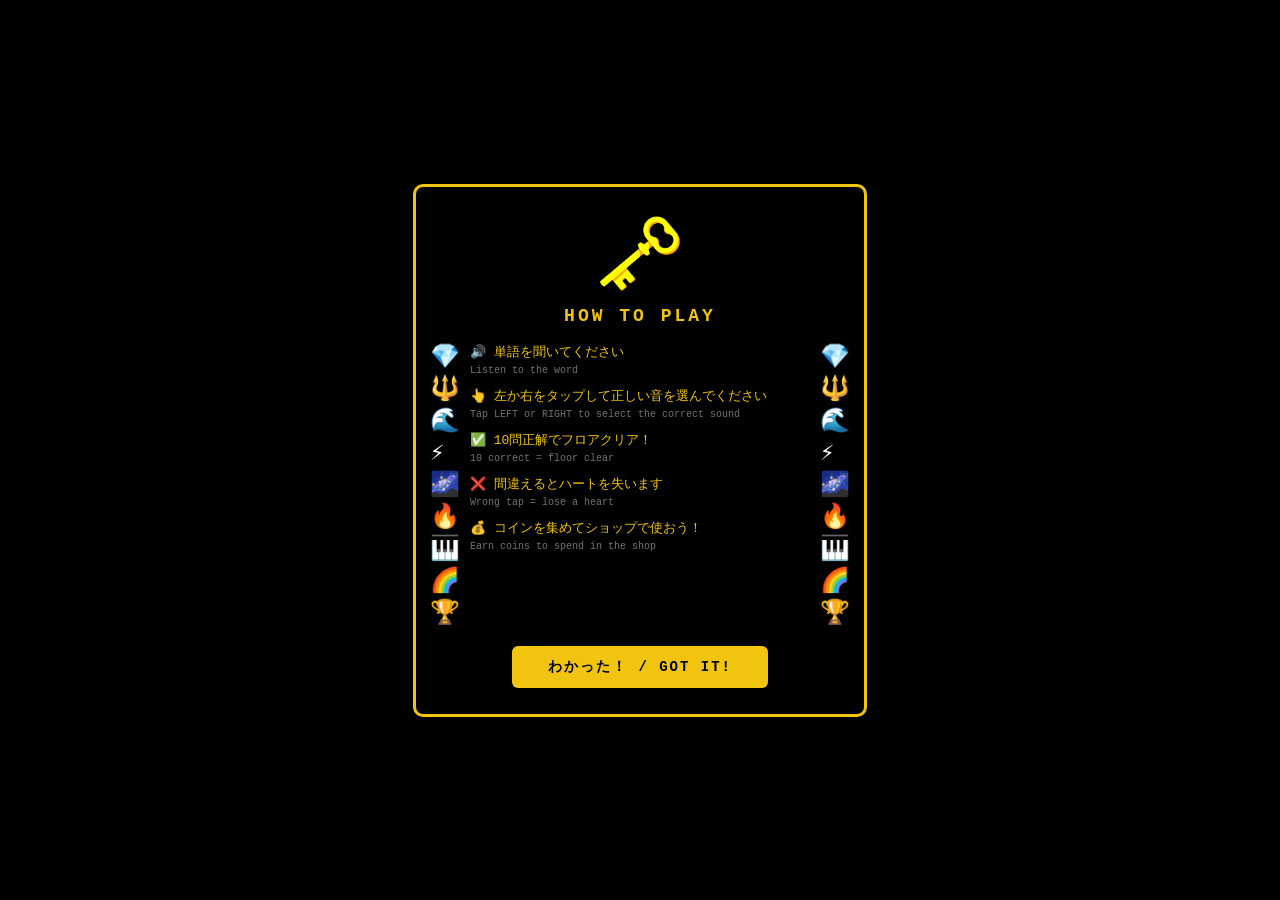
==== index.html @ 179504ed "BIG UPDATE lightning round etc" ====
<!DOCTYPE html>
<html lang="en">
<head>
    <meta charset="UTF-8">
    <meta name="viewport" content="width=device-width, initial-scale=1.0, maximum-scale=1.0, user-scalable=no, viewport-fit=cover">
    <link rel="manifest" href="manifest.json">
    <title>Phonetic Flow v3.5.0</title>
    <style>
        :root {
            --bg-color: #0f0f0f;
            --l-color: #2ecc71;
            --r-color: #e67e22;
            --accent: #f1c40f;
            --text-color: #ffffff;
            --font-main: 'Segoe UI', Roboto, Helvetica, Arial, sans-serif;
            --font-retro: 'Courier New', Courier, monospace;
        }
        body, html {
            margin: 0; padding: 0; height: 100%; overflow: hidden;
            background-color: var(--bg-color); font-family: var(--font-main);
            color: var(--text-color); user-select: none; touch-action: none;
        }
        #currency-display {
            position: fixed; top: 20px; right: 20px; font-size: 24px;
            color: var(--accent); z-index: 500; font-weight: 900;
            background: rgba(0,0,0,0.7); padding: 8px 15px;
            border-radius: 20px; border: 2px solid var(--accent);
        }
        #lives-display {
            position: fixed; top: 20px; left: 50%;
            transform: translateX(-50%); font-size: 26px; z-index: 500;
        }
        #help-btn {
            position: fixed; top: 20px; left: 20px; font-size: 20px;
            font-weight: 900; z-index: 500; background: rgba(0,0,0,0.7);
            color: var(--accent); border: 2px solid var(--accent);
            border-radius: 50%; width: 44px; height: 44px;
            display: flex; align-items: center; justify-content: center;
            cursor: pointer; padding: 0; margin: 0; font-family: var(--font-retro);
        }
        #help-btn:active { transform: scale(0.92); }
        #game-container {
            position: relative; width: 100vw; height: 100vh;
            display: flex; overflow: hidden;
        }
        .bg-half { flex: 1; height: 100%; opacity: 0.12; pointer-events: none; }
        #l-bg { background-color: var(--l-color); border-right: 1px solid #333; }
        #r-bg { background-color: var(--r-color); }
        .lane-label {
            position: absolute; top: 80px; font-size: 80px; font-weight: 900;
            color: var(--accent); opacity: 0.7; z-index: 2; pointer-events: none;
        }
        #l-label { left: 10%; }
        #r-label { right: 10%; }
        .side-stack {
            position: absolute; bottom: 80px; width: 160px; height: auto;
            display: flex; flex-direction: column-reverse; z-index: 10;
            padding: 10px; box-sizing: border-box; pointer-events: none;
        }
        #left-stack { left: 0; align-items: flex-start; }
        #right-stack { right: 0; align-items: flex-end; }
        .brick {
            width: 130px; height: 35px; margin-bottom: 4px; border-radius: 6px;
            display: flex; align-items: center; justify-content: center;
            font-size: 13px; font-weight: bold; color: white;
            box-shadow: 0 4px 6px rgba(0,0,0,0.4);
            animation: slideIn 0.2s ease-out; flex-shrink: 0;
        }
        @keyframes slideIn {
            from { opacity: 0; transform: translateY(10px); }
            to   { opacity: 1; transform: translateY(0); }
        }
        .block {
            position: absolute; width: 120px; height: 120px;
            background-color: #34495e; border: 4px solid var(--accent);
            border-radius: 24px; display: flex; align-items: center;
            justify-content: center; font-weight: bold; font-size: 48px;
            z-index: 20; box-shadow: 0 12px 35px rgba(0,0,0,0.8); cursor: pointer;
        }
        .overlay {
            position: fixed; top: 0; left: 0; width: 100%; height: 100%;
            background: rgba(0,0,0,0.95); display: flex; flex-direction: column;
            align-items: center; justify-content: center; z-index: 300;
            text-align: center; padding: 20px; box-sizing: border-box;
        }
        #shopkeeper-area {
            background: #000; border: 3px solid #fff; border-radius: 10px;
            width: 100%; min-height: 120px; margin-bottom: 15px;
            display: flex; flex-direction: column; align-items: center;
            justify-content: center; padding: 10px; box-sizing: border-box;
            font-family: var(--font-retro);
        }
        #shopkeeper-text { font-weight: bold; text-transform: uppercase; color: #fff; }
        #shopkeeper-text.trade-offer { color: var(--accent); }
        .item-card {
            background: transparent; display: flex; flex-direction: column;
            align-items: center; padding: 10px;
        }
        .item-card div { font-size: 55px; margin-bottom: 5px; }
        .book-sticker { font-size: 70px; transition: transform 0.3s; }
        button {
            padding: 12px 20px; font-size: 16px; border-radius: 40px;
            border: none; background: #3498db; color: white; cursor: pointer;
            font-weight: bold; font-family: var(--font-main); margin: 6px;
            transition: transform 0.1s;
        }
        button:active { transform: scale(0.95); }
        button:disabled { background: #444; color: #888; transform: none; }
        .active-yellow { background: var(--accent) !important; color: #000 !important; }
        #gender-panel {
            width: 100%; max-width: 320px;
            background: rgba(255,255,255,0.07);
            border: 1px solid rgba(255,255,255,0.15);
            border-radius: 16px; padding: 14px 16px;
            box-sizing: border-box; margin: 10px 0 4px;
        }
        #gender-panel label {
            display: block; font-size: 11px; letter-spacing: 0.08em;
            text-transform: uppercase; color: rgba(255,255,255,0.5); margin-bottom: 8px;
        }
        #gender-panel .gender-row { display: flex; gap: 8px; justify-content: center; }
        #gender-panel button { width: 120px; background: #444; margin: 0; }

        /* ── VOICE BUTTON ICONS ─────────────────────────────────────────── */
        /* Mike = blue mic, Jenny = pink mic — a bit more visual than plain text */
        #btn-mike  { background: #2980b9; color: #fff; }
        #btn-jenny { background: #c0392b; color: #fff; }
        #btn-mike.active-yellow, #btn-jenny.active-yellow {
            background: var(--accent) !important; color: #000 !important;
        }

        .tower-item {
            background: #222; width: 85%; margin: 6px; padding: 15px;
            border-radius: 12px; border: 2px solid #444; transition: 0.3s;
        }
        .hidden { display: none !important; }
        @keyframes goldSparkle {
            0%   { transform: scale(1); filter: brightness(1); }
            50%  { transform: scale(1.3); filter: brightness(1.5) drop-shadow(0 0 20px #f1c40f); }
            100% { transform: scale(1); filter: brightness(1); }
        }
        .purchased-anim { animation: goldSparkle 0.6s ease; }

        /* HELP SCREEN */
        #help-screen {
            position: fixed; top: 0; left: 0; width: 100%; height: 100%;
            background: #000; display: flex; flex-direction: column;
            align-items: center; justify-content: center;
            z-index: 800; font-family: var(--font-retro);
            padding: 16px; box-sizing: border-box; overflow-y: auto;
        }
        .help-inner {
            border: 3px solid var(--accent); border-radius: 10px;
            padding: 24px 14px 20px; width: 100%; max-width: 420px;
            display: flex; flex-direction: column; align-items: center;
        }
        .help-key {
            font-size: 72px;
            filter: sepia(1) saturate(5) hue-rotate(5deg) brightness(1.4);
            margin-bottom: 6px;
            animation: helpKeyFloat 2.5s ease-in-out infinite;
        }
        @keyframes helpKeyFloat {
            0%,100% { transform: translateY(0); }
            50%      { transform: translateY(-8px); }
        }
        .help-inner h2 {
            color: var(--accent); font-size: 18px; letter-spacing: 3px;
            text-transform: uppercase; margin: 0 0 18px 0;
        }
        .help-body {
            display: flex; width: 100%; gap: 10px;
            align-items: flex-start; justify-content: center;
        }
        .help-stickers {
            display: flex; flex-direction: column; gap: 8px;
            font-size: 24px; flex-shrink: 0; padding-top: 2px; line-height: 1;
        }
        .help-instructions { flex: 1; display: flex; flex-direction: column; gap: 10px; }
        .help-row { text-align: left; line-height: 1.4; }
        .help-row .jp { font-size: 13px; color: var(--accent); display: block; margin-bottom: 2px; }
        .help-row .en { font-size: 10px; color: rgba(255,255,255,0.45); display: block; }
        .got-it-btn {
            margin-top: 20px; background: var(--accent) !important; color: #000 !important;
            font-family: var(--font-retro) !important; font-weight: 900;
            letter-spacing: 2px; border-radius: 6px !important;
            padding: 12px 36px; font-size: 14px;
        }

        /* KEY CEREMONY */
        #key-ceremony {
            position: fixed; top: 0; left: 0; width: 100%; height: 100%;
            background: #000; display: flex; flex-direction: column;
            align-items: center; justify-content: center;
            z-index: 900; font-family: var(--font-retro); color: var(--accent);
        }
        #key-ceremony .ceremony-sprite { font-size: 80px; animation: holdUp 0.6s ease-out forwards; }
        #key-ceremony .ceremony-key {
            font-size: 60px; position: relative; top: -30px; left: 20px;
            filter: sepia(1) saturate(5) hue-rotate(5deg) brightness(1.4);
            animation: keyAppear 0.4s 0.5s ease-out both;
        }
        #key-ceremony .ceremony-text {
            font-size: 18px; margin-top: 30px; text-align: center; line-height: 2;
            animation: fadeIn 0.5s 1s ease-out both;
            text-transform: uppercase; letter-spacing: 2px;
        }
        #key-ceremony .ceremony-border {
            border: 4px solid var(--accent); padding: 40px 30px; border-radius: 8px;
            display: flex; flex-direction: column; align-items: center;
        }
        @keyframes holdUp {
            from { transform: translateY(40px); opacity: 0; }
            to   { transform: translateY(0); opacity: 1; }
        }
        @keyframes keyAppear {
            from { transform: scale(0) rotate(-30deg); opacity: 0; }
            to   { transform: scale(1) rotate(0deg); opacity: 1; }
        }
        @keyframes fadeIn { from { opacity: 0; } to { opacity: 1; } }

        /* CONGRATULATIONS SCREEN */
        #congrats-screen {
            position: fixed; top: 0; left: 0; width: 100%; height: 100%;
            background: #000; display: flex; flex-direction: column;
            align-items: center; justify-content: center;
            z-index: 950; font-family: var(--font-retro); color: var(--accent);
            overflow: hidden;
        }
        #congrats-screen .confetti-canvas {
            position: absolute; top: 0; left: 0; width: 100%; height: 100%;
            pointer-events: none;
        }
        #congrats-screen .congrats-inner {
            border: 4px solid var(--accent); padding: 40px 30px; border-radius: 12px;
            display: flex; flex-direction: column; align-items: center;
            position: relative; z-index: 2; max-width: 360px; width: 90%;
            background: rgba(0,0,0,0.85);
        }
        #congrats-screen .trophy-row {
            font-size: 72px; margin-bottom: 10px;
            animation: trophyBounce 0.7s ease-out forwards;
        }
        @keyframes trophyBounce {
            0%   { transform: scale(0) rotate(-15deg); opacity: 0; }
            60%  { transform: scale(1.2) rotate(5deg); opacity: 1; }
            80%  { transform: scale(0.95) rotate(-2deg); }
            100% { transform: scale(1) rotate(0deg); }
        }
        #congrats-screen h1 {
            color: var(--accent); font-size: 26px; letter-spacing: 4px;
            text-transform: uppercase; margin: 0 0 8px 0;
            animation: fadeIn 0.5s 0.5s ease-out both;
        }
        #congrats-screen .congrats-sub {
            font-size: 13px; color: rgba(255,255,255,0.6); margin-bottom: 24px; line-height: 1.7;
            animation: fadeIn 0.5s 0.8s ease-out both;
            text-transform: uppercase; letter-spacing: 1px;
        }
        #congrats-screen .star-row {
            font-size: 32px; margin-bottom: 24px; letter-spacing: 6px;
            animation: fadeIn 0.5s 1.1s ease-out both;
        }
        #congrats-screen button {
            animation: fadeIn 0.5s 1.4s ease-out both;
            background: var(--accent) !important; color: #000 !important;
            font-family: var(--font-retro) !important; font-weight: 900;
            letter-spacing: 2px; border-radius: 6px !important;
            padding: 14px 40px; font-size: 15px; width: 100%;
        }
        /* HEART PULSE */
        @keyframes heartAppear {
            0%   { transform: scale(0.5); filter: drop-shadow(0 0 0px #f1c40f); opacity:0; }
            50%  { transform: scale(1.4); filter: drop-shadow(0 0 16px #f1c40f); opacity:1; }
            75%  { transform: scale(0.9); filter: drop-shadow(0 0 8px #f1c40f); }
            100% { transform: scale(1);   filter: drop-shadow(0 0 4px #f1c40f); opacity:1; }
        }
        .heart-new { animation: heartAppear 0.6s ease-out forwards; }

        /* SPLIT START BUTTON — seamless, no divider */
        #start-btn-group {
            display: flex; gap: 0; width: 220px; margin-top: 14px;
            border-radius: 40px; overflow: hidden;
            /* The wrapper has no gap and overflow:hidden clips both buttons
               to the same rounded rect — no seam or divider possible */
        }
       #btn-practice {
            flex: 1; padding: 12px 10px; font-size: 16px; border: none;
            background: var(--l-color); color: #000; cursor: pointer;
            font-weight: 900; font-family: var(--font-main);
            border-radius: 40px 0 0 40px; transition: filter 0.1s;
            margin: 0;
        }
        #btn-challenge {
            flex: 1; padding: 12px 10px; font-size: 15px; border: none;
            background: var(--accent); color: #000; cursor: pointer;
            font-weight: 900; font-family: var(--font-main);
            border-radius: 0 40px 40px 0; transition: filter 0.1s;
            margin: 0;
        }
        #btn-practice:active, #btn-challenge:active { filter: brightness(0.85); }
        #btn-start-single {
            background: var(--l-color); width: 220px; font-size: 20px; margin-top: 14px;
        }

        /* LIGHTNING COUNTDOWN */
        #lightning-countdown {
            position: fixed; top:0; left:0; width:100%; height:100%;
            background: #000; display:flex; flex-direction:column;
            align-items:center; justify-content:center;
            z-index: 920; font-family: var(--font-retro); color: var(--accent);
        }
        #lightning-countdown .lcd-number {
            font-size: 140px; font-weight: 900; letter-spacing: -4px;
            animation: countPop 0.4s ease-out;
            text-shadow: 0 0 40px var(--accent);
        }
        #lightning-countdown .lcd-label {
            font-size: 14px; letter-spacing: 4px; text-transform: uppercase;
            opacity: 0.6; margin-top: 10px;
        }
        #lightning-countdown .lcd-bolt {
            font-size: 100px;
            animation: boltFlash 0.3s ease-out;
        }
        @keyframes countPop {
            0%   { transform: scale(1.6); opacity:0; }
            100% { transform: scale(1);   opacity:1; }
        }
        @keyframes boltFlash {
            0%   { transform: scale(0.5) rotate(-20deg); opacity:0; }
            60%  { transform: scale(1.3) rotate(5deg);  opacity:1; }
            100% { transform: scale(1)   rotate(0deg);  opacity:1; }
        }

        /* LIGHTNING CLEAR */
        #lightning-clear {
            position: fixed; top:0; left:0; width:100%; height:100%;
            background: rgba(0,0,0,0.92); display:flex; flex-direction:column;
            align-items:center; justify-content:center;
            z-index: 925; font-family: var(--font-retro); cursor:pointer;
        }
        #lightning-clear .lc-inner {
            border: 4px solid var(--accent); padding: 40px 30px; border-radius: 12px;
            display:flex; flex-direction:column; align-items:center;
            animation: fadeIn 0.3s ease-out;
        }
        #lightning-clear .lc-bolt { font-size: 80px; animation: boltFlash 0.5s ease-out; }
        #lightning-clear h1 {
            color: var(--accent); font-size: 22px; letter-spacing: 3px;
            text-transform: uppercase; margin: 16px 0 8px;
            text-shadow: 0 0 20px var(--accent);
        }
        #lightning-clear .lc-sub {
            font-size: 12px; color: rgba(255,255,255,0.4); letter-spacing: 2px;
            text-transform: uppercase; margin-top: 24px;
        }

        /* LIGHTNING HUD */
        #lightning-hud {
            position: fixed; bottom: 20px; left: 50%; transform: translateX(-50%);
            z-index: 50; font-family: var(--font-retro); font-size: 13px;
            color: var(--accent); background: rgba(0,0,0,0.7);
            padding: 6px 16px; border-radius: 20px;
            border: 1px solid var(--accent); letter-spacing: 2px;
            pointer-events: none;
        }

        /* ROUND WIN — coin tally */
        #round-win-coins {
            font-size: 22px; color: var(--accent); font-weight: 900;
            font-family: var(--font-retro); margin: 4px 0 16px;
            letter-spacing: 1px;
        }

        /* DEV MODE */
        #dev-panel {
            position: fixed; bottom: 0; left: 0; right: 0; z-index: 1000;
            background: rgba(0,0,0,0.92); border-top: 2px solid #e74c3c;
            padding: 8px 12px; display: flex; align-items: center; gap: 8px;
            flex-wrap: wrap; font-family: var(--font-retro); font-size: 11px;
        }
        #dev-panel span { color: #e74c3c; font-weight: 900; letter-spacing: 1px; flex-shrink:0; }
        #dev-panel button {
            padding: 4px 10px; font-size: 11px; border-radius: 4px; margin: 2px;
            background: #222; border: 1px solid #e74c3c; color: #e74c3c;
            font-family: var(--font-retro);
        }
        #dev-panel button.dev-active { background: #e74c3c; color: #000; }
        #dev-panel .dev-actions { display: flex; gap: 4px; flex-wrap: wrap; }
    </style>
</head>
<body>

<button id="help-btn" onpointerdown="event.stopPropagation()" onclick="showHelp()" title="How to play">🧑</button>
<div id="currency-display">⭐ 0</div>
<div id="lives-display">❤️❤️❤️</div>

<!-- DEV PANEL — triple-tap the version label to reveal -->
<div id="dev-panel" class="hidden">
    <span>⚠️ DEV</span>
    <div class="dev-actions" id="dev-level-btns"></div>
    <button onclick="devUnlockAll()" style="border-color:#f1c40f;color:#f1c40f;">UNLOCK ALL</button>
    <button onclick="devAddCoins()" style="border-color:#2ecc71;color:#2ecc71;">+500 ⭐</button>
    <button onclick="devResetSave()" style="border-color:#e74c3c;color:#e74c3c;">RESET SAVE</button>
    <button onclick="document.getElementById('dev-panel').classList.add('hidden')" style="margin-left:auto;">✕</button>
</div>

<div id="game-container">
    <div id="l-bg" class="bg-half"></div>
    <div id="r-bg" class="bg-half"></div>
    <div id="l-label" class="lane-label"></div>
    <div id="r-label" class="lane-label"></div>
    <div id="left-stack" class="side-stack"></div>
    <div id="right-stack" class="side-stack"></div>
</div>

<!-- MAIN MENU -->
<div id="main-menu" class="overlay">
    <h1 onclick="devTitleTap()" style="color: var(--accent); font-size: 42px; margin-bottom: 4px; cursor:default;">PHONETIC FLOW</h1>
    <p id="level-display-name" style="color: #aaa; margin-bottom: 16px; font-weight: bold;"></p>
    <div id="gender-panel">
        <label>🎙️ Voice</label>
        <div class="gender-row">
            <button id="btn-mike" onclick="setGender('male')" class="active-yellow">🎤 Mike</button>
            <button id="btn-jenny" onclick="setGender('female')">🎀 Jenny</button>
        </div>
    </div>

    <!-- Single start button — shown when challenge not yet unlocked -->
    <button id="btn-start-single" class="btn-start-single" onclick="startGame()">▶ START</button>

    <!-- Split button — shown once challenge is unlocked for this floor -->
    <div id="start-btn-group" class="hidden">
        <button id="btn-practice" onclick="startGame()">▶ PRACTICE</button>
        <button id="btn-challenge" onclick="startChallenge()">⚡ ROUND</button>
    </div>

    <button id="btn-world-map" onclick="showMenu('level-select')" style="width:220px; background:#8e44ad;" class="hidden">🗺 WORLD MAP</button>
    <button onclick="showMenu('shop-menu')" style="width:220px; background:#e67e22;">🛍 STICKER SHOP</button>
    <button onclick="showMenu('sticker-book')" style="width:220px; background:#2980b9;">📖 MY BOOK</button>
</div>

<!-- LEVEL SELECT -->
<div id="level-select" class="overlay hidden">
    <h2 style="color: var(--accent)">ASCENDING TOWER</h2>
    <div id="tower-list" style="display:flex; flex-direction:column-reverse; width:100%; align-items:center; overflow-y:auto; max-height:60vh;"></div>
    <button onclick="showMenu('main-menu')" style="background:#444; width:200px; margin-top:20px; flex-shrink:0;">BACK</button>
</div>

<!-- SHOP -->
<div id="shop-menu" class="overlay hidden">
    <div id="shopkeeper-area">
        <div style="font-size:50px;">🧙‍♂️</div>
        <div id="shopkeeper-text"></div>
    </div>
    <div id="shop-items-grid" style="display:grid; grid-template-columns:repeat(3,1fr); gap:10px; width:100%; overflow-y:auto;"></div>
    <button onclick="showMenu('main-menu')" style="background:#2980b9; width:100%; margin-top:15px;">BACK</button>
</div>

<!-- STICKER BOOK -->
<div id="sticker-book" class="overlay hidden" style="display:flex; flex-direction:column;">
    <h2 style="margin-top:40px; color:var(--accent); flex-shrink:0;">COLLECTION</h2>
    <div id="book-display" style="flex-grow:1; overflow-y:auto; width:100%; padding:20px; box-sizing:border-box; display:grid; grid-template-columns:repeat(3,1fr); gap:20px; justify-items:center; align-content:start;"></div>
    <button onclick="showMenu('main-menu')" style="background:#444; width:200px; margin:20px 0; flex-shrink:0;">BACK</button>
</div>

<!-- PAUSE MENU -->
<div id="pause-menu" class="overlay hidden">
    <div style="background:rgba(30,39,46,0.95); padding:30px; border-radius:24px; border:2px solid var(--accent); width:85%;">
        <h2 style="color:var(--accent);">PAUSED</h2>
        <div style="background:rgba(255,255,255,0.1); padding:15px; border-radius:15px; margin-bottom:20px;">
            <p style="margin:0 0 10px 0; font-weight:bold;">NEED A LIFE?</p>
            <button onclick="buyHeart()" style="background:#e74c3c; width:150px;">❤️ BUY (⭐75)</button>
        </div>
        <div style="display:flex; justify-content:space-around; margin-bottom:25px;">
            <button id="speed-0.5" onclick="setSpeed(0.5)" style="font-size:25px; background:#444;">🐢</button>
            <button id="speed-1.0" onclick="setSpeed(1.0)" style="font-size:25px; background:#444;">🧑</button>
            <button id="speed-1.6" onclick="setSpeed(1.6)" style="font-size:25px; background:#444;">⚡</button>
        </div>
        <button onclick="closeMenus()" style="background:var(--l-color); width:100%; margin-bottom:10px;">RESUME</button>
        <button onclick="showMenu('main-menu')" style="background:#444; width:100%;">EXIT TO MENU</button>
    </div>
</div>

<!-- ROUND WIN -->
<div id="round-win" class="overlay hidden">
    <h1 style="color:var(--l-color);">CLEAR!</h1>
    <div id="round-win-coins"></div>
    <button onclick="showMenu('main-menu')">CONTINUE</button>
</div>

<!-- GAME OVER -->
<div id="game-over" class="overlay hidden">
    <h1 style="color:var(--r-color);">GAME OVER</h1>
    <button onclick="startGame()">RETRY</button>
    <button onclick="showMenu('main-menu')" style="background:#444;">EXIT</button>
</div>

<!-- LIGHTNING HUD — shown during challenge round -->
<div id="lightning-hud" class="hidden">⚡ BLOCK <span id="lhud-block">1</span>/15 &nbsp;|&nbsp; SPEED <span id="lhud-speed">1.0</span>x</div>

<!-- LIGHTNING COUNTDOWN -->
<div id="lightning-countdown" class="hidden">
    <div id="lcd-content"></div>
    <div class="lcd-label">GET READY</div>
</div>

<!-- LIGHTNING CLEAR -->
<div id="lightning-clear" class="hidden" onclick="dismissLightningClear()">
    <div class="lc-inner">
        <div class="lc-bolt">⚡</div>
        <h1>LIGHTNING CLEARED!</h1>
        <div style="font-size:40px; margin: 10px 0;">🗝️</div>
        <div style="font-size:13px; color:rgba(255,255,255,0.7); letter-spacing:1px;">KEY UNLOCKED!</div>
        <div class="lc-sub">TAP TO CONTINUE</div>
    </div>
</div>

<!-- KEY CEREMONY — click anywhere inside box to dismiss -->
<div id="key-ceremony" class="hidden" onclick="dismissKeyCeremony()">
    <div class="ceremony-border" style="cursor:pointer;">
        <div style="display:flex; align-items:flex-start;">
            <div class="ceremony-sprite">🧍</div>
            <div class="ceremony-key">🗝️</div>
        </div>
        <div class="ceremony-text" id="ceremony-text"></div>
        <div style="font-size:11px; opacity:0.4; margin-top:16px; font-family:var(--font-retro); letter-spacing:1px;">TAP TO CONTINUE</div>
    </div>
</div>

<!-- CONGRATULATIONS SCREEN -->
<div id="congrats-screen" class="hidden">
    <canvas class="confetti-canvas" id="confetti-canvas"></canvas>
    <div class="congrats-inner">
        <div class="trophy-row">🏆</div>
        <h1>CONGRATULATIONS!</h1>
        <div class="congrats-sub">
            おめでとうございます！<br>
            You have mastered all 9 floors.<br>
            Your phonetic skills are complete!
        </div>
        <div class="star-row">⭐⭐⭐</div>
        <button onclick="dismissCongrats()">わかった！ / RETURN</button>
    </div>
</div>

<!-- HELP SCREEN -->
<div id="help-screen" class="hidden">
    <div class="help-inner">
        <div class="help-key">🗝️</div>
        <h2>How to Play</h2>
        <div class="help-body">
            <div class="help-stickers">
                <span>💎</span><span>🔱</span><span>🌊</span>
                <span>⚡</span><span>🌌</span><span>🔥</span>
                <span>🎹</span><span>🌈</span><span>🏆</span>
            </div>
            <div class="help-instructions">
                <div class="help-row">
                    <span class="jp">🔊 単語を聞いてください</span>
                    <span class="en">Listen to the word</span>
                </div>
                <div class="help-row">
                    <span class="jp">👆 左か右をタップして正しい音を選んでください</span>
                    <span class="en">Tap LEFT or RIGHT to select the correct sound</span>
                </div>
                <div class="help-row">
                    <span class="jp">✅ 10問正解でフロアクリア！</span>
                    <span class="en">10 correct = floor clear</span>
                </div>
                <div class="help-row">
                    <span class="jp">❌ 間違えるとハートを失います</span>
                    <span class="en">Wrong tap = lose a heart</span>
                </div>
                <div class="help-row">
                    <span class="jp">💰 コインを集めてショップで使おう！</span>
                    <span class="en">Earn coins to spend in the shop</span>
                </div>
            </div>
            <div class="help-stickers">
                <span>💎</span><span>🔱</span><span>🌊</span>
                <span>⚡</span><span>🌌</span><span>🔥</span>
                <span>🎹</span><span>🌈</span><span>🏆</span>
            </div>
        </div>
        <button class="got-it-btn" onclick="dismissHelp()">わかった！ / GOT IT!</button>
    </div>
</div>

<script>
    // ─── LEVEL DATA ───────────────────────────────────────────────────────────
    const levels = {
        1: { name:"L vs R", folder:"L_vs_R", sounds:["L","R"],
             words:[
                {sound:"L",position:"initial",word:"lake"},{sound:"L",position:"initial",word:"leaf"},{sound:"L",position:"initial",word:"low"},
                {sound:"R",position:"initial",word:"rain"},{sound:"R",position:"initial",word:"road"},{sound:"R",position:"initial",word:"rice"},
                {sound:"L",position:"medial",word:"alive"},{sound:"L",position:"medial",word:"balloon"},{sound:"L",position:"medial",word:"below"},
                {sound:"R",position:"medial",word:"arena"},{sound:"R",position:"medial",word:"carrot"},{sound:"R",position:"medial",word:"story"},
                {sound:"L",position:"final",word:"bell"},{sound:"L",position:"final",word:"feel"},{sound:"L",position:"final",word:"tall"},
                {sound:"R",position:"final",word:"star"},{sound:"R",position:"final",word:"door"},{sound:"R",position:"final",word:"far"}],
             stickers:[{emoji:"☁️",price:50},{emoji:"🌱",price:100},{emoji:"🌲",price:200},{emoji:"🦅",price:300},{emoji:"💎",price:500}]},

        2: { name:"S vs TH", folder:"S_vs_TH_voiceless", sounds:["S","TH"],
             words:[
                {sound:"S",position:"initial",word:"sea"},{sound:"S",position:"initial",word:"sin"},{sound:"S",position:"initial",word:"soap"},
                {sound:"TH",position:"initial",word:"thin"},{sound:"TH",position:"initial",word:"think"},{sound:"TH",position:"initial",word:"three"},
                {sound:"S",position:"medial",word:"basin"},{sound:"S",position:"medial",word:"frosty"},{sound:"S",position:"medial",word:"lesson"},
                {sound:"TH",position:"medial",word:"author"},{sound:"TH",position:"medial",word:"nothing"},{sound:"TH",position:"medial",word:"method"},
                {sound:"S",position:"final",word:"base"},{sound:"S",position:"final",word:"peace"},{sound:"S",position:"final",word:"bus"},
                {sound:"TH",position:"final",word:"bath"},{sound:"TH",position:"final",word:"math"},{sound:"TH",position:"final",word:"teeth"}],
             stickers:[{emoji:"🌬️",price:50},{emoji:"🍃",price:100},{emoji:"🌀",price:200},{emoji:"⚡",price:300},{emoji:"🌊",price:500}]},

        3: { name:"F vs P", folder:"F_vs_P", sounds:["F","P"],
             words:[
                {sound:"F",position:"initial",word:"fan"},{sound:"F",position:"initial",word:"feel"},{sound:"F",position:"initial",word:"photo"},
                {sound:"P",position:"initial",word:"pan"},{sound:"P",position:"initial",word:"peel"},{sound:"P",position:"initial",word:"pot"},
                {sound:"F",position:"medial",word:"after"},{sound:"F",position:"medial",word:"offer"},{sound:"F",position:"medial",word:"sofa"},
                {sound:"P",position:"medial",word:"paper"},{sound:"P",position:"medial",word:"open"},{sound:"P",position:"medial",word:"topic"},
                {sound:"F",position:"final",word:"leaf"},{sound:"F",position:"final",word:"roof"},{sound:"F",position:"final",word:"safe"},
                {sound:"P",position:"final",word:"leap"},{sound:"P",position:"final",word:"rope"},{sound:"P",position:"final",word:"tape"}],
             stickers:[{emoji:"🍂",price:50},{emoji:"🦊",price:100},{emoji:"🍁",price:200},{emoji:"🦋",price:300},{emoji:"🌸",price:500}]},

        4: { name:"S vs SH", folder:"S_vs_SH", sounds:["S","SH"],
             words:[
                {sound:"S",position:"initial",word:"sea"},{sound:"S",position:"initial",word:"sail"},{sound:"S",position:"initial",word:"song"},
                {sound:"SH",position:"initial",word:"she"},{sound:"SH",position:"initial",word:"shake"},{sound:"SH",position:"initial",word:"show"},
                {sound:"S",position:"medial",word:"basin"},{sound:"S",position:"medial",word:"lesson"},{sound:"S",position:"medial",word:"basic"},
                {sound:"SH",position:"medial",word:"nation"},{sound:"SH",position:"medial",word:"fashion"},{sound:"SH",position:"medial",word:"fishing"},
                {sound:"S",position:"final",word:"bus"},{sound:"S",position:"final",word:"face"},{sound:"S",position:"final",word:"nice"},
                {sound:"SH",position:"final",word:"bush"},{sound:"SH",position:"final",word:"fish"},{sound:"SH",position:"final",word:"rush"}],
             stickers:[{emoji:"🌙",price:50},{emoji:"⭐",price:100},{emoji:"🌟",price:200},{emoji:"🌠",price:300},{emoji:"🌌",price:500}]},

        5: { name:"Z vs TH (voiced)", folder:"Z_vs_TH_voiced", sounds:["Z","TH"],
             words:[
                {sound:"Z",position:"initial",word:"zoo"},{sound:"Z",position:"initial",word:"zone"},{sound:"Z",position:"initial",word:"zero"},
                {sound:"TH",position:"initial",word:"the"},{sound:"TH",position:"initial",word:"this"},{sound:"TH",position:"initial",word:"those"},
                {sound:"Z",position:"medial",word:"frozen"},{sound:"Z",position:"medial",word:"razor"},{sound:"Z",position:"medial",word:"season"},
                {sound:"TH",position:"medial",word:"father"},{sound:"TH",position:"medial",word:"mother"},{sound:"TH",position:"medial",word:"other"},
                {sound:"Z",position:"final",word:"bees"},{sound:"Z",position:"final",word:"nose"},{sound:"Z",position:"final",word:"phase"},
                {sound:"TH",position:"final",word:"bathe"},{sound:"TH",position:"final",word:"breathe"},{sound:"TH",position:"final",word:"soothe"}],
             stickers:[{emoji:"🐝",price:50},{emoji:"🦎",price:100},{emoji:"🐍",price:200},{emoji:"🦁",price:300},{emoji:"🔥",price:500}]},

        6: { name:"CH vs TS", folder:"CH_vs_TS", sounds:["CH","TS"],
             words:[
                {sound:"CH",position:"initial",word:"chain"},{sound:"CH",position:"initial",word:"chip"},{sound:"CH",position:"initial",word:"choose"},
                {sound:"CH",position:"medial",word:"teacher"},{sound:"CH",position:"medial",word:"kitchen"},{sound:"CH",position:"medial",word:"nature"},
                {sound:"CH",position:"final",word:"beach"},{sound:"CH",position:"final",word:"catch"},{sound:"CH",position:"final",word:"coach"},
                {sound:"TS",position:"final",word:"boats"},{sound:"TS",position:"final",word:"cats"},{sound:"TS",position:"final",word:"roots"}],
             stickers:[{emoji:"🎵",price:50},{emoji:"🎸",price:100},{emoji:"🎺",price:200},{emoji:"🎻",price:300},{emoji:"🎹",price:500}]},

        7: { name:"N vs NG", folder:"N_vs_NG", sounds:["N","NG"],
             words:[
                {sound:"N",position:"initial",word:"nail"},{sound:"N",position:"initial",word:"night"},{sound:"N",position:"initial",word:"nose"},
                {sound:"N",position:"medial",word:"animal"},{sound:"N",position:"medial",word:"dinner"},{sound:"N",position:"medial",word:"money"},
                {sound:"NG",position:"medial",word:"anger"},{sound:"NG",position:"medial",word:"finger"},{sound:"NG",position:"medial",word:"longer"},
                {sound:"N",position:"final",word:"bone"},{sound:"N",position:"final",word:"moon"},{sound:"N",position:"final",word:"train"},
                {sound:"NG",position:"final",word:"king"},{sound:"NG",position:"final",word:"long"},{sound:"NG",position:"final",word:"song"}],
             stickers:[{emoji:"🌿",price:50},{emoji:"🍀",price:100},{emoji:"🌺",price:200},{emoji:"🦚",price:300},{emoji:"🌈",price:500}]},

        8: { name:"V vs B", folder:"V_vs_B", sounds:["V","B"],
             words:[
                {sound:"V",position:"initial",word:"van"},{sound:"V",position:"initial",word:"vine"},{sound:"V",position:"initial",word:"vote"},
                {sound:"B",position:"initial",word:"ban"},{sound:"B",position:"initial",word:"bone"},{sound:"B",position:"initial",word:"boat"},
                {sound:"V",position:"medial",word:"clever"},{sound:"V",position:"medial",word:"oven"},{sound:"V",position:"medial",word:"river"},
                {sound:"B",position:"medial",word:"table"},{sound:"B",position:"medial",word:"robot"},{sound:"B",position:"medial",word:"cabin"},
                {sound:"V",position:"final",word:"cave"},{sound:"V",position:"final",word:"live"},{sound:"V",position:"final",word:"stove"},
                {sound:"B",position:"final",word:"cab"},{sound:"B",position:"final",word:"robe"},{sound:"B",position:"final",word:"tube"}],
             stickers:[{emoji:"💧",price:50},{emoji:"🐚",price:100},{emoji:"🦀",price:200},{emoji:"🦈",price:300},{emoji:"🔱",price:500}]},

        9: { name:"L vs R Blends", folder:"L_blends_vs_R_blends", sounds:["L_blend","R_blend"],
             labels:["L","R"],
             words:[
                {sound:"L_blend_bl",position:"initial",word:"blade"},{sound:"L_blend_bl",position:"initial",word:"blow"},{sound:"L_blend_bl",position:"initial",word:"blue"},
                {sound:"L_blend_cl",position:"initial",word:"clay"},{sound:"L_blend_cl",position:"initial",word:"clean"},{sound:"L_blend_cl",position:"initial",word:"climb"},
                {sound:"L_blend_fl",position:"initial",word:"flag"},{sound:"L_blend_fl",position:"initial",word:"flat"},{sound:"L_blend_fl",position:"initial",word:"flow"},
                {sound:"L_blend_gl",position:"initial",word:"glad"},{sound:"L_blend_gl",position:"initial",word:"glow"},{sound:"L_blend_gl",position:"initial",word:"glue"},
                {sound:"L_blend_pl",position:"initial",word:"plan"},{sound:"L_blend_pl",position:"initial",word:"play"},{sound:"L_blend_pl",position:"initial",word:"plus"},
                {sound:"R_blend_br",position:"initial",word:"brain"},{sound:"R_blend_br",position:"initial",word:"bread"},{sound:"R_blend_br",position:"initial",word:"broke"},
                {sound:"R_blend_cr",position:"initial",word:"crab"},{sound:"R_blend_cr",position:"initial",word:"crime"},{sound:"R_blend_cr",position:"initial",word:"cross"},
                {sound:"R_blend_fr",position:"initial",word:"frame"},{sound:"R_blend_fr",position:"initial",word:"free"},{sound:"R_blend_fr",position:"initial",word:"frog"},
                {sound:"R_blend_gr",position:"initial",word:"grab"},{sound:"R_blend_gr",position:"initial",word:"green"},{sound:"R_blend_gr",position:"initial",word:"grow"},
                {sound:"R_blend_pr",position:"initial",word:"price"},{sound:"R_blend_pr",position:"initial",word:"proud"},{sound:"R_blend_pr",position:"initial",word:"prove"}],
             stickers:[{emoji:"🌊",price:50},{emoji:"🏄",price:100},{emoji:"🐬",price:200},{emoji:"🦅",price:300},{emoji:"🏆",price:500}]},
    };

    const FINAL_LEVEL = 9;

    // ─── STATE ────────────────────────────────────────────────────────────────
    let state = {
        curLevel:1, maxLevel:1, audioRate:1.0, lives:3,
        bonusHearts:0,
        coins:{1:0,2:0,3:0,4:0,5:0,6:0,7:0,8:0,9:0},
        invest:{1:0,2:0,3:0,4:0,5:0,6:0,7:0,8:0,9:0},
        inventory:[], roundHits:0, isPaused:true,
        gender:"male", seenHelp:false
    };

    let currentBlock=null, animationId=null, currentAudio=null, typeInterval=null;
    let confettiParticles=[], confettiRaf=null;

    // Challenge round state (runtime only — not saved)
    let inChallenge=false, challengeBlock=0, challengeRate=1.0;

    // Track coins earned this round for the round-win display
    let roundCoinsEarned = 0;

    // ─── HELPERS ──────────────────────────────────────────────────────────────
    function coins() { return state.coins[state.curLevel] ?? 0; }
    function addCoins(n) { state.coins[state.curLevel] = (state.coins[state.curLevel] ?? 0) + n; roundCoinsEarned += n; }
    function spendCoins(n) { state.coins[state.curLevel] = (state.coins[state.curLevel] ?? 0) - n; }

    function buildAudioPath(w) {
        const g = state.gender==='male'?'male':'female';
        return `audio/${levels[state.curLevel].folder}/${w.sound}_${w.position}_${w.word}_${g}.mp3`;
    }

    function preloadAudio() {
        const g = state.gender==='male'?'male':'female';
        levels[state.curLevel].words.forEach(w => {
            const a = new Audio();
            a.preload = 'auto';
            a.src = `audio/${levels[state.curLevel].folder}/${w.sound}_${w.position}_${w.word}_${g}.mp3`;
        });
    }

    // ─── SOUND ATTRIBUTION ────────────────────────────────────────────────────
    function isLeftSound(w) {
        const lvl = levels[state.curLevel];
        if(lvl.sounds[0].includes('_blend')) {
            return w.sound.startsWith(lvl.sounds[0].split('_')[0] + '_blend');
        }
        return w.sound === lvl.sounds[0];
    }

    // ─── SAVE / LOAD ──────────────────────────────────────────────────────────
    function saveGame(){ localStorage.setItem('phoneticFlowSave', JSON.stringify(state)); }

    function loadGame(){
        const s = localStorage.getItem('phoneticFlowSave');
        if(s) {
            const saved = JSON.parse(s);
            state = {...state, ...saved};
        }
        state.curLevel  = Number(state.curLevel)  || 1;
        state.maxLevel  = Number(state.maxLevel)   || 1;
        if(!state.audioRate && state.speed) state.audioRate = 1.0;
        state.audioRate = state.audioRate || 1.0;
        state.bonusHearts = state.bonusHearts || 0;

        const freshCoins  = {1:0,2:0,3:0,4:0,5:0,6:0,7:0,8:0,9:0};
        const freshInvest = {1:0,2:0,3:0,4:0,5:0,6:0,7:0,8:0,9:0};
        for(let k=1; k<=9; k++){
            freshCoins[k]  = Number(state.coins[k]  ?? state.coins[String(k)]  ?? 0);
            freshInvest[k] = Number(state.invest[k] ?? state.invest[String(k)] ?? 0);
        }
        state.coins  = freshCoins;
        state.invest = freshInvest;

        setGender(state.gender);
        updateUI();
        if(!state.seenHelp) showHelp();
    }

    // ─── UI ───────────────────────────────────────────────────────────────────
    function typeWriter(text, gold) {
        clearInterval(typeInterval);
        const el=document.getElementById('shopkeeper-text');
        el.innerHTML=""; el.className=gold?'trade-offer':'';
        let i=0;
        typeInterval=setInterval(()=>{ el.innerHTML+=text.charAt(i); i++; if(i>=text.length) clearInterval(typeInterval); },40);
    }

    function showMenu(id) {
        state.isPaused=true; cancelAnimationFrame(animationId);
        if(currentAudio) currentAudio.pause();
        document.querySelectorAll('.overlay').forEach(el=>el.classList.add('hidden'));
        document.getElementById(id).classList.remove('hidden');
        if(id==='shop-menu') renderShop();
        if(id==='level-select') renderTower();
        if(id==='sticker-book') renderBook();
        updateUI();
    }

    function updateUI() {
        document.getElementById('currency-display').innerText=`⭐ ${coins()}`;

        const livesEl = document.getElementById('lives-display');
        livesEl.innerHTML = '❤️'.repeat(Math.max(0, state.lives));

        document.getElementById('level-display-name').innerText=levels[state.curLevel].name;
        if(state.maxLevel>=2) document.getElementById('btn-world-map').classList.remove('hidden');

        document.querySelectorAll('#pause-menu button[id^="speed-"]').forEach(b=>b.classList.remove('active-yellow'));
        const rateKey = state.audioRate === 0.5 ? 'speed-0.5' : state.audioRate === 1.6 ? 'speed-1.6' : 'speed-1.0';
        const btn = document.getElementById(rateKey);
        if(btn) btn.classList.add('active-yellow');

        const challengeUnlocked = (state.invest[state.curLevel] ?? 0) >= 400;
        document.getElementById('btn-start-single').classList.toggle('hidden', challengeUnlocked);
        document.getElementById('start-btn-group').classList.toggle('hidden', !challengeUnlocked);

        document.querySelectorAll('#dev-level-btns button').forEach(b=>{
            b.classList.toggle('dev-active', Number(b.dataset.lvl)===state.curLevel);
        });
        saveGame();
    }

    function setGender(g) {
        state.gender=g;
        document.getElementById('btn-mike').classList.toggle('active-yellow',g==='male');
        document.getElementById('btn-jenny').classList.toggle('active-yellow',g==='female');
        if(window.speechSynthesis){
            window.speechSynthesis.cancel();
            const u = new SpeechSynthesisUtterance('Hello!');
            u.lang = 'en-US';
            const voices = window.speechSynthesis.getVoices();
            const match = voices.find(v => g==='female'
                ? /female|woman|girl|zira|samantha|karen|victoria/i.test(v.name)
                : /male|man|david|alex|daniel/i.test(v.name));
            if(match) u.voice = match;
            u.pitch = g==='female' ? 1.2 : 0.9;
            window.speechSynthesis.speak(u);
        }
        saveGame();
    }

    // ─── HELP ─────────────────────────────────────────────────────────────────
    function showHelp() {
        state.isPaused=true; cancelAnimationFrame(animationId);
        if(currentAudio) currentAudio.pause();
        document.getElementById('help-screen').classList.remove('hidden');
    }

    function dismissHelp() {
        document.getElementById('help-screen').classList.add('hidden');
        state.seenHelp=true; saveGame();
        const anyOverlayVisible = [...document.querySelectorAll('.overlay')]
            .some(el => !el.classList.contains('hidden'));
        if(!anyOverlayVisible) {
            // Re-use closeMenus which handles audio replay + animation resume correctly
            closeMenus();
        }
    }

    // ─── SHOP ─────────────────────────────────────────────────────────────────
    function buyHeart() {
        if(coins()>=75){
            spendCoins(75);
            state.lives++;
            state.bonusHearts++;
            updateUI();
            const livesEl = document.getElementById('lives-display');
            const count = Math.max(0, state.lives);
            let html = '❤️'.repeat(Math.max(0, count-1));
            html += `<span class="heart-new">❤️</span>`;
            livesEl.innerHTML = html;
            typeWriter("THIS WILL HELP YOU STAY STRONG.",false);
        } else { typeWriter("NOT ENOUGH COINS.",false); }
    }

    function buyItem(emoji,price,idx) {
        if(coins()>=price){
            const card=document.getElementById(`shop-item-${idx}`);
            if(card) card.classList.add('purchased-anim');
            spendCoins(price);
            state.invest[state.curLevel] = (state.invest[state.curLevel] ?? 0) + price;
            state.inventory.push({emoji,level:state.curLevel});
            const lines = ["NICE ONE!","GREAT CHOICE!","GOOD TASTE!","EXCELLENT!","WISE PICK!"];
            typeWriter(lines[Math.floor(Math.random()*lines.length)],false);
            setTimeout(()=>{ renderShop(); updateUI(); },600);
        } else { typeWriter("NOT ENOUGH COINS.",false); }
    }

    function renderShop() {
        const inv = state.invest[state.curLevel] ?? 0;
        const grid = document.getElementById('shop-items-grid');
        grid.innerHTML="";
        // Show the lightning unlock message whenever the floor is eligible
        // (invest >= 400 OR key already earned) but key not yet in inventory.
        // This fixes floors 2+ where devUnlockAll grants the key directly
        // without going through the invest path.
        const lightningEligible = (inv >= 400) || hasKey(state.curLevel);
        if(lightningEligible && !hasKey(state.curLevel)){
            typeWriter("⚡ YOU'VE UNLOCKED THE LIGHTNING ROUND!",true);
        } else if(lightningEligible && hasKey(state.curLevel)){
            typeWriter("⚡ LIGHTNING ROUND AVAILABLE!",true);
        } else {
            typeWriter("FLOOR "+state.curLevel+" SHOP!",false);
        }
        const hc=document.createElement('div'); hc.className="item-card";
        hc.innerHTML=`<div>❤️</div><button onclick="buyHeart()">⭐75</button>`; grid.appendChild(hc);
        levels[state.curLevel].stickers.forEach((item,idx)=>{
            const count=state.inventory.filter(i=>i.emoji===item.emoji).length;
            const stock=count===0?"2X":(count===1?"1X":"SOLD");
            const card=document.createElement('div'); card.className="item-card"; card.id=`shop-item-${idx}`;
            card.innerHTML=`<div>${item.emoji}</div><button onclick="buyItem('${item.emoji}',${item.price},${idx})" ${count>=2?'disabled':''}>${stock}: ⭐${item.price}</button>`;
            grid.appendChild(card);
        });
    }

    function hasKey(lvl){ return state.inventory.some(i=>i.level===lvl&&i.isKey); }

    let keyCeremonyTimer = null;
    function showKeyCeremony(lvl) {
        const c=document.getElementById('key-ceremony');
        document.getElementById('ceremony-text').innerHTML=`YOU GOT THE KEY!<br>Floor ${lvl+1} is now open.`;
        c.classList.remove('hidden');
        if(keyCeremonyTimer) clearTimeout(keyCeremonyTimer);
        keyCeremonyTimer = setTimeout(dismissKeyCeremony, 8000);
    }
    function dismissKeyCeremony() {
        if(keyCeremonyTimer){ clearTimeout(keyCeremonyTimer); keyCeremonyTimer=null; }
        document.getElementById('key-ceremony').classList.add('hidden');
    }

    // ─── GAME FLOW ────────────────────────────────────────────────────────────
    const ROUND_LENGTH = 10;
    const CHALLENGE_LENGTH = 15;

    // Base fall speed (pixels per frame) for practice mode
    const BASE_FALL_SPEED = 2.2;

    function livesForRoundStart() {
        state.lives = Math.max(state.lives, 3);
    }

    function startGame() {
        inChallenge = false;
        challengeBlock = 0; challengeRate = 1.0;
        roundCoinsEarned = 0;
        document.getElementById('lightning-hud').classList.add('hidden');
        cleanup(); livesForRoundStart(); state.roundHits=0;
        document.getElementById('left-stack').innerHTML="";
        document.getElementById('right-stack').innerHTML="";
        const lvl=levels[state.curLevel];
        const labels = lvl.labels || lvl.sounds;
        document.getElementById('l-label').innerText=labels[0];
        document.getElementById('r-label').innerText=labels[1];
        preloadAudio();
        closeMenus();
    }

    function startChallenge() {
        inChallenge = true;
        challengeBlock = 0; challengeRate = 1.0;
        roundCoinsEarned = 0;
        cleanup(); livesForRoundStart(); state.roundHits=0;
        document.getElementById('left-stack').innerHTML="";
        document.getElementById('right-stack').innerHTML="";
        const lvl=levels[state.curLevel];
        const labels = lvl.labels || lvl.sounds;
        document.getElementById('l-label').innerText=labels[0];
        document.getElementById('r-label').innerText=labels[1];
        preloadAudio();
        updateUI();
        document.querySelectorAll('.overlay').forEach(el=>el.classList.add('hidden'));
        runCountdown(3, ()=>{
            state.isPaused=false;
            document.getElementById('lightning-hud').classList.remove('hidden');
            spawnBlock();
        });
    }

    // ─── LIGHTNING COUNTDOWN ──────────────────────────────────────────────────
    function runCountdown(n, onDone) {
        const screen = document.getElementById('lightning-countdown');
        const content = document.getElementById('lcd-content');
        screen.classList.remove('hidden');

        function showStep(val) {
            if(val === 0) {
                content.innerHTML = `<div class="lcd-bolt">⚡</div>`;
                setTimeout(()=>{
                    screen.classList.add('hidden');
                    onDone();
                }, 600);
                return;
            }
            content.innerHTML = `<div class="lcd-number">${val}</div>`;
            setTimeout(()=> showStep(val-1), 800);
        }
        showStep(n);
    }

    // ─── CHALLENGE SPEED CURVES ───────────────────────────────────────────────
    // Audio rate curve: blocks 1–3 ramp, 4–6 plateau, 7–15 exponential
    function getChallengeAudioRate(blockNum) {
        if(blockNum <= 3) return 1.0 + (blockNum * 0.15);
        if(blockNum <= 6) return 1.45;
        const t = (blockNum - 7) / 8;
        return 1.45 * Math.pow(2.65 / 1.45, t);
    }

    // Fall speed curve: same shape as audio curve, scaled from BASE_FALL_SPEED to ~5.5px/frame
    // Practice mode always uses BASE_FALL_SPEED — this only applies during ⚡ ROUND
    const MAX_FALL_SPEED = 5.5;
    function getChallengeFallSpeed(blockNum) {
        if(blockNum <= 3) return BASE_FALL_SPEED + (blockNum * 0.4);
        if(blockNum <= 6) return BASE_FALL_SPEED + 1.2; // ~3.4
        const t = (blockNum - 7) / 8;
        return (BASE_FALL_SPEED + 1.2) + ((MAX_FALL_SPEED - (BASE_FALL_SPEED + 1.2)) * Math.pow(t, 0.7));
    }

    function updateLightningHud() {
        document.getElementById('lhud-block').innerText = challengeBlock;
        document.getElementById('lhud-speed').innerText = challengeRate.toFixed(2);
    }

    // ─── BLOCK SPAWN & ANIMATION ──────────────────────────────────────────────
    function spawnBlock() {
        const limit = inChallenge ? CHALLENGE_LENGTH : ROUND_LENGTH;
        if(state.isPaused || state.lives<=0 || state.roundHits>=limit) return;
        if(currentBlock) return;

        const pool = levels[state.curLevel].words;
        const w = pool[Math.floor(Math.random()*pool.length)];

        // Update challenge counters before spawning
        if(inChallenge) {
            challengeBlock++;
            challengeRate = getChallengeAudioRate(challengeBlock);
            updateLightningHud();
        }

        const el = document.createElement('div');
        el.className = 'block';
        el.innerText = "🔊";
        el.style.left = "calc(50% - 60px)";
        el.style.top = "0px";
        el.addEventListener('pointerdown', e=>{ e.stopPropagation(); showMenu('pause-menu'); });
        document.getElementById('game-container').appendChild(el);
        currentBlock = { element:el, data:w, top:0 };

        // ── AUDIO + ANIMATION SYNC (the core fix) ────────────────────────────
        // We create the Audio element and call play(). The .then() callback fires
        // the instant the browser starts actual audio playback — so animate() is
        // called at the exact same moment the sound begins. This replaces the old
        // oncanplaythrough / readyState approach which was unreliable on mobile
        // and caused both the hang and the timing delay.
        const rate = inChallenge ? challengeRate : (state.audioRate ?? 1.0);
        if(currentAudio){ currentAudio.pause(); currentAudio.onended=null; currentAudio=null; }
        const a = new Audio(buildAudioPath(w));
        a.playbackRate = rate;
        currentAudio = a;
        a.onerror = ()=>{ console.warn('Missing audio:', buildAudioPath(w)); animate(); };
        a.play()
            .then(()=>{ animate(); })
            .catch(e=>{ console.warn('Audio play error:', e); animate(); });
    }

    function animate() {
        if(state.isPaused || !currentBlock) return;

        // Use challenge fall speed curve during ⚡ ROUND, constant speed in practice
        const speed = inChallenge ? getChallengeFallSpeed(challengeBlock) : BASE_FALL_SPEED;

        currentBlock.top += speed;
        currentBlock.element.style.top = currentBlock.top + "px";
        if(currentBlock.top > window.innerHeight - 120) resolve(null);
        else animationId = requestAnimationFrame(animate);
    }

    window.addEventListener('pointerdown', e=>{
        // Ignore taps on any overlay, fixed UI button, or the block itself
        if(state.isPaused || !currentBlock) return;
        if(e.target.closest('.block')) return;
        if(e.target.closest('.overlay')) return;
        if(e.target.closest('#help-btn')) return;
        if(e.target.closest('#currency-display')) return;
        if(e.target.closest('#lives-display')) return;
        if(e.target.closest('#lightning-hud')) return;
        if(e.target.closest('#dev-panel')) return;
        resolve(e.clientX < window.innerWidth/2 ? "L" : "R");
    });

    function resolve(choice) {
        if(!currentBlock) return;
        const w = currentBlock.data;
        const leftSide = isLeftSound(w);
        const correct = leftSide ? "L" : "R";
        const missed = choice===null;
        const ok = !missed && choice===correct;

        const brick = document.createElement('div');
        brick.className = 'brick';
        brick.innerText = w.word;
        brick.style.background = ok ? 'var(--l-color)' : 'var(--r-color)';
        const side = missed ? correct : choice;
        document.getElementById(side==='L' ? 'left-stack' : 'right-stack').appendChild(brick);

        if(ok){ state.roundHits++; addCoins(10); }
        else {
            state.lives--;
            if(state.lives<=0){
                cleanup();
                document.getElementById('lightning-hud').classList.add('hidden');
                inChallenge=false;
                updateUI();
                return showMenu('game-over');
            }
        }
        cleanup(); updateUI();

        const limit = inChallenge ? CHALLENGE_LENGTH : ROUND_LENGTH;
        if(state.roundHits >= limit){
            addCoins(50); // floor bonus
            if(inChallenge){
                document.getElementById('lightning-hud').classList.add('hidden');
                inChallenge=false;
                setTimeout(()=> showLightningClear(), 400);
            } else if(state.curLevel === FINAL_LEVEL){
                setTimeout(()=>showCongrats(), 500);
            } else {
                setTimeout(()=> showRoundWin(), 500);
            }
        } else {
            setTimeout(spawnBlock, 400);
        }
    }

    function cleanup(){
        if(currentBlock) currentBlock.element.remove();
        currentBlock=null;
        cancelAnimationFrame(animationId);
    }

    function closeMenus() {
        document.querySelectorAll('.overlay').forEach(el=>el.classList.add('hidden'));
        state.isPaused=false;
        const limit = inChallenge ? CHALLENGE_LENGTH : ROUND_LENGTH;
        if(!currentBlock && state.roundHits<limit) {
            spawnBlock();
        } else if(currentBlock) {
            // Replay the word so the player can hear it again before tapping,
            // then resume falling animation the moment audio starts
            const rate = inChallenge ? challengeRate : (state.audioRate ?? 1.0);
            if(currentAudio){ currentAudio.pause(); currentAudio.onended=null; currentAudio=null; }
            const a = new Audio(buildAudioPath(currentBlock.data));
            a.playbackRate = rate;
            currentAudio = a;
            a.onerror = ()=>{ console.warn('Missing audio:', buildAudioPath(currentBlock.data)); animate(); };
            a.play()
                .then(()=>{ animate(); })
                .catch(e=>{ console.warn('Audio play error:', e); animate(); });
        }
    }

    function setSpeed(s){ state.audioRate=s; updateUI(); }

    // ─── ROUND WIN ────────────────────────────────────────────────────────────
    function showRoundWin() {
        // roundCoinsEarned includes per-answer coins + the 50 floor bonus already added
        document.getElementById('round-win-coins').innerText = `💰 +${roundCoinsEarned} coins earned!`;
        showMenu('round-win');
    }

    // ─── LIGHTNING CLEAR ──────────────────────────────────────────────────────
    function showLightningClear() {
        if(!hasKey(state.curLevel)){
            state.inventory.push({emoji:"🗝️", level:state.curLevel, isKey:true});
            state.maxLevel = Math.max(state.maxLevel, state.curLevel+1);
            saveGame();
        }
        document.getElementById('lightning-clear').classList.remove('hidden');
    }

    function dismissLightningClear() {
        document.getElementById('lightning-clear').classList.add('hidden');
        const lvl = state.curLevel;
        showMenu('main-menu');
        setTimeout(()=> showKeyCeremony(lvl), 200);
    }

    // ─── TOWER & BOOK ─────────────────────────────────────────────────────────
    function renderTower() {
        const list=document.getElementById('tower-list'); list.innerHTML="";
        for(let i=1;i<=9;i++){
            if(!levels[i]) continue;
            const div=document.createElement('div');
            const locked=i>state.maxLevel;
            div.className="tower-item";
            if(i===state.curLevel){ div.style.borderColor="var(--accent)"; div.style.boxShadow="0 0 15px var(--accent)"; }
            div.style.opacity=locked?"0.4":"1";
            const kb=hasKey(i)?`<span style="float:right;filter:sepia(1) saturate(5) hue-rotate(5deg) brightness(1.2);">🗝️</span>`:'';
            div.innerHTML=`Floor ${i}: ${levels[i].name} ${locked?'🔒':''}${kb}`;
            if(!locked) div.onclick=()=>{ state.curLevel=Number(i); preloadAudio(); updateUI(); renderTower(); };
            list.appendChild(div);
        }
    }

    function renderBook() {
        const b=document.getElementById('book-display'); b.innerHTML="";
        if(!state.inventory.length){ b.innerHTML="<p>BOOK IS EMPTY</p>"; return; }
        state.inventory.forEach(item=>{
            const d=document.createElement('div'); d.className="book-sticker"; d.innerText=item.emoji;
            if(item.isKey) d.style.filter="sepia(1) saturate(5) hue-rotate(5deg) brightness(1.4) drop-shadow(0 0 12px #f1c40f)";
            b.appendChild(d);
        });
    }

    // ─── CONGRATULATIONS ──────────────────────────────────────────────────────
    function showCongrats() {
        document.querySelectorAll('.overlay').forEach(el=>el.classList.add('hidden'));
        document.getElementById('congrats-screen').classList.remove('hidden');
        startConfetti();
    }

    function dismissCongrats() {
        stopConfetti();
        document.getElementById('congrats-screen').classList.add('hidden');
        showMenu('main-menu');
    }

    function startConfetti() {
        const canvas = document.getElementById('confetti-canvas');
        const ctx = canvas.getContext('2d');
        canvas.width = window.innerWidth;
        canvas.height = window.innerHeight;
        const colors = ['#f1c40f','#2ecc71','#e67e22','#3498db','#e74c3c','#9b59b6','#fff'];
        confettiParticles = Array.from({length:120}, ()=>({
            x: Math.random()*canvas.width,
            y: Math.random()*canvas.height - canvas.height,
            r: 6+Math.random()*8, d: Math.random()*120,
            color: colors[Math.floor(Math.random()*colors.length)],
            tilt: Math.random()*10-10, tiltSpeed: 0.1+Math.random()*0.3,
            speed: 1.5+Math.random()*2.5, angle: 0,
        }));
        function drawConfetti() {
            ctx.clearRect(0,0,canvas.width,canvas.height);
            confettiParticles.forEach(p=>{
                ctx.beginPath(); ctx.lineWidth=p.r/2; ctx.strokeStyle=p.color;
                ctx.moveTo(p.x+p.tilt+p.r/4, p.y); ctx.lineTo(p.x+p.tilt, p.y+p.tilt+p.r/4); ctx.stroke();
                p.angle+=0.02; p.tilt=Math.sin(p.angle+p.d)*12;
                p.y+=p.speed; p.x+=Math.sin(p.angle)*1.5;
                if(p.y>canvas.height){ p.y=-10; p.x=Math.random()*canvas.width; }
            });
            confettiRaf=requestAnimationFrame(drawConfetti);
        }
        drawConfetti();
    }

    function stopConfetti() {
        cancelAnimationFrame(confettiRaf); confettiRaf=null;
        const canvas=document.getElementById('confetti-canvas');
        canvas.getContext('2d').clearRect(0,0,canvas.width,canvas.height);
        confettiParticles=[];
    }

    // ─── DEV BACKDOOR ─────────────────────────────────────────────────────────
    let devTapCount=0, devTapTimer=null;
    function devTitleTap() {
        devTapCount++;
        if(devTapTimer) clearTimeout(devTapTimer);
        devTapTimer = setTimeout(()=>{ devTapCount=0; },600);
        if(devTapCount>=3){
            devTapCount=0;
            buildDevPanel();
            document.getElementById('dev-panel').classList.remove('hidden');
        }
    }
    function buildDevPanel() {
        const container = document.getElementById('dev-level-btns');
        container.innerHTML='';
        for(let i=1;i<=9;i++){
            if(!levels[i]) continue;
            const b=document.createElement('button');
            b.textContent=`F${i}`; b.dataset.lvl=i;
            b.classList.toggle('dev-active', i===state.curLevel);
            b.onclick=()=>{ state.curLevel=i; preloadAudio(); updateUI(); showMenu('main-menu'); };
            container.appendChild(b);
        }
    }
    function devUnlockAll() {
        state.maxLevel=9;
        for(let i=1;i<=9;i++){
            if(!state.inventory.some(x=>x.level===i&&x.isKey)){
                state.inventory.push({emoji:"🗝️",level:i,isKey:true});
            }
            // Set invest to 400 so the split Practice/⚡ROUND button shows on all floors
            state.invest[i] = Math.max(state.invest[i] ?? 0, 400);
        }
        updateUI();
        document.getElementById('btn-world-map').classList.remove('hidden');
    }
    function devAddCoins() { addCoins(500); updateUI(); }
    function devResetSave() {
        if(confirm('Reset ALL save data? This cannot be undone.')) {
            localStorage.removeItem('phoneticFlowSave');
            location.reload();
        }
    }

    // ─── BOOT ─────────────────────────────────────────────────────────────────
    loadGame();
</script>
</body>
</html>
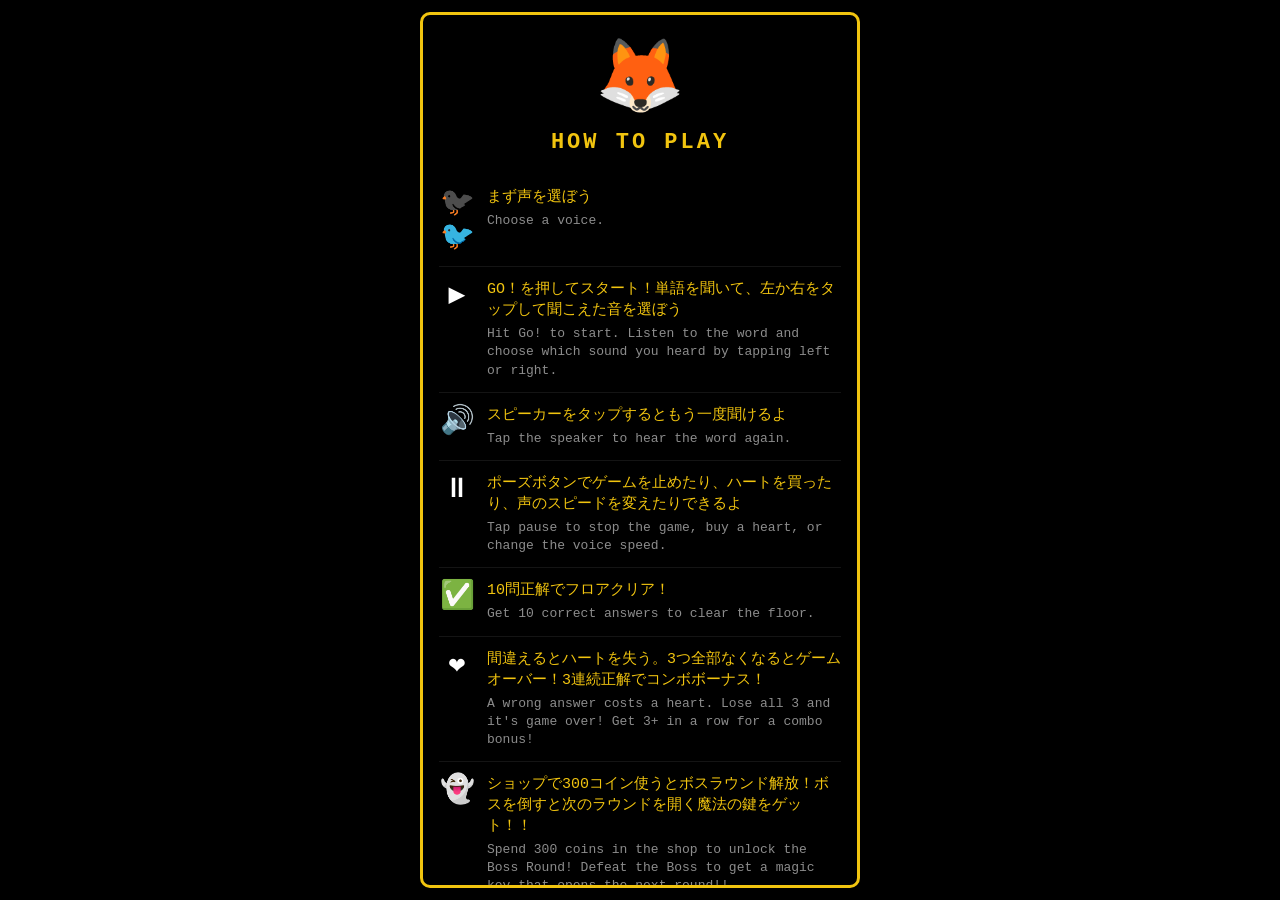
==== commit 43c29988: "THIS IS V5.4 STABLE UPGRADE!!" ====
--- a/index.html
+++ b/index.html
@@ -4,10 +4,10 @@
     <meta charset="UTF-8">
     <meta name="viewport" content="width=device-width, initial-scale=1.0, maximum-scale=1.0, user-scalable=no, viewport-fit=cover">
     <link rel="manifest" href="manifest.json">
-    <title>Phonetic Flow v3.5.0</title>
+    <title>Phonetic Flow v5.4.0</title>
     <style>
         :root {
-            --bg-color: #0f0f0f;
+            --bg-color: #0a0a1a;
             --l-color: #2ecc71;
             --r-color: #e67e22;
             --accent: #f1c40f;
@@ -20,383 +20,435 @@
             background-color: var(--bg-color); font-family: var(--font-main);
             color: var(--text-color); user-select: none; touch-action: none;
         }
-        #currency-display {
-            position: fixed; top: 20px; right: 20px; font-size: 24px;
-            color: var(--accent); z-index: 500; font-weight: 900;
-            background: rgba(0,0,0,0.7); padding: 8px 15px;
-            border-radius: 20px; border: 2px solid var(--accent);
-        }
-        #lives-display {
-            position: fixed; top: 20px; left: 50%;
-            transform: translateX(-50%); font-size: 26px; z-index: 500;
-        }
-        #help-btn {
-            position: fixed; top: 20px; left: 20px; font-size: 20px;
-            font-weight: 900; z-index: 500; background: rgba(0,0,0,0.7);
-            color: var(--accent); border: 2px solid var(--accent);
-            border-radius: 50%; width: 44px; height: 44px;
-            display: flex; align-items: center; justify-content: center;
-            cursor: pointer; padding: 0; margin: 0; font-family: var(--font-retro);
-        }
-        #help-btn:active { transform: scale(0.92); }
-        #game-container {
-            position: relative; width: 100vw; height: 100vh;
-            display: flex; overflow: hidden;
-        }
-        .bg-half { flex: 1; height: 100%; opacity: 0.12; pointer-events: none; }
-        #l-bg { background-color: var(--l-color); border-right: 1px solid #333; }
-        #r-bg { background-color: var(--r-color); }
-        .lane-label {
-            position: absolute; top: 80px; font-size: 80px; font-weight: 900;
-            color: var(--accent); opacity: 0.7; z-index: 2; pointer-events: none;
-        }
-        #l-label { left: 10%; }
-        #r-label { right: 10%; }
-        .side-stack {
-            position: absolute; bottom: 80px; width: 160px; height: auto;
-            display: flex; flex-direction: column-reverse; z-index: 10;
-            padding: 10px; box-sizing: border-box; pointer-events: none;
-        }
-        #left-stack { left: 0; align-items: flex-start; }
-        #right-stack { right: 0; align-items: flex-end; }
-        .brick {
-            width: 130px; height: 35px; margin-bottom: 4px; border-radius: 6px;
-            display: flex; align-items: center; justify-content: center;
-            font-size: 13px; font-weight: bold; color: white;
-            box-shadow: 0 4px 6px rgba(0,0,0,0.4);
-            animation: slideIn 0.2s ease-out; flex-shrink: 0;
-        }
-        @keyframes slideIn {
-            from { opacity: 0; transform: translateY(10px); }
-            to   { opacity: 1; transform: translateY(0); }
-        }
-        .block {
-            position: absolute; width: 120px; height: 120px;
-            background-color: #34495e; border: 4px solid var(--accent);
-            border-radius: 24px; display: flex; align-items: center;
-            justify-content: center; font-weight: bold; font-size: 48px;
-            z-index: 20; box-shadow: 0 12px 35px rgba(0,0,0,0.8); cursor: pointer;
-        }
         .overlay {
             position: fixed; top: 0; left: 0; width: 100%; height: 100%;
             background: rgba(0,0,0,0.95); display: flex; flex-direction: column;
             align-items: center; justify-content: center; z-index: 300;
             text-align: center; padding: 20px; box-sizing: border-box;
         }
+        .hidden { display: none !important; }
+
+        /* ── FIXED HUD ──────────────────────────────────────────────────── */
+        #currency-display {
+            position: fixed; top: 12px; right: 12px; font-size: 20px;
+            color: var(--accent); z-index: 500; font-weight: 900;
+            background: rgba(0,0,0,0.8); padding: 6px 12px;
+            border-radius: 20px; border: 2px solid var(--accent);
+        }
+        #lives-display {
+            position: fixed; top: 12px; left: 50%;
+            transform: translateX(-50%); font-size: 22px; z-index: 500;
+            background: rgba(0,0,0,0.6); padding: 4px 10px; border-radius: 16px;
+        }
+        #help-btn {
+            position: fixed; top: 12px; left: 12px; font-size: 18px;
+            font-weight: 900; z-index: 500; background: rgba(0,0,0,0.8);
+            color: var(--accent); border: 2px solid var(--accent);
+            border-radius: 50%; width: 40px; height: 40px;
+            display: flex; align-items: center; justify-content: center;
+            cursor: pointer; padding: 0; margin: 0; font-family: var(--font-retro);
+        }
+        #help-btn:active { transform: scale(0.92); }
+
+        /* ── GAME ARENA ─────────────────────────────────────────────────── */
+        #game-container {
+            position: relative; width: 100vw; height: 100vh;
+            display: flex; flex-direction: column; overflow: hidden;
+            background: #0a0a1a; transition: background 1.2s ease;
+        }
+        #stall-header {
+            background: #6b0f0f; border-bottom: 3px solid var(--accent);
+            display: flex; justify-content: center; gap: 6px;
+            padding: 8px 0 6px; flex-shrink: 0; z-index: 10; flex-wrap: wrap;
+            overflow: visible;
+        }
+        .lantern { font-size: 22px; animation: sway 2.5s ease-in-out infinite; display: inline-block; transform-origin: top center; }
+        .lantern:nth-child(even) { animation-delay: 0.7s; }
+        .lantern:nth-child(3n) { animation-delay: 0.35s; }
+        @keyframes sway { 0%,100%{transform:rotate(-12deg)} 50%{transform:rotate(12deg)} }
+
+        #speaker-row {
+            background: rgba(0,0,0,0.7); border-bottom: 2px solid rgba(241,196,15,0.3);
+            display: flex; align-items: center; gap: 10px;
+            padding: 6px 14px; flex-shrink: 0; z-index: 12; position: relative;
+        }
+        #speaker-btn {
+            font-size: 26px; cursor: pointer; transition: transform 0.1s;
+            flex-shrink: 0; background: none; border: none; padding: 0; margin: 0; line-height: 1;
+        }
+        #speaker-btn:active { transform: scale(0.82); }
+        #timer-wrap { display: none; }
+        #timer-bar { display: none; }
+        #pause-btn {
+            position: fixed; bottom: 20px; left: 20px;
+            font-size: 26px; cursor: pointer; transition: transform 0.1s;
+            background: rgba(0,0,0,0.7); border: 2px solid rgba(255,255,255,0.3);
+            border-radius: 50%; width: 52px; height: 52px;
+            display: none; align-items: center; justify-content: center;
+            color: rgba(255,255,255,0.85); z-index: 500; padding: 0; margin: 0;
+        }
+        #pause-btn.visible { display: flex; }
+        #pause-btn:active { transform: scale(0.88); }
+
+        #play-field { flex: 1; position: relative; display: flex; overflow: hidden; }
+        .lane-half { flex: 1; height: 100%; position: relative; overflow: hidden; }
+        #lane-l { border-right: 1px solid rgba(255,255,255,0.06); }
+        #lane-l::before { content:''; position:absolute; inset:0; background:var(--l-color); opacity:0.06; pointer-events:none; }
+        #lane-r::before { content:''; position:absolute; inset:0; background:var(--r-color); opacity:0.06; pointer-events:none; }
+
+        .lane-letter {
+            position: absolute; top: 20px; font-size: 72px; font-weight: 900;
+            color: var(--accent); opacity: 0.18; pointer-events: none; font-family: var(--font-retro);
+        }
+        #l-label { left: 14%; }
+        #r-label { right: 14%; }
+
+        #flash-l, #flash-r {
+            position: absolute; top: 0; width: 50%; height: 100%;
+            opacity: 0; pointer-events: none; z-index: 6;
+        }
+        #flash-l { left: 0; }
+        #flash-r { right: 0; }
+        @keyframes flashGreen { 0%{opacity:0.55} 100%{opacity:0} }
+        @keyframes flashRed   { 0%{opacity:0.45} 100%{opacity:0} }
+        .do-flash-green { animation: flashGreen 0.45s ease-out forwards; background: #2ecc71; }
+        .do-flash-red   { animation: flashRed   0.45s ease-out forwards; background: #e74c3c; }
+
+        #falling-target {
+            position: absolute; left: 50%; transform: translateX(-50%);
+            font-size: 58px; line-height: 1; z-index: 20;
+            pointer-events: none; top: -200px;
+        }
+
+        /* Stacks live inside each lane-half, anchored to bottom, grow upward */
+        .side-stack {
+            position: absolute; bottom: 8px; width: 100%;
+            display: flex; flex-direction: column; justify-content: flex-end; z-index: 10;
+            padding: 4px; box-sizing: border-box; pointer-events: none;
+            height: 50%; overflow: hidden;
+        }
+        /* Fix: Stacks now sit at a fixed 'floor' above the lane buttons */
+        #left-stack, #right-stack {
+            position: absolute; 
+            bottom: 120px; /* This keeps them from sliding below the screen */
+            width: 50%;
+            max-height: 65vh;
+            display: flex; 
+            flex-direction: column-reverse; 
+            pointer-events: none;
+            overflow: hidden;
+            z-index: 10;
+        }
+       /* Fix: Stacks now sit at a fixed 'floor' and don't cut off the pill shape */
+        #left-stack, #right-stack {
+            position: absolute; 
+            bottom: 120px; 
+            width: 100%; 
+            max-height: 65vh;
+            display: flex; 
+            flex-direction: column-reverse; 
+            pointer-events: none;
+            /* Removed overflow:hidden so the rounded ends show */
+            z-index: 10;
+        }
+
+        #left-stack  { left: 0; align-items: flex-start; padding-left: 10px; }
+        #right-stack { right: 0; align-items: flex-end; padding-right: 10px; }
+
+        .brick {
+            /* Width: uses percentage to fit screens, with a max limit */
+            width: 80%; 
+            max-width: 180px;
+            height: 45px; 
+            margin-top: 5px; 
+            border-radius: 25px; /* Perfect Pill Shape */
+            display: flex; 
+            align-items: center; 
+            justify-content: center;
+            /* Font size: significantly larger to fill the pill */
+            font-size: 20px; 
+            font-weight: bold; 
+            color: white;
+            animation: slideIn 0.18s ease-out; 
+            flex-shrink: 1; 
+            min-height: 30px;
+            box-shadow: 0 4px 8px rgba(0,0,0,0.3);
+            border: 2px solid rgba(255,255,255,0.3);
+            white-space: nowrap; 
+        }
+
+
+        @keyframes slideIn { from{opacity:0;transform:translateY(8px)} to{opacity:1;transform:none} }
+
+        /* ── FOX MASCOT INTRO ───────────────────────────────────────────── */
+        #fox-intro {
+            position: absolute; inset: 0; z-index: 40;
+            display: flex; flex-direction: column;
+            align-items: center; justify-content: center;
+            pointer-events: none; background: rgba(0,0,0,0.45);
+        }
+        #fox-intro .fox-emoji {
+            font-size: 100px; line-height: 1;
+            animation: foxDrop 0.5s cubic-bezier(0.34,1.56,0.64,1) forwards;
+        }
+        #fox-intro .fox-msg {
+            font-size: 17px; color: #fff; margin-top: 14px;
+            font-family: var(--font-retro); text-align: center;
+            padding: 0 20px; line-height: 1.6;
+            text-shadow: 0 0 12px rgba(0,0,0,0.9);
+            animation: foxDrop 0.5s 0.1s cubic-bezier(0.34,1.56,0.64,1) both;
+        }
+        #fox-intro.fox-out {
+            animation: foxFade 0.4s ease-out forwards;
+        }
+        @keyframes foxDrop {
+            0%  { opacity:0; transform: translateY(-40px) scale(0.6); }
+            100%{ opacity:1; transform: translateY(0)     scale(1);   }
+        }
+        @keyframes foxFade {
+            0%  { opacity:1; }
+            100%{ opacity:0; }
+        }
+        @keyframes foxResultPop {
+            0%  { opacity:0; transform: scale(0.5) translateY(30px); }
+            100%{ opacity:1; transform: scale(1)   translateY(0); }
+        }
+
+        /* ── COMBO & COIN ───────────────────────────────────────────────── */
+        .coin-pop {
+            position: absolute; font-size: 22px; z-index: 35;
+            pointer-events: none; animation: coinFly 0.8s ease-out forwards;
+        }
+        @keyframes coinFly { 0%{opacity:1;transform:translateY(0) scale(1.2)} 100%{opacity:0;transform:translateY(-90px) scale(0.4)} }
+
+        #combo-banner {
+            position: fixed;
+            top: 30%;
+            left: 50%;
+            transform: translateX(-50%);
+            font-family: var(--font-retro); font-weight: 900;
+            color: var(--accent); text-align: center;
+            pointer-events: none; z-index: 600; white-space: nowrap;
+            animation: comboBannerAnim 1.4s ease-out forwards;
+        }
+        @keyframes comboBannerAnim {
+            0%   { opacity:0;    transform: translateX(-50%) scale(0.5); }
+            20%  { opacity:0.78; transform: translateX(-50%) scale(1.15); }
+            55%  { opacity:0.78; transform: translateX(-50%) scale(1.0); }
+            100% { opacity:0;    transform: translateX(-50%) scale(0.85) translateY(-30px); }
+        }
+        .combo-label {
+            display: block; font-size: 13px; letter-spacing: 3px;
+            opacity: 0.75; margin-top: 3px;
+        }
+
+        #lightning-hud {
+            position: absolute; bottom: 8px; left: 50%; transform: translateX(-50%);
+            z-index: 50; font-family: var(--font-retro); font-size: 11px;
+            color: var(--accent); background: rgba(0,0,0,0.75);
+            padding: 4px 14px; border-radius: 16px;
+            border: 1px solid var(--accent); letter-spacing: 2px; pointer-events: none;
+        }
+
+        /* ── BOSS GHOST COUNTDOWN ───────────────────────────────────────── */
+        #boss-ghost-float {
+            position: absolute; top: 50%; left: 50%;
+            transform: translate(-50%, -50%);
+            font-size: 110px; line-height: 1;
+            z-index: 50; pointer-events: none;
+            animation: ghostFloat 1.5s ease-in-out infinite;
+        }
+        @keyframes ghostFloat {
+            0%,100% { transform: translate(-50%,-50%) translateY(0); }
+            50%      { transform: translate(-50%,-50%) translateY(-14px); }
+        }
+        @keyframes ghostExpand {
+            0%   { transform: translate(-50%,-50%) scale(1); opacity: 1; }
+            100% { transform: translate(-50%,-50%) scale(12); opacity: 0; }
+        }
+        #boss-ghost-float.expanding {
+            animation: ghostExpand 0.65s ease-in forwards;
+        }
+
+        /* ── BOSS CLEAR — fox bouncing ghost ────────────────────────────── */
+        @keyframes foxBounceLeft {
+            0%   { transform: translateX(0) scaleX(1); }
+            30%  { transform: translateX(-12px) scaleX(-1.1); }
+            60%  { transform: translateX(0) scaleX(1); }
+            100% { transform: translateX(0) scaleX(1); }
+        }
+        @keyframes ghostBounceOff {
+            0%   { transform: translateX(0) rotate(0deg); opacity: 1; }
+            20%  { transform: translateX(0) rotate(-15deg); opacity: 1; }
+            100% { transform: translateX(200px) rotate(60deg) scale(0.2); opacity: 0; }
+        }
+        .lc-boss-row { display: flex; align-items: center; justify-content: center; gap: 8px; font-size: 60px; margin: 6px 0; }
+        .lc-fox-bounce { display: inline-block; animation: foxBounceLeft 0.7s 0.3s ease-in-out; }
+        .lc-ghost-flyoff { display: inline-block; animation: ghostBounceOff 0.7s 0.5s ease-in both; }
+
+        /* ── MENUS ──────────────────────────────────────────────────────── */
         #shopkeeper-area {
             background: #000; border: 3px solid #fff; border-radius: 10px;
-            width: 100%; min-height: 120px; margin-bottom: 15px;
+            width: 100%; min-height: 110px; margin-bottom: 14px;
             display: flex; flex-direction: column; align-items: center;
             justify-content: center; padding: 10px; box-sizing: border-box;
             font-family: var(--font-retro);
         }
         #shopkeeper-text { font-weight: bold; text-transform: uppercase; color: #fff; }
         #shopkeeper-text.trade-offer { color: var(--accent); }
-        .item-card {
-            background: transparent; display: flex; flex-direction: column;
-            align-items: center; padding: 10px;
-        }
-        .item-card div { font-size: 55px; margin-bottom: 5px; }
+        .item-card { background: transparent; display: flex; flex-direction: column; align-items: center; padding: 10px; }
+        .item-card div { font-size: 50px; margin-bottom: 5px; }
         .book-sticker { font-size: 70px; transition: transform 0.3s; }
         button {
             padding: 12px 20px; font-size: 16px; border-radius: 40px;
             border: none; background: #3498db; color: white; cursor: pointer;
-            font-weight: bold; font-family: var(--font-main); margin: 6px;
-            transition: transform 0.1s;
+            font-weight: bold; font-family: var(--font-main); margin: 6px; transition: transform 0.1s;
         }
         button:active { transform: scale(0.95); }
         button:disabled { background: #444; color: #888; transform: none; }
         .active-yellow { background: var(--accent) !important; color: #000 !important; }
         #gender-panel {
-            width: 100%; max-width: 320px;
-            background: rgba(255,255,255,0.07);
-            border: 1px solid rgba(255,255,255,0.15);
-            border-radius: 16px; padding: 14px 16px;
-            box-sizing: border-box; margin: 10px 0 4px;
-        }
-        #gender-panel label {
-            display: block; font-size: 11px; letter-spacing: 0.08em;
-            text-transform: uppercase; color: rgba(255,255,255,0.5); margin-bottom: 8px;
-        }
+            width: 100%; max-width: 320px; background: rgba(255,255,255,0.07);
+            border: 1px solid rgba(255,255,255,0.15); border-radius: 16px;
+            padding: 14px 16px; box-sizing: border-box; margin: 10px 0 4px;
+        }
+        #gender-panel label { display: block; font-size: 11px; letter-spacing: 0.08em; text-transform: uppercase; color: rgba(255,255,255,0.5); margin-bottom: 8px; }
         #gender-panel .gender-row { display: flex; gap: 8px; justify-content: center; }
         #gender-panel button { width: 120px; background: #444; margin: 0; }
-
-        /* ── VOICE BUTTON ICONS ─────────────────────────────────────────── */
-        /* Mike = blue mic, Jenny = pink mic — a bit more visual than plain text */
-        #btn-mike  { background: #2980b9; color: #fff; }
-        #btn-jenny { background: #c0392b; color: #fff; }
-        #btn-mike.active-yellow, #btn-jenny.active-yellow {
-            background: var(--accent) !important; color: #000 !important;
-        }
-
-        .tower-item {
-            background: #222; width: 85%; margin: 6px; padding: 15px;
-            border-radius: 12px; border: 2px solid #444; transition: 0.3s;
-        }
-        .hidden { display: none !important; }
+        #btn-mike  { background: #c8d8f0; color: #1a2a3a; }
+        #btn-jenny { background: #f5ccd4; color: #3a1a22; }
+        #btn-mike.active-yellow  { background: #c8d8f0 !important; color: #1a2a3a !important; border: 3px solid var(--accent) !important; box-shadow: 0 0 10px var(--accent); }
+        #btn-jenny.active-yellow { background: #f5ccd4 !important; color: #3a1a22 !important; border: 3px solid var(--accent) !important; box-shadow: 0 0 10px var(--accent); }
+        .tower-item { background: #222; width: 85%; margin: 6px; padding: 15px; border-radius: 12px; border: 2px solid #444; transition: 0.3s; }
         @keyframes goldSparkle {
-            0%   { transform: scale(1); filter: brightness(1); }
-            50%  { transform: scale(1.3); filter: brightness(1.5) drop-shadow(0 0 20px #f1c40f); }
-            100% { transform: scale(1); filter: brightness(1); }
+            0%{transform:scale(1);filter:brightness(1)} 50%{transform:scale(1.3);filter:brightness(1.5) drop-shadow(0 0 20px #f1c40f)} 100%{transform:scale(1);filter:brightness(1)}
         }
         .purchased-anim { animation: goldSparkle 0.6s ease; }
 
-        /* HELP SCREEN */
+        #start-btn-group { display: flex; gap: 0; width: 260px; margin-top: 14px; border-radius: 40px; overflow: hidden; }
+        #btn-practice { flex:1; padding:12px 8px; font-size:13px; border:none; background:var(--l-color); color:#000; cursor:pointer; font-weight:900; font-family:var(--font-main); border-radius:40px 0 0 40px; transition:filter 0.1s; margin:0; }
+        #btn-challenge { flex:1; padding:12px 10px; font-size:15px; border:none; background:#d4510a; color:#fff; cursor:pointer; font-weight:900; font-family:var(--font-main); border-radius:0 40px 40px 0; transition:filter 0.1s; margin:0; }
+        #btn-practice:active, #btn-challenge:active { filter: brightness(0.85); }
+        #btn-start-single { background: var(--l-color); min-width: 220px; font-size: 18px; margin-top: 14px; }
+        #round-win-coins { font-size: 20px; color: var(--accent); font-weight: 900; font-family: var(--font-retro); margin: 4px 0 16px; letter-spacing: 1px; }
+
+        /* ── HELP ───────────────────────────────────────────────────────── */
         #help-screen {
             position: fixed; top: 0; left: 0; width: 100%; height: 100%;
             background: #000; display: flex; flex-direction: column;
-            align-items: center; justify-content: center;
+            align-items: center; justify-content: flex-start;
             z-index: 800; font-family: var(--font-retro);
-            padding: 16px; box-sizing: border-box; overflow-y: auto;
+            padding: 12px; box-sizing: border-box; overflow: hidden;
         }
         .help-inner {
             border: 3px solid var(--accent); border-radius: 10px;
-            padding: 24px 14px 20px; width: 100%; max-width: 420px;
+            padding: 18px 16px 16px; width: 100%; max-width: 440px;
             display: flex; flex-direction: column; align-items: center;
-        }
-        .help-key {
-            font-size: 72px;
-            filter: sepia(1) saturate(5) hue-rotate(5deg) brightness(1.4);
-            margin-bottom: 6px;
-            animation: helpKeyFloat 2.5s ease-in-out infinite;
-        }
-        @keyframes helpKeyFloat {
-            0%,100% { transform: translateY(0); }
-            50%      { transform: translateY(-8px); }
-        }
-        .help-inner h2 {
-            color: var(--accent); font-size: 18px; letter-spacing: 3px;
-            text-transform: uppercase; margin: 0 0 18px 0;
-        }
-        .help-body {
-            display: flex; width: 100%; gap: 10px;
-            align-items: flex-start; justify-content: center;
-        }
-        .help-stickers {
-            display: flex; flex-direction: column; gap: 8px;
-            font-size: 24px; flex-shrink: 0; padding-top: 2px; line-height: 1;
-        }
-        .help-instructions { flex: 1; display: flex; flex-direction: column; gap: 10px; }
-        .help-row { text-align: left; line-height: 1.4; }
-        .help-row .jp { font-size: 13px; color: var(--accent); display: block; margin-bottom: 2px; }
-        .help-row .en { font-size: 10px; color: rgba(255,255,255,0.45); display: block; }
-        .got-it-btn {
-            margin-top: 20px; background: var(--accent) !important; color: #000 !important;
-            font-family: var(--font-retro) !important; font-weight: 900;
-            letter-spacing: 2px; border-radius: 6px !important;
-            padding: 12px 36px; font-size: 14px;
-        }
-
-        /* KEY CEREMONY */
-        #key-ceremony {
-            position: fixed; top: 0; left: 0; width: 100%; height: 100%;
-            background: #000; display: flex; flex-direction: column;
-            align-items: center; justify-content: center;
-            z-index: 900; font-family: var(--font-retro); color: var(--accent);
-        }
+            max-height: calc(100vh - 24px); overflow-y: auto; box-sizing: border-box;
+        }
+        .help-key { font-size: 72px; margin-bottom: 8px; animation: helpKeyFloat 2.5s ease-in-out infinite; }
+        @keyframes helpKeyFloat { 0%,100%{transform:translateY(0)} 50%{transform:translateY(-8px)} }
+        .help-inner h2 { color: var(--accent); font-size: 22px; letter-spacing: 3px; text-transform: uppercase; margin: 0 0 20px 0; }
+        .help-body { display: flex; flex-direction: column; width: 100%; gap: 0; }
+        .help-row { display: flex; align-items: flex-start; gap: 12px; padding: 12px 0; border-bottom: 1px solid rgba(255,255,255,0.08); }
+        .help-row:last-child { border-bottom: none; }
+        .help-row .icon { font-size: 28px; flex-shrink: 0; width: 36px; text-align: center; line-height: 1.2; }
+        .help-row .text { flex: 1; }
+        .help-row .jp { font-size: 15px; color: var(--accent); display: block; margin-bottom: 4px; line-height: 1.4; }
+        .help-row .en { font-size: 13px; color: rgba(255,255,255,0.55); display: block; line-height: 1.4; }
+        .got-it-btn { margin-top: 24px; background: var(--accent) !important; color: #000 !important; font-family: var(--font-retro) !important; font-weight: 900; letter-spacing: 2px; border-radius: 6px !important; padding: 14px 40px; font-size: 16px; }
+
+        /* ── KEY CEREMONY ───────────────────────────────────────────────── */
+        #key-ceremony { position: fixed; top:0; left:0; width:100%; height:100%; background:#000; display:flex; flex-direction:column; align-items:center; justify-content:center; z-index:900; font-family:var(--font-retro); color:var(--accent); }
         #key-ceremony .ceremony-sprite { font-size: 80px; animation: holdUp 0.6s ease-out forwards; }
-        #key-ceremony .ceremony-key {
-            font-size: 60px; position: relative; top: -30px; left: 20px;
-            filter: sepia(1) saturate(5) hue-rotate(5deg) brightness(1.4);
-            animation: keyAppear 0.4s 0.5s ease-out both;
-        }
-        #key-ceremony .ceremony-text {
-            font-size: 18px; margin-top: 30px; text-align: center; line-height: 2;
-            animation: fadeIn 0.5s 1s ease-out both;
-            text-transform: uppercase; letter-spacing: 2px;
-        }
-        #key-ceremony .ceremony-border {
-            border: 4px solid var(--accent); padding: 40px 30px; border-radius: 8px;
-            display: flex; flex-direction: column; align-items: center;
-        }
-        @keyframes holdUp {
-            from { transform: translateY(40px); opacity: 0; }
-            to   { transform: translateY(0); opacity: 1; }
-        }
-        @keyframes keyAppear {
-            from { transform: scale(0) rotate(-30deg); opacity: 0; }
-            to   { transform: scale(1) rotate(0deg); opacity: 1; }
-        }
-        @keyframes fadeIn { from { opacity: 0; } to { opacity: 1; } }
-
-        /* CONGRATULATIONS SCREEN */
-        #congrats-screen {
-            position: fixed; top: 0; left: 0; width: 100%; height: 100%;
-            background: #000; display: flex; flex-direction: column;
-            align-items: center; justify-content: center;
-            z-index: 950; font-family: var(--font-retro); color: var(--accent);
-            overflow: hidden;
-        }
-        #congrats-screen .confetti-canvas {
-            position: absolute; top: 0; left: 0; width: 100%; height: 100%;
-            pointer-events: none;
-        }
-        #congrats-screen .congrats-inner {
-            border: 4px solid var(--accent); padding: 40px 30px; border-radius: 12px;
-            display: flex; flex-direction: column; align-items: center;
-            position: relative; z-index: 2; max-width: 360px; width: 90%;
-            background: rgba(0,0,0,0.85);
-        }
-        #congrats-screen .trophy-row {
-            font-size: 72px; margin-bottom: 10px;
-            animation: trophyBounce 0.7s ease-out forwards;
-        }
-        @keyframes trophyBounce {
-            0%   { transform: scale(0) rotate(-15deg); opacity: 0; }
-            60%  { transform: scale(1.2) rotate(5deg); opacity: 1; }
-            80%  { transform: scale(0.95) rotate(-2deg); }
-            100% { transform: scale(1) rotate(0deg); }
-        }
-        #congrats-screen h1 {
-            color: var(--accent); font-size: 26px; letter-spacing: 4px;
-            text-transform: uppercase; margin: 0 0 8px 0;
-            animation: fadeIn 0.5s 0.5s ease-out both;
-        }
-        #congrats-screen .congrats-sub {
-            font-size: 13px; color: rgba(255,255,255,0.6); margin-bottom: 24px; line-height: 1.7;
-            animation: fadeIn 0.5s 0.8s ease-out both;
-            text-transform: uppercase; letter-spacing: 1px;
-        }
-        #congrats-screen .star-row {
-            font-size: 32px; margin-bottom: 24px; letter-spacing: 6px;
-            animation: fadeIn 0.5s 1.1s ease-out both;
-        }
-        #congrats-screen button {
-            animation: fadeIn 0.5s 1.4s ease-out both;
-            background: var(--accent) !important; color: #000 !important;
-            font-family: var(--font-retro) !important; font-weight: 900;
-            letter-spacing: 2px; border-radius: 6px !important;
-            padding: 14px 40px; font-size: 15px; width: 100%;
-        }
-        /* HEART PULSE */
-        @keyframes heartAppear {
-            0%   { transform: scale(0.5); filter: drop-shadow(0 0 0px #f1c40f); opacity:0; }
-            50%  { transform: scale(1.4); filter: drop-shadow(0 0 16px #f1c40f); opacity:1; }
-            75%  { transform: scale(0.9); filter: drop-shadow(0 0 8px #f1c40f); }
-            100% { transform: scale(1);   filter: drop-shadow(0 0 4px #f1c40f); opacity:1; }
-        }
+        #key-ceremony .ceremony-key { font-size: 60px; position: relative; top: -30px; left: 20px; filter: sepia(1) saturate(5) hue-rotate(5deg) brightness(1.4); animation: keyAppear 0.4s 0.5s ease-out both; }
+        #key-ceremony .ceremony-text { font-size: 18px; margin-top: 30px; text-align: center; line-height: 2; animation: fadeIn 0.5s 1s ease-out both; text-transform: uppercase; letter-spacing: 2px; }
+        #key-ceremony .ceremony-border { border: 4px solid var(--accent); padding: 40px 30px; border-radius: 8px; display: flex; flex-direction: column; align-items: center; }
+        @keyframes holdUp { from{transform:translateY(40px);opacity:0} to{transform:translateY(0);opacity:1} }
+        @keyframes keyAppear { from{transform:scale(0) rotate(-30deg);opacity:0} to{transform:scale(1) rotate(0deg);opacity:1} }
+        @keyframes fadeIn { from{opacity:0} to{opacity:1} }
+
+        /* ── CONGRATS ───────────────────────────────────────────────────── */
+        #congrats-screen { position:fixed; top:0; left:0; width:100%; height:100%; background:#000; display:flex; flex-direction:column; align-items:center; justify-content:center; z-index:950; font-family:var(--font-retro); color:var(--accent); overflow:hidden; }
+        #congrats-screen .confetti-canvas { position:absolute; top:0; left:0; width:100%; height:100%; pointer-events:none; }
+        #congrats-screen .congrats-inner { border:4px solid var(--accent); padding:40px 30px; border-radius:12px; display:flex; flex-direction:column; align-items:center; position:relative; z-index:2; max-width:360px; width:90%; background:rgba(0,0,0,0.85); }
+        #congrats-screen .trophy-row { font-size:72px; margin-bottom:10px; animation:trophyBounce 0.7s ease-out forwards; }
+        @keyframes trophyBounce { 0%{transform:scale(0) rotate(-15deg);opacity:0} 60%{transform:scale(1.2) rotate(5deg);opacity:1} 80%{transform:scale(0.95) rotate(-2deg)} 100%{transform:scale(1) rotate(0deg)} }
+        #congrats-screen h1 { color:var(--accent); font-size:26px; letter-spacing:4px; text-transform:uppercase; margin:0 0 8px 0; animation:fadeIn 0.5s 0.5s ease-out both; }
+        #congrats-screen .congrats-sub { font-size:13px; color:rgba(255,255,255,0.6); margin-bottom:24px; line-height:1.7; animation:fadeIn 0.5s 0.8s ease-out both; text-transform:uppercase; letter-spacing:1px; }
+        #congrats-screen .star-row { font-size:32px; margin-bottom:24px; letter-spacing:6px; animation:fadeIn 0.5s 1.1s ease-out both; }
+        #congrats-screen button { animation:fadeIn 0.5s 1.4s ease-out both; background:var(--accent) !important; color:#000 !important; font-family:var(--font-retro) !important; font-weight:900; letter-spacing:2px; border-radius:6px !important; padding:14px 40px; font-size:15px; width:100%; }
+
+        @keyframes heartAppear { 0%{transform:scale(0.5);filter:drop-shadow(0 0 0px #f1c40f);opacity:0} 50%{transform:scale(1.4);filter:drop-shadow(0 0 16px #f1c40f);opacity:1} 75%{transform:scale(0.9);filter:drop-shadow(0 0 8px #f1c40f)} 100%{transform:scale(1);filter:drop-shadow(0 0 4px #f1c40f);opacity:1} }
         .heart-new { animation: heartAppear 0.6s ease-out forwards; }
-
-        /* SPLIT START BUTTON — seamless, no divider */
-        #start-btn-group {
-            display: flex; gap: 0; width: 220px; margin-top: 14px;
-            border-radius: 40px; overflow: hidden;
-            /* The wrapper has no gap and overflow:hidden clips both buttons
-               to the same rounded rect — no seam or divider possible */
-        }
-       #btn-practice {
-            flex: 1; padding: 12px 10px; font-size: 16px; border: none;
-            background: var(--l-color); color: #000; cursor: pointer;
-            font-weight: 900; font-family: var(--font-main);
-            border-radius: 40px 0 0 40px; transition: filter 0.1s;
-            margin: 0;
-        }
-        #btn-challenge {
-            flex: 1; padding: 12px 10px; font-size: 15px; border: none;
-            background: var(--accent); color: #000; cursor: pointer;
-            font-weight: 900; font-family: var(--font-main);
-            border-radius: 0 40px 40px 0; transition: filter 0.1s;
-            margin: 0;
-        }
-        #btn-practice:active, #btn-challenge:active { filter: brightness(0.85); }
-        #btn-start-single {
-            background: var(--l-color); width: 220px; font-size: 20px; margin-top: 14px;
-        }
-
-        /* LIGHTNING COUNTDOWN */
-        #lightning-countdown {
-            position: fixed; top:0; left:0; width:100%; height:100%;
-            background: #000; display:flex; flex-direction:column;
-            align-items:center; justify-content:center;
-            z-index: 920; font-family: var(--font-retro); color: var(--accent);
-        }
-        #lightning-countdown .lcd-number {
-            font-size: 140px; font-weight: 900; letter-spacing: -4px;
-            animation: countPop 0.4s ease-out;
-            text-shadow: 0 0 40px var(--accent);
-        }
-        #lightning-countdown .lcd-label {
-            font-size: 14px; letter-spacing: 4px; text-transform: uppercase;
-            opacity: 0.6; margin-top: 10px;
-        }
-        #lightning-countdown .lcd-bolt {
-            font-size: 100px;
-            animation: boltFlash 0.3s ease-out;
-        }
-        @keyframes countPop {
-            0%   { transform: scale(1.6); opacity:0; }
-            100% { transform: scale(1);   opacity:1; }
-        }
-        @keyframes boltFlash {
-            0%   { transform: scale(0.5) rotate(-20deg); opacity:0; }
-            60%  { transform: scale(1.3) rotate(5deg);  opacity:1; }
-            100% { transform: scale(1)   rotate(0deg);  opacity:1; }
-        }
-
-        /* LIGHTNING CLEAR */
-        #lightning-clear {
-            position: fixed; top:0; left:0; width:100%; height:100%;
-            background: rgba(0,0,0,0.92); display:flex; flex-direction:column;
-            align-items:center; justify-content:center;
-            z-index: 925; font-family: var(--font-retro); cursor:pointer;
-        }
-        #lightning-clear .lc-inner {
-            border: 4px solid var(--accent); padding: 40px 30px; border-radius: 12px;
-            display:flex; flex-direction:column; align-items:center;
-            animation: fadeIn 0.3s ease-out;
-        }
-        #lightning-clear .lc-bolt { font-size: 80px; animation: boltFlash 0.5s ease-out; }
-        #lightning-clear h1 {
-            color: var(--accent); font-size: 22px; letter-spacing: 3px;
-            text-transform: uppercase; margin: 16px 0 8px;
-            text-shadow: 0 0 20px var(--accent);
-        }
-        #lightning-clear .lc-sub {
-            font-size: 12px; color: rgba(255,255,255,0.4); letter-spacing: 2px;
-            text-transform: uppercase; margin-top: 24px;
-        }
-
-        /* LIGHTNING HUD */
-        #lightning-hud {
-            position: fixed; bottom: 20px; left: 50%; transform: translateX(-50%);
-            z-index: 50; font-family: var(--font-retro); font-size: 13px;
-            color: var(--accent); background: rgba(0,0,0,0.7);
-            padding: 6px 16px; border-radius: 20px;
-            border: 1px solid var(--accent); letter-spacing: 2px;
-            pointer-events: none;
-        }
-
-        /* ROUND WIN — coin tally */
-        #round-win-coins {
-            font-size: 22px; color: var(--accent); font-weight: 900;
-            font-family: var(--font-retro); margin: 4px 0 16px;
-            letter-spacing: 1px;
-        }
-
-        /* DEV MODE */
-        #dev-panel {
-            position: fixed; bottom: 0; left: 0; right: 0; z-index: 1000;
-            background: rgba(0,0,0,0.92); border-top: 2px solid #e74c3c;
-            padding: 8px 12px; display: flex; align-items: center; gap: 8px;
-            flex-wrap: wrap; font-family: var(--font-retro); font-size: 11px;
-        }
-        #dev-panel span { color: #e74c3c; font-weight: 900; letter-spacing: 1px; flex-shrink:0; }
-        #dev-panel button {
-            padding: 4px 10px; font-size: 11px; border-radius: 4px; margin: 2px;
-            background: #222; border: 1px solid #e74c3c; color: #e74c3c;
-            font-family: var(--font-retro);
-        }
-        #dev-panel button.dev-active { background: #e74c3c; color: #000; }
-        #dev-panel .dev-actions { display: flex; gap: 4px; flex-wrap: wrap; }
+        @keyframes heartBreakAnim { 0%{transform:scale(1.4);opacity:1} 100%{transform:scale(0.6);opacity:0} }
+     .heart-break {
+    position: fixed;
+    font-size: 55px; 
+    pointer-events: none;
+    z-index: 2000;
+    opacity: 0.9;
+    filter: hue-rotate(310deg) brightness(1.2);
+    text-shadow: 0 0 20px rgba(255, 105, 180, 0.6);
+    animation: heartBreakFloat 1.0s ease-out forwards;
+}
+@keyframes heartBreakFloat {
+    0%   { transform: translateY(0) scale(1.1); opacity: 0.9; }
+    100% { transform: translateY(-120px) scale(0.6); opacity: 0; }
+}
+
+        /* ── LIGHTNING COUNTDOWN ────────────────────────────────────────── */
+        #lightning-countdown { position:fixed; top:0; left:0; width:100%; height:100%; background:#000; display:flex; flex-direction:column; align-items:center; justify-content:center; z-index:920; font-family:var(--font-retro); color:var(--accent); }
+        #lightning-countdown .lcd-number { font-size:140px; font-weight:900; letter-spacing:-4px; animation:countPop 0.4s ease-out; text-shadow:0 0 40px var(--accent); }
+        #lightning-countdown .lcd-label  { font-size:14px; letter-spacing:4px; text-transform:uppercase; opacity:0.6; margin-top:10px; }
+        #lightning-countdown .lcd-ghost  { font-size:100px; animation:ghostAppear 0.4s ease-out; }
+        @keyframes countPop   { 0%{transform:scale(1.6);opacity:0} 100%{transform:scale(1);opacity:1} }
+        @keyframes ghostAppear{ 0%{transform:scale(0.5) rotate(-20deg);opacity:0} 60%{transform:scale(1.3) rotate(5deg);opacity:1} 100%{transform:scale(1) rotate(0deg);opacity:1} }
+
+        /* ── BOSS CLEAR ─────────────────────────────────────────────────── */
+        #lightning-clear { position:fixed; top:0; left:0; width:100%; height:100%; background:rgba(0,0,0,0.92); display:flex; flex-direction:column; align-items:center; justify-content:center; z-index:925; font-family:var(--font-retro); cursor:pointer; }
+        #lightning-clear .lc-inner { border:4px solid var(--accent); padding:40px 30px; border-radius:12px; display:flex; flex-direction:column; align-items:center; animation:fadeIn 0.3s ease-out; }
+        #lightning-clear h1 { color:var(--accent); font-size:22px; letter-spacing:3px; text-transform:uppercase; margin:16px 0 8px; text-shadow:0 0 20px var(--accent); }
+        #lightning-clear .lc-sub { font-size:12px; color:rgba(255,255,255,0.4); letter-spacing:2px; text-transform:uppercase; margin-top:24px; }
+
+        /* ── DEV PANEL ──────────────────────────────────────────────────── */
+        #dev-panel { position:fixed; bottom:0; left:0; right:0; z-index:1000; background:rgba(0,0,0,0.92); border-top:2px solid #e74c3c; padding:8px 12px; display:flex; align-items:center; gap:8px; flex-wrap:wrap; font-family:var(--font-retro); font-size:11px; }
+        #dev-panel span { color:#e74c3c; font-weight:900; letter-spacing:1px; flex-shrink:0; }
+        #dev-panel button { padding:4px 10px; font-size:11px; border-radius:4px; margin:2px; background:#222; border:1px solid #e74c3c; color:#e74c3c; font-family:var(--font-retro); }
+        #dev-panel button.dev-active { background:#e74c3c; color:#000; }
+        /* ── PAUSE BOUNCE ───────────────────────────────────────────────── */
+        @keyframes pauseBounceIn {
+            0%   { opacity:0; transform: scale(0.3) translateY(60px); }
+            55%  { opacity:1; transform: scale(1.07) translateY(-5px); }
+            75%  { transform: scale(0.97) translateY(2px); }
+            90%  { transform: scale(1.02) translateY(-1px); }
+            100% { transform: scale(1)    translateY(0); }
+        }
+        @keyframes pauseBounceOut {
+            0%   { opacity:1; transform: scale(1) translateY(0); }
+            25%  { transform: scale(1.05) translateY(-4px); }
+            100% { opacity:0; transform: scale(0.3) translateY(60px); }
+        }
+        #pause-menu .pmenu-inner {
+            background: rgba(20,28,36,0.97);
+            border: 2px solid var(--accent);
+            border-radius: 24px;
+            padding: 26px 22px 20px;
+            width: 88%; max-width: 310px;
+            animation: pauseBounceIn 0.45s cubic-bezier(0.34,1.56,0.64,1) forwards;
+        }
+        #pause-menu.bouncing-out .pmenu-inner {
+            animation: pauseBounceOut 0.25s ease-in forwards;
+        }
     </style>
 </head>
 <body>
 
-<button id="help-btn" onpointerdown="event.stopPropagation()" onclick="showHelp()" title="How to play">🧑</button>
+<button id="help-btn" onpointerdown="event.stopPropagation()" onclick="showHelp()" title="How to play">？</button>
+<button id="pause-btn" onpointerdown="event.stopPropagation()" onclick="togglePause()">⏸</button>
 <div id="currency-display">⭐ 0</div>
 <div id="lives-display">❤️❤️❤️</div>
 
-<!-- DEV PANEL — triple-tap the version label to reveal -->
 <div id="dev-panel" class="hidden">
     <span>⚠️ DEV</span>
     <div class="dev-actions" id="dev-level-btns"></div>
@@ -407,85 +459,113 @@
 </div>
 
 <div id="game-container">
-    <div id="l-bg" class="bg-half"></div>
-    <div id="r-bg" class="bg-half"></div>
-    <div id="l-label" class="lane-label"></div>
-    <div id="r-label" class="lane-label"></div>
-    <div id="left-stack" class="side-stack"></div>
-    <div id="right-stack" class="side-stack"></div>
+    <div id="stall-header">
+        <span class="lantern">🏮</span><span class="lantern">🏮</span><span class="lantern">🏮</span>
+        <span class="lantern">🏮</span><span class="lantern">🏮</span><span class="lantern">🏮</span>
+        <span class="lantern">🏮</span><span class="lantern">🏮</span><span class="lantern">🏮</span>
+    </div>
+    <div id="speaker-row">
+        <button id="speaker-btn" onpointerdown="event.stopPropagation()" onclick="replayCurrent()">🔊</button>
+        <div id="block-counter">— / —</div>
+    </div>
+    <div id="play-field">
+        <div class="lane-half" id="lane-l">
+            <div class="lane-letter" id="l-label"></div>
+            <div id="left-stack" class="side-stack"></div>
+        </div>
+        <div id="flash-l"></div>
+        <div id="flash-r"></div>
+        <div id="falling-target"></div>
+        <div class="lane-half" id="lane-r">
+            <div class="lane-letter" id="r-label"></div>
+            <div id="right-stack" class="side-stack"></div>
+        </div>
+        <div id="lightning-hud" class="hidden">👻 <span id="lhud-block">1</span>/15 &nbsp;|&nbsp; <span id="lhud-speed">1.0</span>x</div>
+        <div id="fox-intro" class="hidden">
+            <div class="fox-emoji">🦊</div>
+            <div class="fox-msg" id="fox-msg"></div>
+        </div>
+    </div>
 </div>
 
 <!-- MAIN MENU -->
 <div id="main-menu" class="overlay">
-    <h1 onclick="devTitleTap()" style="color: var(--accent); font-size: 42px; margin-bottom: 4px; cursor:default;">PHONETIC FLOW</h1>
-    <p id="level-display-name" style="color: #aaa; margin-bottom: 16px; font-weight: bold;"></p>
-    <div id="gender-panel">
-        <label>🎙️ Voice</label>
-        <div class="gender-row">
-            <button id="btn-mike" onclick="setGender('male')" class="active-yellow">🎤 Mike</button>
-            <button id="btn-jenny" onclick="setGender('female')">🎀 Jenny</button>
-        </div>
+    <div style="font-size:72px;line-height:1;margin-bottom:6px;animation:foxDrop 0.5s cubic-bezier(0.34,1.56,0.64,1) forwards;">🦊</div>
+    <div id="streak-banner" class="hidden" style="font-size:18px;font-family:var(--font-retro);color:var(--accent);margin-bottom:10px;letter-spacing:2px;font-weight:900;text-shadow:0 0 16px var(--accent),0 0 32px var(--accent);"></div>
+    <h1 onclick="devTitleTap()" style="color:var(--accent);font-size:42px;margin:0 0 4px 0;cursor:default;">PHONETIC FLOW</h1>
+    <div style="display:flex;align-items:center;gap:6px;margin-bottom:14px;">
+        <span style="font-size:22px;font-weight:900;color:rgba(255,255,255,0.7);font-family:'Hiragino Sans','Yu Gothic',sans-serif;line-height:1;">声</span>
+        <button id="btn-mike" onclick="setGender('male')" class="active-yellow" style="margin:0;padding:10px 18px;font-size:14px;">🐦‍⬛ Boy</button>
+        <button id="btn-jenny" onclick="setGender('female')" style="margin:0;padding:10px 18px;font-size:14px;">🐦 Girl</button>
     </div>
-
-    <!-- Single start button — shown when challenge not yet unlocked -->
-    <button id="btn-start-single" class="btn-start-single" onclick="startGame()">▶ START</button>
-
-    <!-- Split button — shown once challenge is unlocked for this floor -->
+    <button id="btn-start-single" onclick="startGame()">"CH vs TS" <span style="font-size:1.25em;font-weight:900;">GO!</span></button>
     <div id="start-btn-group" class="hidden">
-        <button id="btn-practice" onclick="startGame()">▶ PRACTICE</button>
-        <button id="btn-challenge" onclick="startChallenge()">⚡ ROUND</button>
+        <button id="btn-practice" onclick="startGame()">"CH vs TS" <span style="font-size:1.25em;font-weight:900;">GO!</span></button>
+        <button id="btn-challenge" onclick="startChallenge()">👻 BOSS</button>
     </div>
-
-    <button id="btn-world-map" onclick="showMenu('level-select')" style="width:220px; background:#8e44ad;" class="hidden">🗺 WORLD MAP</button>
-    <button onclick="showMenu('shop-menu')" style="width:220px; background:#e67e22;">🛍 STICKER SHOP</button>
-    <button onclick="showMenu('sticker-book')" style="width:220px; background:#2980b9;">📖 MY BOOK</button>
+    <button id="btn-world-map" onclick="showMenu('level-select')" style="width:220px;background:#8e44ad;" class="hidden">🗺 WORLD MAP</button>
+    <button onclick="showMenu('shop-menu')" style="width:220px;background:#e67e22;">🛍 STICKER SHOP</button>
+    <button onclick="showMenu('sticker-book')" style="width:220px;background:#2980b9;">📖 MY BOOK</button>
 </div>
 
 <!-- LEVEL SELECT -->
 <div id="level-select" class="overlay hidden">
-    <h2 style="color: var(--accent)">ASCENDING TOWER</h2>
-    <div id="tower-list" style="display:flex; flex-direction:column-reverse; width:100%; align-items:center; overflow-y:auto; max-height:60vh;"></div>
-    <button onclick="showMenu('main-menu')" style="background:#444; width:200px; margin-top:20px; flex-shrink:0;">BACK</button>
+    <h2 style="color:var(--accent)">ASCENDING TOWER</h2>
+    <div id="tower-list" style="display:flex;flex-direction:column-reverse;width:100%;align-items:center;overflow-y:auto;max-height:60vh;"></div>
+    <button onclick="showMenu('main-menu')" style="background:#444;width:200px;margin-top:20px;flex-shrink:0;">BACK</button>
 </div>
 
 <!-- SHOP -->
 <div id="shop-menu" class="overlay hidden">
     <div id="shopkeeper-area">
-        <div style="font-size:50px;">🧙‍♂️</div>
+        <div style="font-size:50px;">🦊</div>
         <div id="shopkeeper-text"></div>
     </div>
-    <div id="shop-items-grid" style="display:grid; grid-template-columns:repeat(3,1fr); gap:10px; width:100%; overflow-y:auto;"></div>
-    <button onclick="showMenu('main-menu')" style="background:#2980b9; width:100%; margin-top:15px;">BACK</button>
+    <div id="shop-items-grid" style="display:grid;grid-template-columns:repeat(3,1fr);gap:10px;width:100%;overflow-y:auto;"></div>
+    <button onclick="showMenu('main-menu')" style="background:#2980b9;width:100%;margin-top:15px;">BACK</button>
 </div>
 
 <!-- STICKER BOOK -->
-<div id="sticker-book" class="overlay hidden" style="display:flex; flex-direction:column;">
-    <h2 style="margin-top:40px; color:var(--accent); flex-shrink:0;">COLLECTION</h2>
-    <div id="book-display" style="flex-grow:1; overflow-y:auto; width:100%; padding:20px; box-sizing:border-box; display:grid; grid-template-columns:repeat(3,1fr); gap:20px; justify-items:center; align-content:start;"></div>
-    <button onclick="showMenu('main-menu')" style="background:#444; width:200px; margin:20px 0; flex-shrink:0;">BACK</button>
+<div id="sticker-book" class="overlay hidden" style="display:flex;flex-direction:column;">
+    <h2 style="margin-top:40px;color:var(--accent);flex-shrink:0;">COLLECTION</h2>
+    <div id="book-display" style="flex-grow:1;overflow-y:auto;width:100%;padding:20px;box-sizing:border-box;display:grid;grid-template-columns:repeat(3,1fr);gap:20px;justify-items:center;align-content:start;"></div>
+    <button onclick="showMenu('main-menu')" style="background:#444;width:200px;margin:20px 0;flex-shrink:0;">BACK</button>
 </div>
 
 <!-- PAUSE MENU -->
-<div id="pause-menu" class="overlay hidden">
-    <div style="background:rgba(30,39,46,0.95); padding:30px; border-radius:24px; border:2px solid var(--accent); width:85%;">
-        <h2 style="color:var(--accent);">PAUSED</h2>
-        <div style="background:rgba(255,255,255,0.1); padding:15px; border-radius:15px; margin-bottom:20px;">
-            <p style="margin:0 0 10px 0; font-weight:bold;">NEED A LIFE?</p>
-            <button onclick="buyHeart()" style="background:#e74c3c; width:150px;">❤️ BUY (⭐75)</button>
+<div id="pause-menu" class="overlay hidden" onclick="if(event.target===this)togglePause()">
+    <div class="pmenu-inner">
+        <h2 style="color:var(--accent);margin:0 0 20px 0;letter-spacing:3px;">PAUSED</h2>
+
+        <!-- Fox + heart -->
+        <div style="display:flex;align-items:center;gap:14px;margin-bottom:20px;">
+            <div style="font-size:48px;line-height:1;flex-shrink:0;">🦊</div>
+            <div style="flex:1;">
+                <div style="font-size:12px;color:rgba(255,255,255,0.6);font-family:var(--font-retro);margin-bottom:7px;">Need a Heart?</div>
+                <button onclick="buyHeart()" style="background:#e74c3c;width:100%;margin:0;padding:10px 12px;font-size:14px;">❤️ Buy ⭐75</button>
+            </div>
         </div>
-        <div style="display:flex; justify-content:space-around; margin-bottom:25px;">
-            <button id="speed-0.5" onclick="setSpeed(0.5)" style="font-size:25px; background:#444;">🐢</button>
-            <button id="speed-1.0" onclick="setSpeed(1.0)" style="font-size:25px; background:#444;">🧑</button>
-            <button id="speed-1.6" onclick="setSpeed(1.6)" style="font-size:25px; background:#444;">⚡</button>
+
+        <!-- Voice Speed -->
+        <div style="margin-bottom:20px;">
+            <div style="font-size:13px;font-weight:900;letter-spacing:2px;color:rgba(255,255,255,0.8);margin-bottom:9px;text-align:center;font-family:var(--font-retro);">VOICE SPEED</div>
+            <div style="display:flex;justify-content:space-around;">
+                <button id="speed-0.5" onclick="setSpeed(0.5)" style="font-size:24px;background:#444;margin:0;">🐢</button>
+                <button id="speed-1.0" onclick="setSpeed(1.0)" style="font-size:24px;background:#444;margin:0;">🧑</button>
+                <button id="speed-1.6" onclick="setSpeed(1.6)" style="font-size:24px;background:#444;margin:0;">⚡</button>
+            </div>
         </div>
-        <button onclick="closeMenus()" style="background:var(--l-color); width:100%; margin-bottom:10px;">RESUME</button>
-        <button onclick="showMenu('main-menu')" style="background:#444; width:100%;">EXIT TO MENU</button>
+
+        <!-- Exit -->
+        <button onclick="pauseExitToMenu()" style="background:#555;width:100%;margin:0;letter-spacing:1px;">EXIT TO MENU</button>
     </div>
 </div>
 
 <!-- ROUND WIN -->
 <div id="round-win" class="overlay hidden">
-    <h1 style="color:var(--l-color);">CLEAR!</h1>
+    <div style="font-size:80px;line-height:1;margin-bottom:8px;animation:foxResultPop 0.5s cubic-bezier(0.34,1.56,0.64,1) forwards;">🦊</div>
+    <div id="fox-round-msg" style="font-size:16px;color:#fff;font-family:var(--font-retro);text-align:center;margin:0 0 16px 0;line-height:1.7;padding:0 20px;"></div>
+    <h1 style="color:var(--l-color);margin:0 0 4px 0;">CLEAR!</h1>
     <div id="round-win-coins"></div>
     <button onclick="showMenu('main-menu')">CONTINUE</button>
 </div>
@@ -497,49 +577,47 @@
     <button onclick="showMenu('main-menu')" style="background:#444;">EXIT</button>
 </div>
 
-<!-- LIGHTNING HUD — shown during challenge round -->
-<div id="lightning-hud" class="hidden">⚡ BLOCK <span id="lhud-block">1</span>/15 &nbsp;|&nbsp; SPEED <span id="lhud-speed">1.0</span>x</div>
-
 <!-- LIGHTNING COUNTDOWN -->
 <div id="lightning-countdown" class="hidden">
     <div id="lcd-content"></div>
     <div class="lcd-label">GET READY</div>
 </div>
 
-<!-- LIGHTNING CLEAR -->
+<!-- BOSS CLEAR -->
 <div id="lightning-clear" class="hidden" onclick="dismissLightningClear()">
     <div class="lc-inner">
-        <div class="lc-bolt">⚡</div>
-        <h1>LIGHTNING CLEARED!</h1>
-        <div style="font-size:40px; margin: 10px 0;">🗝️</div>
-        <div style="font-size:13px; color:rgba(255,255,255,0.7); letter-spacing:1px;">KEY UNLOCKED!</div>
+        <h1>BOSS CHALLENGE CLEARED!</h1>
+        <div class="lc-boss-row">
+            <span class="lc-fox-bounce">🦊</span>
+            <span class="lc-ghost-flyoff">👻</span>
+        </div>
+        <div id="lc-fox-msg" style="font-size:14px;color:#fff;font-family:var(--font-retro);text-align:center;line-height:1.7;margin-bottom:8px;padding:0 10px;"></div>
+        <div style="font-size:32px;margin:6px 0;">🗝️</div>
+        <div style="font-size:13px;color:rgba(255,255,255,0.7);letter-spacing:1px;">KEY UNLOCKED!</div>
+        <div id="lc-accuracy" class="hidden" style="font-size:14px;color:var(--accent);margin-top:8px;letter-spacing:1px;"></div>
         <div class="lc-sub">TAP TO CONTINUE</div>
     </div>
 </div>
 
-<!-- KEY CEREMONY — click anywhere inside box to dismiss -->
+<!-- KEY CEREMONY -->
 <div id="key-ceremony" class="hidden" onclick="dismissKeyCeremony()">
     <div class="ceremony-border" style="cursor:pointer;">
-        <div style="display:flex; align-items:flex-start;">
+        <div style="display:flex;align-items:flex-start;">
             <div class="ceremony-sprite">🧍</div>
             <div class="ceremony-key">🗝️</div>
         </div>
         <div class="ceremony-text" id="ceremony-text"></div>
-        <div style="font-size:11px; opacity:0.4; margin-top:16px; font-family:var(--font-retro); letter-spacing:1px;">TAP TO CONTINUE</div>
+        <div style="font-size:11px;opacity:0.4;margin-top:16px;font-family:var(--font-retro);letter-spacing:1px;">TAP TO CONTINUE</div>
     </div>
 </div>
 
-<!-- CONGRATULATIONS SCREEN -->
+<!-- CONGRATULATIONS -->
 <div id="congrats-screen" class="hidden">
     <canvas class="confetti-canvas" id="confetti-canvas"></canvas>
     <div class="congrats-inner">
         <div class="trophy-row">🏆</div>
         <h1>CONGRATULATIONS!</h1>
-        <div class="congrats-sub">
-            おめでとうございます！<br>
-            You have mastered all 9 floors.<br>
-            Your phonetic skills are complete!
-        </div>
+        <div class="congrats-sub">おめでとうございます！<br>You have mastered all 9 floors.<br>Your phonetic skills are complete!</div>
         <div class="star-row">⭐⭐⭐</div>
         <button onclick="dismissCongrats()">わかった！ / RETURN</button>
     </div>
@@ -548,40 +626,64 @@
 <!-- HELP SCREEN -->
 <div id="help-screen" class="hidden">
     <div class="help-inner">
-        <div class="help-key">🗝️</div>
+        <div class="help-key">🦊</div>
         <h2>How to Play</h2>
         <div class="help-body">
-            <div class="help-stickers">
-                <span>💎</span><span>🔱</span><span>🌊</span>
-                <span>⚡</span><span>🌌</span><span>🔥</span>
-                <span>🎹</span><span>🌈</span><span>🏆</span>
-            </div>
-            <div class="help-instructions">
-                <div class="help-row">
-                    <span class="jp">🔊 単語を聞いてください</span>
-                    <span class="en">Listen to the word</span>
-                </div>
-                <div class="help-row">
-                    <span class="jp">👆 左か右をタップして正しい音を選んでください</span>
-                    <span class="en">Tap LEFT or RIGHT to select the correct sound</span>
-                </div>
-                <div class="help-row">
-                    <span class="jp">✅ 10問正解でフロアクリア！</span>
-                    <span class="en">10 correct = floor clear</span>
-                </div>
-                <div class="help-row">
-                    <span class="jp">❌ 間違えるとハートを失います</span>
-                    <span class="en">Wrong tap = lose a heart</span>
-                </div>
-                <div class="help-row">
-                    <span class="jp">💰 コインを集めてショップで使おう！</span>
-                    <span class="en">Earn coins to spend in the shop</span>
+            <div class="help-row">
+                <div class="icon">🐦‍⬛🐦</div>
+                <div class="text">
+                    <span class="jp">まず声を選ぼう</span>
+                    <span class="en">Choose a voice.</span>
                 </div>
             </div>
-            <div class="help-stickers">
-                <span>💎</span><span>🔱</span><span>🌊</span>
-                <span>⚡</span><span>🌌</span><span>🔥</span>
-                <span>🎹</span><span>🌈</span><span>🏆</span>
+            <div class="help-row">
+                <div class="icon">▶️</div>
+                <div class="text">
+                    <span class="jp">GO！を押してスタート！単語を聞いて、左か右をタップして聞こえた音を選ぼう</span>
+                    <span class="en">Hit Go! to start. Listen to the word and choose which sound you heard by tapping left or right.</span>
+                </div>
+            </div>
+            <div class="help-row">
+                <div class="icon">🔊</div>
+                <div class="text">
+                    <span class="jp">スピーカーをタップするともう一度聞けるよ</span>
+                    <span class="en">Tap the speaker to hear the word again.</span>
+                </div>
+            </div>
+            <div class="help-row">
+                <div class="icon">⏸</div>
+                <div class="text">
+                    <span class="jp">ポーズボタンでゲームを止めたり、ハートを買ったり、声のスピードを変えたりできるよ</span>
+                    <span class="en">Tap pause to stop the game, buy a heart, or change the voice speed.</span>
+                </div>
+            </div>
+            <div class="help-row">
+                <div class="icon">✅</div>
+                <div class="text">
+                    <span class="jp">10問正解でフロアクリア！</span>
+                    <span class="en">Get 10 correct answers to clear the floor.</span>
+                </div>
+            </div>
+            <div class="help-row">
+                <div class="icon">❤️</div>
+                <div class="text">
+                    <span class="jp">間違えるとハートを失う。3つ全部なくなるとゲームオーバー！3連続正解でコンボボーナス！</span>
+                    <span class="en">A wrong answer costs a heart. Lose all 3 and it's game over! Get 3+ in a row for a combo bonus!</span>
+                </div>
+            </div>
+            <div class="help-row">
+                <div class="icon">👻</div>
+                <div class="text">
+                    <span class="jp">ショップで300コイン使うとボスラウンド解放！ボスを倒すと次のラウンドを開く魔法の鍵をゲット！！</span>
+                    <span class="en">Spend 300 coins in the shop to unlock the Boss Round! Defeat the Boss to get a magic key that opens the next round!!</span>
+                </div>
+            </div>
+            <div class="help-row">
+                <div class="icon">🗝️</div>
+                <div class="text">
+                    <span class="jp">続けて聴く力を鍛えてゲームをクリアしよう！！</span>
+                    <span class="en">Keep going to build strong listening skills and win the game!!</span>
+                </div>
             </div>
         </div>
         <button class="got-it-btn" onclick="dismissHelp()">わかった！ / GOT IT!</button>
@@ -591,7 +693,34 @@
 <script>
     // ─── LEVEL DATA ───────────────────────────────────────────────────────────
     const levels = {
-        1: { name:"L vs R", folder:"L_vs_R", sounds:["L","R"],
+        1: { name:"S vs SH", folder:"S_vs_SH", sounds:["S","SH"], targets:["🌸","🦆","👾"],
+             words:[
+                {sound:"S",position:"initial",word:"sea"},{sound:"S",position:"initial",word:"sail"},{sound:"S",position:"initial",word:"song"},
+                {sound:"SH",position:"initial",word:"she"},{sound:"SH",position:"initial",word:"shake"},{sound:"SH",position:"initial",word:"show"},
+                {sound:"S",position:"medial",word:"basin"},{sound:"S",position:"medial",word:"lesson"},{sound:"S",position:"medial",word:"basic"},
+                {sound:"SH",position:"medial",word:"nation"},{sound:"SH",position:"medial",word:"fashion"},{sound:"SH",position:"medial",word:"fishing"},
+                {sound:"S",position:"final",word:"bus"},{sound:"S",position:"final",word:"face"},{sound:"S",position:"final",word:"nice"},
+                {sound:"SH",position:"final",word:"bush"},{sound:"SH",position:"final",word:"fish"},{sound:"SH",position:"final",word:"rush"}],
+             stickers:[{emoji:"🌙",price:50},{emoji:"⭐",price:100},{emoji:"🌟",price:200},{emoji:"🌠",price:300},{emoji:"🌌",price:500}]},
+        2: { name:"S vs TH", folder:"S_vs_TH_voiceless", sounds:["S","TH"], targets:["🦆","🪆","👾"],
+             words:[
+                {sound:"S",position:"initial",word:"sea"},{sound:"S",position:"initial",word:"sin"},{sound:"S",position:"initial",word:"soap"},
+                {sound:"TH",position:"initial",word:"thin"},{sound:"TH",position:"initial",word:"think"},{sound:"TH",position:"initial",word:"three"},
+                {sound:"S",position:"medial",word:"basin"},{sound:"S",position:"medial",word:"frosty"},{sound:"S",position:"medial",word:"lesson"},
+                {sound:"TH",position:"medial",word:"author"},{sound:"TH",position:"medial",word:"nothing"},{sound:"TH",position:"medial",word:"method"},
+                {sound:"S",position:"final",word:"base"},{sound:"S",position:"final",word:"peace"},{sound:"S",position:"final",word:"bus"},
+                {sound:"TH",position:"final",word:"bath"},{sound:"TH",position:"final",word:"math"},{sound:"TH",position:"final",word:"teeth"}],
+             stickers:[{emoji:"🌬️",price:50},{emoji:"🍃",price:100},{emoji:"🌀",price:200},{emoji:"⚡",price:300},{emoji:"🌊",price:500}]},
+        3: { name:"F vs P", folder:"F_vs_P", sounds:["F","P"], targets:["🗼","🦆","🪆"],
+             words:[
+                {sound:"F",position:"initial",word:"fan"},{sound:"F",position:"initial",word:"feel"},{sound:"F",position:"initial",word:"photo"},
+                {sound:"P",position:"initial",word:"pan"},{sound:"P",position:"initial",word:"peel"},{sound:"P",position:"initial",word:"pot"},
+                {sound:"F",position:"medial",word:"after"},{sound:"F",position:"medial",word:"offer"},{sound:"F",position:"medial",word:"sofa"},
+                {sound:"P",position:"medial",word:"paper"},{sound:"P",position:"medial",word:"open"},{sound:"P",position:"medial",word:"topic"},
+                {sound:"F",position:"final",word:"leaf"},{sound:"F",position:"final",word:"roof"},{sound:"F",position:"final",word:"safe"},
+                {sound:"P",position:"final",word:"leap"},{sound:"P",position:"final",word:"rope"},{sound:"P",position:"final",word:"tape"}],
+             stickers:[{emoji:"🍂",price:50},{emoji:"🦊",price:100},{emoji:"🍁",price:200},{emoji:"🦋",price:300},{emoji:"🌸",price:500}]},
+        4:  { name:"L vs R", folder:"L_vs_R", sounds:["L","R"], targets:["🍥","🦆","🪆"],
              words:[
                 {sound:"L",position:"initial",word:"lake"},{sound:"L",position:"initial",word:"leaf"},{sound:"L",position:"initial",word:"low"},
                 {sound:"R",position:"initial",word:"rain"},{sound:"R",position:"initial",word:"road"},{sound:"R",position:"initial",word:"rice"},
@@ -600,38 +729,7 @@
                 {sound:"L",position:"final",word:"bell"},{sound:"L",position:"final",word:"feel"},{sound:"L",position:"final",word:"tall"},
                 {sound:"R",position:"final",word:"star"},{sound:"R",position:"final",word:"door"},{sound:"R",position:"final",word:"far"}],
              stickers:[{emoji:"☁️",price:50},{emoji:"🌱",price:100},{emoji:"🌲",price:200},{emoji:"🦅",price:300},{emoji:"💎",price:500}]},
-
-        2: { name:"S vs TH", folder:"S_vs_TH_voiceless", sounds:["S","TH"],
-             words:[
-                {sound:"S",position:"initial",word:"sea"},{sound:"S",position:"initial",word:"sin"},{sound:"S",position:"initial",word:"soap"},
-                {sound:"TH",position:"initial",word:"thin"},{sound:"TH",position:"initial",word:"think"},{sound:"TH",position:"initial",word:"three"},
-                {sound:"S",position:"medial",word:"basin"},{sound:"S",position:"medial",word:"frosty"},{sound:"S",position:"medial",word:"lesson"},
-                {sound:"TH",position:"medial",word:"author"},{sound:"TH",position:"medial",word:"nothing"},{sound:"TH",position:"medial",word:"method"},
-                {sound:"S",position:"final",word:"base"},{sound:"S",position:"final",word:"peace"},{sound:"S",position:"final",word:"bus"},
-                {sound:"TH",position:"final",word:"bath"},{sound:"TH",position:"final",word:"math"},{sound:"TH",position:"final",word:"teeth"}],
-             stickers:[{emoji:"🌬️",price:50},{emoji:"🍃",price:100},{emoji:"🌀",price:200},{emoji:"⚡",price:300},{emoji:"🌊",price:500}]},
-
-        3: { name:"F vs P", folder:"F_vs_P", sounds:["F","P"],
-             words:[
-                {sound:"F",position:"initial",word:"fan"},{sound:"F",position:"initial",word:"feel"},{sound:"F",position:"initial",word:"photo"},
-                {sound:"P",position:"initial",word:"pan"},{sound:"P",position:"initial",word:"peel"},{sound:"P",position:"initial",word:"pot"},
-                {sound:"F",position:"medial",word:"after"},{sound:"F",position:"medial",word:"offer"},{sound:"F",position:"medial",word:"sofa"},
-                {sound:"P",position:"medial",word:"paper"},{sound:"P",position:"medial",word:"open"},{sound:"P",position:"medial",word:"topic"},
-                {sound:"F",position:"final",word:"leaf"},{sound:"F",position:"final",word:"roof"},{sound:"F",position:"final",word:"safe"},
-                {sound:"P",position:"final",word:"leap"},{sound:"P",position:"final",word:"rope"},{sound:"P",position:"final",word:"tape"}],
-             stickers:[{emoji:"🍂",price:50},{emoji:"🦊",price:100},{emoji:"🍁",price:200},{emoji:"🦋",price:300},{emoji:"🌸",price:500}]},
-
-        4: { name:"S vs SH", folder:"S_vs_SH", sounds:["S","SH"],
-             words:[
-                {sound:"S",position:"initial",word:"sea"},{sound:"S",position:"initial",word:"sail"},{sound:"S",position:"initial",word:"song"},
-                {sound:"SH",position:"initial",word:"she"},{sound:"SH",position:"initial",word:"shake"},{sound:"SH",position:"initial",word:"show"},
-                {sound:"S",position:"medial",word:"basin"},{sound:"S",position:"medial",word:"lesson"},{sound:"S",position:"medial",word:"basic"},
-                {sound:"SH",position:"medial",word:"nation"},{sound:"SH",position:"medial",word:"fashion"},{sound:"SH",position:"medial",word:"fishing"},
-                {sound:"S",position:"final",word:"bus"},{sound:"S",position:"final",word:"face"},{sound:"S",position:"final",word:"nice"},
-                {sound:"SH",position:"final",word:"bush"},{sound:"SH",position:"final",word:"fish"},{sound:"SH",position:"final",word:"rush"}],
-             stickers:[{emoji:"🌙",price:50},{emoji:"⭐",price:100},{emoji:"🌟",price:200},{emoji:"🌠",price:300},{emoji:"🌌",price:500}]},
-
-        5: { name:"Z vs TH (voiced)", folder:"Z_vs_TH_voiced", sounds:["Z","TH"],
+        5: { name:"Z vs TH (voiced)", folder:"Z_vs_TH_voiced", sounds:["Z","TH"], targets:["🐍","🦎","👾"],
              words:[
                 {sound:"Z",position:"initial",word:"zoo"},{sound:"Z",position:"initial",word:"zone"},{sound:"Z",position:"initial",word:"zero"},
                 {sound:"TH",position:"initial",word:"the"},{sound:"TH",position:"initial",word:"this"},{sound:"TH",position:"initial",word:"those"},
@@ -640,16 +738,14 @@
                 {sound:"Z",position:"final",word:"bees"},{sound:"Z",position:"final",word:"nose"},{sound:"Z",position:"final",word:"phase"},
                 {sound:"TH",position:"final",word:"bathe"},{sound:"TH",position:"final",word:"breathe"},{sound:"TH",position:"final",word:"soothe"}],
              stickers:[{emoji:"🐝",price:50},{emoji:"🦎",price:100},{emoji:"🐍",price:200},{emoji:"🦁",price:300},{emoji:"🔥",price:500}]},
-
-        6: { name:"CH vs TS", folder:"CH_vs_TS", sounds:["CH","TS"],
+        6: { name:"CH vs TS", folder:"CH_vs_TS", sounds:["CH","TS"], targets:["⛩️","🏮","🎋"],
              words:[
                 {sound:"CH",position:"initial",word:"chain"},{sound:"CH",position:"initial",word:"chip"},{sound:"CH",position:"initial",word:"choose"},
                 {sound:"CH",position:"medial",word:"teacher"},{sound:"CH",position:"medial",word:"kitchen"},{sound:"CH",position:"medial",word:"nature"},
                 {sound:"CH",position:"final",word:"beach"},{sound:"CH",position:"final",word:"catch"},{sound:"CH",position:"final",word:"coach"},
                 {sound:"TS",position:"final",word:"boats"},{sound:"TS",position:"final",word:"cats"},{sound:"TS",position:"final",word:"roots"}],
              stickers:[{emoji:"🎵",price:50},{emoji:"🎸",price:100},{emoji:"🎺",price:200},{emoji:"🎻",price:300},{emoji:"🎹",price:500}]},
-
-        7: { name:"N vs NG", folder:"N_vs_NG", sounds:["N","NG"],
+        7: { name:"N vs NG", folder:"N_vs_NG", sounds:["N","NG"], targets:["🎋","🌿","🦆"],
              words:[
                 {sound:"N",position:"initial",word:"nail"},{sound:"N",position:"initial",word:"night"},{sound:"N",position:"initial",word:"nose"},
                 {sound:"N",position:"medial",word:"animal"},{sound:"N",position:"medial",word:"dinner"},{sound:"N",position:"medial",word:"money"},
@@ -657,8 +753,7 @@
                 {sound:"N",position:"final",word:"bone"},{sound:"N",position:"final",word:"moon"},{sound:"N",position:"final",word:"train"},
                 {sound:"NG",position:"final",word:"king"},{sound:"NG",position:"final",word:"long"},{sound:"NG",position:"final",word:"song"}],
              stickers:[{emoji:"🌿",price:50},{emoji:"🍀",price:100},{emoji:"🌺",price:200},{emoji:"🦚",price:300},{emoji:"🌈",price:500}]},
-
-        8: { name:"V vs B", folder:"V_vs_B", sounds:["V","B"],
+        8: { name:"V vs B", folder:"V_vs_B", sounds:["V","B"], targets:["🙈","🙉","🙊"],
              words:[
                 {sound:"V",position:"initial",word:"van"},{sound:"V",position:"initial",word:"vine"},{sound:"V",position:"initial",word:"vote"},
                 {sound:"B",position:"initial",word:"ban"},{sound:"B",position:"initial",word:"bone"},{sound:"B",position:"initial",word:"boat"},
@@ -667,9 +762,7 @@
                 {sound:"V",position:"final",word:"cave"},{sound:"V",position:"final",word:"live"},{sound:"V",position:"final",word:"stove"},
                 {sound:"B",position:"final",word:"cab"},{sound:"B",position:"final",word:"robe"},{sound:"B",position:"final",word:"tube"}],
              stickers:[{emoji:"💧",price:50},{emoji:"🐚",price:100},{emoji:"🦀",price:200},{emoji:"🦈",price:300},{emoji:"🔱",price:500}]},
-
-        9: { name:"L vs R Blends", folder:"L_blends_vs_R_blends", sounds:["L_blend","R_blend"],
-             labels:["L","R"],
+        9: { name:"L vs R Blends", folder:"L_blends_vs_R_blends", sounds:["L_blend","R_blend"], labels:["L","R"], targets:["🍢","🏮","👾"],
              words:[
                 {sound:"L_blend_bl",position:"initial",word:"blade"},{sound:"L_blend_bl",position:"initial",word:"blow"},{sound:"L_blend_bl",position:"initial",word:"blue"},
                 {sound:"L_blend_cl",position:"initial",word:"clay"},{sound:"L_blend_cl",position:"initial",word:"clean"},{sound:"L_blend_cl",position:"initial",word:"climb"},
@@ -685,209 +778,306 @@
     };
 
     const FINAL_LEVEL = 9;
+    const ROUND_LENGTH = 10;
+    const CHALLENGE_LENGTH = 15;
+    const BASE_FALL_SPEED = 2.2;
+    const MAX_FALL_SPEED = 5.5;
+    const CHALLENGE_TARGETS = ["👻","👻","👾","👻","👻"];
 
     // ─── STATE ────────────────────────────────────────────────────────────────
     let state = {
-        curLevel:1, maxLevel:1, audioRate:1.0, lives:3,
-        bonusHearts:0,
+        curLevel:1, maxLevel:1, audioRate:1.0, lives:3, bonusHearts:0,
         coins:{1:0,2:0,3:0,4:0,5:0,6:0,7:0,8:0,9:0},
         invest:{1:0,2:0,3:0,4:0,5:0,6:0,7:0,8:0,9:0},
-        inventory:[], roundHits:0, isPaused:true,
-        gender:"male", seenHelp:false
+        inventory:[], roundHits:0, isPaused:true, gender:"male", seenHelp:false,
+        soundFx:true, streakDays:0, lastPlayedDate:"", bestAccuracy:{}
     };
 
     let currentBlock=null, animationId=null, currentAudio=null, typeInterval=null;
     let confettiParticles=[], confettiRaf=null;
-
-    // Challenge round state (runtime only — not saved)
+    let timerRaf=null, timerStart=0;
     let inChallenge=false, challengeBlock=0, challengeRate=1.0;
-
-    // Track coins earned this round for the round-win display
-    let roundCoinsEarned = 0;
+    let comboCount=0, comboBannerTimer=null;
+    let roundCoinsEarned=0;
+    let driftAngle=0;
+    let roundCorrect=0, roundTotal=0; // for accuracy tracking
+    let perfectLightning=false;       // for perfect round badge
 
     // ─── HELPERS ──────────────────────────────────────────────────────────────
-    function coins() { return state.coins[state.curLevel] ?? 0; }
-    function addCoins(n) { state.coins[state.curLevel] = (state.coins[state.curLevel] ?? 0) + n; roundCoinsEarned += n; }
-    function spendCoins(n) { state.coins[state.curLevel] = (state.coins[state.curLevel] ?? 0) - n; }
-
-    function buildAudioPath(w) {
-        const g = state.gender==='male'?'male':'female';
+    function coins(){ return state.coins[state.curLevel]??0; }
+    function addCoins(n){ state.coins[state.curLevel]=(state.coins[state.curLevel]??0)+n; roundCoinsEarned+=n; }
+    function spendCoins(n){ state.coins[state.curLevel]=(state.coins[state.curLevel]??0)-n; }
+
+    function buildAudioPath(w){
+        const g=state.gender==='male'?'male':'female';
         return `audio/${levels[state.curLevel].folder}/${w.sound}_${w.position}_${w.word}_${g}.mp3`;
     }
-
-    function preloadAudio() {
-        const g = state.gender==='male'?'male':'female';
-        levels[state.curLevel].words.forEach(w => {
-            const a = new Audio();
-            a.preload = 'auto';
-            a.src = `audio/${levels[state.curLevel].folder}/${w.sound}_${w.position}_${w.word}_${g}.mp3`;
+    function preloadAudio(){
+        const g=state.gender==='male'?'male':'female';
+        levels[state.curLevel].words.forEach(w=>{
+            const a=new Audio(); a.preload='auto';
+            a.src=`audio/${levels[state.curLevel].folder}/${w.sound}_${w.position}_${w.word}_${g}.mp3`;
         });
     }
+    function pickTarget(){
+        const pool=inChallenge?CHALLENGE_TARGETS:levels[state.curLevel].targets;
+        return pool[Math.floor(Math.random()*pool.length)];
+    }
 
     // ─── SOUND ATTRIBUTION ────────────────────────────────────────────────────
-    function isLeftSound(w) {
-        const lvl = levels[state.curLevel];
-        if(lvl.sounds[0].includes('_blend')) {
-            return w.sound.startsWith(lvl.sounds[0].split('_')[0] + '_blend');
-        }
-        return w.sound === lvl.sounds[0];
+    function isLeftSound(w){
+        const lvl=levels[state.curLevel];
+        if(lvl.sounds[0].includes('_blend')) return w.sound.startsWith(lvl.sounds[0].split('_')[0]+'_blend');
+        return w.sound===lvl.sounds[0];
+    }
+
+    // ─── WEB AUDIO FX ────────────────────────────────────────────────────────
+    // Sound FX removed — visual feedback (flash, heart break, combo) handles it.
+    function startFxKeepAlive(){}
+    function stopFxKeepAlive(){}
+
+    // ─── STREAK ──────────────────────────────────────────────────────────────
+    function todayStr(){ return new Date().toISOString().slice(0,10); }
+    function updateStreak(){
+        const today=todayStr();
+        if(state.lastPlayedDate===today) return; // already counted today
+        const yesterday=new Date(); yesterday.setDate(yesterday.getDate()-1);
+        const yStr=yesterday.toISOString().slice(0,10);
+        if(state.lastPlayedDate===yStr){ state.streakDays++; }
+        else if(state.lastPlayedDate!==today){ state.streakDays=1; }
+        state.lastPlayedDate=today;
+        saveGame();
+    }
+    function showStreakBanner(){
+        if(state.streakDays<2) return;
+        const el=document.getElementById('streak-banner');
+        if(!el) return;
+        el.innerText=`🔥 ${state.streakDays} DAY STREAK!`;
+        el.classList.remove('hidden');
+    }
+
+    // ─── ACCURACY ────────────────────────────────────────────────────────────
+    function getAccuracyKey(){ return `${state.curLevel}_${inChallenge?'lightning':'practice'}`; }
+    function recordAccuracy(correct,total){
+        const key=getAccuracyKey();
+        const pct=Math.round((correct/total)*100);
+        if(!state.bestAccuracy[key]||pct>state.bestAccuracy[key]) state.bestAccuracy[key]=pct;
+        saveGame();
+        return pct;
     }
 
     // ─── SAVE / LOAD ──────────────────────────────────────────────────────────
-    function saveGame(){ localStorage.setItem('phoneticFlowSave', JSON.stringify(state)); }
-
+    function saveGame(){ localStorage.setItem('phoneticFlowSave',JSON.stringify(state)); }
     function loadGame(){
-        const s = localStorage.getItem('phoneticFlowSave');
-        if(s) {
-            const saved = JSON.parse(s);
-            state = {...state, ...saved};
-        }
-        state.curLevel  = Number(state.curLevel)  || 1;
-        state.maxLevel  = Number(state.maxLevel)   || 1;
-        if(!state.audioRate && state.speed) state.audioRate = 1.0;
-        state.audioRate = state.audioRate || 1.0;
-        state.bonusHearts = state.bonusHearts || 0;
-
-        const freshCoins  = {1:0,2:0,3:0,4:0,5:0,6:0,7:0,8:0,9:0};
-        const freshInvest = {1:0,2:0,3:0,4:0,5:0,6:0,7:0,8:0,9:0};
-        for(let k=1; k<=9; k++){
-            freshCoins[k]  = Number(state.coins[k]  ?? state.coins[String(k)]  ?? 0);
-            freshInvest[k] = Number(state.invest[k] ?? state.invest[String(k)] ?? 0);
-        }
-        state.coins  = freshCoins;
-        state.invest = freshInvest;
-
+        const s=localStorage.getItem('phoneticFlowSave');
+        if(s){ const saved=JSON.parse(s); state={...state,...saved}; }
+        state.curLevel=Number(state.curLevel)||1;
+        state.maxLevel=Number(state.maxLevel)||1;
+        state.audioRate=state.audioRate||1.0;
+        state.bonusHearts=state.bonusHearts||0;
+        if(state.soundFx===undefined) state.soundFx=true;
+        if(!state.streakDays) state.streakDays=0;
+        if(!state.lastPlayedDate) state.lastPlayedDate="";
+        if(!state.bestAccuracy) state.bestAccuracy={};
+        const fc={1:0,2:0,3:0,4:0,5:0,6:0,7:0,8:0,9:0};
+        const fi={1:0,2:0,3:0,4:0,5:0,6:0,7:0,8:0,9:0};
+        for(let k=1;k<=9;k++){
+            fc[k]=Number(state.coins[k]??state.coins[String(k)]??0);
+            fi[k]=Number(state.invest[k]??state.invest[String(k)]??0);
+        }
+        state.coins=fc; state.invest=fi;
         setGender(state.gender);
+        // Fox comeback nudge — if played before but not today or yesterday
+        const today=todayStr();
+        const yesterday=new Date(); yesterday.setDate(yesterday.getDate()-1);
+        const yStr=yesterday.toISOString().slice(0,10);
+        if(state.lastPlayedDate && state.lastPlayedDate!==today && state.lastPlayedDate!==yStr){
+            FOX_MESSAGES.unshift("Your ears need exercise! 👂 Let's go!");
+        }
         updateUI();
+        showStreakBanner();
         if(!state.seenHelp) showHelp();
     }
 
     // ─── UI ───────────────────────────────────────────────────────────────────
-    function typeWriter(text, gold) {
+    function typeWriter(text,gold){
         clearInterval(typeInterval);
         const el=document.getElementById('shopkeeper-text');
         el.innerHTML=""; el.className=gold?'trade-offer':'';
         let i=0;
         typeInterval=setInterval(()=>{ el.innerHTML+=text.charAt(i); i++; if(i>=text.length) clearInterval(typeInterval); },40);
     }
-
-    function showMenu(id) {
-        state.isPaused=true; cancelAnimationFrame(animationId);
+    function showMenu(id){
+        state.isPaused=true; cancelAnimationFrame(animationId); stopTimer();
+        stopFxKeepAlive();
         if(currentAudio) currentAudio.pause();
         document.querySelectorAll('.overlay').forEach(el=>el.classList.add('hidden'));
         document.getElementById(id).classList.remove('hidden');
+        document.getElementById('pause-btn').classList.remove('visible');
         if(id==='shop-menu') renderShop();
         if(id==='level-select') renderTower();
         if(id==='sticker-book') renderBook();
         updateUI();
     }
-
-    function updateUI() {
+    function updateUI(){
         document.getElementById('currency-display').innerText=`⭐ ${coins()}`;
-
-        const livesEl = document.getElementById('lives-display');
-        livesEl.innerHTML = '❤️'.repeat(Math.max(0, state.lives));
-
-        document.getElementById('level-display-name').innerText=levels[state.curLevel].name;
+        document.getElementById('lives-display').innerHTML='❤️'.repeat(Math.max(0,state.lives));
+        // Update start button labels with sound pair
+        const lvl=levels[state.curLevel];
+        const isFinal=(state.curLevel===FINAL_LEVEL);
+        const pairLabel=isFinal?'L vs R 👑':''+((lvl.labels||lvl.sounds).join(' vs '));
+        const goLabel=`"${pairLabel}" <span style="font-size:1.25em;font-weight:900;">GO!</span>`;
+        const singleBtn=document.getElementById('btn-start-single');
+        const practiceBtn=document.getElementById('btn-practice');
+        if(singleBtn) singleBtn.innerHTML=goLabel;
+        if(practiceBtn) practiceBtn.innerHTML=goLabel;
         if(state.maxLevel>=2) document.getElementById('btn-world-map').classList.remove('hidden');
-
         document.querySelectorAll('#pause-menu button[id^="speed-"]').forEach(b=>b.classList.remove('active-yellow'));
-        const rateKey = state.audioRate === 0.5 ? 'speed-0.5' : state.audioRate === 1.6 ? 'speed-1.6' : 'speed-1.0';
-        const btn = document.getElementById(rateKey);
-        if(btn) btn.classList.add('active-yellow');
-
-        const challengeUnlocked = (state.invest[state.curLevel] ?? 0) >= 400;
-        document.getElementById('btn-start-single').classList.toggle('hidden', challengeUnlocked);
-        document.getElementById('start-btn-group').classList.toggle('hidden', !challengeUnlocked);
-
+        const rk=state.audioRate===0.5?'speed-0.5':state.audioRate===1.6?'speed-1.6':'speed-1.0';
+        const sb=document.getElementById(rk); if(sb) sb.classList.add('active-yellow');
+        const cu=(state.invest[state.curLevel]??0)>=400;
+        document.getElementById('btn-start-single').classList.toggle('hidden',cu);
+        document.getElementById('start-btn-group').classList.toggle('hidden',!cu);
         document.querySelectorAll('#dev-level-btns button').forEach(b=>{
-            b.classList.toggle('dev-active', Number(b.dataset.lvl)===state.curLevel);
+            b.classList.toggle('dev-active',Number(b.dataset.lvl)===state.curLevel);
         });
         saveGame();
     }
-
-    function setGender(g) {
+    function setGender(g){
         state.gender=g;
         document.getElementById('btn-mike').classList.toggle('active-yellow',g==='male');
         document.getElementById('btn-jenny').classList.toggle('active-yellow',g==='female');
         if(window.speechSynthesis){
             window.speechSynthesis.cancel();
-            const u = new SpeechSynthesisUtterance('Hello!');
-            u.lang = 'en-US';
-            const voices = window.speechSynthesis.getVoices();
-            const match = voices.find(v => g==='female'
-                ? /female|woman|girl|zira|samantha|karen|victoria/i.test(v.name)
-                : /male|man|david|alex|daniel/i.test(v.name));
-            if(match) u.voice = match;
-            u.pitch = g==='female' ? 1.2 : 0.9;
+            const u=new SpeechSynthesisUtterance('Hello!'); u.lang='en-US';
+            const voices=window.speechSynthesis.getVoices();
+            const match=voices.find(v=>g==='female'?/female|woman|girl|zira|samantha|karen|victoria/i.test(v.name):/male|man|david|alex|daniel/i.test(v.name));
+            if(match) u.voice=match; u.pitch=g==='female'?1.2:0.9;
             window.speechSynthesis.speak(u);
         }
         saveGame();
     }
 
+    // ─── TIMER BAR ────────────────────────────────────────────────────────────
+    function startTimer(duration){ /* timer bar removed */ }
+    function stopTimer(){ if(timerRaf){ cancelAnimationFrame(timerRaf); timerRaf=null; } }
+
+    // ─── ARENA BG SHIFT (⚡ ROUND intensity) ─────────────────────────────────
+    function setArenaBg(blockNum){
+        if(!inChallenge){ document.getElementById('game-container').style.background='#0a0a1a'; return; }
+        const t=Math.min(1,(blockNum-1)/14);
+        const r=Math.round(10+t*60), g=Math.round(10-t*8), b=Math.round(26-t*22);
+        document.getElementById('game-container').style.background=`rgb(${r},${g},${b})`;
+    }
+
+    // ─── COMBO ────────────────────────────────────────────────────────────────
+    function showCombo(n){
+        const old=document.getElementById('combo-banner'); if(old) old.remove();
+        if(comboBannerTimer){ clearTimeout(comboBannerTimer); comboBannerTimer=null; }
+        if(n<3) return;
+        const sz=Math.min(26+n*4, 68);
+        const glow=Math.min(n*8, 48);
+        const label=n>=10?'🔥 UNSTOPPABLE!':n>=7?'🔥 ON FIRE!':n>=5?'⚡ SCORCHING!':'✨ NICE STREAK!';
+        const el=document.createElement('div');
+        el.id='combo-banner';
+        el.innerHTML=
+            `<span style="font-size:${sz}px;display:block;text-shadow:0 0 ${glow}px var(--accent),0 2px 8px rgba(0,0,0,0.9);">${n} IN A ROW!</span>`+
+            `<span class="combo-label">${label}</span>`;
+        document.body.appendChild(el);
+        comboBannerTimer=setTimeout(()=>{
+            const b=document.getElementById('combo-banner'); if(b) b.remove();
+        }, 1450);
+    }
+
+    // ─── COIN POP ─────────────────────────────────────────────────────────────
+    function spawnCoinPop(side){
+        const pf=document.getElementById('play-field');
+        const pw=pf.offsetWidth, ph=pf.offsetHeight;
+        const el=document.createElement('div'); el.className='coin-pop'; el.innerText='⭐';
+        el.style.left=(side==='L'?pw*0.25:pw*0.75)-12+'px';
+        el.style.top=ph*0.5+'px';
+        pf.appendChild(el);
+        setTimeout(()=>el.remove(),750);
+    }
+
+    // ─── HEART BREAK ─────────────────────────────────────────────────────────
+    function showHeartBreak(correctSide){
+        // Update the lives display
+        const remaining=Math.max(0,state.lives);
+        document.getElementById('lives-display').innerHTML='❤️'.repeat(remaining);
+
+        // Spawn a floating broken heart on the correct-answer side
+        const pf=document.getElementById('play-field');
+        const pw=pf.offsetWidth, ph=pf.offsetHeight;
+        const hb=document.createElement('div');
+        hb.className='heart-break';
+        hb.textContent='💔';
+        // Position at mid-height of play field, in the correct lane
+        const xPos = correctSide==='L' ? pw*0.25 : pw*0.75;
+        const rect = pf.getBoundingClientRect();
+        hb.style.left = (rect.left + xPos - 27) + 'px';
+        hb.style.top  = (rect.top + ph*0.5) + 'px';
+        document.body.appendChild(hb);
+        setTimeout(()=>{ if(hb.parentNode) hb.parentNode.removeChild(hb); }, 1100);
+    }
+
     // ─── HELP ─────────────────────────────────────────────────────────────────
-    function showHelp() {
-        state.isPaused=true; cancelAnimationFrame(animationId);
+    function showHelp(){
+        state.isPaused=true; cancelAnimationFrame(animationId); stopTimer();
         if(currentAudio) currentAudio.pause();
+        // Ensure main-menu is showing underneath so dismissHelp finds an overlay
+        // and doesn't try to resume a game that hasn't started yet
+        const anyOverlay=[...document.querySelectorAll('.overlay')].some(el=>!el.classList.contains('hidden'));
+        if(!anyOverlay) document.getElementById('main-menu').classList.remove('hidden');
         document.getElementById('help-screen').classList.remove('hidden');
-    }
-
-    function dismissHelp() {
+        document.getElementById('pause-btn').classList.remove('visible');
+    }
+    function dismissHelp(){
         document.getElementById('help-screen').classList.add('hidden');
         state.seenHelp=true; saveGame();
-        const anyOverlayVisible = [...document.querySelectorAll('.overlay')]
-            .some(el => !el.classList.contains('hidden'));
-        if(!anyOverlayVisible) {
-            // Re-use closeMenus which handles audio replay + animation resume correctly
-            closeMenus();
-        }
+        // If another overlay (e.g. main-menu) is visible, leave it showing — don't resume game
+        const anyVisible=[...document.querySelectorAll('.overlay')].some(el=>!el.classList.contains('hidden'));
+        if(!anyVisible) closeMenus();
+    }
+
+    // ─── REPLAY CURRENT ───────────────────────────────────────────────────────
+    function replayCurrent(){
+        if(!currentBlock||state.isPaused) return;
+        const rate=inChallenge?challengeRate:(state.audioRate??1.0);
+        if(currentAudio){ currentAudio.pause(); currentAudio.onended=null; currentAudio=null; }
+        const a=new Audio(buildAudioPath(currentBlock.data));
+        a.playbackRate=rate; currentAudio=a;
+        a.onerror=()=>console.warn('Missing:',buildAudioPath(currentBlock.data));
+        a.play().catch(e=>console.warn(e));
     }
 
     // ─── SHOP ─────────────────────────────────────────────────────────────────
-    function buyHeart() {
+    function buyHeart(){
         if(coins()>=75){
-            spendCoins(75);
-            state.lives++;
-            state.bonusHearts++;
-            updateUI();
-            const livesEl = document.getElementById('lives-display');
-            const count = Math.max(0, state.lives);
-            let html = '❤️'.repeat(Math.max(0, count-1));
-            html += `<span class="heart-new">❤️</span>`;
-            livesEl.innerHTML = html;
+            spendCoins(75); state.lives++; state.bonusHearts++; updateUI();
+            const livesEl=document.getElementById('lives-display');
+            livesEl.innerHTML='❤️'.repeat(Math.max(0,state.lives-1))+`<span class="heart-new">❤️</span>`;
             typeWriter("THIS WILL HELP YOU STAY STRONG.",false);
         } else { typeWriter("NOT ENOUGH COINS.",false); }
     }
-
-    function buyItem(emoji,price,idx) {
+    function buyItem(emoji,price,idx){
         if(coins()>=price){
-            const card=document.getElementById(`shop-item-${idx}`);
-            if(card) card.classList.add('purchased-anim');
+            const card=document.getElementById(`shop-item-${idx}`); if(card) card.classList.add('purchased-anim');
             spendCoins(price);
-            state.invest[state.curLevel] = (state.invest[state.curLevel] ?? 0) + price;
+            state.invest[state.curLevel]=(state.invest[state.curLevel]??0)+price;
             state.inventory.push({emoji,level:state.curLevel});
-            const lines = ["NICE ONE!","GREAT CHOICE!","GOOD TASTE!","EXCELLENT!","WISE PICK!"];
+            const lines=["NICE ONE!","GREAT CHOICE!","GOOD TASTE!","EXCELLENT!","WISE PICK!"];
             typeWriter(lines[Math.floor(Math.random()*lines.length)],false);
             setTimeout(()=>{ renderShop(); updateUI(); },600);
         } else { typeWriter("NOT ENOUGH COINS.",false); }
     }
-
-    function renderShop() {
-        const inv = state.invest[state.curLevel] ?? 0;
-        const grid = document.getElementById('shop-items-grid');
-        grid.innerHTML="";
-        // Show the lightning unlock message whenever the floor is eligible
-        // (invest >= 400 OR key already earned) but key not yet in inventory.
-        // This fixes floors 2+ where devUnlockAll grants the key directly
-        // without going through the invest path.
-        const lightningEligible = (inv >= 400) || hasKey(state.curLevel);
-        if(lightningEligible && !hasKey(state.curLevel)){
-            typeWriter("⚡ YOU'VE UNLOCKED THE LIGHTNING ROUND!",true);
-        } else if(lightningEligible && hasKey(state.curLevel)){
-            typeWriter("⚡ LIGHTNING ROUND AVAILABLE!",true);
-        } else {
-            typeWriter("FLOOR "+state.curLevel+" SHOP!",false);
-        }
+    function renderShop(){
+        const inv=state.invest[state.curLevel]??0;
+        const grid=document.getElementById('shop-items-grid'); grid.innerHTML="";
+        const eligible=(inv>=400)||hasKey(state.curLevel);
+        if(eligible&&!hasKey(state.curLevel)) typeWriter("👻 YOU'VE UNLOCKED THE BOSS ROUND!",true);
+        else if(eligible) typeWriter("👻 BOSS ROUND AVAILABLE!",true);
+        else typeWriter("FLOOR "+state.curLevel+" SHOP!",false);
         const hc=document.createElement('div'); hc.className="item-card";
         hc.innerHTML=`<div>❤️</div><button onclick="buyHeart()">⭐75</button>`; grid.appendChild(hc);
         levels[state.curLevel].stickers.forEach((item,idx)=>{
@@ -898,298 +1088,471 @@
             grid.appendChild(card);
         });
     }
-
     function hasKey(lvl){ return state.inventory.some(i=>i.level===lvl&&i.isKey); }
 
-    let keyCeremonyTimer = null;
-    function showKeyCeremony(lvl) {
-        const c=document.getElementById('key-ceremony');
+    let keyCeremonyTimer=null;
+    function showKeyCeremony(lvl){
         document.getElementById('ceremony-text').innerHTML=`YOU GOT THE KEY!<br>Floor ${lvl+1} is now open.`;
-        c.classList.remove('hidden');
+        document.getElementById('key-ceremony').classList.remove('hidden');
         if(keyCeremonyTimer) clearTimeout(keyCeremonyTimer);
-        keyCeremonyTimer = setTimeout(dismissKeyCeremony, 8000);
-    }
-    function dismissKeyCeremony() {
+        keyCeremonyTimer=setTimeout(dismissKeyCeremony,8000);
+    }
+    function dismissKeyCeremony(){
         if(keyCeremonyTimer){ clearTimeout(keyCeremonyTimer); keyCeremonyTimer=null; }
         document.getElementById('key-ceremony').classList.add('hidden');
     }
 
     // ─── GAME FLOW ────────────────────────────────────────────────────────────
-    const ROUND_LENGTH = 10;
-    const CHALLENGE_LENGTH = 15;
-
-    // Base fall speed (pixels per frame) for practice mode
-    const BASE_FALL_SPEED = 2.2;
-
-    function livesForRoundStart() {
-        state.lives = Math.max(state.lives, 3);
-    }
-
-    function startGame() {
-        inChallenge = false;
-        challengeBlock = 0; challengeRate = 1.0;
-        roundCoinsEarned = 0;
+    function livesForRoundStart(){ state.lives=Math.max(state.lives,3); }
+
+    function startGame(){
+        inChallenge=false; challengeBlock=0; challengeRate=1.0;
+        comboCount=0; roundCoinsEarned=0; roundCorrect=0; roundTotal=0; perfectLightning=false;
+        recentWords=[];
         document.getElementById('lightning-hud').classList.add('hidden');
+        setArenaBg(0); cleanup(); livesForRoundStart(); state.roundHits=0;
+        document.getElementById('left-stack').innerHTML="";
+        document.getElementById('right-stack').innerHTML="";
+        const lvl=levels[state.curLevel], labels=lvl.labels||lvl.sounds;
+        document.getElementById('l-label').innerText=labels[0];
+        document.getElementById('r-label').innerText=labels[1];
+        preloadAudio();
+        document.querySelectorAll('.overlay').forEach(el=>el.classList.add('hidden'));
+        state.isPaused=false;
+        document.getElementById('pause-btn').classList.add('visible');
+        startFxKeepAlive();
+        showFoxIntro(()=>{ spawnBlock(); });
+    }
+    function startChallenge(){
+        inChallenge=true; challengeBlock=0; challengeRate=1.0;
+        comboCount=0; roundCoinsEarned=0; driftAngle=0; roundCorrect=0; roundTotal=0; perfectLightning=true;
+        recentWords=[];
         cleanup(); livesForRoundStart(); state.roundHits=0;
         document.getElementById('left-stack').innerHTML="";
         document.getElementById('right-stack').innerHTML="";
-        const lvl=levels[state.curLevel];
-        const labels = lvl.labels || lvl.sounds;
+        const lvl=levels[state.curLevel], labels=lvl.labels||lvl.sounds;
         document.getElementById('l-label').innerText=labels[0];
         document.getElementById('r-label').innerText=labels[1];
-        preloadAudio();
-        closeMenus();
-    }
-
-    function startChallenge() {
-        inChallenge = true;
-        challengeBlock = 0; challengeRate = 1.0;
-        roundCoinsEarned = 0;
-        cleanup(); livesForRoundStart(); state.roundHits=0;
-        document.getElementById('left-stack').innerHTML="";
-        document.getElementById('right-stack').innerHTML="";
-        const lvl=levels[state.curLevel];
-        const labels = lvl.labels || lvl.sounds;
-        document.getElementById('l-label').innerText=labels[0];
-        document.getElementById('r-label').innerText=labels[1];
-        preloadAudio();
-        updateUI();
+        preloadAudio(); updateUI();
         document.querySelectorAll('.overlay').forEach(el=>el.classList.add('hidden'));
-        runCountdown(3, ()=>{
+        document.getElementById('pause-btn').classList.add('visible');
+        startFxKeepAlive();
+        runCountdown(3,()=>{
             state.isPaused=false;
             document.getElementById('lightning-hud').classList.remove('hidden');
             spawnBlock();
         });
     }
 
-    // ─── LIGHTNING COUNTDOWN ──────────────────────────────────────────────────
-    function runCountdown(n, onDone) {
-        const screen = document.getElementById('lightning-countdown');
-        const content = document.getElementById('lcd-content');
+    // ─── COUNTDOWN ────────────────────────────────────────────────────────────
+    function runCountdown(n,onDone){
+        const screen=document.getElementById('lightning-countdown');
+        const content=document.getElementById('lcd-content');
         screen.classList.remove('hidden');
-
-        function showStep(val) {
-            if(val === 0) {
-                content.innerHTML = `<div class="lcd-bolt">⚡</div>`;
+        // Add floating ghost to the play field for boss round atmosphere
+        const playField=document.getElementById('play-field');
+        const floatGhost=document.createElement('div');
+        floatGhost.id='boss-ghost-float';
+        floatGhost.innerText='👻';
+        playField.appendChild(floatGhost);
+        function showStep(val){
+            if(val===0){
+                content.innerHTML=`<div class="lcd-ghost">👻</div>`;
                 setTimeout(()=>{
                     screen.classList.add('hidden');
-                    onDone();
-                }, 600);
+                    // Expand the ghost out before starting gameplay
+                    floatGhost.classList.add('expanding');
+                    setTimeout(()=>{ floatGhost.remove(); onDone(); },680);
+                },600);
                 return;
             }
-            content.innerHTML = `<div class="lcd-number">${val}</div>`;
-            setTimeout(()=> showStep(val-1), 800);
+            content.innerHTML=`<div class="lcd-number">${val}</div>`;
+            setTimeout(()=>showStep(val-1),800);
         }
         showStep(n);
     }
 
-    // ─── CHALLENGE SPEED CURVES ───────────────────────────────────────────────
-    // Audio rate curve: blocks 1–3 ramp, 4–6 plateau, 7–15 exponential
-    function getChallengeAudioRate(blockNum) {
-        if(blockNum <= 3) return 1.0 + (blockNum * 0.15);
-        if(blockNum <= 6) return 1.45;
-        const t = (blockNum - 7) / 8;
-        return 1.45 * Math.pow(2.65 / 1.45, t);
-    }
-
-    // Fall speed curve: same shape as audio curve, scaled from BASE_FALL_SPEED to ~5.5px/frame
-    // Practice mode always uses BASE_FALL_SPEED — this only applies during ⚡ ROUND
-    const MAX_FALL_SPEED = 5.5;
-    function getChallengeFallSpeed(blockNum) {
-        if(blockNum <= 3) return BASE_FALL_SPEED + (blockNum * 0.4);
-        if(blockNum <= 6) return BASE_FALL_SPEED + 1.2; // ~3.4
-        const t = (blockNum - 7) / 8;
-        return (BASE_FALL_SPEED + 1.2) + ((MAX_FALL_SPEED - (BASE_FALL_SPEED + 1.2)) * Math.pow(t, 0.7));
-    }
-
-    function updateLightningHud() {
-        document.getElementById('lhud-block').innerText = challengeBlock;
-        document.getElementById('lhud-speed').innerText = challengeRate.toFixed(2);
-    }
-
-    // ─── BLOCK SPAWN & ANIMATION ──────────────────────────────────────────────
-    function spawnBlock() {
-        const limit = inChallenge ? CHALLENGE_LENGTH : ROUND_LENGTH;
-        if(state.isPaused || state.lives<=0 || state.roundHits>=limit) return;
+    // ─── SPEED CURVES ─────────────────────────────────────────────────────────
+    function getChallengeAudioRate(b){ if(b<=3) return 1.0+(b*0.15); if(b<=6) return 1.45; return 1.45*Math.pow(2.65/1.45,(b-7)/8); }
+    function getChallengeFallSpeed(b){ if(b<=3) return BASE_FALL_SPEED+(b*0.4); if(b<=6) return BASE_FALL_SPEED+1.2; return (BASE_FALL_SPEED+1.2)+((MAX_FALL_SPEED-(BASE_FALL_SPEED+1.2))*Math.pow((b-7)/8,0.7)); }
+    function updateLightningHud(){ document.getElementById('lhud-block').innerText=challengeBlock; document.getElementById('lhud-speed').innerText=challengeRate.toFixed(2); }
+
+    // ─── FOX MASCOT ───────────────────────────────────────────────────────────
+    const FOX_MESSAGES = [
+        "Are you ready?٩(◕‿◕｡)۶",
+        "You can do it!!(°◡°♡)",
+        "Hey, Let's go!! 。.:☆*:･'(*⌒―⌒*)))",
+        "Don't think, Feel!! (๑˃ᴗ˂)ﻭ"
+    ];
+    let foxMsgIndex = 0;
+
+    const FOX_RESULT = {
+        high: [
+            "Amazing!! You're on fire! ٩(◕‿◕｡)۶",
+            "Perfect ears!! Keep it up!(°◡°♡)",
+            "Incredible!! You're a natural! 。.:☆*:･'(*⌒―⌒*)))",
+            "Outstanding!! You make it look easy! (๑˃ᴗ˂)ﻭ"
+        ],
+        mid: [
+            "Good Job!! Don't stop, you're getting better! (づ ◕‿◕ )づ",
+            "Nice work!! A little more practice and you'll nail it! (づ ◕‿◕ )づ",
+            "Keep going!! You're improving every round! (づ ◕‿◕ )づ",
+            "Well done!! The more you play, the sharper you get! (づ ◕‿◕ )づ"
+        ],
+        low: [
+            "Don't give up!! It's tough at first, but soon it'll be too easy!! (◕‿◕)♡",
+            "Stay with it!! Every listen makes your ears stronger! (◕‿◕)♡",
+            "No worries!! Even the best started where you are! (◕‿◕)♡",
+            "Keep trying!! Your brain is learning even when it's hard! (◕‿◕)♡"
+        ],
+        lightning: [
+            "BOSS CLEARED!! You're unstoppable! 👻٩(◕‿◕｡)۶",
+            "INCREDIBLE!! You beat the Boss! 👻(°◡°♡)",
+            "AMAZING!! You conquered the ghost! 👻。.:☆*:･'(*⌒―⌒*)))",
+            "LEGENDARY!! The fox is impressed! 👻(๑˃ᴗ˂)ﻭ"
+        ]
+    };
+    let foxResultIdx = {high:0, mid:0, low:0, lightning:0};
+
+    function getFoxResultMsg(pct, isLightning){
+        if(isLightning){
+            const msgs=FOX_RESULT.lightning;
+            return msgs[(foxResultIdx.lightning++)%msgs.length];
+        }
+        if(pct==null||pct>=80){
+            const msgs=FOX_RESULT.high;
+            return msgs[(foxResultIdx.high++)%msgs.length];
+        } else if(pct>=50){
+            const msgs=FOX_RESULT.mid;
+            return msgs[(foxResultIdx.mid++)%msgs.length];
+        } else {
+            const msgs=FOX_RESULT.low;
+            return msgs[(foxResultIdx.low++)%msgs.length];
+        }
+    }
+
+    function showFoxIntro(onDone) {
+        const el = document.getElementById('fox-intro');
+        const msg = document.getElementById('fox-msg');
+        msg.innerText = FOX_MESSAGES[foxMsgIndex % FOX_MESSAGES.length];
+        foxMsgIndex++;
+        el.classList.remove('hidden', 'fox-out');
+        setTimeout(()=>{
+            el.classList.add('fox-out');
+            setTimeout(()=>{
+                el.classList.add('hidden');
+                el.classList.remove('fox-out');
+                onDone();
+            }, 400);
+        }, 1500);
+    }
+
+    // ─── SPAWN ────────────────────────────────────────────────────────────────
+    let recentWords=[]; // tracks last 4 word keys to avoid repeats
+
+    function pickWord(){
+        const pool=levels[state.curLevel].words;
+        // Build a filtered pool excluding recently played words
+        const key=w=>`${w.sound}_${w.word}`;
+        let candidates=pool.filter(w=>!recentWords.includes(key(w)));
+        // If pool is small enough that we can't avoid all recent, just use full pool
+        if(candidates.length===0) candidates=pool;
+        const w=candidates[Math.floor(Math.random()*candidates.length)];
+        recentWords.push(key(w));
+        if(recentWords.length>4) recentWords.shift();
+        return w;
+    }
+
+    function spawnBlock(){
+        const limit=inChallenge?CHALLENGE_LENGTH:ROUND_LENGTH;
+        if(state.isPaused||state.lives<=0||state.roundHits>=limit) return;
         if(currentBlock) return;
 
-        const pool = levels[state.curLevel].words;
-        const w = pool[Math.floor(Math.random()*pool.length)];
-
-        // Update challenge counters before spawning
-        if(inChallenge) {
-            challengeBlock++;
-            challengeRate = getChallengeAudioRate(challengeBlock);
-            updateLightningHud();
-        }
-
-        const el = document.createElement('div');
-        el.className = 'block';
-        el.innerText = "🔊";
-        el.style.left = "calc(50% - 60px)";
-        el.style.top = "0px";
-        el.addEventListener('pointerdown', e=>{ e.stopPropagation(); showMenu('pause-menu'); });
-        document.getElementById('game-container').appendChild(el);
-        currentBlock = { element:el, data:w, top:0 };
-
-        // ── AUDIO + ANIMATION SYNC (the core fix) ────────────────────────────
-        // We create the Audio element and call play(). The .then() callback fires
-        // the instant the browser starts actual audio playback — so animate() is
-        // called at the exact same moment the sound begins. This replaces the old
-        // oncanplaythrough / readyState approach which was unreliable on mobile
-        // and caused both the hang and the timing delay.
-        const rate = inChallenge ? challengeRate : (state.audioRate ?? 1.0);
+        const w=pickWord();
+
+        if(inChallenge){ challengeBlock++; challengeRate=getChallengeAudioRate(challengeBlock); updateLightningHud(); setArenaBg(challengeBlock); }
+
+        document.getElementById('block-counter').innerText=`${state.roundHits+1}/${inChallenge?CHALLENGE_LENGTH:ROUND_LENGTH}`;
+
+        // Reset and place target
+        const targetEl=document.getElementById('falling-target');
+        targetEl.style.transition='none';
+        targetEl.style.transform='translateX(-50%)';
+        targetEl.style.opacity='1';
+        targetEl.style.filter='none';
+        targetEl.style.top='-70px';
+        targetEl.style.left='50%';
+        targetEl.innerText=pickTarget();
+
+        currentBlock={data:w, top:-70};
+
+        // Pre-create audio so it starts buffering immediately
+        const rate=inChallenge?challengeRate:(state.audioRate??1.0);
         if(currentAudio){ currentAudio.pause(); currentAudio.onended=null; currentAudio=null; }
-        const a = new Audio(buildAudioPath(w));
-        a.playbackRate = rate;
-        currentAudio = a;
-        a.onerror = ()=>{ console.warn('Missing audio:', buildAudioPath(w)); animate(); };
+        const a=new Audio(buildAudioPath(w));
+        a.playbackRate=rate; currentAudio=a;
+
+        // Calculate timer duration based on fall speed
+        const speed=inChallenge?getChallengeFallSpeed(challengeBlock):BASE_FALL_SPEED;
+        const arenaH=document.getElementById('play-field').offsetHeight||500;
+        const duration=((arenaH+70)/speed)*(1000/60);
+
+        // ── SYNC: timer and animation both start the instant audio plays ──
+        // load() before play() fixes Chrome not auto-playing the very first word
+        a.load();
+        a.onerror=()=>{ console.warn('Missing:',buildAudioPath(w)); startTimer(duration); animate(); };
         a.play()
-            .then(()=>{ animate(); })
-            .catch(e=>{ console.warn('Audio play error:', e); animate(); });
-    }
-
-    function animate() {
-        if(state.isPaused || !currentBlock) return;
-
-        // Use challenge fall speed curve during ⚡ ROUND, constant speed in practice
-        const speed = inChallenge ? getChallengeFallSpeed(challengeBlock) : BASE_FALL_SPEED;
-
-        currentBlock.top += speed;
-        currentBlock.element.style.top = currentBlock.top + "px";
-        if(currentBlock.top > window.innerHeight - 120) resolve(null);
-        else animationId = requestAnimationFrame(animate);
-    }
-
-    window.addEventListener('pointerdown', e=>{
-        // Ignore taps on any overlay, fixed UI button, or the block itself
-        if(state.isPaused || !currentBlock) return;
-        if(e.target.closest('.block')) return;
+            .then(()=>{ startTimer(duration); animate(); })
+            .catch(e=>{ console.warn(e); startTimer(duration); animate(); });
+    }
+
+    // ─── ANIMATE ─────────────────────────────────────────────────────────────
+    function animate(){
+        if(state.isPaused||!currentBlock) return;
+        const speed=inChallenge?getChallengeFallSpeed(challengeBlock):BASE_FALL_SPEED;
+        currentBlock.top+=speed;
+        let xOffset=0;
+        if(inChallenge){ driftAngle+=0.04; xOffset=Math.sin(driftAngle)*22; }
+        const targetEl=document.getElementById('falling-target');
+        targetEl.style.top=currentBlock.top+'px';
+        targetEl.style.left=`calc(50% + ${xOffset}px)`;
+        const arenaH=document.getElementById('play-field').offsetHeight||500;
+        if(currentBlock.top>arenaH) resolve(null);
+        else animationId=requestAnimationFrame(animate);
+    }
+
+    // ─── INPUT ────────────────────────────────────────────────────────────────
+    window.addEventListener('pointerdown',e=>{
+        if(state.isPaused||!currentBlock) return;
         if(e.target.closest('.overlay')) return;
         if(e.target.closest('#help-btn')) return;
+        if(e.target.closest('#pause-btn')) return;
+        if(e.target.closest('#speaker-btn')) return;
         if(e.target.closest('#currency-display')) return;
         if(e.target.closest('#lives-display')) return;
         if(e.target.closest('#lightning-hud')) return;
         if(e.target.closest('#dev-panel')) return;
-        resolve(e.clientX < window.innerWidth/2 ? "L" : "R");
+        if(e.target.closest('#stall-header')) return;
+        if(e.target.closest('#speaker-row')) return;
+        if(e.target.closest('#fox-intro')) return;
+        resolve(e.clientX<window.innerWidth/2?"L":"R");
     });
 
-    function resolve(choice) {
+    // ─── RESOLVE ──────────────────────────────────────────────────────────────
+    function resolve(choice){
         if(!currentBlock) return;
-        const w = currentBlock.data;
-        const leftSide = isLeftSound(w);
-        const correct = leftSide ? "L" : "R";
-        const missed = choice===null;
-        const ok = !missed && choice===correct;
-
-        const brick = document.createElement('div');
-        brick.className = 'brick';
-        brick.innerText = w.word;
-        brick.style.background = ok ? 'var(--l-color)' : 'var(--r-color)';
-        const side = missed ? correct : choice;
-        document.getElementById(side==='L' ? 'left-stack' : 'right-stack').appendChild(brick);
-
-        if(ok){ state.roundHits++; addCoins(10); }
-        else {
+        const w=currentBlock.data;
+        const leftSide=isLeftSound(w);
+        const correct=leftSide?"L":"R";
+        const missed=choice===null;
+        const ok=!missed&&choice===correct;
+        const side=missed?correct:choice;
+
+        // Target fly-off — clone the target so it animates while the original resets
+        const targetEl=document.getElementById('falling-target');
+        const ghost=document.createElement('div');
+        ghost.style.cssText=`position:absolute;font-size:58px;line-height:1;z-index:21;pointer-events:none;top:${targetEl.style.top};left:${targetEl.style.left};transform:translateX(-50%);transition:transform 0.38s ease-in,opacity 0.38s ease-in,filter 0.2s;`;
+        ghost.innerText=targetEl.innerText;
+        document.getElementById('play-field').appendChild(ghost);
+        // Trigger fly animation on next frame
+        requestAnimationFrame(()=>{
+            const flyX=side==='L'?-180:180;
+            const flyColor=ok?'#2ecc71':'#e74c3c';
+            ghost.style.transform=`translateX(calc(-50% + ${flyX}px)) rotate(${side==='L'?-45:45}deg) scale(0.3)`;
+            ghost.style.opacity='0';
+            ghost.style.filter=`drop-shadow(0 0 16px ${flyColor})`;
+        });
+        setTimeout(()=>ghost.remove(), 420);
+
+        // Flash
+        const flashEl=document.getElementById(side==='L'?'flash-l':'flash-r');
+        flashEl.className=''; void flashEl.offsetWidth;
+        flashEl.className=ok?'do-flash-green':'do-flash-red';
+
+        // Brick — placed in the lane-half div for correct positioning
+        const brick=document.createElement('div'); brick.className='brick'; brick.innerText=w.word;
+        brick.style.background=ok?'var(--l-color)':'var(--r-color)';
+        document.getElementById(side==='L'?'left-stack':'right-stack').appendChild(brick);
+
+        stopTimer();
+
+        if(!missed) roundTotal++;
+        if(ok){
+            state.roundHits++; addCoins(10); comboCount++; roundCorrect++;
+            spawnCoinPop(side); showCombo(comboCount);
+        } else {
+            comboCount = 0;
+            const old=document.getElementById('combo-banner'); if(old) old.remove();
+            if(comboBannerTimer){ clearTimeout(comboBannerTimer); comboBannerTimer=null; }
             state.lives--;
-            if(state.lives<=0){
+            if(inChallenge) perfectLightning=false;
+            showHeartBreak(correct);
+
+            if(state.lives <= 0){
                 cleanup();
                 document.getElementById('lightning-hud').classList.add('hidden');
-                inChallenge=false;
+                document.getElementById('pause-btn').classList.remove('visible');
+                inChallenge = false; 
+                setArenaBg(0); 
                 updateUI();
                 return showMenu('game-over');
             }
         }
         cleanup(); updateUI();
 
-        const limit = inChallenge ? CHALLENGE_LENGTH : ROUND_LENGTH;
-        if(state.roundHits >= limit){
-            addCoins(50); // floor bonus
+        const limit=inChallenge?CHALLENGE_LENGTH:ROUND_LENGTH;
+        if(state.roundHits>=limit){
+            const old=document.getElementById('combo-banner'); if(old) old.remove();
+            if(comboBannerTimer){ clearTimeout(comboBannerTimer); comboBannerTimer=null; }
+            addCoins(50);
+            updateStreak();
+            const pct=roundTotal>0?recordAccuracy(roundCorrect,roundTotal):null;
             if(inChallenge){
                 document.getElementById('lightning-hud').classList.add('hidden');
-                inChallenge=false;
-                setTimeout(()=> showLightningClear(), 400);
-            } else if(state.curLevel === FINAL_LEVEL){
-                setTimeout(()=>showCongrats(), 500);
+                inChallenge=false; setArenaBg(0);
+                // Award perfect badge if no hearts lost
+                if(perfectLightning){
+                    const badge={emoji:"⚡🏅",level:state.curLevel,isPerfect:true};
+                    if(!state.inventory.some(i=>i.isPerfect&&i.level===state.curLevel)){
+                        state.inventory.push(badge); saveGame();
+                    }
+                }
+                setTimeout(()=>showLightningClear(pct),400);
+            } else if(state.curLevel===FINAL_LEVEL){
+                // On final level, practice round shows CLEAR not congrats
+                setTimeout(()=>showRoundWin(pct),500);
             } else {
-                setTimeout(()=> showRoundWin(), 500);
+                setTimeout(()=>showRoundWin(pct),500);
             }
+        } else { setTimeout(spawnBlock,500); }
+    }
+
+    function cleanup(){
+        const t=document.getElementById('falling-target');
+        if(t){ t.style.transition='none'; t.style.top='-200px'; t.style.opacity='1'; t.style.transform='translateX(-50%)'; t.style.filter='none'; }
+        currentBlock=null; cancelAnimationFrame(animationId); stopTimer();
+    }
+    function togglePause(){
+        const pauseMenu=document.getElementById('pause-menu');
+        const pauseBtn=document.getElementById('pause-btn');
+        if(!pauseMenu.classList.contains('hidden')){
+            // Menu is open — bounce it out, then resume
+            pauseMenu.classList.add('bouncing-out');
+            setTimeout(()=>{
+                pauseMenu.classList.add('hidden');
+                pauseMenu.classList.remove('bouncing-out');
+                state.isPaused=false;
+                pauseBtn.classList.add('visible');
+                const limit=inChallenge?CHALLENGE_LENGTH:ROUND_LENGTH;
+                if(!currentBlock && state.roundHits<limit){
+                    spawnBlock();
+                } else if(currentBlock){
+                    const rate=inChallenge?challengeRate:(state.audioRate??1.0);
+                    if(currentAudio){ currentAudio.pause(); currentAudio.onended=null; currentAudio=null; }
+                    const a=new Audio(buildAudioPath(currentBlock.data));
+                    a.playbackRate=rate; currentAudio=a;
+                    a.onerror=()=>{ animate(); };
+                    a.play().then(()=>{ animate(); }).catch(()=>{ animate(); });
+                }
+            }, 260);
         } else {
-            setTimeout(spawnBlock, 400);
-        }
-    }
-
-    function cleanup(){
-        if(currentBlock) currentBlock.element.remove();
-        currentBlock=null;
-        cancelAnimationFrame(animationId);
-    }
-
-    function closeMenus() {
+            // Open the pause menu
+            state.isPaused=true; cancelAnimationFrame(animationId); stopTimer();
+            if(currentAudio) currentAudio.pause();
+            document.querySelectorAll('.overlay').forEach(el=>el.classList.add('hidden'));
+            pauseMenu.classList.remove('hidden');
+            pauseBtn.classList.add('visible'); // stays visible as the toggle target
+            updateUI();
+        }
+    }
+    function pauseExitToMenu(){
+        const pauseMenu=document.getElementById('pause-menu');
+        pauseMenu.classList.add('bouncing-out');
+        setTimeout(()=>{
+            pauseMenu.classList.add('hidden');
+            pauseMenu.classList.remove('bouncing-out');
+            document.getElementById('pause-btn').classList.remove('visible');
+            showMenu('main-menu');
+        }, 260);
+    }
+    function closeMenus(){
         document.querySelectorAll('.overlay').forEach(el=>el.classList.add('hidden'));
         state.isPaused=false;
-        const limit = inChallenge ? CHALLENGE_LENGTH : ROUND_LENGTH;
-        if(!currentBlock && state.roundHits<limit) {
+        const limit=inChallenge?CHALLENGE_LENGTH:ROUND_LENGTH;
+        if(!currentBlock&&state.roundHits<limit){
             spawnBlock();
-        } else if(currentBlock) {
-            // Replay the word so the player can hear it again before tapping,
-            // then resume falling animation the moment audio starts
-            const rate = inChallenge ? challengeRate : (state.audioRate ?? 1.0);
+        } else if(currentBlock){
+            const rate=inChallenge?challengeRate:(state.audioRate??1.0);
             if(currentAudio){ currentAudio.pause(); currentAudio.onended=null; currentAudio=null; }
-            const a = new Audio(buildAudioPath(currentBlock.data));
-            a.playbackRate = rate;
-            currentAudio = a;
-            a.onerror = ()=>{ console.warn('Missing audio:', buildAudioPath(currentBlock.data)); animate(); };
-            a.play()
-                .then(()=>{ animate(); })
-                .catch(e=>{ console.warn('Audio play error:', e); animate(); });
-        }
-    }
-
+            const a=new Audio(buildAudioPath(currentBlock.data));
+            a.playbackRate=rate; currentAudio=a;
+            a.onerror=()=>{ animate(); };
+            a.play().then(()=>{ animate(); }).catch(()=>{ animate(); });
+        }
+    }
     function setSpeed(s){ state.audioRate=s; updateUI(); }
 
     // ─── ROUND WIN ────────────────────────────────────────────────────────────
-    function showRoundWin() {
-        // roundCoinsEarned includes per-answer coins + the 50 floor bonus already added
-        document.getElementById('round-win-coins').innerText = `💰 +${roundCoinsEarned} coins earned!`;
+    function showRoundWin(pct){
+        const best=state.bestAccuracy[getAccuracyKey()]||0;
+        let coins=`💰 +${roundCoinsEarned} coins!`;
+        if(pct!=null){
+            coins+=`<br><span style="font-size:15px;color:#aaa;">Accuracy: ${pct}%`;
+            if(pct>=best&&pct>0) coins+=` ⭐ BEST!`;
+            coins+=`</span>`;
+        }
+        document.getElementById('round-win-coins').innerHTML=coins;
+        document.getElementById('fox-round-msg').innerText=getFoxResultMsg(pct, false);
         showMenu('round-win');
     }
 
-    // ─── LIGHTNING CLEAR ──────────────────────────────────────────────────────
-    function showLightningClear() {
+    // ─── BOSS CLEAR ───────────────────────────────────────────────────────────
+    function showLightningClear(pct){
+        const isFinalLevel = state.curLevel===FINAL_LEVEL;
         if(!hasKey(state.curLevel)){
-            state.inventory.push({emoji:"🗝️", level:state.curLevel, isKey:true});
-            state.maxLevel = Math.max(state.maxLevel, state.curLevel+1);
+            state.inventory.push({emoji:"🗝️",level:state.curLevel,isKey:true});
+            if(!isFinalLevel) state.maxLevel=Math.max(state.maxLevel,state.curLevel+1);
             saveGame();
         }
+        const subEl=document.getElementById('lc-accuracy');
+        if(subEl&&pct!=null){
+            const best=state.bestAccuracy[getAccuracyKey()]||0;
+            subEl.innerHTML=`Accuracy: ${pct}%${pct>=best&&pct>0?' ⭐ BEST!':''}`;
+            subEl.classList.remove('hidden');
+        }
+        const foxEl=document.getElementById('lc-fox-msg');
+        if(foxEl) foxEl.innerText=getFoxResultMsg(pct, true);
+        document.getElementById('lightning-clear').dataset.finalLevel = isFinalLevel ? '1' : '';
         document.getElementById('lightning-clear').classList.remove('hidden');
     }
-
-    function dismissLightningClear() {
+    function dismissLightningClear(){
+        const isFinal = document.getElementById('lightning-clear').dataset.finalLevel==='1';
         document.getElementById('lightning-clear').classList.add('hidden');
-        const lvl = state.curLevel;
-        showMenu('main-menu');
-        setTimeout(()=> showKeyCeremony(lvl), 200);
+        if(isFinal){
+            setTimeout(()=>showCongrats(),300);
+        } else {
+            const lvl=state.curLevel; showMenu('main-menu');
+            setTimeout(()=>showKeyCeremony(lvl),200);
+        }
     }
 
     // ─── TOWER & BOOK ─────────────────────────────────────────────────────────
-    function renderTower() {
+    function renderTower(){
         const list=document.getElementById('tower-list'); list.innerHTML="";
         for(let i=1;i<=9;i++){
             if(!levels[i]) continue;
-            const div=document.createElement('div');
-            const locked=i>state.maxLevel;
+            const div=document.createElement('div'), locked=i>state.maxLevel;
             div.className="tower-item";
             if(i===state.curLevel){ div.style.borderColor="var(--accent)"; div.style.boxShadow="0 0 15px var(--accent)"; }
             div.style.opacity=locked?"0.4":"1";
             const kb=hasKey(i)?`<span style="float:right;filter:sepia(1) saturate(5) hue-rotate(5deg) brightness(1.2);">🗝️</span>`:'';
-            div.innerHTML=`Floor ${i}: ${levels[i].name} ${locked?'🔒':''}${kb}`;
+            const displayName=i===FINAL_LEVEL?'L vs R 👑':levels[i].name;
+            div.innerHTML=`Floor ${i}: ${displayName} ${locked?'🔒':''}${kb}`;
             if(!locked) div.onclick=()=>{ state.curLevel=Number(i); preloadAudio(); updateUI(); renderTower(); };
             list.appendChild(div);
         }
     }
-
-    function renderBook() {
+    function renderBook(){
         const b=document.getElementById('book-display'); b.innerHTML="";
         if(!state.inventory.length){ b.innerHTML="<p>BOOK IS EMPTY</p>"; return; }
         state.inventory.forEach(item=>{
@@ -1200,96 +1563,54 @@
     }
 
     // ─── CONGRATULATIONS ──────────────────────────────────────────────────────
-    function showCongrats() {
+    function showCongrats(){
         document.querySelectorAll('.overlay').forEach(el=>el.classList.add('hidden'));
         document.getElementById('congrats-screen').classList.remove('hidden');
         startConfetti();
     }
-
-    function dismissCongrats() {
-        stopConfetti();
-        document.getElementById('congrats-screen').classList.add('hidden');
-        showMenu('main-menu');
-    }
-
-    function startConfetti() {
-        const canvas = document.getElementById('confetti-canvas');
-        const ctx = canvas.getContext('2d');
-        canvas.width = window.innerWidth;
-        canvas.height = window.innerHeight;
-        const colors = ['#f1c40f','#2ecc71','#e67e22','#3498db','#e74c3c','#9b59b6','#fff'];
-        confettiParticles = Array.from({length:120}, ()=>({
-            x: Math.random()*canvas.width,
-            y: Math.random()*canvas.height - canvas.height,
-            r: 6+Math.random()*8, d: Math.random()*120,
-            color: colors[Math.floor(Math.random()*colors.length)],
-            tilt: Math.random()*10-10, tiltSpeed: 0.1+Math.random()*0.3,
-            speed: 1.5+Math.random()*2.5, angle: 0,
-        }));
-        function drawConfetti() {
+    function dismissCongrats(){ stopConfetti(); document.getElementById('congrats-screen').classList.add('hidden'); showMenu('main-menu'); }
+    function startConfetti(){
+        const canvas=document.getElementById('confetti-canvas'), ctx=canvas.getContext('2d');
+        canvas.width=window.innerWidth; canvas.height=window.innerHeight;
+        const colors=['#f1c40f','#2ecc71','#e67e22','#3498db','#e74c3c','#9b59b6','#fff'];
+        confettiParticles=Array.from({length:120},()=>({ x:Math.random()*canvas.width, y:Math.random()*canvas.height-canvas.height, r:6+Math.random()*8, d:Math.random()*120, color:colors[Math.floor(Math.random()*colors.length)], tilt:Math.random()*10-10, tiltSpeed:0.1+Math.random()*0.3, speed:1.5+Math.random()*2.5, angle:0 }));
+        function draw(){
             ctx.clearRect(0,0,canvas.width,canvas.height);
-            confettiParticles.forEach(p=>{
-                ctx.beginPath(); ctx.lineWidth=p.r/2; ctx.strokeStyle=p.color;
-                ctx.moveTo(p.x+p.tilt+p.r/4, p.y); ctx.lineTo(p.x+p.tilt, p.y+p.tilt+p.r/4); ctx.stroke();
-                p.angle+=0.02; p.tilt=Math.sin(p.angle+p.d)*12;
-                p.y+=p.speed; p.x+=Math.sin(p.angle)*1.5;
-                if(p.y>canvas.height){ p.y=-10; p.x=Math.random()*canvas.width; }
-            });
-            confettiRaf=requestAnimationFrame(drawConfetti);
-        }
-        drawConfetti();
-    }
-
-    function stopConfetti() {
-        cancelAnimationFrame(confettiRaf); confettiRaf=null;
-        const canvas=document.getElementById('confetti-canvas');
-        canvas.getContext('2d').clearRect(0,0,canvas.width,canvas.height);
-        confettiParticles=[];
-    }
+            confettiParticles.forEach(p=>{ ctx.beginPath(); ctx.lineWidth=p.r/2; ctx.strokeStyle=p.color; ctx.moveTo(p.x+p.tilt+p.r/4,p.y); ctx.lineTo(p.x+p.tilt,p.y+p.tilt+p.r/4); ctx.stroke(); p.angle+=0.02; p.tilt=Math.sin(p.angle+p.d)*12; p.y+=p.speed; p.x+=Math.sin(p.angle)*1.5; if(p.y>canvas.height){ p.y=-10; p.x=Math.random()*canvas.width; } });
+            confettiRaf=requestAnimationFrame(draw);
+        }
+        draw();
+    }
+    function stopConfetti(){ cancelAnimationFrame(confettiRaf); confettiRaf=null; const canvas=document.getElementById('confetti-canvas'); canvas.getContext('2d').clearRect(0,0,canvas.width,canvas.height); confettiParticles=[]; }
 
     // ─── DEV BACKDOOR ─────────────────────────────────────────────────────────
     let devTapCount=0, devTapTimer=null;
-    function devTitleTap() {
-        devTapCount++;
-        if(devTapTimer) clearTimeout(devTapTimer);
-        devTapTimer = setTimeout(()=>{ devTapCount=0; },600);
-        if(devTapCount>=3){
-            devTapCount=0;
-            buildDevPanel();
-            document.getElementById('dev-panel').classList.remove('hidden');
-        }
-    }
-    function buildDevPanel() {
-        const container = document.getElementById('dev-level-btns');
-        container.innerHTML='';
+    function devTitleTap(){
+        devTapCount++; if(devTapTimer) clearTimeout(devTapTimer);
+        devTapTimer=setTimeout(()=>{ devTapCount=0; },600);
+        if(devTapCount>=3){ devTapCount=0; buildDevPanel(); document.getElementById('dev-panel').classList.remove('hidden'); }
+    }
+    function buildDevPanel(){
+        const container=document.getElementById('dev-level-btns'); container.innerHTML='';
         for(let i=1;i<=9;i++){
             if(!levels[i]) continue;
-            const b=document.createElement('button');
-            b.textContent=`F${i}`; b.dataset.lvl=i;
-            b.classList.toggle('dev-active', i===state.curLevel);
+            const b=document.createElement('button'); b.textContent=`F${i}`; b.dataset.lvl=i;
+            b.classList.toggle('dev-active',i===state.curLevel);
             b.onclick=()=>{ state.curLevel=i; preloadAudio(); updateUI(); showMenu('main-menu'); };
             container.appendChild(b);
         }
     }
-    function devUnlockAll() {
+    function devUnlockAll(){
         state.maxLevel=9;
         for(let i=1;i<=9;i++){
-            if(!state.inventory.some(x=>x.level===i&&x.isKey)){
-                state.inventory.push({emoji:"🗝️",level:i,isKey:true});
-            }
-            // Set invest to 400 so the split Practice/⚡ROUND button shows on all floors
-            state.invest[i] = Math.max(state.invest[i] ?? 0, 400);
-        }
-        updateUI();
-        document.getElementById('btn-world-map').classList.remove('hidden');
-    }
-    function devAddCoins() { addCoins(500); updateUI(); }
-    function devResetSave() {
-        if(confirm('Reset ALL save data? This cannot be undone.')) {
-            localStorage.removeItem('phoneticFlowSave');
-            location.reload();
-        }
-    }
+            if(!state.inventory.some(x=>x.level===i&&x.isKey)) state.inventory.push({emoji:"🗝️",level:i,isKey:true});
+            state.invest[i]=Math.max(state.invest[i]??0,400);
+        }
+        updateUI(); document.getElementById('btn-world-map').classList.remove('hidden');
+    }
+    function devAddCoins(){ addCoins(500); updateUI(); }
+    function devResetSave(){ if(confirm('Reset ALL save data? This cannot be undone.')){ localStorage.removeItem('phoneticFlowSave'); location.reload(); } }
+
 
     // ─── BOOT ─────────────────────────────────────────────────────────────────
     loadGame();
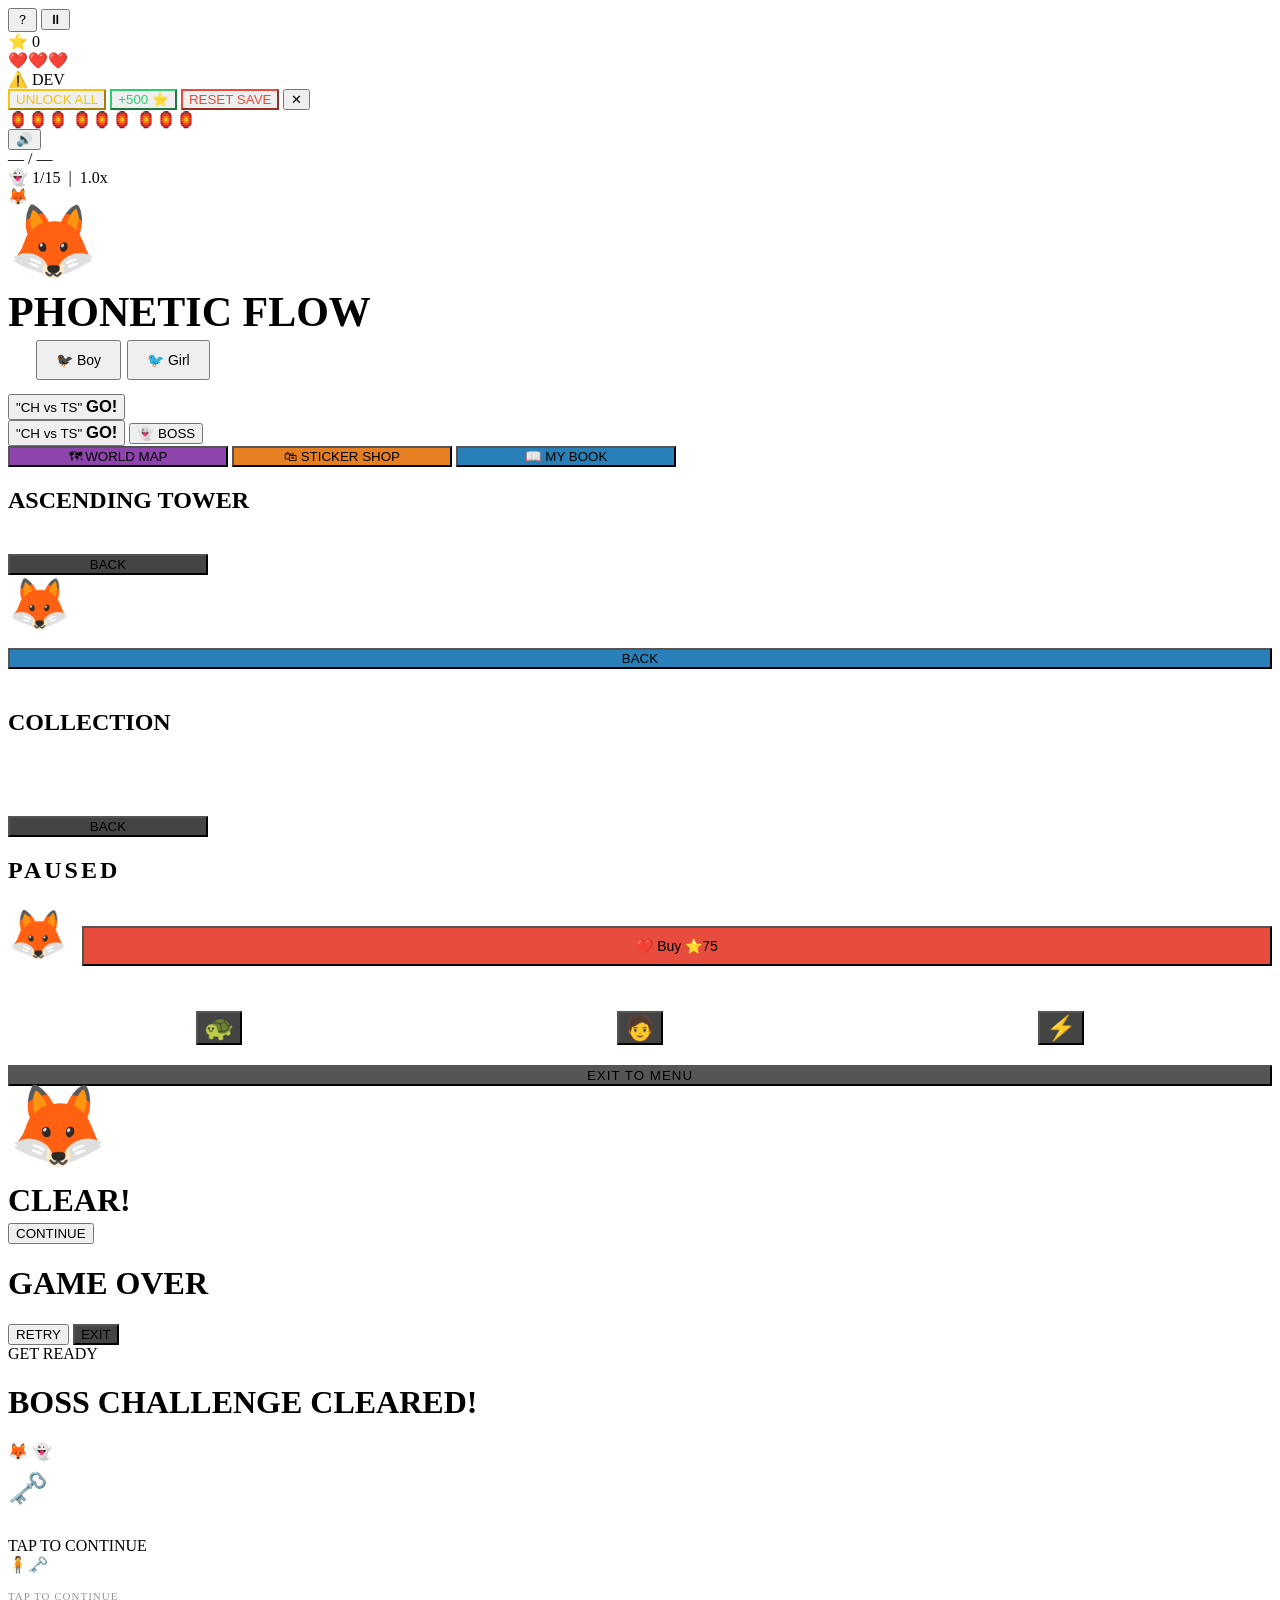
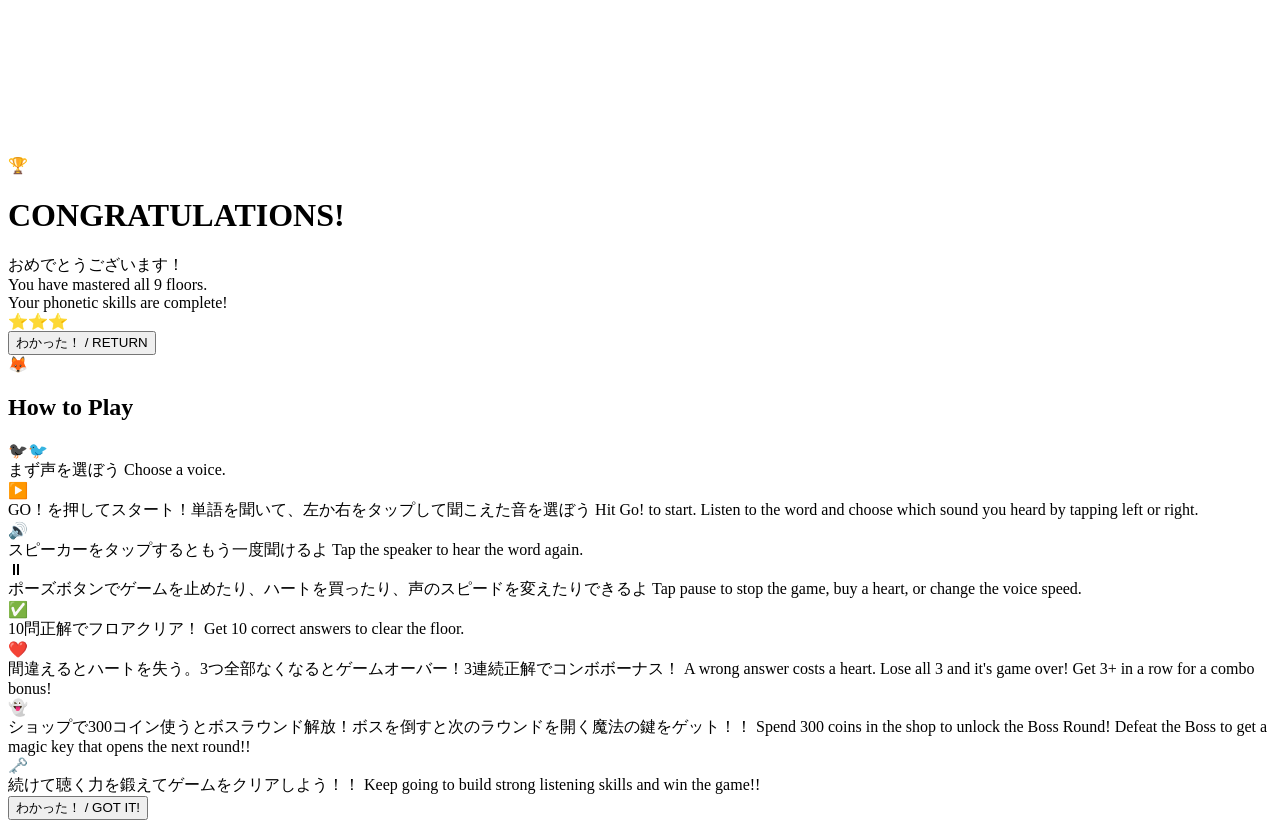
==== commit 16415590: "Rename gemini-code-1779409759346.html to index.html" ====
--- a/index.html
+++ b/index.html
@@ -5,442 +5,7 @@
     <meta name="viewport" content="width=device-width, initial-scale=1.0, maximum-scale=1.0, user-scalable=no, viewport-fit=cover">
     <link rel="manifest" href="manifest.json">
     <title>Phonetic Flow v5.4.0</title>
-    <style>
-        :root {
-            --bg-color: #0a0a1a;
-            --l-color: #2ecc71;
-            --r-color: #e67e22;
-            --accent: #f1c40f;
-            --text-color: #ffffff;
-            --font-main: 'Segoe UI', Roboto, Helvetica, Arial, sans-serif;
-            --font-retro: 'Courier New', Courier, monospace;
-        }
-        body, html {
-            margin: 0; padding: 0; height: 100%; overflow: hidden;
-            background-color: var(--bg-color); font-family: var(--font-main);
-            color: var(--text-color); user-select: none; touch-action: none;
-        }
-        .overlay {
-            position: fixed; top: 0; left: 0; width: 100%; height: 100%;
-            background: rgba(0,0,0,0.95); display: flex; flex-direction: column;
-            align-items: center; justify-content: center; z-index: 300;
-            text-align: center; padding: 20px; box-sizing: border-box;
-        }
-        .hidden { display: none !important; }
-
-        /* ── FIXED HUD ──────────────────────────────────────────────────── */
-        #currency-display {
-            position: fixed; top: 12px; right: 12px; font-size: 20px;
-            color: var(--accent); z-index: 500; font-weight: 900;
-            background: rgba(0,0,0,0.8); padding: 6px 12px;
-            border-radius: 20px; border: 2px solid var(--accent);
-        }
-        #lives-display {
-            position: fixed; top: 12px; left: 50%;
-            transform: translateX(-50%); font-size: 22px; z-index: 500;
-            background: rgba(0,0,0,0.6); padding: 4px 10px; border-radius: 16px;
-        }
-        #help-btn {
-            position: fixed; top: 12px; left: 12px; font-size: 18px;
-            font-weight: 900; z-index: 500; background: rgba(0,0,0,0.8);
-            color: var(--accent); border: 2px solid var(--accent);
-            border-radius: 50%; width: 40px; height: 40px;
-            display: flex; align-items: center; justify-content: center;
-            cursor: pointer; padding: 0; margin: 0; font-family: var(--font-retro);
-        }
-        #help-btn:active { transform: scale(0.92); }
-
-        /* ── GAME ARENA ─────────────────────────────────────────────────── */
-        #game-container {
-            position: relative; width: 100vw; height: 100vh;
-            display: flex; flex-direction: column; overflow: hidden;
-            background: #0a0a1a; transition: background 1.2s ease;
-        }
-        #stall-header {
-            background: #6b0f0f; border-bottom: 3px solid var(--accent);
-            display: flex; justify-content: center; gap: 6px;
-            padding: 8px 0 6px; flex-shrink: 0; z-index: 10; flex-wrap: wrap;
-            overflow: visible;
-        }
-        .lantern { font-size: 22px; animation: sway 2.5s ease-in-out infinite; display: inline-block; transform-origin: top center; }
-        .lantern:nth-child(even) { animation-delay: 0.7s; }
-        .lantern:nth-child(3n) { animation-delay: 0.35s; }
-        @keyframes sway { 0%,100%{transform:rotate(-12deg)} 50%{transform:rotate(12deg)} }
-
-        #speaker-row {
-            background: rgba(0,0,0,0.7); border-bottom: 2px solid rgba(241,196,15,0.3);
-            display: flex; align-items: center; gap: 10px;
-            padding: 6px 14px; flex-shrink: 0; z-index: 12; position: relative;
-        }
-        #speaker-btn {
-            font-size: 26px; cursor: pointer; transition: transform 0.1s;
-            flex-shrink: 0; background: none; border: none; padding: 0; margin: 0; line-height: 1;
-        }
-        #speaker-btn:active { transform: scale(0.82); }
-        #timer-wrap { display: none; }
-        #timer-bar { display: none; }
-        #pause-btn {
-            position: fixed; bottom: 20px; left: 20px;
-            font-size: 26px; cursor: pointer; transition: transform 0.1s;
-            background: rgba(0,0,0,0.7); border: 2px solid rgba(255,255,255,0.3);
-            border-radius: 50%; width: 52px; height: 52px;
-            display: none; align-items: center; justify-content: center;
-            color: rgba(255,255,255,0.85); z-index: 500; padding: 0; margin: 0;
-        }
-        #pause-btn.visible { display: flex; }
-        #pause-btn:active { transform: scale(0.88); }
-
-        #play-field { flex: 1; position: relative; display: flex; overflow: hidden; }
-        .lane-half { flex: 1; height: 100%; position: relative; overflow: hidden; }
-        #lane-l { border-right: 1px solid rgba(255,255,255,0.06); }
-        #lane-l::before { content:''; position:absolute; inset:0; background:var(--l-color); opacity:0.06; pointer-events:none; }
-        #lane-r::before { content:''; position:absolute; inset:0; background:var(--r-color); opacity:0.06; pointer-events:none; }
-
-        .lane-letter {
-            position: absolute; top: 20px; font-size: 72px; font-weight: 900;
-            color: var(--accent); opacity: 0.18; pointer-events: none; font-family: var(--font-retro);
-        }
-        #l-label { left: 14%; }
-        #r-label { right: 14%; }
-
-        #flash-l, #flash-r {
-            position: absolute; top: 0; width: 50%; height: 100%;
-            opacity: 0; pointer-events: none; z-index: 6;
-        }
-        #flash-l { left: 0; }
-        #flash-r { right: 0; }
-        @keyframes flashGreen { 0%{opacity:0.55} 100%{opacity:0} }
-        @keyframes flashRed   { 0%{opacity:0.45} 100%{opacity:0} }
-        .do-flash-green { animation: flashGreen 0.45s ease-out forwards; background: #2ecc71; }
-        .do-flash-red   { animation: flashRed   0.45s ease-out forwards; background: #e74c3c; }
-
-        #falling-target {
-            position: absolute; left: 50%; transform: translateX(-50%);
-            font-size: 58px; line-height: 1; z-index: 20;
-            pointer-events: none; top: -200px;
-        }
-
-        /* Stacks live inside each lane-half, anchored to bottom, grow upward */
-        .side-stack {
-            position: absolute; bottom: 8px; width: 100%;
-            display: flex; flex-direction: column; justify-content: flex-end; z-index: 10;
-            padding: 4px; box-sizing: border-box; pointer-events: none;
-            height: 50%; overflow: hidden;
-        }
-        /* Fix: Stacks now sit at a fixed 'floor' above the lane buttons */
-        #left-stack, #right-stack {
-            position: absolute; 
-            bottom: 120px; /* This keeps them from sliding below the screen */
-            width: 50%;
-            max-height: 65vh;
-            display: flex; 
-            flex-direction: column-reverse; 
-            pointer-events: none;
-            overflow: hidden;
-            z-index: 10;
-        }
-       /* Fix: Stacks now sit at a fixed 'floor' and don't cut off the pill shape */
-        #left-stack, #right-stack {
-            position: absolute; 
-            bottom: 120px; 
-            width: 100%; 
-            max-height: 65vh;
-            display: flex; 
-            flex-direction: column-reverse; 
-            pointer-events: none;
-            /* Removed overflow:hidden so the rounded ends show */
-            z-index: 10;
-        }
-
-        #left-stack  { left: 0; align-items: flex-start; padding-left: 10px; }
-        #right-stack { right: 0; align-items: flex-end; padding-right: 10px; }
-
-        .brick {
-            /* Width: uses percentage to fit screens, with a max limit */
-            width: 80%; 
-            max-width: 180px;
-            height: 45px; 
-            margin-top: 5px; 
-            border-radius: 25px; /* Perfect Pill Shape */
-            display: flex; 
-            align-items: center; 
-            justify-content: center;
-            /* Font size: significantly larger to fill the pill */
-            font-size: 20px; 
-            font-weight: bold; 
-            color: white;
-            animation: slideIn 0.18s ease-out; 
-            flex-shrink: 1; 
-            min-height: 30px;
-            box-shadow: 0 4px 8px rgba(0,0,0,0.3);
-            border: 2px solid rgba(255,255,255,0.3);
-            white-space: nowrap; 
-        }
-
-
-        @keyframes slideIn { from{opacity:0;transform:translateY(8px)} to{opacity:1;transform:none} }
-
-        /* ── FOX MASCOT INTRO ───────────────────────────────────────────── */
-        #fox-intro {
-            position: absolute; inset: 0; z-index: 40;
-            display: flex; flex-direction: column;
-            align-items: center; justify-content: center;
-            pointer-events: none; background: rgba(0,0,0,0.45);
-        }
-        #fox-intro .fox-emoji {
-            font-size: 100px; line-height: 1;
-            animation: foxDrop 0.5s cubic-bezier(0.34,1.56,0.64,1) forwards;
-        }
-        #fox-intro .fox-msg {
-            font-size: 17px; color: #fff; margin-top: 14px;
-            font-family: var(--font-retro); text-align: center;
-            padding: 0 20px; line-height: 1.6;
-            text-shadow: 0 0 12px rgba(0,0,0,0.9);
-            animation: foxDrop 0.5s 0.1s cubic-bezier(0.34,1.56,0.64,1) both;
-        }
-        #fox-intro.fox-out {
-            animation: foxFade 0.4s ease-out forwards;
-        }
-        @keyframes foxDrop {
-            0%  { opacity:0; transform: translateY(-40px) scale(0.6); }
-            100%{ opacity:1; transform: translateY(0)     scale(1);   }
-        }
-        @keyframes foxFade {
-            0%  { opacity:1; }
-            100%{ opacity:0; }
-        }
-        @keyframes foxResultPop {
-            0%  { opacity:0; transform: scale(0.5) translateY(30px); }
-            100%{ opacity:1; transform: scale(1)   translateY(0); }
-        }
-
-        /* ── COMBO & COIN ───────────────────────────────────────────────── */
-        .coin-pop {
-            position: absolute; font-size: 22px; z-index: 35;
-            pointer-events: none; animation: coinFly 0.8s ease-out forwards;
-        }
-        @keyframes coinFly { 0%{opacity:1;transform:translateY(0) scale(1.2)} 100%{opacity:0;transform:translateY(-90px) scale(0.4)} }
-
-        #combo-banner {
-            position: fixed;
-            top: 30%;
-            left: 50%;
-            transform: translateX(-50%);
-            font-family: var(--font-retro); font-weight: 900;
-            color: var(--accent); text-align: center;
-            pointer-events: none; z-index: 600; white-space: nowrap;
-            animation: comboBannerAnim 1.4s ease-out forwards;
-        }
-        @keyframes comboBannerAnim {
-            0%   { opacity:0;    transform: translateX(-50%) scale(0.5); }
-            20%  { opacity:0.78; transform: translateX(-50%) scale(1.15); }
-            55%  { opacity:0.78; transform: translateX(-50%) scale(1.0); }
-            100% { opacity:0;    transform: translateX(-50%) scale(0.85) translateY(-30px); }
-        }
-        .combo-label {
-            display: block; font-size: 13px; letter-spacing: 3px;
-            opacity: 0.75; margin-top: 3px;
-        }
-
-        #lightning-hud {
-            position: absolute; bottom: 8px; left: 50%; transform: translateX(-50%);
-            z-index: 50; font-family: var(--font-retro); font-size: 11px;
-            color: var(--accent); background: rgba(0,0,0,0.75);
-            padding: 4px 14px; border-radius: 16px;
-            border: 1px solid var(--accent); letter-spacing: 2px; pointer-events: none;
-        }
-
-        /* ── BOSS GHOST COUNTDOWN ───────────────────────────────────────── */
-        #boss-ghost-float {
-            position: absolute; top: 50%; left: 50%;
-            transform: translate(-50%, -50%);
-            font-size: 110px; line-height: 1;
-            z-index: 50; pointer-events: none;
-            animation: ghostFloat 1.5s ease-in-out infinite;
-        }
-        @keyframes ghostFloat {
-            0%,100% { transform: translate(-50%,-50%) translateY(0); }
-            50%      { transform: translate(-50%,-50%) translateY(-14px); }
-        }
-        @keyframes ghostExpand {
-            0%   { transform: translate(-50%,-50%) scale(1); opacity: 1; }
-            100% { transform: translate(-50%,-50%) scale(12); opacity: 0; }
-        }
-        #boss-ghost-float.expanding {
-            animation: ghostExpand 0.65s ease-in forwards;
-        }
-
-        /* ── BOSS CLEAR — fox bouncing ghost ────────────────────────────── */
-        @keyframes foxBounceLeft {
-            0%   { transform: translateX(0) scaleX(1); }
-            30%  { transform: translateX(-12px) scaleX(-1.1); }
-            60%  { transform: translateX(0) scaleX(1); }
-            100% { transform: translateX(0) scaleX(1); }
-        }
-        @keyframes ghostBounceOff {
-            0%   { transform: translateX(0) rotate(0deg); opacity: 1; }
-            20%  { transform: translateX(0) rotate(-15deg); opacity: 1; }
-            100% { transform: translateX(200px) rotate(60deg) scale(0.2); opacity: 0; }
-        }
-        .lc-boss-row { display: flex; align-items: center; justify-content: center; gap: 8px; font-size: 60px; margin: 6px 0; }
-        .lc-fox-bounce { display: inline-block; animation: foxBounceLeft 0.7s 0.3s ease-in-out; }
-        .lc-ghost-flyoff { display: inline-block; animation: ghostBounceOff 0.7s 0.5s ease-in both; }
-
-        /* ── MENUS ──────────────────────────────────────────────────────── */
-        #shopkeeper-area {
-            background: #000; border: 3px solid #fff; border-radius: 10px;
-            width: 100%; min-height: 110px; margin-bottom: 14px;
-            display: flex; flex-direction: column; align-items: center;
-            justify-content: center; padding: 10px; box-sizing: border-box;
-            font-family: var(--font-retro);
-        }
-        #shopkeeper-text { font-weight: bold; text-transform: uppercase; color: #fff; }
-        #shopkeeper-text.trade-offer { color: var(--accent); }
-        .item-card { background: transparent; display: flex; flex-direction: column; align-items: center; padding: 10px; }
-        .item-card div { font-size: 50px; margin-bottom: 5px; }
-        .book-sticker { font-size: 70px; transition: transform 0.3s; }
-        button {
-            padding: 12px 20px; font-size: 16px; border-radius: 40px;
-            border: none; background: #3498db; color: white; cursor: pointer;
-            font-weight: bold; font-family: var(--font-main); margin: 6px; transition: transform 0.1s;
-        }
-        button:active { transform: scale(0.95); }
-        button:disabled { background: #444; color: #888; transform: none; }
-        .active-yellow { background: var(--accent) !important; color: #000 !important; }
-        #gender-panel {
-            width: 100%; max-width: 320px; background: rgba(255,255,255,0.07);
-            border: 1px solid rgba(255,255,255,0.15); border-radius: 16px;
-            padding: 14px 16px; box-sizing: border-box; margin: 10px 0 4px;
-        }
-        #gender-panel label { display: block; font-size: 11px; letter-spacing: 0.08em; text-transform: uppercase; color: rgba(255,255,255,0.5); margin-bottom: 8px; }
-        #gender-panel .gender-row { display: flex; gap: 8px; justify-content: center; }
-        #gender-panel button { width: 120px; background: #444; margin: 0; }
-        #btn-mike  { background: #c8d8f0; color: #1a2a3a; }
-        #btn-jenny { background: #f5ccd4; color: #3a1a22; }
-        #btn-mike.active-yellow  { background: #c8d8f0 !important; color: #1a2a3a !important; border: 3px solid var(--accent) !important; box-shadow: 0 0 10px var(--accent); }
-        #btn-jenny.active-yellow { background: #f5ccd4 !important; color: #3a1a22 !important; border: 3px solid var(--accent) !important; box-shadow: 0 0 10px var(--accent); }
-        .tower-item { background: #222; width: 85%; margin: 6px; padding: 15px; border-radius: 12px; border: 2px solid #444; transition: 0.3s; }
-        @keyframes goldSparkle {
-            0%{transform:scale(1);filter:brightness(1)} 50%{transform:scale(1.3);filter:brightness(1.5) drop-shadow(0 0 20px #f1c40f)} 100%{transform:scale(1);filter:brightness(1)}
-        }
-        .purchased-anim { animation: goldSparkle 0.6s ease; }
-
-        #start-btn-group { display: flex; gap: 0; width: 260px; margin-top: 14px; border-radius: 40px; overflow: hidden; }
-        #btn-practice { flex:1; padding:12px 8px; font-size:13px; border:none; background:var(--l-color); color:#000; cursor:pointer; font-weight:900; font-family:var(--font-main); border-radius:40px 0 0 40px; transition:filter 0.1s; margin:0; }
-        #btn-challenge { flex:1; padding:12px 10px; font-size:15px; border:none; background:#d4510a; color:#fff; cursor:pointer; font-weight:900; font-family:var(--font-main); border-radius:0 40px 40px 0; transition:filter 0.1s; margin:0; }
-        #btn-practice:active, #btn-challenge:active { filter: brightness(0.85); }
-        #btn-start-single { background: var(--l-color); min-width: 220px; font-size: 18px; margin-top: 14px; }
-        #round-win-coins { font-size: 20px; color: var(--accent); font-weight: 900; font-family: var(--font-retro); margin: 4px 0 16px; letter-spacing: 1px; }
-
-        /* ── HELP ───────────────────────────────────────────────────────── */
-        #help-screen {
-            position: fixed; top: 0; left: 0; width: 100%; height: 100%;
-            background: #000; display: flex; flex-direction: column;
-            align-items: center; justify-content: flex-start;
-            z-index: 800; font-family: var(--font-retro);
-            padding: 12px; box-sizing: border-box; overflow: hidden;
-        }
-        .help-inner {
-            border: 3px solid var(--accent); border-radius: 10px;
-            padding: 18px 16px 16px; width: 100%; max-width: 440px;
-            display: flex; flex-direction: column; align-items: center;
-            max-height: calc(100vh - 24px); overflow-y: auto; box-sizing: border-box;
-        }
-        .help-key { font-size: 72px; margin-bottom: 8px; animation: helpKeyFloat 2.5s ease-in-out infinite; }
-        @keyframes helpKeyFloat { 0%,100%{transform:translateY(0)} 50%{transform:translateY(-8px)} }
-        .help-inner h2 { color: var(--accent); font-size: 22px; letter-spacing: 3px; text-transform: uppercase; margin: 0 0 20px 0; }
-        .help-body { display: flex; flex-direction: column; width: 100%; gap: 0; }
-        .help-row { display: flex; align-items: flex-start; gap: 12px; padding: 12px 0; border-bottom: 1px solid rgba(255,255,255,0.08); }
-        .help-row:last-child { border-bottom: none; }
-        .help-row .icon { font-size: 28px; flex-shrink: 0; width: 36px; text-align: center; line-height: 1.2; }
-        .help-row .text { flex: 1; }
-        .help-row .jp { font-size: 15px; color: var(--accent); display: block; margin-bottom: 4px; line-height: 1.4; }
-        .help-row .en { font-size: 13px; color: rgba(255,255,255,0.55); display: block; line-height: 1.4; }
-        .got-it-btn { margin-top: 24px; background: var(--accent) !important; color: #000 !important; font-family: var(--font-retro) !important; font-weight: 900; letter-spacing: 2px; border-radius: 6px !important; padding: 14px 40px; font-size: 16px; }
-
-        /* ── KEY CEREMONY ───────────────────────────────────────────────── */
-        #key-ceremony { position: fixed; top:0; left:0; width:100%; height:100%; background:#000; display:flex; flex-direction:column; align-items:center; justify-content:center; z-index:900; font-family:var(--font-retro); color:var(--accent); }
-        #key-ceremony .ceremony-sprite { font-size: 80px; animation: holdUp 0.6s ease-out forwards; }
-        #key-ceremony .ceremony-key { font-size: 60px; position: relative; top: -30px; left: 20px; filter: sepia(1) saturate(5) hue-rotate(5deg) brightness(1.4); animation: keyAppear 0.4s 0.5s ease-out both; }
-        #key-ceremony .ceremony-text { font-size: 18px; margin-top: 30px; text-align: center; line-height: 2; animation: fadeIn 0.5s 1s ease-out both; text-transform: uppercase; letter-spacing: 2px; }
-        #key-ceremony .ceremony-border { border: 4px solid var(--accent); padding: 40px 30px; border-radius: 8px; display: flex; flex-direction: column; align-items: center; }
-        @keyframes holdUp { from{transform:translateY(40px);opacity:0} to{transform:translateY(0);opacity:1} }
-        @keyframes keyAppear { from{transform:scale(0) rotate(-30deg);opacity:0} to{transform:scale(1) rotate(0deg);opacity:1} }
-        @keyframes fadeIn { from{opacity:0} to{opacity:1} }
-
-        /* ── CONGRATS ───────────────────────────────────────────────────── */
-        #congrats-screen { position:fixed; top:0; left:0; width:100%; height:100%; background:#000; display:flex; flex-direction:column; align-items:center; justify-content:center; z-index:950; font-family:var(--font-retro); color:var(--accent); overflow:hidden; }
-        #congrats-screen .confetti-canvas { position:absolute; top:0; left:0; width:100%; height:100%; pointer-events:none; }
-        #congrats-screen .congrats-inner { border:4px solid var(--accent); padding:40px 30px; border-radius:12px; display:flex; flex-direction:column; align-items:center; position:relative; z-index:2; max-width:360px; width:90%; background:rgba(0,0,0,0.85); }
-        #congrats-screen .trophy-row { font-size:72px; margin-bottom:10px; animation:trophyBounce 0.7s ease-out forwards; }
-        @keyframes trophyBounce { 0%{transform:scale(0) rotate(-15deg);opacity:0} 60%{transform:scale(1.2) rotate(5deg);opacity:1} 80%{transform:scale(0.95) rotate(-2deg)} 100%{transform:scale(1) rotate(0deg)} }
-        #congrats-screen h1 { color:var(--accent); font-size:26px; letter-spacing:4px; text-transform:uppercase; margin:0 0 8px 0; animation:fadeIn 0.5s 0.5s ease-out both; }
-        #congrats-screen .congrats-sub { font-size:13px; color:rgba(255,255,255,0.6); margin-bottom:24px; line-height:1.7; animation:fadeIn 0.5s 0.8s ease-out both; text-transform:uppercase; letter-spacing:1px; }
-        #congrats-screen .star-row { font-size:32px; margin-bottom:24px; letter-spacing:6px; animation:fadeIn 0.5s 1.1s ease-out both; }
-        #congrats-screen button { animation:fadeIn 0.5s 1.4s ease-out both; background:var(--accent) !important; color:#000 !important; font-family:var(--font-retro) !important; font-weight:900; letter-spacing:2px; border-radius:6px !important; padding:14px 40px; font-size:15px; width:100%; }
-
-        @keyframes heartAppear { 0%{transform:scale(0.5);filter:drop-shadow(0 0 0px #f1c40f);opacity:0} 50%{transform:scale(1.4);filter:drop-shadow(0 0 16px #f1c40f);opacity:1} 75%{transform:scale(0.9);filter:drop-shadow(0 0 8px #f1c40f)} 100%{transform:scale(1);filter:drop-shadow(0 0 4px #f1c40f);opacity:1} }
-        .heart-new { animation: heartAppear 0.6s ease-out forwards; }
-        @keyframes heartBreakAnim { 0%{transform:scale(1.4);opacity:1} 100%{transform:scale(0.6);opacity:0} }
-     .heart-break {
-    position: fixed;
-    font-size: 55px; 
-    pointer-events: none;
-    z-index: 2000;
-    opacity: 0.9;
-    filter: hue-rotate(310deg) brightness(1.2);
-    text-shadow: 0 0 20px rgba(255, 105, 180, 0.6);
-    animation: heartBreakFloat 1.0s ease-out forwards;
-}
-@keyframes heartBreakFloat {
-    0%   { transform: translateY(0) scale(1.1); opacity: 0.9; }
-    100% { transform: translateY(-120px) scale(0.6); opacity: 0; }
-}
-
-        /* ── LIGHTNING COUNTDOWN ────────────────────────────────────────── */
-        #lightning-countdown { position:fixed; top:0; left:0; width:100%; height:100%; background:#000; display:flex; flex-direction:column; align-items:center; justify-content:center; z-index:920; font-family:var(--font-retro); color:var(--accent); }
-        #lightning-countdown .lcd-number { font-size:140px; font-weight:900; letter-spacing:-4px; animation:countPop 0.4s ease-out; text-shadow:0 0 40px var(--accent); }
-        #lightning-countdown .lcd-label  { font-size:14px; letter-spacing:4px; text-transform:uppercase; opacity:0.6; margin-top:10px; }
-        #lightning-countdown .lcd-ghost  { font-size:100px; animation:ghostAppear 0.4s ease-out; }
-        @keyframes countPop   { 0%{transform:scale(1.6);opacity:0} 100%{transform:scale(1);opacity:1} }
-        @keyframes ghostAppear{ 0%{transform:scale(0.5) rotate(-20deg);opacity:0} 60%{transform:scale(1.3) rotate(5deg);opacity:1} 100%{transform:scale(1) rotate(0deg);opacity:1} }
-
-        /* ── BOSS CLEAR ─────────────────────────────────────────────────── */
-        #lightning-clear { position:fixed; top:0; left:0; width:100%; height:100%; background:rgba(0,0,0,0.92); display:flex; flex-direction:column; align-items:center; justify-content:center; z-index:925; font-family:var(--font-retro); cursor:pointer; }
-        #lightning-clear .lc-inner { border:4px solid var(--accent); padding:40px 30px; border-radius:12px; display:flex; flex-direction:column; align-items:center; animation:fadeIn 0.3s ease-out; }
-        #lightning-clear h1 { color:var(--accent); font-size:22px; letter-spacing:3px; text-transform:uppercase; margin:16px 0 8px; text-shadow:0 0 20px var(--accent); }
-        #lightning-clear .lc-sub { font-size:12px; color:rgba(255,255,255,0.4); letter-spacing:2px; text-transform:uppercase; margin-top:24px; }
-
-        /* ── DEV PANEL ──────────────────────────────────────────────────── */
-        #dev-panel { position:fixed; bottom:0; left:0; right:0; z-index:1000; background:rgba(0,0,0,0.92); border-top:2px solid #e74c3c; padding:8px 12px; display:flex; align-items:center; gap:8px; flex-wrap:wrap; font-family:var(--font-retro); font-size:11px; }
-        #dev-panel span { color:#e74c3c; font-weight:900; letter-spacing:1px; flex-shrink:0; }
-        #dev-panel button { padding:4px 10px; font-size:11px; border-radius:4px; margin:2px; background:#222; border:1px solid #e74c3c; color:#e74c3c; font-family:var(--font-retro); }
-        #dev-panel button.dev-active { background:#e74c3c; color:#000; }
-        /* ── PAUSE BOUNCE ───────────────────────────────────────────────── */
-        @keyframes pauseBounceIn {
-            0%   { opacity:0; transform: scale(0.3) translateY(60px); }
-            55%  { opacity:1; transform: scale(1.07) translateY(-5px); }
-            75%  { transform: scale(0.97) translateY(2px); }
-            90%  { transform: scale(1.02) translateY(-1px); }
-            100% { transform: scale(1)    translateY(0); }
-        }
-        @keyframes pauseBounceOut {
-            0%   { opacity:1; transform: scale(1) translateY(0); }
-            25%  { transform: scale(1.05) translateY(-4px); }
-            100% { opacity:0; transform: scale(0.3) translateY(60px); }
-        }
-        #pause-menu .pmenu-inner {
-            background: rgba(20,28,36,0.97);
-            border: 2px solid var(--accent);
-            border-radius: 24px;
-            padding: 26px 22px 20px;
-            width: 88%; max-width: 310px;
-            animation: pauseBounceIn 0.45s cubic-bezier(0.34,1.56,0.64,1) forwards;
-        }
-        #pause-menu.bouncing-out .pmenu-inner {
-            animation: pauseBounceOut 0.25s ease-in forwards;
-        }
-    </style>
+    <link rel="stylesheet" href="style.css">
 </head>
 <body>
 
@@ -488,7 +53,6 @@
     </div>
 </div>
 
-<!-- MAIN MENU -->
 <div id="main-menu" class="overlay">
     <div style="font-size:72px;line-height:1;margin-bottom:6px;animation:foxDrop 0.5s cubic-bezier(0.34,1.56,0.64,1) forwards;">🦊</div>
     <div id="streak-banner" class="hidden" style="font-size:18px;font-family:var(--font-retro);color:var(--accent);margin-bottom:10px;letter-spacing:2px;font-weight:900;text-shadow:0 0 16px var(--accent),0 0 32px var(--accent);"></div>
@@ -508,14 +72,12 @@
     <button onclick="showMenu('sticker-book')" style="width:220px;background:#2980b9;">📖 MY BOOK</button>
 </div>
 
-<!-- LEVEL SELECT -->
 <div id="level-select" class="overlay hidden">
     <h2 style="color:var(--accent)">ASCENDING TOWER</h2>
     <div id="tower-list" style="display:flex;flex-direction:column-reverse;width:100%;align-items:center;overflow-y:auto;max-height:60vh;"></div>
     <button onclick="showMenu('main-menu')" style="background:#444;width:200px;margin-top:20px;flex-shrink:0;">BACK</button>
 </div>
 
-<!-- SHOP -->
 <div id="shop-menu" class="overlay hidden">
     <div id="shopkeeper-area">
         <div style="font-size:50px;">🦊</div>
@@ -525,19 +87,16 @@
     <button onclick="showMenu('main-menu')" style="background:#2980b9;width:100%;margin-top:15px;">BACK</button>
 </div>
 
-<!-- STICKER BOOK -->
 <div id="sticker-book" class="overlay hidden" style="display:flex;flex-direction:column;">
     <h2 style="margin-top:40px;color:var(--accent);flex-shrink:0;">COLLECTION</h2>
     <div id="book-display" style="flex-grow:1;overflow-y:auto;width:100%;padding:20px;box-sizing:border-box;display:grid;grid-template-columns:repeat(3,1fr);gap:20px;justify-items:center;align-content:start;"></div>
     <button onclick="showMenu('main-menu')" style="background:#444;width:200px;margin:20px 0;flex-shrink:0;">BACK</button>
 </div>
 
-<!-- PAUSE MENU -->
 <div id="pause-menu" class="overlay hidden" onclick="if(event.target===this)togglePause()">
     <div class="pmenu-inner">
         <h2 style="color:var(--accent);margin:0 0 20px 0;letter-spacing:3px;">PAUSED</h2>
 
-        <!-- Fox + heart -->
         <div style="display:flex;align-items:center;gap:14px;margin-bottom:20px;">
             <div style="font-size:48px;line-height:1;flex-shrink:0;">🦊</div>
             <div style="flex:1;">
@@ -546,7 +105,6 @@
             </div>
         </div>
 
-        <!-- Voice Speed -->
         <div style="margin-bottom:20px;">
             <div style="font-size:13px;font-weight:900;letter-spacing:2px;color:rgba(255,255,255,0.8);margin-bottom:9px;text-align:center;font-family:var(--font-retro);">VOICE SPEED</div>
             <div style="display:flex;justify-content:space-around;">
@@ -556,12 +114,10 @@
             </div>
         </div>
 
-        <!-- Exit -->
         <button onclick="pauseExitToMenu()" style="background:#555;width:100%;margin:0;letter-spacing:1px;">EXIT TO MENU</button>
     </div>
 </div>
 
-<!-- ROUND WIN -->
 <div id="round-win" class="overlay hidden">
     <div style="font-size:80px;line-height:1;margin-bottom:8px;animation:foxResultPop 0.5s cubic-bezier(0.34,1.56,0.64,1) forwards;">🦊</div>
     <div id="fox-round-msg" style="font-size:16px;color:#fff;font-family:var(--font-retro);text-align:center;margin:0 0 16px 0;line-height:1.7;padding:0 20px;"></div>
@@ -570,20 +126,17 @@
     <button onclick="showMenu('main-menu')">CONTINUE</button>
 </div>
 
-<!-- GAME OVER -->
 <div id="game-over" class="overlay hidden">
     <h1 style="color:var(--r-color);">GAME OVER</h1>
     <button onclick="startGame()">RETRY</button>
     <button onclick="showMenu('main-menu')" style="background:#444;">EXIT</button>
 </div>
 
-<!-- LIGHTNING COUNTDOWN -->
 <div id="lightning-countdown" class="hidden">
     <div id="lcd-content"></div>
     <div class="lcd-label">GET READY</div>
 </div>
 
-<!-- BOSS CLEAR -->
 <div id="lightning-clear" class="hidden" onclick="dismissLightningClear()">
     <div class="lc-inner">
         <h1>BOSS CHALLENGE CLEARED!</h1>
@@ -599,7 +152,6 @@
     </div>
 </div>
 
-<!-- KEY CEREMONY -->
 <div id="key-ceremony" class="hidden" onclick="dismissKeyCeremony()">
     <div class="ceremony-border" style="cursor:pointer;">
         <div style="display:flex;align-items:flex-start;">
@@ -611,7 +163,6 @@
     </div>
 </div>
 
-<!-- CONGRATULATIONS -->
 <div id="congrats-screen" class="hidden">
     <canvas class="confetti-canvas" id="confetti-canvas"></canvas>
     <div class="congrats-inner">
@@ -623,7 +174,6 @@
     </div>
 </div>
 
-<!-- HELP SCREEN -->
 <div id="help-screen" class="hidden">
     <div class="help-inner">
         <div class="help-key">🦊</div>
@@ -690,930 +240,6 @@
     </div>
 </div>
 
-<script>
-    // ─── LEVEL DATA ───────────────────────────────────────────────────────────
-    const levels = {
-        1: { name:"S vs SH", folder:"S_vs_SH", sounds:["S","SH"], targets:["🌸","🦆","👾"],
-             words:[
-                {sound:"S",position:"initial",word:"sea"},{sound:"S",position:"initial",word:"sail"},{sound:"S",position:"initial",word:"song"},
-                {sound:"SH",position:"initial",word:"she"},{sound:"SH",position:"initial",word:"shake"},{sound:"SH",position:"initial",word:"show"},
-                {sound:"S",position:"medial",word:"basin"},{sound:"S",position:"medial",word:"lesson"},{sound:"S",position:"medial",word:"basic"},
-                {sound:"SH",position:"medial",word:"nation"},{sound:"SH",position:"medial",word:"fashion"},{sound:"SH",position:"medial",word:"fishing"},
-                {sound:"S",position:"final",word:"bus"},{sound:"S",position:"final",word:"face"},{sound:"S",position:"final",word:"nice"},
-                {sound:"SH",position:"final",word:"bush"},{sound:"SH",position:"final",word:"fish"},{sound:"SH",position:"final",word:"rush"}],
-             stickers:[{emoji:"🌙",price:50},{emoji:"⭐",price:100},{emoji:"🌟",price:200},{emoji:"🌠",price:300},{emoji:"🌌",price:500}]},
-        2: { name:"S vs TH", folder:"S_vs_TH_voiceless", sounds:["S","TH"], targets:["🦆","🪆","👾"],
-             words:[
-                {sound:"S",position:"initial",word:"sea"},{sound:"S",position:"initial",word:"sin"},{sound:"S",position:"initial",word:"soap"},
-                {sound:"TH",position:"initial",word:"thin"},{sound:"TH",position:"initial",word:"think"},{sound:"TH",position:"initial",word:"three"},
-                {sound:"S",position:"medial",word:"basin"},{sound:"S",position:"medial",word:"frosty"},{sound:"S",position:"medial",word:"lesson"},
-                {sound:"TH",position:"medial",word:"author"},{sound:"TH",position:"medial",word:"nothing"},{sound:"TH",position:"medial",word:"method"},
-                {sound:"S",position:"final",word:"base"},{sound:"S",position:"final",word:"peace"},{sound:"S",position:"final",word:"bus"},
-                {sound:"TH",position:"final",word:"bath"},{sound:"TH",position:"final",word:"math"},{sound:"TH",position:"final",word:"teeth"}],
-             stickers:[{emoji:"🌬️",price:50},{emoji:"🍃",price:100},{emoji:"🌀",price:200},{emoji:"⚡",price:300},{emoji:"🌊",price:500}]},
-        3: { name:"F vs P", folder:"F_vs_P", sounds:["F","P"], targets:["🗼","🦆","🪆"],
-             words:[
-                {sound:"F",position:"initial",word:"fan"},{sound:"F",position:"initial",word:"feel"},{sound:"F",position:"initial",word:"photo"},
-                {sound:"P",position:"initial",word:"pan"},{sound:"P",position:"initial",word:"peel"},{sound:"P",position:"initial",word:"pot"},
-                {sound:"F",position:"medial",word:"after"},{sound:"F",position:"medial",word:"offer"},{sound:"F",position:"medial",word:"sofa"},
-                {sound:"P",position:"medial",word:"paper"},{sound:"P",position:"medial",word:"open"},{sound:"P",position:"medial",word:"topic"},
-                {sound:"F",position:"final",word:"leaf"},{sound:"F",position:"final",word:"roof"},{sound:"F",position:"final",word:"safe"},
-                {sound:"P",position:"final",word:"leap"},{sound:"P",position:"final",word:"rope"},{sound:"P",position:"final",word:"tape"}],
-             stickers:[{emoji:"🍂",price:50},{emoji:"🦊",price:100},{emoji:"🍁",price:200},{emoji:"🦋",price:300},{emoji:"🌸",price:500}]},
-        4:  { name:"L vs R", folder:"L_vs_R", sounds:["L","R"], targets:["🍥","🦆","🪆"],
-             words:[
-                {sound:"L",position:"initial",word:"lake"},{sound:"L",position:"initial",word:"leaf"},{sound:"L",position:"initial",word:"low"},
-                {sound:"R",position:"initial",word:"rain"},{sound:"R",position:"initial",word:"road"},{sound:"R",position:"initial",word:"rice"},
-                {sound:"L",position:"medial",word:"alive"},{sound:"L",position:"medial",word:"balloon"},{sound:"L",position:"medial",word:"below"},
-                {sound:"R",position:"medial",word:"arena"},{sound:"R",position:"medial",word:"carrot"},{sound:"R",position:"medial",word:"story"},
-                {sound:"L",position:"final",word:"bell"},{sound:"L",position:"final",word:"feel"},{sound:"L",position:"final",word:"tall"},
-                {sound:"R",position:"final",word:"star"},{sound:"R",position:"final",word:"door"},{sound:"R",position:"final",word:"far"}],
-             stickers:[{emoji:"☁️",price:50},{emoji:"🌱",price:100},{emoji:"🌲",price:200},{emoji:"🦅",price:300},{emoji:"💎",price:500}]},
-        5: { name:"Z vs TH (voiced)", folder:"Z_vs_TH_voiced", sounds:["Z","TH"], targets:["🐍","🦎","👾"],
-             words:[
-                {sound:"Z",position:"initial",word:"zoo"},{sound:"Z",position:"initial",word:"zone"},{sound:"Z",position:"initial",word:"zero"},
-                {sound:"TH",position:"initial",word:"the"},{sound:"TH",position:"initial",word:"this"},{sound:"TH",position:"initial",word:"those"},
-                {sound:"Z",position:"medial",word:"frozen"},{sound:"Z",position:"medial",word:"razor"},{sound:"Z",position:"medial",word:"season"},
-                {sound:"TH",position:"medial",word:"father"},{sound:"TH",position:"medial",word:"mother"},{sound:"TH",position:"medial",word:"other"},
-                {sound:"Z",position:"final",word:"bees"},{sound:"Z",position:"final",word:"nose"},{sound:"Z",position:"final",word:"phase"},
-                {sound:"TH",position:"final",word:"bathe"},{sound:"TH",position:"final",word:"breathe"},{sound:"TH",position:"final",word:"soothe"}],
-             stickers:[{emoji:"🐝",price:50},{emoji:"🦎",price:100},{emoji:"🐍",price:200},{emoji:"🦁",price:300},{emoji:"🔥",price:500}]},
-        6: { name:"CH vs TS", folder:"CH_vs_TS", sounds:["CH","TS"], targets:["⛩️","🏮","🎋"],
-             words:[
-                {sound:"CH",position:"initial",word:"chain"},{sound:"CH",position:"initial",word:"chip"},{sound:"CH",position:"initial",word:"choose"},
-                {sound:"CH",position:"medial",word:"teacher"},{sound:"CH",position:"medial",word:"kitchen"},{sound:"CH",position:"medial",word:"nature"},
-                {sound:"CH",position:"final",word:"beach"},{sound:"CH",position:"final",word:"catch"},{sound:"CH",position:"final",word:"coach"},
-                {sound:"TS",position:"final",word:"boats"},{sound:"TS",position:"final",word:"cats"},{sound:"TS",position:"final",word:"roots"}],
-             stickers:[{emoji:"🎵",price:50},{emoji:"🎸",price:100},{emoji:"🎺",price:200},{emoji:"🎻",price:300},{emoji:"🎹",price:500}]},
-        7: { name:"N vs NG", folder:"N_vs_NG", sounds:["N","NG"], targets:["🎋","🌿","🦆"],
-             words:[
-                {sound:"N",position:"initial",word:"nail"},{sound:"N",position:"initial",word:"night"},{sound:"N",position:"initial",word:"nose"},
-                {sound:"N",position:"medial",word:"animal"},{sound:"N",position:"medial",word:"dinner"},{sound:"N",position:"medial",word:"money"},
-                {sound:"NG",position:"medial",word:"anger"},{sound:"NG",position:"medial",word:"finger"},{sound:"NG",position:"medial",word:"longer"},
-                {sound:"N",position:"final",word:"bone"},{sound:"N",position:"final",word:"moon"},{sound:"N",position:"final",word:"train"},
-                {sound:"NG",position:"final",word:"king"},{sound:"NG",position:"final",word:"long"},{sound:"NG",position:"final",word:"song"}],
-             stickers:[{emoji:"🌿",price:50},{emoji:"🍀",price:100},{emoji:"🌺",price:200},{emoji:"🦚",price:300},{emoji:"🌈",price:500}]},
-        8: { name:"V vs B", folder:"V_vs_B", sounds:["V","B"], targets:["🙈","🙉","🙊"],
-             words:[
-                {sound:"V",position:"initial",word:"van"},{sound:"V",position:"initial",word:"vine"},{sound:"V",position:"initial",word:"vote"},
-                {sound:"B",position:"initial",word:"ban"},{sound:"B",position:"initial",word:"bone"},{sound:"B",position:"initial",word:"boat"},
-                {sound:"V",position:"medial",word:"clever"},{sound:"V",position:"medial",word:"oven"},{sound:"V",position:"medial",word:"river"},
-                {sound:"B",position:"medial",word:"table"},{sound:"B",position:"medial",word:"robot"},{sound:"B",position:"medial",word:"cabin"},
-                {sound:"V",position:"final",word:"cave"},{sound:"V",position:"final",word:"live"},{sound:"V",position:"final",word:"stove"},
-                {sound:"B",position:"final",word:"cab"},{sound:"B",position:"final",word:"robe"},{sound:"B",position:"final",word:"tube"}],
-             stickers:[{emoji:"💧",price:50},{emoji:"🐚",price:100},{emoji:"🦀",price:200},{emoji:"🦈",price:300},{emoji:"🔱",price:500}]},
-        9: { name:"L vs R Blends", folder:"L_blends_vs_R_blends", sounds:["L_blend","R_blend"], labels:["L","R"], targets:["🍢","🏮","👾"],
-             words:[
-                {sound:"L_blend_bl",position:"initial",word:"blade"},{sound:"L_blend_bl",position:"initial",word:"blow"},{sound:"L_blend_bl",position:"initial",word:"blue"},
-                {sound:"L_blend_cl",position:"initial",word:"clay"},{sound:"L_blend_cl",position:"initial",word:"clean"},{sound:"L_blend_cl",position:"initial",word:"climb"},
-                {sound:"L_blend_fl",position:"initial",word:"flag"},{sound:"L_blend_fl",position:"initial",word:"flat"},{sound:"L_blend_fl",position:"initial",word:"flow"},
-                {sound:"L_blend_gl",position:"initial",word:"glad"},{sound:"L_blend_gl",position:"initial",word:"glow"},{sound:"L_blend_gl",position:"initial",word:"glue"},
-                {sound:"L_blend_pl",position:"initial",word:"plan"},{sound:"L_blend_pl",position:"initial",word:"play"},{sound:"L_blend_pl",position:"initial",word:"plus"},
-                {sound:"R_blend_br",position:"initial",word:"brain"},{sound:"R_blend_br",position:"initial",word:"bread"},{sound:"R_blend_br",position:"initial",word:"broke"},
-                {sound:"R_blend_cr",position:"initial",word:"crab"},{sound:"R_blend_cr",position:"initial",word:"crime"},{sound:"R_blend_cr",position:"initial",word:"cross"},
-                {sound:"R_blend_fr",position:"initial",word:"frame"},{sound:"R_blend_fr",position:"initial",word:"free"},{sound:"R_blend_fr",position:"initial",word:"frog"},
-                {sound:"R_blend_gr",position:"initial",word:"grab"},{sound:"R_blend_gr",position:"initial",word:"green"},{sound:"R_blend_gr",position:"initial",word:"grow"},
-                {sound:"R_blend_pr",position:"initial",word:"price"},{sound:"R_blend_pr",position:"initial",word:"proud"},{sound:"R_blend_pr",position:"initial",word:"prove"}],
-             stickers:[{emoji:"🌊",price:50},{emoji:"🏄",price:100},{emoji:"🐬",price:200},{emoji:"🦅",price:300},{emoji:"🏆",price:500}]},
-    };
-
-    const FINAL_LEVEL = 9;
-    const ROUND_LENGTH = 10;
-    const CHALLENGE_LENGTH = 15;
-    const BASE_FALL_SPEED = 2.2;
-    const MAX_FALL_SPEED = 5.5;
-    const CHALLENGE_TARGETS = ["👻","👻","👾","👻","👻"];
-
-    // ─── STATE ────────────────────────────────────────────────────────────────
-    let state = {
-        curLevel:1, maxLevel:1, audioRate:1.0, lives:3, bonusHearts:0,
-        coins:{1:0,2:0,3:0,4:0,5:0,6:0,7:0,8:0,9:0},
-        invest:{1:0,2:0,3:0,4:0,5:0,6:0,7:0,8:0,9:0},
-        inventory:[], roundHits:0, isPaused:true, gender:"male", seenHelp:false,
-        soundFx:true, streakDays:0, lastPlayedDate:"", bestAccuracy:{}
-    };
-
-    let currentBlock=null, animationId=null, currentAudio=null, typeInterval=null;
-    let confettiParticles=[], confettiRaf=null;
-    let timerRaf=null, timerStart=0;
-    let inChallenge=false, challengeBlock=0, challengeRate=1.0;
-    let comboCount=0, comboBannerTimer=null;
-    let roundCoinsEarned=0;
-    let driftAngle=0;
-    let roundCorrect=0, roundTotal=0; // for accuracy tracking
-    let perfectLightning=false;       // for perfect round badge
-
-    // ─── HELPERS ──────────────────────────────────────────────────────────────
-    function coins(){ return state.coins[state.curLevel]??0; }
-    function addCoins(n){ state.coins[state.curLevel]=(state.coins[state.curLevel]??0)+n; roundCoinsEarned+=n; }
-    function spendCoins(n){ state.coins[state.curLevel]=(state.coins[state.curLevel]??0)-n; }
-
-    function buildAudioPath(w){
-        const g=state.gender==='male'?'male':'female';
-        return `audio/${levels[state.curLevel].folder}/${w.sound}_${w.position}_${w.word}_${g}.mp3`;
-    }
-    function preloadAudio(){
-        const g=state.gender==='male'?'male':'female';
-        levels[state.curLevel].words.forEach(w=>{
-            const a=new Audio(); a.preload='auto';
-            a.src=`audio/${levels[state.curLevel].folder}/${w.sound}_${w.position}_${w.word}_${g}.mp3`;
-        });
-    }
-    function pickTarget(){
-        const pool=inChallenge?CHALLENGE_TARGETS:levels[state.curLevel].targets;
-        return pool[Math.floor(Math.random()*pool.length)];
-    }
-
-    // ─── SOUND ATTRIBUTION ────────────────────────────────────────────────────
-    function isLeftSound(w){
-        const lvl=levels[state.curLevel];
-        if(lvl.sounds[0].includes('_blend')) return w.sound.startsWith(lvl.sounds[0].split('_')[0]+'_blend');
-        return w.sound===lvl.sounds[0];
-    }
-
-    // ─── WEB AUDIO FX ────────────────────────────────────────────────────────
-    // Sound FX removed — visual feedback (flash, heart break, combo) handles it.
-    function startFxKeepAlive(){}
-    function stopFxKeepAlive(){}
-
-    // ─── STREAK ──────────────────────────────────────────────────────────────
-    function todayStr(){ return new Date().toISOString().slice(0,10); }
-    function updateStreak(){
-        const today=todayStr();
-        if(state.lastPlayedDate===today) return; // already counted today
-        const yesterday=new Date(); yesterday.setDate(yesterday.getDate()-1);
-        const yStr=yesterday.toISOString().slice(0,10);
-        if(state.lastPlayedDate===yStr){ state.streakDays++; }
-        else if(state.lastPlayedDate!==today){ state.streakDays=1; }
-        state.lastPlayedDate=today;
-        saveGame();
-    }
-    function showStreakBanner(){
-        if(state.streakDays<2) return;
-        const el=document.getElementById('streak-banner');
-        if(!el) return;
-        el.innerText=`🔥 ${state.streakDays} DAY STREAK!`;
-        el.classList.remove('hidden');
-    }
-
-    // ─── ACCURACY ────────────────────────────────────────────────────────────
-    function getAccuracyKey(){ return `${state.curLevel}_${inChallenge?'lightning':'practice'}`; }
-    function recordAccuracy(correct,total){
-        const key=getAccuracyKey();
-        const pct=Math.round((correct/total)*100);
-        if(!state.bestAccuracy[key]||pct>state.bestAccuracy[key]) state.bestAccuracy[key]=pct;
-        saveGame();
-        return pct;
-    }
-
-    // ─── SAVE / LOAD ──────────────────────────────────────────────────────────
-    function saveGame(){ localStorage.setItem('phoneticFlowSave',JSON.stringify(state)); }
-    function loadGame(){
-        const s=localStorage.getItem('phoneticFlowSave');
-        if(s){ const saved=JSON.parse(s); state={...state,...saved}; }
-        state.curLevel=Number(state.curLevel)||1;
-        state.maxLevel=Number(state.maxLevel)||1;
-        state.audioRate=state.audioRate||1.0;
-        state.bonusHearts=state.bonusHearts||0;
-        if(state.soundFx===undefined) state.soundFx=true;
-        if(!state.streakDays) state.streakDays=0;
-        if(!state.lastPlayedDate) state.lastPlayedDate="";
-        if(!state.bestAccuracy) state.bestAccuracy={};
-        const fc={1:0,2:0,3:0,4:0,5:0,6:0,7:0,8:0,9:0};
-        const fi={1:0,2:0,3:0,4:0,5:0,6:0,7:0,8:0,9:0};
-        for(let k=1;k<=9;k++){
-            fc[k]=Number(state.coins[k]??state.coins[String(k)]??0);
-            fi[k]=Number(state.invest[k]??state.invest[String(k)]??0);
-        }
-        state.coins=fc; state.invest=fi;
-        setGender(state.gender);
-        // Fox comeback nudge — if played before but not today or yesterday
-        const today=todayStr();
-        const yesterday=new Date(); yesterday.setDate(yesterday.getDate()-1);
-        const yStr=yesterday.toISOString().slice(0,10);
-        if(state.lastPlayedDate && state.lastPlayedDate!==today && state.lastPlayedDate!==yStr){
-            FOX_MESSAGES.unshift("Your ears need exercise! 👂 Let's go!");
-        }
-        updateUI();
-        showStreakBanner();
-        if(!state.seenHelp) showHelp();
-    }
-
-    // ─── UI ───────────────────────────────────────────────────────────────────
-    function typeWriter(text,gold){
-        clearInterval(typeInterval);
-        const el=document.getElementById('shopkeeper-text');
-        el.innerHTML=""; el.className=gold?'trade-offer':'';
-        let i=0;
-        typeInterval=setInterval(()=>{ el.innerHTML+=text.charAt(i); i++; if(i>=text.length) clearInterval(typeInterval); },40);
-    }
-    function showMenu(id){
-        state.isPaused=true; cancelAnimationFrame(animationId); stopTimer();
-        stopFxKeepAlive();
-        if(currentAudio) currentAudio.pause();
-        document.querySelectorAll('.overlay').forEach(el=>el.classList.add('hidden'));
-        document.getElementById(id).classList.remove('hidden');
-        document.getElementById('pause-btn').classList.remove('visible');
-        if(id==='shop-menu') renderShop();
-        if(id==='level-select') renderTower();
-        if(id==='sticker-book') renderBook();
-        updateUI();
-    }
-    function updateUI(){
-        document.getElementById('currency-display').innerText=`⭐ ${coins()}`;
-        document.getElementById('lives-display').innerHTML='❤️'.repeat(Math.max(0,state.lives));
-        // Update start button labels with sound pair
-        const lvl=levels[state.curLevel];
-        const isFinal=(state.curLevel===FINAL_LEVEL);
-        const pairLabel=isFinal?'L vs R 👑':''+((lvl.labels||lvl.sounds).join(' vs '));
-        const goLabel=`"${pairLabel}" <span style="font-size:1.25em;font-weight:900;">GO!</span>`;
-        const singleBtn=document.getElementById('btn-start-single');
-        const practiceBtn=document.getElementById('btn-practice');
-        if(singleBtn) singleBtn.innerHTML=goLabel;
-        if(practiceBtn) practiceBtn.innerHTML=goLabel;
-        if(state.maxLevel>=2) document.getElementById('btn-world-map').classList.remove('hidden');
-        document.querySelectorAll('#pause-menu button[id^="speed-"]').forEach(b=>b.classList.remove('active-yellow'));
-        const rk=state.audioRate===0.5?'speed-0.5':state.audioRate===1.6?'speed-1.6':'speed-1.0';
-        const sb=document.getElementById(rk); if(sb) sb.classList.add('active-yellow');
-        const cu=(state.invest[state.curLevel]??0)>=400;
-        document.getElementById('btn-start-single').classList.toggle('hidden',cu);
-        document.getElementById('start-btn-group').classList.toggle('hidden',!cu);
-        document.querySelectorAll('#dev-level-btns button').forEach(b=>{
-            b.classList.toggle('dev-active',Number(b.dataset.lvl)===state.curLevel);
-        });
-        saveGame();
-    }
-    function setGender(g){
-        state.gender=g;
-        document.getElementById('btn-mike').classList.toggle('active-yellow',g==='male');
-        document.getElementById('btn-jenny').classList.toggle('active-yellow',g==='female');
-        if(window.speechSynthesis){
-            window.speechSynthesis.cancel();
-            const u=new SpeechSynthesisUtterance('Hello!'); u.lang='en-US';
-            const voices=window.speechSynthesis.getVoices();
-            const match=voices.find(v=>g==='female'?/female|woman|girl|zira|samantha|karen|victoria/i.test(v.name):/male|man|david|alex|daniel/i.test(v.name));
-            if(match) u.voice=match; u.pitch=g==='female'?1.2:0.9;
-            window.speechSynthesis.speak(u);
-        }
-        saveGame();
-    }
-
-    // ─── TIMER BAR ────────────────────────────────────────────────────────────
-    function startTimer(duration){ /* timer bar removed */ }
-    function stopTimer(){ if(timerRaf){ cancelAnimationFrame(timerRaf); timerRaf=null; } }
-
-    // ─── ARENA BG SHIFT (⚡ ROUND intensity) ─────────────────────────────────
-    function setArenaBg(blockNum){
-        if(!inChallenge){ document.getElementById('game-container').style.background='#0a0a1a'; return; }
-        const t=Math.min(1,(blockNum-1)/14);
-        const r=Math.round(10+t*60), g=Math.round(10-t*8), b=Math.round(26-t*22);
-        document.getElementById('game-container').style.background=`rgb(${r},${g},${b})`;
-    }
-
-    // ─── COMBO ────────────────────────────────────────────────────────────────
-    function showCombo(n){
-        const old=document.getElementById('combo-banner'); if(old) old.remove();
-        if(comboBannerTimer){ clearTimeout(comboBannerTimer); comboBannerTimer=null; }
-        if(n<3) return;
-        const sz=Math.min(26+n*4, 68);
-        const glow=Math.min(n*8, 48);
-        const label=n>=10?'🔥 UNSTOPPABLE!':n>=7?'🔥 ON FIRE!':n>=5?'⚡ SCORCHING!':'✨ NICE STREAK!';
-        const el=document.createElement('div');
-        el.id='combo-banner';
-        el.innerHTML=
-            `<span style="font-size:${sz}px;display:block;text-shadow:0 0 ${glow}px var(--accent),0 2px 8px rgba(0,0,0,0.9);">${n} IN A ROW!</span>`+
-            `<span class="combo-label">${label}</span>`;
-        document.body.appendChild(el);
-        comboBannerTimer=setTimeout(()=>{
-            const b=document.getElementById('combo-banner'); if(b) b.remove();
-        }, 1450);
-    }
-
-    // ─── COIN POP ─────────────────────────────────────────────────────────────
-    function spawnCoinPop(side){
-        const pf=document.getElementById('play-field');
-        const pw=pf.offsetWidth, ph=pf.offsetHeight;
-        const el=document.createElement('div'); el.className='coin-pop'; el.innerText='⭐';
-        el.style.left=(side==='L'?pw*0.25:pw*0.75)-12+'px';
-        el.style.top=ph*0.5+'px';
-        pf.appendChild(el);
-        setTimeout(()=>el.remove(),750);
-    }
-
-    // ─── HEART BREAK ─────────────────────────────────────────────────────────
-    function showHeartBreak(correctSide){
-        // Update the lives display
-        const remaining=Math.max(0,state.lives);
-        document.getElementById('lives-display').innerHTML='❤️'.repeat(remaining);
-
-        // Spawn a floating broken heart on the correct-answer side
-        const pf=document.getElementById('play-field');
-        const pw=pf.offsetWidth, ph=pf.offsetHeight;
-        const hb=document.createElement('div');
-        hb.className='heart-break';
-        hb.textContent='💔';
-        // Position at mid-height of play field, in the correct lane
-        const xPos = correctSide==='L' ? pw*0.25 : pw*0.75;
-        const rect = pf.getBoundingClientRect();
-        hb.style.left = (rect.left + xPos - 27) + 'px';
-        hb.style.top  = (rect.top + ph*0.5) + 'px';
-        document.body.appendChild(hb);
-        setTimeout(()=>{ if(hb.parentNode) hb.parentNode.removeChild(hb); }, 1100);
-    }
-
-    // ─── HELP ─────────────────────────────────────────────────────────────────
-    function showHelp(){
-        state.isPaused=true; cancelAnimationFrame(animationId); stopTimer();
-        if(currentAudio) currentAudio.pause();
-        // Ensure main-menu is showing underneath so dismissHelp finds an overlay
-        // and doesn't try to resume a game that hasn't started yet
-        const anyOverlay=[...document.querySelectorAll('.overlay')].some(el=>!el.classList.contains('hidden'));
-        if(!anyOverlay) document.getElementById('main-menu').classList.remove('hidden');
-        document.getElementById('help-screen').classList.remove('hidden');
-        document.getElementById('pause-btn').classList.remove('visible');
-    }
-    function dismissHelp(){
-        document.getElementById('help-screen').classList.add('hidden');
-        state.seenHelp=true; saveGame();
-        // If another overlay (e.g. main-menu) is visible, leave it showing — don't resume game
-        const anyVisible=[...document.querySelectorAll('.overlay')].some(el=>!el.classList.contains('hidden'));
-        if(!anyVisible) closeMenus();
-    }
-
-    // ─── REPLAY CURRENT ───────────────────────────────────────────────────────
-    function replayCurrent(){
-        if(!currentBlock||state.isPaused) return;
-        const rate=inChallenge?challengeRate:(state.audioRate??1.0);
-        if(currentAudio){ currentAudio.pause(); currentAudio.onended=null; currentAudio=null; }
-        const a=new Audio(buildAudioPath(currentBlock.data));
-        a.playbackRate=rate; currentAudio=a;
-        a.onerror=()=>console.warn('Missing:',buildAudioPath(currentBlock.data));
-        a.play().catch(e=>console.warn(e));
-    }
-
-    // ─── SHOP ─────────────────────────────────────────────────────────────────
-    function buyHeart(){
-        if(coins()>=75){
-            spendCoins(75); state.lives++; state.bonusHearts++; updateUI();
-            const livesEl=document.getElementById('lives-display');
-            livesEl.innerHTML='❤️'.repeat(Math.max(0,state.lives-1))+`<span class="heart-new">❤️</span>`;
-            typeWriter("THIS WILL HELP YOU STAY STRONG.",false);
-        } else { typeWriter("NOT ENOUGH COINS.",false); }
-    }
-    function buyItem(emoji,price,idx){
-        if(coins()>=price){
-            const card=document.getElementById(`shop-item-${idx}`); if(card) card.classList.add('purchased-anim');
-            spendCoins(price);
-            state.invest[state.curLevel]=(state.invest[state.curLevel]??0)+price;
-            state.inventory.push({emoji,level:state.curLevel});
-            const lines=["NICE ONE!","GREAT CHOICE!","GOOD TASTE!","EXCELLENT!","WISE PICK!"];
-            typeWriter(lines[Math.floor(Math.random()*lines.length)],false);
-            setTimeout(()=>{ renderShop(); updateUI(); },600);
-        } else { typeWriter("NOT ENOUGH COINS.",false); }
-    }
-    function renderShop(){
-        const inv=state.invest[state.curLevel]??0;
-        const grid=document.getElementById('shop-items-grid'); grid.innerHTML="";
-        const eligible=(inv>=400)||hasKey(state.curLevel);
-        if(eligible&&!hasKey(state.curLevel)) typeWriter("👻 YOU'VE UNLOCKED THE BOSS ROUND!",true);
-        else if(eligible) typeWriter("👻 BOSS ROUND AVAILABLE!",true);
-        else typeWriter("FLOOR "+state.curLevel+" SHOP!",false);
-        const hc=document.createElement('div'); hc.className="item-card";
-        hc.innerHTML=`<div>❤️</div><button onclick="buyHeart()">⭐75</button>`; grid.appendChild(hc);
-        levels[state.curLevel].stickers.forEach((item,idx)=>{
-            const count=state.inventory.filter(i=>i.emoji===item.emoji).length;
-            const stock=count===0?"2X":(count===1?"1X":"SOLD");
-            const card=document.createElement('div'); card.className="item-card"; card.id=`shop-item-${idx}`;
-            card.innerHTML=`<div>${item.emoji}</div><button onclick="buyItem('${item.emoji}',${item.price},${idx})" ${count>=2?'disabled':''}>${stock}: ⭐${item.price}</button>`;
-            grid.appendChild(card);
-        });
-    }
-    function hasKey(lvl){ return state.inventory.some(i=>i.level===lvl&&i.isKey); }
-
-    let keyCeremonyTimer=null;
-    function showKeyCeremony(lvl){
-        document.getElementById('ceremony-text').innerHTML=`YOU GOT THE KEY!<br>Floor ${lvl+1} is now open.`;
-        document.getElementById('key-ceremony').classList.remove('hidden');
-        if(keyCeremonyTimer) clearTimeout(keyCeremonyTimer);
-        keyCeremonyTimer=setTimeout(dismissKeyCeremony,8000);
-    }
-    function dismissKeyCeremony(){
-        if(keyCeremonyTimer){ clearTimeout(keyCeremonyTimer); keyCeremonyTimer=null; }
-        document.getElementById('key-ceremony').classList.add('hidden');
-    }
-
-    // ─── GAME FLOW ────────────────────────────────────────────────────────────
-    function livesForRoundStart(){ state.lives=Math.max(state.lives,3); }
-
-    function startGame(){
-        inChallenge=false; challengeBlock=0; challengeRate=1.0;
-        comboCount=0; roundCoinsEarned=0; roundCorrect=0; roundTotal=0; perfectLightning=false;
-        recentWords=[];
-        document.getElementById('lightning-hud').classList.add('hidden');
-        setArenaBg(0); cleanup(); livesForRoundStart(); state.roundHits=0;
-        document.getElementById('left-stack').innerHTML="";
-        document.getElementById('right-stack').innerHTML="";
-        const lvl=levels[state.curLevel], labels=lvl.labels||lvl.sounds;
-        document.getElementById('l-label').innerText=labels[0];
-        document.getElementById('r-label').innerText=labels[1];
-        preloadAudio();
-        document.querySelectorAll('.overlay').forEach(el=>el.classList.add('hidden'));
-        state.isPaused=false;
-        document.getElementById('pause-btn').classList.add('visible');
-        startFxKeepAlive();
-        showFoxIntro(()=>{ spawnBlock(); });
-    }
-    function startChallenge(){
-        inChallenge=true; challengeBlock=0; challengeRate=1.0;
-        comboCount=0; roundCoinsEarned=0; driftAngle=0; roundCorrect=0; roundTotal=0; perfectLightning=true;
-        recentWords=[];
-        cleanup(); livesForRoundStart(); state.roundHits=0;
-        document.getElementById('left-stack').innerHTML="";
-        document.getElementById('right-stack').innerHTML="";
-        const lvl=levels[state.curLevel], labels=lvl.labels||lvl.sounds;
-        document.getElementById('l-label').innerText=labels[0];
-        document.getElementById('r-label').innerText=labels[1];
-        preloadAudio(); updateUI();
-        document.querySelectorAll('.overlay').forEach(el=>el.classList.add('hidden'));
-        document.getElementById('pause-btn').classList.add('visible');
-        startFxKeepAlive();
-        runCountdown(3,()=>{
-            state.isPaused=false;
-            document.getElementById('lightning-hud').classList.remove('hidden');
-            spawnBlock();
-        });
-    }
-
-    // ─── COUNTDOWN ────────────────────────────────────────────────────────────
-    function runCountdown(n,onDone){
-        const screen=document.getElementById('lightning-countdown');
-        const content=document.getElementById('lcd-content');
-        screen.classList.remove('hidden');
-        // Add floating ghost to the play field for boss round atmosphere
-        const playField=document.getElementById('play-field');
-        const floatGhost=document.createElement('div');
-        floatGhost.id='boss-ghost-float';
-        floatGhost.innerText='👻';
-        playField.appendChild(floatGhost);
-        function showStep(val){
-            if(val===0){
-                content.innerHTML=`<div class="lcd-ghost">👻</div>`;
-                setTimeout(()=>{
-                    screen.classList.add('hidden');
-                    // Expand the ghost out before starting gameplay
-                    floatGhost.classList.add('expanding');
-                    setTimeout(()=>{ floatGhost.remove(); onDone(); },680);
-                },600);
-                return;
-            }
-            content.innerHTML=`<div class="lcd-number">${val}</div>`;
-            setTimeout(()=>showStep(val-1),800);
-        }
-        showStep(n);
-    }
-
-    // ─── SPEED CURVES ─────────────────────────────────────────────────────────
-    function getChallengeAudioRate(b){ if(b<=3) return 1.0+(b*0.15); if(b<=6) return 1.45; return 1.45*Math.pow(2.65/1.45,(b-7)/8); }
-    function getChallengeFallSpeed(b){ if(b<=3) return BASE_FALL_SPEED+(b*0.4); if(b<=6) return BASE_FALL_SPEED+1.2; return (BASE_FALL_SPEED+1.2)+((MAX_FALL_SPEED-(BASE_FALL_SPEED+1.2))*Math.pow((b-7)/8,0.7)); }
-    function updateLightningHud(){ document.getElementById('lhud-block').innerText=challengeBlock; document.getElementById('lhud-speed').innerText=challengeRate.toFixed(2); }
-
-    // ─── FOX MASCOT ───────────────────────────────────────────────────────────
-    const FOX_MESSAGES = [
-        "Are you ready?٩(◕‿◕｡)۶",
-        "You can do it!!(°◡°♡)",
-        "Hey, Let's go!! 。.:☆*:･'(*⌒―⌒*)))",
-        "Don't think, Feel!! (๑˃ᴗ˂)ﻭ"
-    ];
-    let foxMsgIndex = 0;
-
-    const FOX_RESULT = {
-        high: [
-            "Amazing!! You're on fire! ٩(◕‿◕｡)۶",
-            "Perfect ears!! Keep it up!(°◡°♡)",
-            "Incredible!! You're a natural! 。.:☆*:･'(*⌒―⌒*)))",
-            "Outstanding!! You make it look easy! (๑˃ᴗ˂)ﻭ"
-        ],
-        mid: [
-            "Good Job!! Don't stop, you're getting better! (づ ◕‿◕ )づ",
-            "Nice work!! A little more practice and you'll nail it! (づ ◕‿◕ )づ",
-            "Keep going!! You're improving every round! (づ ◕‿◕ )づ",
-            "Well done!! The more you play, the sharper you get! (づ ◕‿◕ )づ"
-        ],
-        low: [
-            "Don't give up!! It's tough at first, but soon it'll be too easy!! (◕‿◕)♡",
-            "Stay with it!! Every listen makes your ears stronger! (◕‿◕)♡",
-            "No worries!! Even the best started where you are! (◕‿◕)♡",
-            "Keep trying!! Your brain is learning even when it's hard! (◕‿◕)♡"
-        ],
-        lightning: [
-            "BOSS CLEARED!! You're unstoppable! 👻٩(◕‿◕｡)۶",
-            "INCREDIBLE!! You beat the Boss! 👻(°◡°♡)",
-            "AMAZING!! You conquered the ghost! 👻。.:☆*:･'(*⌒―⌒*)))",
-            "LEGENDARY!! The fox is impressed! 👻(๑˃ᴗ˂)ﻭ"
-        ]
-    };
-    let foxResultIdx = {high:0, mid:0, low:0, lightning:0};
-
-    function getFoxResultMsg(pct, isLightning){
-        if(isLightning){
-            const msgs=FOX_RESULT.lightning;
-            return msgs[(foxResultIdx.lightning++)%msgs.length];
-        }
-        if(pct==null||pct>=80){
-            const msgs=FOX_RESULT.high;
-            return msgs[(foxResultIdx.high++)%msgs.length];
-        } else if(pct>=50){
-            const msgs=FOX_RESULT.mid;
-            return msgs[(foxResultIdx.mid++)%msgs.length];
-        } else {
-            const msgs=FOX_RESULT.low;
-            return msgs[(foxResultIdx.low++)%msgs.length];
-        }
-    }
-
-    function showFoxIntro(onDone) {
-        const el = document.getElementById('fox-intro');
-        const msg = document.getElementById('fox-msg');
-        msg.innerText = FOX_MESSAGES[foxMsgIndex % FOX_MESSAGES.length];
-        foxMsgIndex++;
-        el.classList.remove('hidden', 'fox-out');
-        setTimeout(()=>{
-            el.classList.add('fox-out');
-            setTimeout(()=>{
-                el.classList.add('hidden');
-                el.classList.remove('fox-out');
-                onDone();
-            }, 400);
-        }, 1500);
-    }
-
-    // ─── SPAWN ────────────────────────────────────────────────────────────────
-    let recentWords=[]; // tracks last 4 word keys to avoid repeats
-
-    function pickWord(){
-        const pool=levels[state.curLevel].words;
-        // Build a filtered pool excluding recently played words
-        const key=w=>`${w.sound}_${w.word}`;
-        let candidates=pool.filter(w=>!recentWords.includes(key(w)));
-        // If pool is small enough that we can't avoid all recent, just use full pool
-        if(candidates.length===0) candidates=pool;
-        const w=candidates[Math.floor(Math.random()*candidates.length)];
-        recentWords.push(key(w));
-        if(recentWords.length>4) recentWords.shift();
-        return w;
-    }
-
-    function spawnBlock(){
-        const limit=inChallenge?CHALLENGE_LENGTH:ROUND_LENGTH;
-        if(state.isPaused||state.lives<=0||state.roundHits>=limit) return;
-        if(currentBlock) return;
-
-        const w=pickWord();
-
-        if(inChallenge){ challengeBlock++; challengeRate=getChallengeAudioRate(challengeBlock); updateLightningHud(); setArenaBg(challengeBlock); }
-
-        document.getElementById('block-counter').innerText=`${state.roundHits+1}/${inChallenge?CHALLENGE_LENGTH:ROUND_LENGTH}`;
-
-        // Reset and place target
-        const targetEl=document.getElementById('falling-target');
-        targetEl.style.transition='none';
-        targetEl.style.transform='translateX(-50%)';
-        targetEl.style.opacity='1';
-        targetEl.style.filter='none';
-        targetEl.style.top='-70px';
-        targetEl.style.left='50%';
-        targetEl.innerText=pickTarget();
-
-        currentBlock={data:w, top:-70};
-
-        // Pre-create audio so it starts buffering immediately
-        const rate=inChallenge?challengeRate:(state.audioRate??1.0);
-        if(currentAudio){ currentAudio.pause(); currentAudio.onended=null; currentAudio=null; }
-        const a=new Audio(buildAudioPath(w));
-        a.playbackRate=rate; currentAudio=a;
-
-        // Calculate timer duration based on fall speed
-        const speed=inChallenge?getChallengeFallSpeed(challengeBlock):BASE_FALL_SPEED;
-        const arenaH=document.getElementById('play-field').offsetHeight||500;
-        const duration=((arenaH+70)/speed)*(1000/60);
-
-        // ── SYNC: timer and animation both start the instant audio plays ──
-        // load() before play() fixes Chrome not auto-playing the very first word
-        a.load();
-        a.onerror=()=>{ console.warn('Missing:',buildAudioPath(w)); startTimer(duration); animate(); };
-        a.play()
-            .then(()=>{ startTimer(duration); animate(); })
-            .catch(e=>{ console.warn(e); startTimer(duration); animate(); });
-    }
-
-    // ─── ANIMATE ─────────────────────────────────────────────────────────────
-    function animate(){
-        if(state.isPaused||!currentBlock) return;
-        const speed=inChallenge?getChallengeFallSpeed(challengeBlock):BASE_FALL_SPEED;
-        currentBlock.top+=speed;
-        let xOffset=0;
-        if(inChallenge){ driftAngle+=0.04; xOffset=Math.sin(driftAngle)*22; }
-        const targetEl=document.getElementById('falling-target');
-        targetEl.style.top=currentBlock.top+'px';
-        targetEl.style.left=`calc(50% + ${xOffset}px)`;
-        const arenaH=document.getElementById('play-field').offsetHeight||500;
-        if(currentBlock.top>arenaH) resolve(null);
-        else animationId=requestAnimationFrame(animate);
-    }
-
-    // ─── INPUT ────────────────────────────────────────────────────────────────
-    window.addEventListener('pointerdown',e=>{
-        if(state.isPaused||!currentBlock) return;
-        if(e.target.closest('.overlay')) return;
-        if(e.target.closest('#help-btn')) return;
-        if(e.target.closest('#pause-btn')) return;
-        if(e.target.closest('#speaker-btn')) return;
-        if(e.target.closest('#currency-display')) return;
-        if(e.target.closest('#lives-display')) return;
-        if(e.target.closest('#lightning-hud')) return;
-        if(e.target.closest('#dev-panel')) return;
-        if(e.target.closest('#stall-header')) return;
-        if(e.target.closest('#speaker-row')) return;
-        if(e.target.closest('#fox-intro')) return;
-        resolve(e.clientX<window.innerWidth/2?"L":"R");
-    });
-
-    // ─── RESOLVE ──────────────────────────────────────────────────────────────
-    function resolve(choice){
-        if(!currentBlock) return;
-        const w=currentBlock.data;
-        const leftSide=isLeftSound(w);
-        const correct=leftSide?"L":"R";
-        const missed=choice===null;
-        const ok=!missed&&choice===correct;
-        const side=missed?correct:choice;
-
-        // Target fly-off — clone the target so it animates while the original resets
-        const targetEl=document.getElementById('falling-target');
-        const ghost=document.createElement('div');
-        ghost.style.cssText=`position:absolute;font-size:58px;line-height:1;z-index:21;pointer-events:none;top:${targetEl.style.top};left:${targetEl.style.left};transform:translateX(-50%);transition:transform 0.38s ease-in,opacity 0.38s ease-in,filter 0.2s;`;
-        ghost.innerText=targetEl.innerText;
-        document.getElementById('play-field').appendChild(ghost);
-        // Trigger fly animation on next frame
-        requestAnimationFrame(()=>{
-            const flyX=side==='L'?-180:180;
-            const flyColor=ok?'#2ecc71':'#e74c3c';
-            ghost.style.transform=`translateX(calc(-50% + ${flyX}px)) rotate(${side==='L'?-45:45}deg) scale(0.3)`;
-            ghost.style.opacity='0';
-            ghost.style.filter=`drop-shadow(0 0 16px ${flyColor})`;
-        });
-        setTimeout(()=>ghost.remove(), 420);
-
-        // Flash
-        const flashEl=document.getElementById(side==='L'?'flash-l':'flash-r');
-        flashEl.className=''; void flashEl.offsetWidth;
-        flashEl.className=ok?'do-flash-green':'do-flash-red';
-
-        // Brick — placed in the lane-half div for correct positioning
-        const brick=document.createElement('div'); brick.className='brick'; brick.innerText=w.word;
-        brick.style.background=ok?'var(--l-color)':'var(--r-color)';
-        document.getElementById(side==='L'?'left-stack':'right-stack').appendChild(brick);
-
-        stopTimer();
-
-        if(!missed) roundTotal++;
-        if(ok){
-            state.roundHits++; addCoins(10); comboCount++; roundCorrect++;
-            spawnCoinPop(side); showCombo(comboCount);
-        } else {
-            comboCount = 0;
-            const old=document.getElementById('combo-banner'); if(old) old.remove();
-            if(comboBannerTimer){ clearTimeout(comboBannerTimer); comboBannerTimer=null; }
-            state.lives--;
-            if(inChallenge) perfectLightning=false;
-            showHeartBreak(correct);
-
-            if(state.lives <= 0){
-                cleanup();
-                document.getElementById('lightning-hud').classList.add('hidden');
-                document.getElementById('pause-btn').classList.remove('visible');
-                inChallenge = false; 
-                setArenaBg(0); 
-                updateUI();
-                return showMenu('game-over');
-            }
-        }
-        cleanup(); updateUI();
-
-        const limit=inChallenge?CHALLENGE_LENGTH:ROUND_LENGTH;
-        if(state.roundHits>=limit){
-            const old=document.getElementById('combo-banner'); if(old) old.remove();
-            if(comboBannerTimer){ clearTimeout(comboBannerTimer); comboBannerTimer=null; }
-            addCoins(50);
-            updateStreak();
-            const pct=roundTotal>0?recordAccuracy(roundCorrect,roundTotal):null;
-            if(inChallenge){
-                document.getElementById('lightning-hud').classList.add('hidden');
-                inChallenge=false; setArenaBg(0);
-                // Award perfect badge if no hearts lost
-                if(perfectLightning){
-                    const badge={emoji:"⚡🏅",level:state.curLevel,isPerfect:true};
-                    if(!state.inventory.some(i=>i.isPerfect&&i.level===state.curLevel)){
-                        state.inventory.push(badge); saveGame();
-                    }
-                }
-                setTimeout(()=>showLightningClear(pct),400);
-            } else if(state.curLevel===FINAL_LEVEL){
-                // On final level, practice round shows CLEAR not congrats
-                setTimeout(()=>showRoundWin(pct),500);
-            } else {
-                setTimeout(()=>showRoundWin(pct),500);
-            }
-        } else { setTimeout(spawnBlock,500); }
-    }
-
-    function cleanup(){
-        const t=document.getElementById('falling-target');
-        if(t){ t.style.transition='none'; t.style.top='-200px'; t.style.opacity='1'; t.style.transform='translateX(-50%)'; t.style.filter='none'; }
-        currentBlock=null; cancelAnimationFrame(animationId); stopTimer();
-    }
-    function togglePause(){
-        const pauseMenu=document.getElementById('pause-menu');
-        const pauseBtn=document.getElementById('pause-btn');
-        if(!pauseMenu.classList.contains('hidden')){
-            // Menu is open — bounce it out, then resume
-            pauseMenu.classList.add('bouncing-out');
-            setTimeout(()=>{
-                pauseMenu.classList.add('hidden');
-                pauseMenu.classList.remove('bouncing-out');
-                state.isPaused=false;
-                pauseBtn.classList.add('visible');
-                const limit=inChallenge?CHALLENGE_LENGTH:ROUND_LENGTH;
-                if(!currentBlock && state.roundHits<limit){
-                    spawnBlock();
-                } else if(currentBlock){
-                    const rate=inChallenge?challengeRate:(state.audioRate??1.0);
-                    if(currentAudio){ currentAudio.pause(); currentAudio.onended=null; currentAudio=null; }
-                    const a=new Audio(buildAudioPath(currentBlock.data));
-                    a.playbackRate=rate; currentAudio=a;
-                    a.onerror=()=>{ animate(); };
-                    a.play().then(()=>{ animate(); }).catch(()=>{ animate(); });
-                }
-            }, 260);
-        } else {
-            // Open the pause menu
-            state.isPaused=true; cancelAnimationFrame(animationId); stopTimer();
-            if(currentAudio) currentAudio.pause();
-            document.querySelectorAll('.overlay').forEach(el=>el.classList.add('hidden'));
-            pauseMenu.classList.remove('hidden');
-            pauseBtn.classList.add('visible'); // stays visible as the toggle target
-            updateUI();
-        }
-    }
-    function pauseExitToMenu(){
-        const pauseMenu=document.getElementById('pause-menu');
-        pauseMenu.classList.add('bouncing-out');
-        setTimeout(()=>{
-            pauseMenu.classList.add('hidden');
-            pauseMenu.classList.remove('bouncing-out');
-            document.getElementById('pause-btn').classList.remove('visible');
-            showMenu('main-menu');
-        }, 260);
-    }
-    function closeMenus(){
-        document.querySelectorAll('.overlay').forEach(el=>el.classList.add('hidden'));
-        state.isPaused=false;
-        const limit=inChallenge?CHALLENGE_LENGTH:ROUND_LENGTH;
-        if(!currentBlock&&state.roundHits<limit){
-            spawnBlock();
-        } else if(currentBlock){
-            const rate=inChallenge?challengeRate:(state.audioRate??1.0);
-            if(currentAudio){ currentAudio.pause(); currentAudio.onended=null; currentAudio=null; }
-            const a=new Audio(buildAudioPath(currentBlock.data));
-            a.playbackRate=rate; currentAudio=a;
-            a.onerror=()=>{ animate(); };
-            a.play().then(()=>{ animate(); }).catch(()=>{ animate(); });
-        }
-    }
-    function setSpeed(s){ state.audioRate=s; updateUI(); }
-
-    // ─── ROUND WIN ────────────────────────────────────────────────────────────
-    function showRoundWin(pct){
-        const best=state.bestAccuracy[getAccuracyKey()]||0;
-        let coins=`💰 +${roundCoinsEarned} coins!`;
-        if(pct!=null){
-            coins+=`<br><span style="font-size:15px;color:#aaa;">Accuracy: ${pct}%`;
-            if(pct>=best&&pct>0) coins+=` ⭐ BEST!`;
-            coins+=`</span>`;
-        }
-        document.getElementById('round-win-coins').innerHTML=coins;
-        document.getElementById('fox-round-msg').innerText=getFoxResultMsg(pct, false);
-        showMenu('round-win');
-    }
-
-    // ─── BOSS CLEAR ───────────────────────────────────────────────────────────
-    function showLightningClear(pct){
-        const isFinalLevel = state.curLevel===FINAL_LEVEL;
-        if(!hasKey(state.curLevel)){
-            state.inventory.push({emoji:"🗝️",level:state.curLevel,isKey:true});
-            if(!isFinalLevel) state.maxLevel=Math.max(state.maxLevel,state.curLevel+1);
-            saveGame();
-        }
-        const subEl=document.getElementById('lc-accuracy');
-        if(subEl&&pct!=null){
-            const best=state.bestAccuracy[getAccuracyKey()]||0;
-            subEl.innerHTML=`Accuracy: ${pct}%${pct>=best&&pct>0?' ⭐ BEST!':''}`;
-            subEl.classList.remove('hidden');
-        }
-        const foxEl=document.getElementById('lc-fox-msg');
-        if(foxEl) foxEl.innerText=getFoxResultMsg(pct, true);
-        document.getElementById('lightning-clear').dataset.finalLevel = isFinalLevel ? '1' : '';
-        document.getElementById('lightning-clear').classList.remove('hidden');
-    }
-    function dismissLightningClear(){
-        const isFinal = document.getElementById('lightning-clear').dataset.finalLevel==='1';
-        document.getElementById('lightning-clear').classList.add('hidden');
-        if(isFinal){
-            setTimeout(()=>showCongrats(),300);
-        } else {
-            const lvl=state.curLevel; showMenu('main-menu');
-            setTimeout(()=>showKeyCeremony(lvl),200);
-        }
-    }
-
-    // ─── TOWER & BOOK ─────────────────────────────────────────────────────────
-    function renderTower(){
-        const list=document.getElementById('tower-list'); list.innerHTML="";
-        for(let i=1;i<=9;i++){
-            if(!levels[i]) continue;
-            const div=document.createElement('div'), locked=i>state.maxLevel;
-            div.className="tower-item";
-            if(i===state.curLevel){ div.style.borderColor="var(--accent)"; div.style.boxShadow="0 0 15px var(--accent)"; }
-            div.style.opacity=locked?"0.4":"1";
-            const kb=hasKey(i)?`<span style="float:right;filter:sepia(1) saturate(5) hue-rotate(5deg) brightness(1.2);">🗝️</span>`:'';
-            const displayName=i===FINAL_LEVEL?'L vs R 👑':levels[i].name;
-            div.innerHTML=`Floor ${i}: ${displayName} ${locked?'🔒':''}${kb}`;
-            if(!locked) div.onclick=()=>{ state.curLevel=Number(i); preloadAudio(); updateUI(); renderTower(); };
-            list.appendChild(div);
-        }
-    }
-    function renderBook(){
-        const b=document.getElementById('book-display'); b.innerHTML="";
-        if(!state.inventory.length){ b.innerHTML="<p>BOOK IS EMPTY</p>"; return; }
-        state.inventory.forEach(item=>{
-            const d=document.createElement('div'); d.className="book-sticker"; d.innerText=item.emoji;
-            if(item.isKey) d.style.filter="sepia(1) saturate(5) hue-rotate(5deg) brightness(1.4) drop-shadow(0 0 12px #f1c40f)";
-            b.appendChild(d);
-        });
-    }
-
-    // ─── CONGRATULATIONS ──────────────────────────────────────────────────────
-    function showCongrats(){
-        document.querySelectorAll('.overlay').forEach(el=>el.classList.add('hidden'));
-        document.getElementById('congrats-screen').classList.remove('hidden');
-        startConfetti();
-    }
-    function dismissCongrats(){ stopConfetti(); document.getElementById('congrats-screen').classList.add('hidden'); showMenu('main-menu'); }
-    function startConfetti(){
-        const canvas=document.getElementById('confetti-canvas'), ctx=canvas.getContext('2d');
-        canvas.width=window.innerWidth; canvas.height=window.innerHeight;
-        const colors=['#f1c40f','#2ecc71','#e67e22','#3498db','#e74c3c','#9b59b6','#fff'];
-        confettiParticles=Array.from({length:120},()=>({ x:Math.random()*canvas.width, y:Math.random()*canvas.height-canvas.height, r:6+Math.random()*8, d:Math.random()*120, color:colors[Math.floor(Math.random()*colors.length)], tilt:Math.random()*10-10, tiltSpeed:0.1+Math.random()*0.3, speed:1.5+Math.random()*2.5, angle:0 }));
-        function draw(){
-            ctx.clearRect(0,0,canvas.width,canvas.height);
-            confettiParticles.forEach(p=>{ ctx.beginPath(); ctx.lineWidth=p.r/2; ctx.strokeStyle=p.color; ctx.moveTo(p.x+p.tilt+p.r/4,p.y); ctx.lineTo(p.x+p.tilt,p.y+p.tilt+p.r/4); ctx.stroke(); p.angle+=0.02; p.tilt=Math.sin(p.angle+p.d)*12; p.y+=p.speed; p.x+=Math.sin(p.angle)*1.5; if(p.y>canvas.height){ p.y=-10; p.x=Math.random()*canvas.width; } });
-            confettiRaf=requestAnimationFrame(draw);
-        }
-        draw();
-    }
-    function stopConfetti(){ cancelAnimationFrame(confettiRaf); confettiRaf=null; const canvas=document.getElementById('confetti-canvas'); canvas.getContext('2d').clearRect(0,0,canvas.width,canvas.height); confettiParticles=[]; }
-
-    // ─── DEV BACKDOOR ─────────────────────────────────────────────────────────
-    let devTapCount=0, devTapTimer=null;
-    function devTitleTap(){
-        devTapCount++; if(devTapTimer) clearTimeout(devTapTimer);
-        devTapTimer=setTimeout(()=>{ devTapCount=0; },600);
-        if(devTapCount>=3){ devTapCount=0; buildDevPanel(); document.getElementById('dev-panel').classList.remove('hidden'); }
-    }
-    function buildDevPanel(){
-        const container=document.getElementById('dev-level-btns'); container.innerHTML='';
-        for(let i=1;i<=9;i++){
-            if(!levels[i]) continue;
-            const b=document.createElement('button'); b.textContent=`F${i}`; b.dataset.lvl=i;
-            b.classList.toggle('dev-active',i===state.curLevel);
-            b.onclick=()=>{ state.curLevel=i; preloadAudio(); updateUI(); showMenu('main-menu'); };
-            container.appendChild(b);
-        }
-    }
-    function devUnlockAll(){
-        state.maxLevel=9;
-        for(let i=1;i<=9;i++){
-            if(!state.inventory.some(x=>x.level===i&&x.isKey)) state.inventory.push({emoji:"🗝️",level:i,isKey:true});
-            state.invest[i]=Math.max(state.invest[i]??0,400);
-        }
-        updateUI(); document.getElementById('btn-world-map').classList.remove('hidden');
-    }
-    function devAddCoins(){ addCoins(500); updateUI(); }
-    function devResetSave(){ if(confirm('Reset ALL save data? This cannot be undone.')){ localStorage.removeItem('phoneticFlowSave'); location.reload(); } }
-
-
-    // ─── BOOT ─────────────────────────────────────────────────────────────────
-    loadGame();
-</script>
+<script src="app.js"></script>
 </body>
 </html>
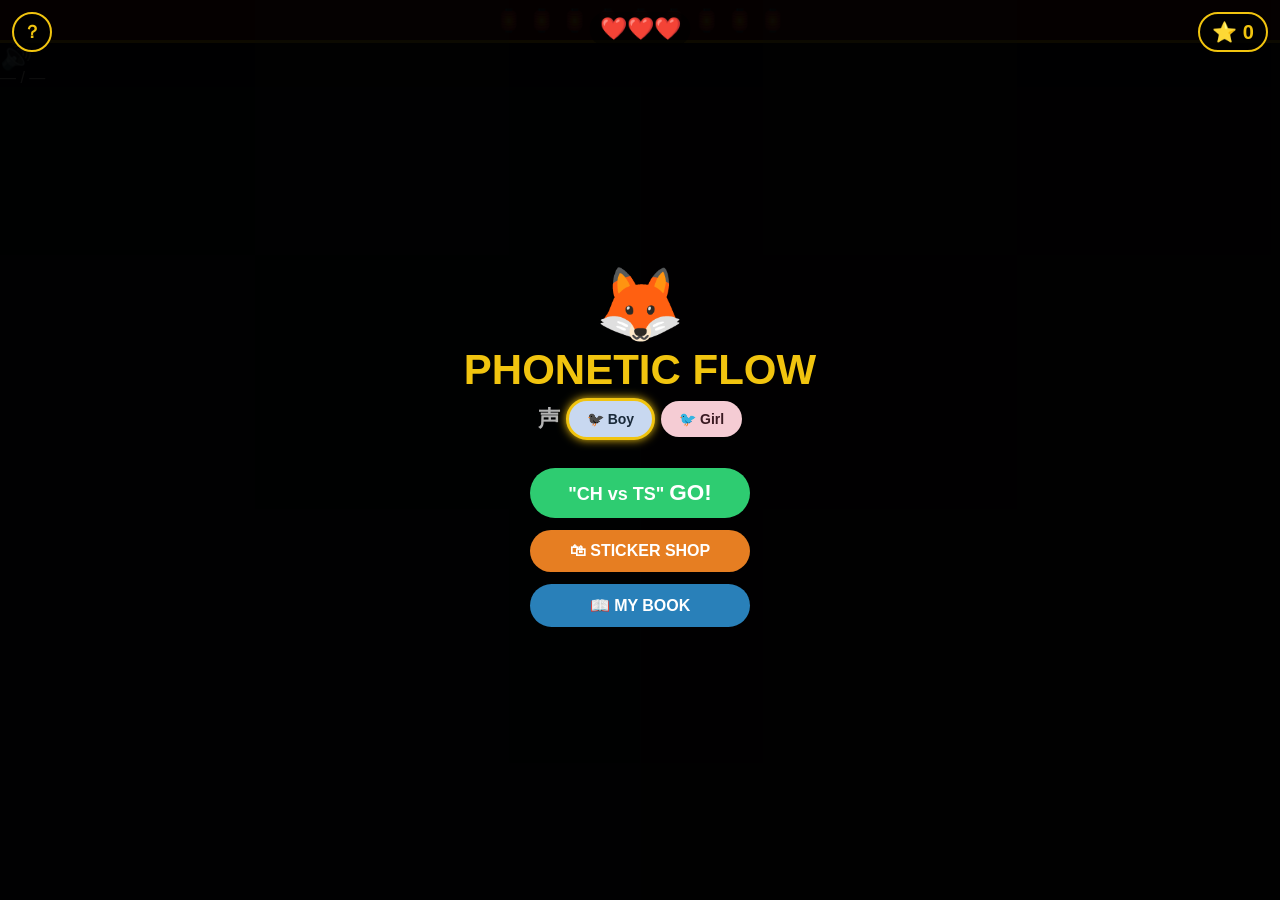
==== commit ded88161: "Update title and help text for version 5.5.0 ADDED JAPANESE" ====
--- a/index.html
+++ b/index.html
@@ -4,13 +4,12 @@
     <meta charset="UTF-8">
     <meta name="viewport" content="width=device-width, initial-scale=1.0, maximum-scale=1.0, user-scalable=no, viewport-fit=cover">
     <link rel="manifest" href="manifest.json">
-    <title>Phonetic Flow v5.4.0</title>
+    <title>Phonetic Flow v5.5.0</title>
     <link rel="stylesheet" href="style.css">
 </head>
 <body>
 
 <button id="help-btn" onpointerdown="event.stopPropagation()" onclick="showHelp()" title="How to play">？</button>
-<button id="pause-btn" onpointerdown="event.stopPropagation()" onclick="togglePause()">⏸</button>
 <div id="currency-display">⭐ 0</div>
 <div id="lives-display">❤️❤️❤️</div>
 
@@ -29,10 +28,14 @@
         <span class="lantern">🏮</span><span class="lantern">🏮</span><span class="lantern">🏮</span>
         <span class="lantern">🏮</span><span class="lantern">🏮</span><span class="lantern">🏮</span>
     </div>
-    <div id="speaker-row">
-        <button id="speaker-btn" onpointerdown="event.stopPropagation()" onclick="replayCurrent()">🔊</button>
+
+    <!-- ── STEP 3: Center control bar (speaker + counter + pause) ── -->
+    <div id="center-control-bar" onpointerdown="event.stopPropagation()">
+        <button id="speaker-btn" onclick="replayCurrent()">🔊</button>
         <div id="block-counter">— / —</div>
-    </div>
+        <button id="pause-btn" onclick="togglePause()">⏸</button>
+    </div>
+
     <div id="play-field">
         <div class="lane-half" id="lane-l">
             <div class="lane-letter" id="l-label"></div>
@@ -50,8 +53,40 @@
             <div class="fox-emoji">🦊</div>
             <div class="fox-msg" id="fox-msg"></div>
         </div>
-    </div>
-</div>
+
+        <!-- ── STEP 4: Soft-pause hint overlay ── -->
+        <div id="soft-pause-hint" class="hidden" onpointerdown="event.stopPropagation()">
+            <span>👆 Tap a word to hear it &nbsp;·&nbsp; Double-tap to see Japanese</span>
+            <span class="sp-resume">Tap empty space to resume</span>
+        </div>
+    </div>
+
+    <!-- ── STEP 3: Answer zones — full-width, side by side at the bottom ── -->
+    <div id="answer-zones" class="hidden">
+        <div id="answer-zone-l" class="answer-zone"
+             onpointerdown="event.stopPropagation()"
+             onclick="handleAnswerTap('L')">
+            <span class="az-label"></span>
+        </div>
+        <div id="answer-zone-r" class="answer-zone"
+             onpointerdown="event.stopPropagation()"
+             onclick="handleAnswerTap('R')">
+            <span class="az-label"></span>
+        </div>
+    </div>
+</div>
+
+<!-- helper to show/hide the answer-zones wrapper (both zones together) -->
+<script>
+// Patch showAnswerZones to toggle the wrapper div instead of individual zones
+// (overrides the version in app.js which toggles them individually)
+function showAnswerZones(show){
+    const wrap = document.getElementById('answer-zones');
+    if(!wrap) return;
+    if(show){ wrap.classList.remove('hidden'); }
+    else    { wrap.classList.add('hidden');    }
+}
+</script>
 
 <div id="main-menu" class="overlay">
     <div style="font-size:72px;line-height:1;margin-bottom:6px;animation:foxDrop 0.5s cubic-bezier(0.34,1.56,0.64,1) forwards;">🦊</div>
@@ -189,8 +224,8 @@
             <div class="help-row">
                 <div class="icon">▶️</div>
                 <div class="text">
-                    <span class="jp">GO！を押してスタート！単語を聞いて、左か右をタップして聞こえた音を選ぼう</span>
-                    <span class="en">Hit Go! to start. Listen to the word and choose which sound you heard by tapping left or right.</span>
+                    <span class="jp">GO！を押してスタート！単語を聞いて、下の左か右のボタンをタップしよう</span>
+                    <span class="en">Hit Go! to start. Listen to the word and tap the LEFT or RIGHT button at the bottom.</span>
                 </div>
             </div>
             <div class="help-row">
@@ -208,6 +243,13 @@
                 </div>
             </div>
             <div class="help-row">
+                <div class="icon">✋</div>
+                <div class="text">
+                    <span class="jp">画面の真ん中をタップすると一時停止！積まれた単語をタップして聞き直したり、ダブルタップで日本語に切り替えたりできるよ</span>
+                    <span class="en">Tap the play field to soft-pause. Tap any word brick to hear it again. Double-tap to see the Japanese!</span>
+                </div>
+            </div>
+            <div class="help-row">
                 <div class="icon">✅</div>
                 <div class="text">
                     <span class="jp">10問正解でフロアクリア！</span>
@@ -225,14 +267,7 @@
                 <div class="icon">👻</div>
                 <div class="text">
                     <span class="jp">ショップで300コイン使うとボスラウンド解放！ボスを倒すと次のラウンドを開く魔法の鍵をゲット！！</span>
-                    <span class="en">Spend 300 coins in the shop to unlock the Boss Round! Defeat the Boss to get a magic key that opens the next round!!</span>
-                </div>
-            </div>
-            <div class="help-row">
-                <div class="icon">🗝️</div>
-                <div class="text">
-                    <span class="jp">続けて聴く力を鍛えてゲームをクリアしよう！！</span>
-                    <span class="en">Keep going to build strong listening skills and win the game!!</span>
+                    <span class="en">Spend 300 coins in the shop to unlock the Boss Round! Defeat the Boss to get a magic key!!</span>
                 </div>
             </div>
         </div>
@@ -240,6 +275,7 @@
     </div>
 </div>
 
+<script src="levels_revised.js"></script>
 <script src="app.js"></script>
 </body>
 </html>
--- a/style.css
+++ b/style.css
@@ -0,0 +1,434 @@
+:root {
+    --bg-color: #0a0a1a;
+    --l-color: #2ecc71;
+    --r-color: #e67e22;
+    --accent: #f1c40f;
+    --text-color: #ffffff;
+    --font-main: 'Segoe UI', Roboto, Helvetica, Arial, sans-serif;
+    --font-retro: 'Courier New', Courier, monospace;
+}
+body, html {
+    margin: 0; padding: 0; height: 100%; overflow: hidden;
+    background-color: var(--bg-color); font-family: var(--font-main);
+    color: var(--text-color); user-select: none; touch-action: none;
+}
+.overlay {
+    position: fixed; top: 0; left: 0; width: 100%; height: 100%;
+    background: rgba(0,0,0,0.95); display: flex; flex-direction: column;
+    align-items: center; justify-content: center; z-index: 300;
+    text-align: center; padding: 20px; box-sizing: border-box;
+}
+.hidden { display: none !important; }
+
+/* ── FIXED HUD ──────────────────────────────────────────────────── */
+#currency-display {
+    position: fixed; top: 12px; right: 12px; font-size: 20px;
+    color: var(--accent); z-index: 500; font-weight: 900;
+    background: rgba(0,0,0,0.8); padding: 6px 12px;
+    border-radius: 20px; border: 2px solid var(--accent);
+}
+#lives-display {
+    position: fixed; top: 12px; left: 50%;
+    transform: translateX(-50%); font-size: 22px; z-index: 500;
+    background: rgba(0,0,0,0.6); padding: 4px 10px; border-radius: 16px;
+}
+#help-btn {
+    position: fixed; top: 12px; left: 12px; font-size: 18px;
+    font-weight: 900; z-index: 500; background: rgba(0,0,0,0.8);
+    color: var(--accent); border: 2px solid var(--accent);
+    border-radius: 50%; width: 40px; height: 40px;
+    display: flex; align-items: center; justify-content: center;
+    cursor: pointer; padding: 0; margin: 0; font-family: var(--font-retro);
+}
+#help-btn:active { transform: scale(0.92); }
+
+/* ── GAME ARENA ─────────────────────────────────────────────────── */
+#game-container {
+    position: relative; width: 100vw; height: 100vh;
+    display: flex; flex-direction: column; overflow: hidden;
+    background: #0a0a1a; transition: background 1.2s ease;
+}
+#stall-header {
+    background: #6b0f0f; border-bottom: 3px solid var(--accent);
+    display: flex; justify-content: center; gap: 6px;
+    padding: 8px 0 6px; flex-shrink: 0; z-index: 10; flex-wrap: wrap;
+    overflow: visible;
+}
+.lantern { font-size: 22px; animation: sway 2.5s ease-in-out infinite; display: inline-block; transform-origin: top center; }
+.lantern:nth-child(even) { animation-delay: 0.7s; }
+.lantern:nth-child(3n) { animation-delay: 0.35s; }
+@keyframes sway { 0%,100%{transform:rotate(-12deg)} 50%{transform:rotate(12deg)} }
+
+#speaker-row {
+    background: rgba(0,0,0,0.7); border-bottom: 2px solid rgba(241,196,15,0.3);
+    display: flex; align-items: center; gap: 10px;
+    padding: 6px 14px; flex-shrink: 0; z-index: 12; position: relative;
+}
+#speaker-btn {
+    font-size: 26px; cursor: pointer; transition: transform 0.1s;
+    flex-shrink: 0; background: none; border: none; padding: 0; margin: 0; line-height: 1;
+}
+#speaker-btn:active { transform: scale(0.82); }
+#timer-wrap { display: none; }
+#timer-bar { display: none; }
+#pause-btn {
+    position: fixed; bottom: 20px; left: 20px;
+    font-size: 26px; cursor: pointer; transition: transform 0.1s;
+    background: rgba(0,0,0,0.7); border: 2px solid rgba(255,255,255,0.3);
+    border-radius: 50%; width: 52px; height: 52px;
+    display: none; align-items: center; justify-content: center;
+    color: rgba(255,255,255,0.85); z-index: 500; padding: 0; margin: 0;
+}
+#pause-btn.visible { display: flex; }
+#pause-btn:active { transform: scale(0.88); }
+
+#play-field { flex: 1; position: relative; display: flex; overflow: hidden; }
+.lane-half { flex: 1; height: 100%; position: relative; overflow: hidden; }
+#lane-l { border-right: 1px solid rgba(255,255,255,0.06); }
+#lane-l::before { content:''; position:absolute; inset:0; background:var(--l-color); opacity:0.06; pointer-events:none; }
+#lane-r::before { content:''; position:absolute; inset:0; background:var(--r-color); opacity:0.06; pointer-events:none; }
+
+.lane-letter {
+    position: absolute; top: 20px; font-size: 72px; font-weight: 900;
+    color: var(--accent); opacity: 0.18; pointer-events: none; font-family: var(--font-retro);
+}
+#l-label { left: 14%; }
+#r-label { right: 14%; }
+
+#flash-l, #flash-r {
+    position: absolute; top: 0; width: 50%; height: 100%;
+    opacity: 0; pointer-events: none; z-index: 6;
+}
+#flash-l { left: 0; }
+#flash-r { right: 0; }
+@keyframes flashGreen { 0%{opacity:0.55} 100%{opacity:0} }
+@keyframes flashRed   { 0%{opacity:0.45} 100%{opacity:0} }
+.do-flash-green { animation: flashGreen 0.45s ease-out forwards; background: #2ecc71; }
+.do-flash-red   { animation: flashRed   0.45s ease-out forwards; background: #e74c3c; }
+
+#falling-target {
+    position: absolute; left: 50%; transform: translateX(-50%);
+    font-size: 58px; line-height: 1; z-index: 20;
+    pointer-events: none; top: -200px;
+}
+
+/* Stacks live inside each lane-half, anchored to bottom, grow upward */
+.side-stack {
+    position: absolute; bottom: 8px; width: 100%;
+    display: flex; flex-direction: column; justify-content: flex-end; z-index: 10;
+    padding: 4px; box-sizing: border-box; pointer-events: none;
+    height: 50%; overflow: hidden;
+}
+/* Fix: Stacks now sit at a fixed 'floor' above the lane buttons */
+#left-stack, #right-stack {
+    position: absolute; 
+    bottom: 120px; /* This keeps them from sliding below the screen */
+    width: 50%;
+    max-height: 65vh;
+    display: flex; 
+    flex-direction: column-reverse; 
+    pointer-events: none;
+    overflow: hidden;
+    z-index: 10;
+}
+/* Fix: Stacks now sit at a fixed 'floor' and don't cut off the pill shape */
+#left-stack, #right-stack {
+    position: absolute; 
+    bottom: 120px; 
+    width: 100%; 
+    max-height: 65vh;
+    display: flex; 
+    flex-direction: column-reverse; 
+    pointer-events: none;
+    /* Removed overflow:hidden so the rounded ends show */
+    z-index: 10;
+}
+
+#left-stack  { left: 0; align-items: flex-start; padding-left: 10px; }
+#right-stack { right: 0; align-items: flex-end; padding-right: 10px; }
+
+.brick {
+    /* Width: uses percentage to fit screens, with a max limit */
+    width: 80%; 
+    max-width: 180px;
+    height: 45px; 
+    margin-top: 5px; 
+    border-radius: 25px; /* Perfect Pill Shape */
+    display: flex; 
+    align-items: center; 
+    justify-content: center;
+    /* Font size: significantly larger to fill the pill */
+    font-size: 20px; 
+    font-weight: bold; 
+    color: white;
+    animation: slideIn 0.18s ease-out; 
+    flex-shrink: 1; 
+    min-height: 30px;
+    box-shadow: 0 4px 8px rgba(0,0,0,0.3);
+    border: 2px solid rgba(255,255,255,0.3);
+    white-space: nowrap; 
+}
+
+
+@keyframes slideIn { from{opacity:0;transform:translateY(8px)} to{opacity:1;transform:none} }
+
+/* ── FOX MASCOT INTRO ───────────────────────────────────────────── */
+#fox-intro {
+    position: absolute; inset: 0; z-index: 40;
+    display: flex; flex-direction: column;
+    align-items: center; justify-content: center;
+    pointer-events: none; background: rgba(0,0,0,0.45);
+}
+#fox-intro .fox-emoji {
+    font-size: 100px; line-height: 1;
+    animation: foxDrop 0.5s cubic-bezier(0.34,1.56,0.64,1) forwards;
+}
+#fox-intro .fox-msg {
+    font-size: 17px; color: #fff; margin-top: 14px;
+    font-family: var(--font-retro); text-align: center;
+    padding: 0 20px; line-height: 1.6;
+    text-shadow: 0 0 12px rgba(0,0,0,0.9);
+    animation: foxDrop 0.5s 0.1s cubic-bezier(0.34,1.56,0.64,1) both;
+}
+#fox-intro.fox-out {
+    animation: foxFade 0.4s ease-out forwards;
+}
+@keyframes foxDrop {
+    0%  { opacity:0; transform: translateY(-40px) scale(0.6); }
+    100%{ opacity:1; transform: translateY(0)     scale(1);   }
+}
+@keyframes foxFade {
+    0%  { opacity:1; }
+    100%{ opacity:0; }
+}
+@keyframes foxResultPop {
+    0%  { opacity:0; transform: scale(0.5) translateY(30px); }
+    100%{ opacity:1; transform: scale(1)   translateY(0); }
+}
+
+/* ── COMBO & COIN ───────────────────────────────────────────────── */
+.coin-pop {
+    position: absolute; font-size: 22px; z-index: 35;
+    pointer-events: none; animation: coinFly 0.8s ease-out forwards;
+}
+@keyframes coinFly { 0%{opacity:1;transform:translateY(0) scale(1.2)} 100%{opacity:0;transform:translateY(-90px) scale(0.4)} }
+
+#combo-banner {
+    position: fixed;
+    top: 30%;
+    left: 50%;
+    transform: translateX(-50%);
+    font-family: var(--font-retro); font-weight: 900;
+    color: var(--accent); text-align: center;
+    pointer-events: none; z-index: 600; white-space: nowrap;
+    animation: comboBannerAnim 1.4s ease-out forwards;
+}
+@keyframes comboBannerAnim {
+    0%   { opacity:0;    transform: translateX(-50%) scale(0.5); }
+    20%  { opacity:0.78; transform: translateX(-50%) scale(1.15); }
+    55%  { opacity:0.78; transform: translateX(-50%) scale(1.0); }
+    100% { opacity:0;    transform: translateX(-50%) scale(0.85) translateY(-30px); }
+}
+.combo-label {
+    display: block; font-size: 13px; letter-spacing: 3px;
+    opacity: 0.75; margin-top: 3px;
+}
+
+#lightning-hud {
+    position: absolute; bottom: 8px; left: 50%; transform: translateX(-50%);
+    z-index: 50; font-family: var(--font-retro); font-size: 11px;
+    color: var(--accent); background: rgba(0,0,0,0.75);
+    padding: 4px 14px; border-radius: 16px;
+    border: 1px solid var(--accent); letter-spacing: 2px; pointer-events: none;
+}
+
+/* ── BOSS GHOST COUNTDOWN ───────────────────────────────────────── */
+#boss-ghost-float {
+    position: absolute; top: 50%; left: 50%;
+    transform: translate(-50%, -50%);
+    font-size: 110px; line-height: 1;
+    z-index: 50; pointer-events: none;
+    animation: ghostFloat 1.5s ease-in-out infinite;
+}
+@keyframes ghostFloat {
+    0%,100% { transform: translate(-50%,-50%) translateY(0); }
+    50%      { transform: translate(-50%,-50%) translateY(-14px); }
+}
+@keyframes ghostExpand {
+    0%   { transform: translate(-50%,-50%) scale(1); opacity: 1; }
+    100% { transform: translate(-50%,-50%) scale(12); opacity: 0; }
+}
+#boss-ghost-float.expanding {
+    animation: ghostExpand 0.65s ease-in forwards;
+}
+
+/* ── BOSS CLEAR — fox bouncing ghost ────────────────────────────── */
+@keyframes foxBounceLeft {
+    0%   { transform: translateX(0) scaleX(1); }
+    30%  { transform: translateX(-12px) scaleX(-1.1); }
+    60%  { transform: translateX(0) scaleX(1); }
+    100% { transform: translateX(0) scaleX(1); }
+}
+@keyframes ghostBounceOff {
+    0%   { transform: translateX(0) rotate(0deg); opacity: 1; }
+    20%  { transform: translateX(0) rotate(-15deg); opacity: 1; }
+    100% { transform: translateX(200px) rotate(60deg) scale(0.2); opacity: 0; }
+}
+.lc-boss-row { display: flex; align-items: center; justify-content: center; gap: 8px; font-size: 60px; margin: 6px 0; }
+.lc-fox-bounce { display: inline-block; animation: foxBounceLeft 0.7s 0.3s ease-in-out; }
+.lc-ghost-flyoff { display: inline-block; animation: ghostBounceOff 0.7s 0.5s ease-in both; }
+
+/* ── MENUS ──────────────────────────────────────────────────────── */
+#shopkeeper-area {
+    background: #000; border: 3px solid #fff; border-radius: 10px;
+    width: 100%; min-height: 110px; margin-bottom: 14px;
+    display: flex; flex-direction: column; align-items: center;
+    justify-content: center; padding: 10px; box-sizing: border-box;
+    font-family: var(--font-retro);
+}
+#shopkeeper-text { font-weight: bold; text-transform: uppercase; color: #fff; }
+#shopkeeper-text.trade-offer { color: var(--accent); }
+.item-card { background: transparent; display: flex; flex-direction: column; align-items: center; padding: 10px; }
+.item-card div { font-size: 50px; margin-bottom: 5px; }
+.book-sticker { font-size: 70px; transition: transform 0.3s; }
+button {
+    padding: 12px 20px; font-size: 16px; border-radius: 40px;
+    border: none; background: #3498db; color: white; cursor: pointer;
+    font-weight: bold; font-family: var(--font-main); margin: 6px; transition: transform 0.1s;
+}
+button:active { transform: scale(0.95); }
+button:disabled { background: #444; color: #888; transform: none; }
+.active-yellow { background: var(--accent) !important; color: #000 !important; }
+#gender-panel {
+    width: 100%; max-width: 320px; background: rgba(255,255,255,0.07);
+    border: 1px solid rgba(255,255,255,0.15); border-radius: 16px;
+    padding: 14px 16px; box-sizing: border-box; margin: 10px 0 4px;
+}
+#gender-panel label { display: block; font-size: 11px; letter-spacing: 0.08em; text-transform: uppercase; color: rgba(255,255,255,0.5); margin-bottom: 8px; }
+#gender-panel .gender-row { display: flex; gap: 8px; justify-content: center; }
+#gender-panel button { width: 120px; background: #444; margin: 0; }
+#btn-mike  { background: #c8d8f0; color: #1a2a3a; }
+#btn-jenny { background: #f5ccd4; color: #3a1a22; }
+#btn-mike.active-yellow  { background: #c8d8f0 !important; color: #1a2a3a !important; border: 3px solid var(--accent) !important; box-shadow: 0 0 10px var(--accent); }
+#btn-jenny.active-yellow { background: #f5ccd4 !important; color: #3a1a22 !important; border: 3px solid var(--accent) !important; box-shadow: 0 0 10px var(--accent); }
+.tower-item { background: #222; width: 85%; margin: 6px; padding: 15px; border-radius: 12px; border: 2px solid #444; transition: 0.3s; }
+@keyframes goldSparkle {
+    0%{transform:scale(1);filter:brightness(1)} 50%{transform:scale(1.3);filter:brightness(1.5) drop-shadow(0 0 20px #f1c40f)} 100%{transform:scale(1);filter:brightness(1)}
+}
+.purchased-anim { animation: goldSparkle 0.6s ease; }
+
+#start-btn-group { display: flex; gap: 0; width: 260px; margin-top: 14px; border-radius: 40px; overflow: hidden; }
+#btn-practice { flex:1; padding:12px 8px; font-size:13px; border:none; background:var(--l-color); color:#000; cursor:pointer; font-weight:900; font-family:var(--font-main); border-radius:40px 0 0 40px; transition:filter 0.1s; margin:0; }
+#btn-challenge { flex:1; padding:12px 10px; font-size:15px; border:none; background:#d4510a; color:#fff; cursor:pointer; font-weight:900; font-family:var(--font-main); border-radius:0 40px 40px 0; transition:filter 0.1s; margin:0; }
+#btn-practice:active, #btn-challenge:active { filter: brightness(0.85); }
+#btn-start-single { background: var(--l-color); min-width: 220px; font-size: 18px; margin-top: 14px; }
+#round-win-coins { font-size: 20px; color: var(--accent); font-weight: 900; font-family: var(--font-retro); margin: 4px 0 16px; letter-spacing: 1px; }
+
+/* ── HELP ───────────────────────────────────────────────────────── */
+#help-screen {
+    position: fixed; top: 0; left: 0; width: 100%; height: 100%;
+    background: #000; display: flex; flex-direction: column;
+    align-items: center; justify-content: flex-start;
+    z-index: 800; font-family: var(--font-retro);
+    padding: 12px; box-sizing: border-box; overflow: hidden;
+}
+.help-inner {
+    border: 3px solid var(--accent); border-radius: 10px;
+    padding: 18px 16px 16px; width: 100%; max-width: 440px;
+    display: flex; flex-direction: column; align-items: center;
+    max-height: calc(100vh - 24px); overflow-y: auto; box-sizing: border-box;
+}
+.help-key { font-size: 72px; margin-bottom: 8px; animation: helpKeyFloat 2.5s ease-in-out infinite; }
+@keyframes helpKeyFloat { 0%,100%{transform:translateY(0)} 50%{transform:translateY(-8px)} }
+.help-inner h2 { color: var(--accent); font-size: 22px; letter-spacing: 3px; text-transform: uppercase; margin: 0 0 20px 0; }
+.help-body { display: flex; flex-direction: column; width: 100%; gap: 0; }
+.help-row { display: flex; align-items: flex-start; gap: 12px; padding: 12px 0; border-bottom: 1px solid rgba(255,255,255,0.08); }
+.help-row:last-child { border-bottom: none; }
+.help-row .icon { font-size: 28px; flex-shrink: 0; width: 36px; text-align: center; line-height: 1.2; }
+.help-row .text { flex: 1; }
+.help-row .jp { font-size: 15px; color: var(--accent); display: block; margin-bottom: 4px; line-height: 1.4; }
+.help-row .en { font-size: 13px; color: rgba(255,255,255,0.55); display: block; line-height: 1.4; }
+.got-it-btn { margin-top: 24px; background: var(--accent) !important; color: #000 !important; font-family: var(--font-retro) !important; font-weight: 900; letter-spacing: 2px; border-radius: 6px !important; padding: 14px 40px; font-size: 16px; }
+
+/* ── KEY CEREMONY ───────────────────────────────────────────────── */
+#key-ceremony { position: fixed; top:0; left:0; width:100%; height:100%; background:#000; display:flex; flex-direction:column; align-items:center; justify-content:center; z-index:900; font-family:var(--font-retro); color:var(--accent); }
+#key-ceremony .ceremony-sprite { font-size: 80px; animation: holdUp 0.6s ease-out forwards; }
+#key-ceremony .ceremony-key { font-size: 60px; position: relative; top: -30px; left: 20px; filter: sepia(1) saturate(5) hue-rotate(5deg) brightness(1.4); animation: keyAppear 0.4s 0.5s ease-out both; }
+#key-ceremony .ceremony-text { font-size: 18px; margin-top: 30px; text-align: center; line-height: 2; animation: fadeIn 0.5s 1s ease-out both; text-transform: uppercase; letter-spacing: 2px; }
+#key-ceremony .ceremony-border { border: 4px solid var(--accent); padding: 40px 30px; border-radius: 8px; display: flex; flex-direction: column; align-items: center; }
+@keyframes holdUp { from{transform:translateY(40px);opacity:0} to{transform:translateY(0);opacity:1} }
+@keyframes keyAppear { from{transform:scale(0) rotate(-30deg);opacity:0} to{transform:scale(1) rotate(0deg);opacity:1} }
+@keyframes fadeIn { from{opacity:0} to{opacity:1} }
+
+/* ── CONGRATS ───────────────────────────────────────────────────── */
+#congrats-screen { position:fixed; top:0; left:0; width:100%; height:100%; background:#000; display:flex; flex-direction:column; align-items:center; justify-content:center; z-index:950; font-family:var(--font-retro); color:var(--accent); overflow:hidden; }
+#congrats-screen .confetti-canvas { position:absolute; top:0; left:0; width:100%; height:100%; pointer-events:none; }
+#congrats-screen .congrats-inner { border:4px solid var(--accent); padding:40px 30px; border-radius:12px; display:flex; flex-direction:column; align-items:center; position:relative; z-index:2; max-width:360px; width:90%; background:rgba(0,0,0,0.85); }
+#congrats-screen .trophy-row { font-size:72px; margin-bottom:10px; animation:trophyBounce 0.7s ease-out forwards; }
+@keyframes trophyBounce { 0%{transform:scale(0) rotate(-15deg);opacity:0} 60%{transform:scale(1.2) rotate(5deg);opacity:1} 80%{transform:scale(0.95) rotate(-2deg)} 100%{transform:scale(1) rotate(0deg)} }
+#congrats-screen h1 { color:var(--accent); font-size:26px; letter-spacing:4px; text-transform:uppercase; margin:0 0 8px 0; animation:fadeIn 0.5s 0.5s ease-out both; }
+#congrats-screen .congrats-sub { font-size:13px; color:rgba(255,255,255,0.6); margin-bottom:24px; line-height:1.7; animation:fadeIn 0.5s 0.8s ease-out both; text-transform:uppercase; letter-spacing:1px; }
+#congrats-screen .star-row { font-size:32px; margin-bottom:24px; letter-spacing:6px; animation:fadeIn 0.5s 1.1s ease-out both; }
+#congrats-screen button { animation:fadeIn 0.5s 1.4s ease-out both; background:var(--accent) !important; color:#000 !important; font-family:var(--font-retro) !important; font-weight:900; letter-spacing:2px; border-radius:6px !important; padding:14px 40px; font-size:15px; width:100%; }
+
+@keyframes heartAppear { 0%{transform:scale(0.5);filter:drop-shadow(0 0 0px #f1c40f);opacity:0} 50%{transform:scale(1.4);filter:drop-shadow(0 0 16px #f1c40f);opacity:1} 75%{transform:scale(0.9);filter:drop-shadow(0 0 8px #f1c40f)} 100%{transform:scale(1);filter:drop-shadow(0 0 4px #f1c40f);opacity:1} }
+.heart-new { animation: heartAppear 0.6s ease-out forwards; }
+@keyframes heartBreakAnim { 0%{transform:scale(1.4);opacity:1} 100%{transform:scale(0.6);opacity:0} }
+.heart-break {
+position: fixed;
+font-size: 55px; 
+pointer-events: none;
+z-index: 2000;
+opacity: 0.9;
+filter: hue-rotate(310deg) brightness(1.2);
+text-shadow: 0 0 20px rgba(255, 105, 180, 0.6);
+animation: heartBreakFloat 1.0s ease-out forwards;
+}
+@keyframes heartBreakFloat {
+0%   { transform: translateY(0) scale(1.1); opacity: 0.9; }
+100% { transform: translateY(-120px) scale(0.6); opacity: 0; }
+}
+
+/* ── LIGHTNING COUNTDOWN ────────────────────────────────────────── */
+#lightning-countdown { position:fixed; top:0; left:0; width:100%; height:100%; background:#000; display:flex; flex-direction:column; align-items:center; justify-content:center; z-index:920; font-family:var(--font-retro); color:var(--accent); }
+#lightning-countdown .lcd-number { font-size:140px; font-weight:900; letter-spacing:-4px; animation:countPop 0.4s ease-out; text-shadow:0 0 40px var(--accent); }
+#lightning-countdown .lcd-label  { font-size:14px; letter-spacing:4px; text-transform:uppercase; opacity:0.6; margin-top:10px; }
+#lightning-countdown .lcd-ghost  { font-size:100px; animation:ghostAppear 0.4s ease-out; }
+@keyframes countPop   { 0%{transform:scale(1.6);opacity:0} 100%{transform:scale(1);opacity:1} }
+@keyframes ghostAppear{ 0%{transform:scale(0.5) rotate(-20deg);opacity:0} 60%{transform:scale(1.3) rotate(5deg);opacity:1} 100%{transform:scale(1) rotate(0deg);opacity:1} }
+
+/* ── BOSS CLEAR ─────────────────────────────────────────────────── */
+#lightning-clear { position:fixed; top:0; left:0; width:100%; height:100%; background:rgba(0,0,0,0.92); display:flex; flex-direction:column; align-items:center; justify-content:center; z-index:925; font-family:var(--font-retro); cursor:pointer; }
+#lightning-clear .lc-inner { border:4px solid var(--accent); padding:40px 30px; border-radius:12px; display:flex; flex-direction:column; align-items:center; animation:fadeIn 0.3s ease-out; }
+#lightning-clear h1 { color:var(--accent); font-size:22px; letter-spacing:3px; text-transform:uppercase; margin:16px 0 8px; text-shadow:0 0 20px var(--accent); }
+#lightning-clear .lc-sub { font-size:12px; color:rgba(255,255,255,0.4); letter-spacing:2px; text-transform:uppercase; margin-top:24px; }
+
+/* ── DEV PANEL ──────────────────────────────────────────────────── */
+#dev-panel { position:fixed; bottom:0; left:0; right:0; z-index:1000; background:rgba(0,0,0,0.92); border-top:2px solid #e74c3c; padding:8px 12px; display:flex; align-items:center; gap:8px; flex-wrap:wrap; font-family:var(--font-retro); font-size:11px; }
+#dev-panel span { color:#e74c3c; font-weight:900; letter-spacing:1px; flex-shrink:0; }
+#dev-panel button { padding:4px 10px; font-size:11px; border-radius:4px; margin:2px; background:#222; border:1px solid #e74c3c; color:#e74c3c; font-family:var(--font-retro); }
+#dev-panel button.dev-active { background:#e74c3c; color:#000; }
+/* ── PAUSE BOUNCE ───────────────────────────────────────────────── */
+@keyframes pauseBounceIn {
+    0%   { opacity:0; transform: scale(0.3) translateY(60px); }
+    55%  { opacity:1; transform: scale(1.07) translateY(-5px); }
+    75%  { transform: scale(0.97) translateY(2px); }
+    90%  { transform: scale(1.02) translateY(-1px); }
+    100% { transform: scale(1)    translateY(0); }
+}
+@keyframes pauseBounceOut {
+    0%   { opacity:1; transform: scale(1) translateY(0); }
+    25%  { transform: scale(1.05) translateY(-4px); }
+    100% { opacity:0; transform: scale(0.3) translateY(60px); }
+}
+#pause-menu .pmenu-inner {
+    background: rgba(20,28,36,0.97);
+    border: 2px solid var(--accent);
+    border-radius: 24px;
+    padding: 26px 22px 20px;
+    width: 88%; max-width: 310px;
+    animation: pauseBounceIn 0.45s cubic-bezier(0.34,1.56,0.64,1) forwards;
+}
+#pause-menu.bouncing-out .pmenu-inner {
+    animation: pauseBounceOut 0.25s ease-in forwards;
+}
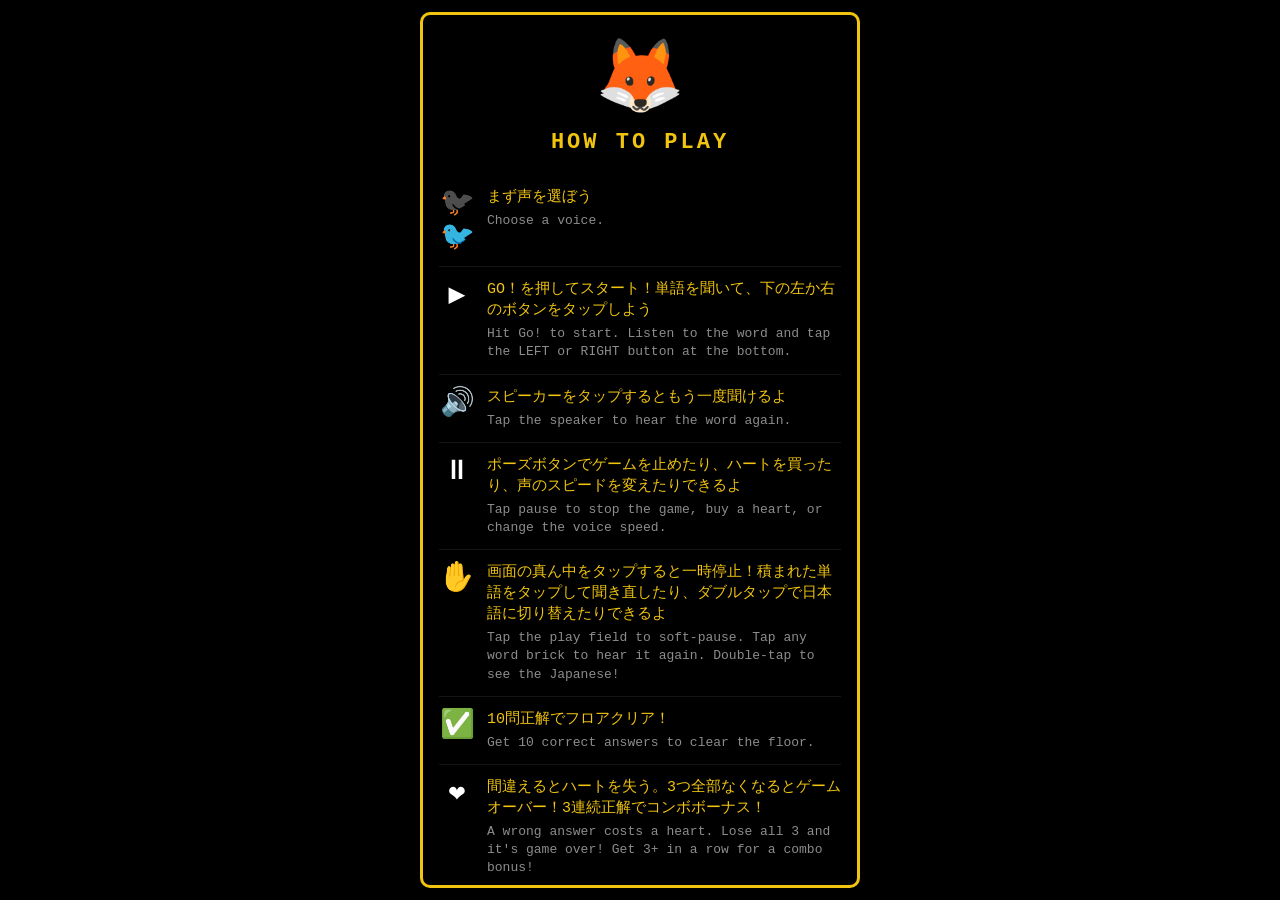
==== commit 1a828882: "Modify help button visibility and add to main menu Updated help button to be initially hidden and ad" ====
--- a/index.html
+++ b/index.html
@@ -9,7 +9,7 @@
 </head>
 <body>
 
-<button id="help-btn" onpointerdown="event.stopPropagation()" onclick="showHelp()" title="How to play">？</button>
+<button id="help-btn" class="hidden" onpointerdown="event.stopPropagation()" onclick="showHelp()" title="How to play">？</button>
 <div id="currency-display">⭐ 0</div>
 <div id="lives-display">❤️❤️❤️</div>
 
@@ -75,18 +75,6 @@
         </div>
     </div>
 </div>
-
-<!-- helper to show/hide the answer-zones wrapper (both zones together) -->
-<script>
-// Patch showAnswerZones to toggle the wrapper div instead of individual zones
-// (overrides the version in app.js which toggles them individually)
-function showAnswerZones(show){
-    const wrap = document.getElementById('answer-zones');
-    if(!wrap) return;
-    if(show){ wrap.classList.remove('hidden'); }
-    else    { wrap.classList.add('hidden');    }
-}
-</script>
 
 <div id="main-menu" class="overlay">
     <div style="font-size:72px;line-height:1;margin-bottom:6px;animation:foxDrop 0.5s cubic-bezier(0.34,1.56,0.64,1) forwards;">🦊</div>
@@ -105,6 +93,7 @@
     <button id="btn-world-map" onclick="showMenu('level-select')" style="width:220px;background:#8e44ad;" class="hidden">🗺 WORLD MAP</button>
     <button onclick="showMenu('shop-menu')" style="width:220px;background:#e67e22;">🛍 STICKER SHOP</button>
     <button onclick="showMenu('sticker-book')" style="width:220px;background:#2980b9;">📖 MY BOOK</button>
+    <button onclick="showHelp()" style="width:220px;background:#555;">？ HOW TO PLAY</button>
 </div>
 
 <div id="level-select" class="overlay hidden">
--- a/style.css
+++ b/style.css
@@ -6,6 +6,10 @@
     --text-color: #ffffff;
     --font-main: 'Segoe UI', Roboto, Helvetica, Arial, sans-serif;
     --font-retro: 'Courier New', Courier, monospace;
+    /* Answer zone height — used both in CSS and JS-facing layout */
+    --answer-zone-h: 80px;
+    /* Center control bar height */
+    --ctrl-bar-h: 46px;
 }
 body, html {
     margin: 0; padding: 0; height: 100%; overflow: hidden;
@@ -59,30 +63,63 @@
 .lantern:nth-child(3n) { animation-delay: 0.35s; }
 @keyframes sway { 0%,100%{transform:rotate(-12deg)} 50%{transform:rotate(12deg)} }
 
-#speaker-row {
-    background: rgba(0,0,0,0.7); border-bottom: 2px solid rgba(241,196,15,0.3);
-    display: flex; align-items: center; gap: 10px;
-    padding: 6px 14px; flex-shrink: 0; z-index: 12; position: relative;
+/* ── STEP 3: CENTER CONTROL BAR ─────────────────────────────────── */
+/* Replaces the old speaker-row. Contains: speaker | block counter | pause */
+#center-control-bar {
+    background: rgba(0,0,0,0.75);
+    border-bottom: 2px solid rgba(241,196,15,0.25);
+    display: flex;
+    align-items: center;
+    justify-content: space-between;
+    padding: 0 16px;
+    height: var(--ctrl-bar-h);
+    flex-shrink: 0;
+    z-index: 120;
+    position: relative;
 }
 #speaker-btn {
     font-size: 26px; cursor: pointer; transition: transform 0.1s;
-    flex-shrink: 0; background: none; border: none; padding: 0; margin: 0; line-height: 1;
+    background: none; border: none; padding: 0; margin: 0; line-height: 1;
+    color: var(--text-color);
 }
 #speaker-btn:active { transform: scale(0.82); }
+
+#block-counter {
+    font-family: var(--font-retro);
+    font-size: 15px;
+    color: rgba(255,255,255,0.7);
+    letter-spacing: 2px;
+    text-align: center;
+    flex: 1;
+}
+
+/* Pause button — now lives inside the center bar, not fixed */
+#pause-btn {
+    font-size: 22px; cursor: pointer; transition: transform 0.1s;
+    background: rgba(255,255,255,0.1);
+    border: 1.5px solid rgba(255,255,255,0.25);
+    border-radius: 50%; width: 40px; height: 40px;
+    display: none; align-items: center; justify-content: center;
+    color: rgba(255,255,255,0.85); padding: 0; margin: 0;
+}
+#pause-btn.visible { display: flex; }
+#pause-btn:active { transform: scale(0.88); }
+
+/* Hide old speaker-row if it ever appears (safety) */
+#speaker-row { display: none; }
 #timer-wrap { display: none; }
 #timer-bar { display: none; }
-#pause-btn {
-    position: fixed; bottom: 20px; left: 20px;
-    font-size: 26px; cursor: pointer; transition: transform 0.1s;
-    background: rgba(0,0,0,0.7); border: 2px solid rgba(255,255,255,0.3);
-    border-radius: 50%; width: 52px; height: 52px;
-    display: none; align-items: center; justify-content: center;
-    color: rgba(255,255,255,0.85); z-index: 500; padding: 0; margin: 0;
-}
-#pause-btn.visible { display: flex; }
-#pause-btn:active { transform: scale(0.88); }
-
-#play-field { flex: 1; position: relative; display: flex; overflow: hidden; }
+
+/* ── PLAY FIELD ─────────────────────────────────────────────────── */
+/* play-field sits between center bar and answer zones */
+#play-field {
+    flex: 1;
+    position: relative;
+    display: flex;
+    overflow: hidden;
+    /* Reserve space at bottom for stacks so bricks don't slide under answer zones */
+    padding-bottom: 0;
+}
 .lane-half { flex: 1; height: 100%; position: relative; overflow: hidden; }
 #lane-l { border-right: 1px solid rgba(255,255,255,0.06); }
 #lane-l::before { content:''; position:absolute; inset:0; background:var(--l-color); opacity:0.06; pointer-events:none; }
@@ -112,65 +149,190 @@
     pointer-events: none; top: -200px;
 }
 
-/* Stacks live inside each lane-half, anchored to bottom, grow upward */
-.side-stack {
-    position: absolute; bottom: 8px; width: 100%;
-    display: flex; flex-direction: column; justify-content: flex-end; z-index: 10;
-    padding: 4px; box-sizing: border-box; pointer-events: none;
-    height: 50%; overflow: hidden;
-}
-/* Fix: Stacks now sit at a fixed 'floor' above the lane buttons */
+/* ── STACKS ─────────────────────────────────────────────────────── */
+/* Stacks sit above the answer zones */
 #left-stack, #right-stack {
-    position: absolute; 
-    bottom: 120px; /* This keeps them from sliding below the screen */
-    width: 50%;
-    max-height: 65vh;
-    display: flex; 
-    flex-direction: column-reverse; 
+    position: absolute;
+    bottom: calc(var(--answer-zone-h) + 8px);
+    width: 100%;
+    max-height: 62vh;
+    display: flex;
+    flex-direction: column-reverse;
     pointer-events: none;
-    overflow: hidden;
     z-index: 10;
 }
-/* Fix: Stacks now sit at a fixed 'floor' and don't cut off the pill shape */
-#left-stack, #right-stack {
-    position: absolute; 
-    bottom: 120px; 
-    width: 100%; 
-    max-height: 65vh;
-    display: flex; 
-    flex-direction: column-reverse; 
-    pointer-events: none;
-    /* Removed overflow:hidden so the rounded ends show */
-    z-index: 10;
-}
-
 #left-stack  { left: 0; align-items: flex-start; padding-left: 10px; }
 #right-stack { right: 0; align-items: flex-end; padding-right: 10px; }
 
 .brick {
-    /* Width: uses percentage to fit screens, with a max limit */
-    width: 80%; 
+    width: 80%;
     max-width: 180px;
-    height: 45px; 
-    margin-top: 5px; 
-    border-radius: 25px; /* Perfect Pill Shape */
-    display: flex; 
-    align-items: center; 
+    height: 45px;
+    margin-top: 5px;
+    border-radius: 25px;
+    display: flex;
+    align-items: center;
     justify-content: center;
-    /* Font size: significantly larger to fill the pill */
-    font-size: 20px; 
-    font-weight: bold; 
+    font-size: 20px;
+    font-weight: bold;
     color: white;
-    animation: slideIn 0.18s ease-out; 
-    flex-shrink: 1; 
+    animation: slideIn 0.18s ease-out;
+    flex-shrink: 1;
     min-height: 30px;
     box-shadow: 0 4px 8px rgba(0,0,0,0.3);
     border: 2px solid rgba(255,255,255,0.3);
-    white-space: nowrap; 
-}
-
-
+    white-space: nowrap;
+    cursor: default;
+    transition: box-shadow 0.15s, filter 0.15s;
+}
 @keyframes slideIn { from{opacity:0;transform:translateY(8px)} to{opacity:1;transform:none} }
+
+/* ── STEP 4: SOFT-PAUSE — brick review states ───────────────────── */
+/* review-mode: bricks become tappable and glow subtly */
+.brick.review-mode {
+    pointer-events: all;
+    cursor: pointer;
+}
+/* Playing animation: brief pulse when audio plays */
+.brick.brick-playing {
+    box-shadow: 0 0 0 3px var(--accent), 0 4px 16px rgba(241,196,15,0.5);
+    filter: brightness(1.25);
+}
+/* Flipped to Japanese: distinct color shift */
+.brick.brick-flipped {
+    filter: hue-rotate(180deg) brightness(1.1);
+    font-size: 15px;
+    letter-spacing: 0.5px;
+}
+
+/* ── STEP 4: SOFT-PAUSE — play field dim overlay ────────────────── */
+/* Applied to #play-field via JS when soft-paused */
+#play-field.soft-paused::after {
+    content: '';
+    position: absolute;
+    inset: 0;
+    background: rgba(0, 0, 0, 0.45);
+    z-index: 30;
+    pointer-events: none;
+    animation: softPauseFadeIn 0.2s ease-out forwards;
+}
+@keyframes softPauseFadeIn {
+    from { opacity: 0; }
+    to   { opacity: 1; }
+}
+/* Bricks stay above the dim overlay so they're interactive */
+#play-field.soft-paused #left-stack,
+#play-field.soft-paused #right-stack {
+    z-index: 35;
+}
+/* Bricks glow while in review mode (soft-paused) */
+#play-field.soft-paused .brick.review-mode {
+    box-shadow: 0 0 0 2px rgba(241,196,15,0.5), 0 4px 12px rgba(0,0,0,0.4);
+    animation: brickPulse 2s ease-in-out infinite;
+}
+@keyframes brickPulse {
+    0%,100% { box-shadow: 0 0 0 2px rgba(241,196,15,0.4), 0 4px 12px rgba(0,0,0,0.4); }
+    50%      { box-shadow: 0 0 0 3px rgba(241,196,15,0.8), 0 4px 18px rgba(241,196,15,0.25); }
+}
+/* Falling target stays fully visible above the dim */
+#play-field.soft-paused #falling-target {
+    z-index: 36;
+}
+
+/* ── STEP 4: SOFT-PAUSE HINT BAR ────────────────────────────────── */
+#soft-pause-hint {
+    position: absolute;
+    bottom: 0;
+    left: 0; right: 0;
+    z-index: 38;
+    background: rgba(241,196,15,0.12);
+    border-top: 1px solid rgba(241,196,15,0.3);
+    padding: 7px 12px 6px;
+    display: flex;
+    flex-direction: column;
+    align-items: center;
+    gap: 2px;
+    pointer-events: none;
+    font-family: var(--font-retro);
+    font-size: 11px;
+    color: var(--accent);
+    letter-spacing: 0.5px;
+    text-align: center;
+    animation: softPauseFadeIn 0.2s ease-out forwards;
+}
+#soft-pause-hint .sp-resume {
+    color: rgba(255,255,255,0.45);
+    font-size: 10px;
+}
+
+/* ── STEP 3: ANSWER ZONES ───────────────────────────────────────── */
+#answer-zones {
+    display: flex;
+    flex-direction: row;
+    width: 100%;
+    height: var(--answer-zone-h);
+    flex-shrink: 0;
+    z-index: 110;
+}
+.answer-zone {
+    flex: 1;
+    height: 100%;
+    display: flex;
+    align-items: center;
+    justify-content: center;
+    cursor: pointer;
+    transition: background 0.12s, filter 0.12s;
+    position: relative;
+    overflow: hidden;
+}
+/* Left zone: green tint */
+#answer-zone-l {
+    background: rgba(46,204,113,0.15);
+    border-top: 2px solid rgba(46,204,113,0.4);
+    border-right: 1px solid rgba(255,255,255,0.08);
+}
+/* Right zone: orange tint */
+#answer-zone-r {
+    background: rgba(230,126,34,0.15);
+    border-top: 2px solid rgba(230,126,34,0.4);
+}
+.az-label {
+    font-size: 32px;
+    font-weight: 900;
+    font-family: var(--font-retro);
+    color: rgba(255,255,255,0.55);
+    letter-spacing: 2px;
+    pointer-events: none;
+}
+#answer-zone-l .az-label { color: rgba(46,204,113,0.75); }
+#answer-zone-r .az-label { color: rgba(230,126,34,0.75); }
+
+/* Tap feedback states (added/removed by JS) */
+.answer-zone.az-correct {
+    background: rgba(46,204,113,0.45) !important;
+    animation: azPop 0.45s ease-out forwards;
+}
+.answer-zone.az-wrong {
+    background: rgba(231,76,60,0.45) !important;
+    animation: azPop 0.45s ease-out forwards;
+}
+@keyframes azPop {
+    0%   { filter: brightness(1.6); }
+    100% { filter: brightness(1.0); }
+}
+/* Active press state */
+.answer-zone:active {
+    filter: brightness(1.3);
+}
+
+/* ── LIGHTNING HUD ──────────────────────────────────────────────── */
+#lightning-hud {
+    position: absolute; bottom: calc(var(--answer-zone-h) + 6px); left: 50%; transform: translateX(-50%);
+    z-index: 50; font-family: var(--font-retro); font-size: 11px;
+    color: var(--accent); background: rgba(0,0,0,0.75);
+    padding: 4px 14px; border-radius: 16px;
+    border: 1px solid var(--accent); letter-spacing: 2px; pointer-events: none;
+}
 
 /* ── FOX MASCOT INTRO ───────────────────────────────────────────── */
 #fox-intro {
@@ -190,17 +352,12 @@
     text-shadow: 0 0 12px rgba(0,0,0,0.9);
     animation: foxDrop 0.5s 0.1s cubic-bezier(0.34,1.56,0.64,1) both;
 }
-#fox-intro.fox-out {
-    animation: foxFade 0.4s ease-out forwards;
-}
+#fox-intro.fox-out { animation: foxFade 0.4s ease-out forwards; }
 @keyframes foxDrop {
     0%  { opacity:0; transform: translateY(-40px) scale(0.6); }
     100%{ opacity:1; transform: translateY(0)     scale(1);   }
 }
-@keyframes foxFade {
-    0%  { opacity:1; }
-    100%{ opacity:0; }
-}
+@keyframes foxFade { 0%{opacity:1;} 100%{opacity:0;} }
 @keyframes foxResultPop {
     0%  { opacity:0; transform: scale(0.5) translateY(30px); }
     100%{ opacity:1; transform: scale(1)   translateY(0); }
@@ -229,18 +386,7 @@
     55%  { opacity:0.78; transform: translateX(-50%) scale(1.0); }
     100% { opacity:0;    transform: translateX(-50%) scale(0.85) translateY(-30px); }
 }
-.combo-label {
-    display: block; font-size: 13px; letter-spacing: 3px;
-    opacity: 0.75; margin-top: 3px;
-}
-
-#lightning-hud {
-    position: absolute; bottom: 8px; left: 50%; transform: translateX(-50%);
-    z-index: 50; font-family: var(--font-retro); font-size: 11px;
-    color: var(--accent); background: rgba(0,0,0,0.75);
-    padding: 4px 14px; border-radius: 16px;
-    border: 1px solid var(--accent); letter-spacing: 2px; pointer-events: none;
-}
+.combo-label { display: block; font-size: 13px; letter-spacing: 3px; opacity: 0.75; margin-top: 3px; }
 
 /* ── BOSS GHOST COUNTDOWN ───────────────────────────────────────── */
 #boss-ghost-float {
@@ -258,11 +404,9 @@
     0%   { transform: translate(-50%,-50%) scale(1); opacity: 1; }
     100% { transform: translate(-50%,-50%) scale(12); opacity: 0; }
 }
-#boss-ghost-float.expanding {
-    animation: ghostExpand 0.65s ease-in forwards;
-}
-
-/* ── BOSS CLEAR — fox bouncing ghost ────────────────────────────── */
+#boss-ghost-float.expanding { animation: ghostExpand 0.65s ease-in forwards; }
+
+/* ── BOSS CLEAR ─────────────────────────────────────────────────── */
 @keyframes foxBounceLeft {
     0%   { transform: translateX(0) scaleX(1); }
     30%  { transform: translateX(-12px) scaleX(-1.1); }
@@ -299,19 +443,14 @@
 button:active { transform: scale(0.95); }
 button:disabled { background: #444; color: #888; transform: none; }
 .active-yellow { background: var(--accent) !important; color: #000 !important; }
-#gender-panel {
-    width: 100%; max-width: 320px; background: rgba(255,255,255,0.07);
-    border: 1px solid rgba(255,255,255,0.15); border-radius: 16px;
-    padding: 14px 16px; box-sizing: border-box; margin: 10px 0 4px;
-}
-#gender-panel label { display: block; font-size: 11px; letter-spacing: 0.08em; text-transform: uppercase; color: rgba(255,255,255,0.5); margin-bottom: 8px; }
-#gender-panel .gender-row { display: flex; gap: 8px; justify-content: center; }
-#gender-panel button { width: 120px; background: #444; margin: 0; }
+
 #btn-mike  { background: #c8d8f0; color: #1a2a3a; }
 #btn-jenny { background: #f5ccd4; color: #3a1a22; }
 #btn-mike.active-yellow  { background: #c8d8f0 !important; color: #1a2a3a !important; border: 3px solid var(--accent) !important; box-shadow: 0 0 10px var(--accent); }
 #btn-jenny.active-yellow { background: #f5ccd4 !important; color: #3a1a22 !important; border: 3px solid var(--accent) !important; box-shadow: 0 0 10px var(--accent); }
+
 .tower-item { background: #222; width: 85%; margin: 6px; padding: 15px; border-radius: 12px; border: 2px solid #444; transition: 0.3s; }
+
 @keyframes goldSparkle {
     0%{transform:scale(1);filter:brightness(1)} 50%{transform:scale(1.3);filter:brightness(1.5) drop-shadow(0 0 20px #f1c40f)} 100%{transform:scale(1);filter:brightness(1)}
 }
@@ -323,6 +462,20 @@
 #btn-practice:active, #btn-challenge:active { filter: brightness(0.85); }
 #btn-start-single { background: var(--l-color); min-width: 220px; font-size: 18px; margin-top: 14px; }
 #round-win-coins { font-size: 20px; color: var(--accent); font-weight: 900; font-family: var(--font-retro); margin: 4px 0 16px; letter-spacing: 1px; }
+
+/* ── HEART BREAK ────────────────────────────────────────────────── */
+@keyframes heartAppear { 0%{transform:scale(0.5);filter:drop-shadow(0 0 0px #f1c40f);opacity:0} 50%{transform:scale(1.4);filter:drop-shadow(0 0 16px #f1c40f);opacity:1} 75%{transform:scale(0.9);filter:drop-shadow(0 0 8px #f1c40f)} 100%{transform:scale(1);filter:drop-shadow(0 0 4px #f1c40f);opacity:1} }
+.heart-new { animation: heartAppear 0.6s ease-out forwards; }
+@keyframes heartBreakFloat {
+    0%   { transform: translateY(0) scale(1.1); opacity: 0.9; }
+    100% { transform: translateY(-120px) scale(0.6); opacity: 0; }
+}
+.heart-break {
+    position: fixed; font-size: 55px; pointer-events: none; z-index: 2000;
+    opacity: 0.9; filter: hue-rotate(310deg) brightness(1.2);
+    text-shadow: 0 0 20px rgba(255, 105, 180, 0.6);
+    animation: heartBreakFloat 1.0s ease-out forwards;
+}
 
 /* ── HELP ───────────────────────────────────────────────────────── */
 #help-screen {
@@ -371,24 +524,6 @@
 #congrats-screen .star-row { font-size:32px; margin-bottom:24px; letter-spacing:6px; animation:fadeIn 0.5s 1.1s ease-out both; }
 #congrats-screen button { animation:fadeIn 0.5s 1.4s ease-out both; background:var(--accent) !important; color:#000 !important; font-family:var(--font-retro) !important; font-weight:900; letter-spacing:2px; border-radius:6px !important; padding:14px 40px; font-size:15px; width:100%; }
 
-@keyframes heartAppear { 0%{transform:scale(0.5);filter:drop-shadow(0 0 0px #f1c40f);opacity:0} 50%{transform:scale(1.4);filter:drop-shadow(0 0 16px #f1c40f);opacity:1} 75%{transform:scale(0.9);filter:drop-shadow(0 0 8px #f1c40f)} 100%{transform:scale(1);filter:drop-shadow(0 0 4px #f1c40f);opacity:1} }
-.heart-new { animation: heartAppear 0.6s ease-out forwards; }
-@keyframes heartBreakAnim { 0%{transform:scale(1.4);opacity:1} 100%{transform:scale(0.6);opacity:0} }
-.heart-break {
-position: fixed;
-font-size: 55px; 
-pointer-events: none;
-z-index: 2000;
-opacity: 0.9;
-filter: hue-rotate(310deg) brightness(1.2);
-text-shadow: 0 0 20px rgba(255, 105, 180, 0.6);
-animation: heartBreakFloat 1.0s ease-out forwards;
-}
-@keyframes heartBreakFloat {
-0%   { transform: translateY(0) scale(1.1); opacity: 0.9; }
-100% { transform: translateY(-120px) scale(0.6); opacity: 0; }
-}
-
 /* ── LIGHTNING COUNTDOWN ────────────────────────────────────────── */
 #lightning-countdown { position:fixed; top:0; left:0; width:100%; height:100%; background:#000; display:flex; flex-direction:column; align-items:center; justify-content:center; z-index:920; font-family:var(--font-retro); color:var(--accent); }
 #lightning-countdown .lcd-number { font-size:140px; font-weight:900; letter-spacing:-4px; animation:countPop 0.4s ease-out; text-shadow:0 0 40px var(--accent); }
@@ -397,7 +532,7 @@
 @keyframes countPop   { 0%{transform:scale(1.6);opacity:0} 100%{transform:scale(1);opacity:1} }
 @keyframes ghostAppear{ 0%{transform:scale(0.5) rotate(-20deg);opacity:0} 60%{transform:scale(1.3) rotate(5deg);opacity:1} 100%{transform:scale(1) rotate(0deg);opacity:1} }
 
-/* ── BOSS CLEAR ─────────────────────────────────────────────────── */
+/* ── BOSS CLEAR SCREEN ──────────────────────────────────────────── */
 #lightning-clear { position:fixed; top:0; left:0; width:100%; height:100%; background:rgba(0,0,0,0.92); display:flex; flex-direction:column; align-items:center; justify-content:center; z-index:925; font-family:var(--font-retro); cursor:pointer; }
 #lightning-clear .lc-inner { border:4px solid var(--accent); padding:40px 30px; border-radius:12px; display:flex; flex-direction:column; align-items:center; animation:fadeIn 0.3s ease-out; }
 #lightning-clear h1 { color:var(--accent); font-size:22px; letter-spacing:3px; text-transform:uppercase; margin:16px 0 8px; text-shadow:0 0 20px var(--accent); }
@@ -408,7 +543,9 @@
 #dev-panel span { color:#e74c3c; font-weight:900; letter-spacing:1px; flex-shrink:0; }
 #dev-panel button { padding:4px 10px; font-size:11px; border-radius:4px; margin:2px; background:#222; border:1px solid #e74c3c; color:#e74c3c; font-family:var(--font-retro); }
 #dev-panel button.dev-active { background:#e74c3c; color:#000; }
-/* ── PAUSE BOUNCE ───────────────────────────────────────────────── */
+.dev-actions { display:flex; flex-wrap:wrap; gap:2px; }
+
+/* ── PAUSE MENU ─────────────────────────────────────────────────── */
 @keyframes pauseBounceIn {
     0%   { opacity:0; transform: scale(0.3) translateY(60px); }
     55%  { opacity:1; transform: scale(1.07) translateY(-5px); }
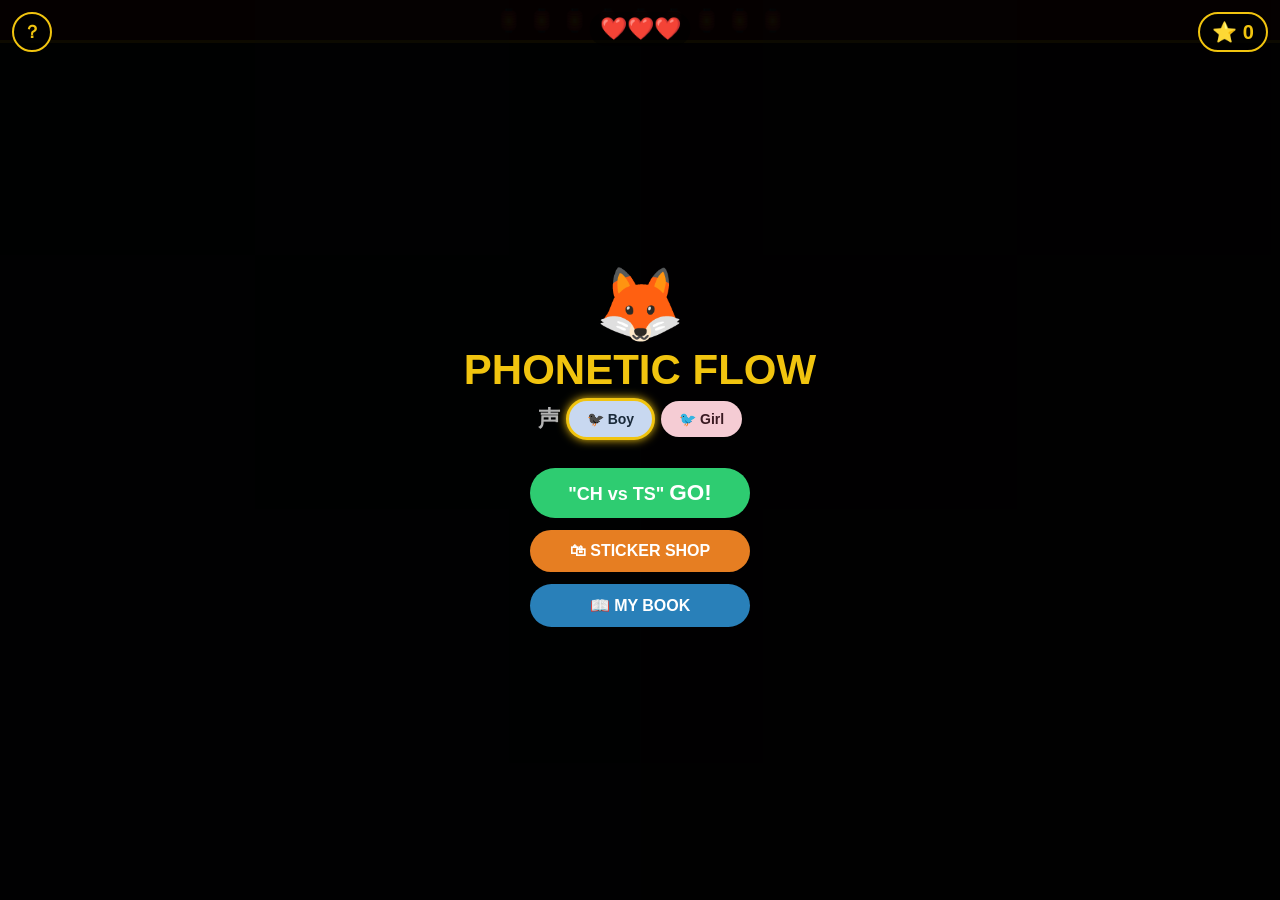
==== commit e214e4e2: "BACKUP TO LAST GOOO STATE" ====
--- a/index.html
+++ b/index.html
@@ -4,12 +4,13 @@
     <meta charset="UTF-8">
     <meta name="viewport" content="width=device-width, initial-scale=1.0, maximum-scale=1.0, user-scalable=no, viewport-fit=cover">
     <link rel="manifest" href="manifest.json">
-    <title>Phonetic Flow v5.5.0</title>
+    <title>Phonetic Flow v5.4.0</title>
     <link rel="stylesheet" href="style.css">
 </head>
 <body>
 
-<button id="help-btn" class="hidden" onpointerdown="event.stopPropagation()" onclick="showHelp()" title="How to play">？</button>
+<button id="help-btn" onpointerdown="event.stopPropagation()" onclick="showHelp()" title="How to play">？</button>
+<button id="pause-btn" onpointerdown="event.stopPropagation()" onclick="togglePause()">⏸</button>
 <div id="currency-display">⭐ 0</div>
 <div id="lives-display">❤️❤️❤️</div>
 
@@ -28,14 +29,10 @@
         <span class="lantern">🏮</span><span class="lantern">🏮</span><span class="lantern">🏮</span>
         <span class="lantern">🏮</span><span class="lantern">🏮</span><span class="lantern">🏮</span>
     </div>
-
-    <!-- ── STEP 3: Center control bar (speaker + counter + pause) ── -->
-    <div id="center-control-bar" onpointerdown="event.stopPropagation()">
-        <button id="speaker-btn" onclick="replayCurrent()">🔊</button>
+    <div id="speaker-row">
+        <button id="speaker-btn" onpointerdown="event.stopPropagation()" onclick="replayCurrent()">🔊</button>
         <div id="block-counter">— / —</div>
-        <button id="pause-btn" onclick="togglePause()">⏸</button>
-    </div>
-
+    </div>
     <div id="play-field">
         <div class="lane-half" id="lane-l">
             <div class="lane-letter" id="l-label"></div>
@@ -52,26 +49,6 @@
         <div id="fox-intro" class="hidden">
             <div class="fox-emoji">🦊</div>
             <div class="fox-msg" id="fox-msg"></div>
-        </div>
-
-        <!-- ── STEP 4: Soft-pause hint overlay ── -->
-        <div id="soft-pause-hint" class="hidden" onpointerdown="event.stopPropagation()">
-            <span>👆 Tap a word to hear it &nbsp;·&nbsp; Double-tap to see Japanese</span>
-            <span class="sp-resume">Tap empty space to resume</span>
-        </div>
-    </div>
-
-    <!-- ── STEP 3: Answer zones — full-width, side by side at the bottom ── -->
-    <div id="answer-zones" class="hidden">
-        <div id="answer-zone-l" class="answer-zone"
-             onpointerdown="event.stopPropagation()"
-             onclick="handleAnswerTap('L')">
-            <span class="az-label"></span>
-        </div>
-        <div id="answer-zone-r" class="answer-zone"
-             onpointerdown="event.stopPropagation()"
-             onclick="handleAnswerTap('R')">
-            <span class="az-label"></span>
         </div>
     </div>
 </div>
@@ -93,7 +70,6 @@
     <button id="btn-world-map" onclick="showMenu('level-select')" style="width:220px;background:#8e44ad;" class="hidden">🗺 WORLD MAP</button>
     <button onclick="showMenu('shop-menu')" style="width:220px;background:#e67e22;">🛍 STICKER SHOP</button>
     <button onclick="showMenu('sticker-book')" style="width:220px;background:#2980b9;">📖 MY BOOK</button>
-    <button onclick="showHelp()" style="width:220px;background:#555;">？ HOW TO PLAY</button>
 </div>
 
 <div id="level-select" class="overlay hidden">
@@ -213,8 +189,8 @@
             <div class="help-row">
                 <div class="icon">▶️</div>
                 <div class="text">
-                    <span class="jp">GO！を押してスタート！単語を聞いて、下の左か右のボタンをタップしよう</span>
-                    <span class="en">Hit Go! to start. Listen to the word and tap the LEFT or RIGHT button at the bottom.</span>
+                    <span class="jp">GO！を押してスタート！単語を聞いて、左か右をタップして聞こえた音を選ぼう</span>
+                    <span class="en">Hit Go! to start. Listen to the word and choose which sound you heard by tapping left or right.</span>
                 </div>
             </div>
             <div class="help-row">
@@ -232,13 +208,6 @@
                 </div>
             </div>
             <div class="help-row">
-                <div class="icon">✋</div>
-                <div class="text">
-                    <span class="jp">画面の真ん中をタップすると一時停止！積まれた単語をタップして聞き直したり、ダブルタップで日本語に切り替えたりできるよ</span>
-                    <span class="en">Tap the play field to soft-pause. Tap any word brick to hear it again. Double-tap to see the Japanese!</span>
-                </div>
-            </div>
-            <div class="help-row">
                 <div class="icon">✅</div>
                 <div class="text">
                     <span class="jp">10問正解でフロアクリア！</span>
@@ -256,7 +225,14 @@
                 <div class="icon">👻</div>
                 <div class="text">
                     <span class="jp">ショップで300コイン使うとボスラウンド解放！ボスを倒すと次のラウンドを開く魔法の鍵をゲット！！</span>
-                    <span class="en">Spend 300 coins in the shop to unlock the Boss Round! Defeat the Boss to get a magic key!!</span>
+                    <span class="en">Spend 300 coins in the shop to unlock the Boss Round! Defeat the Boss to get a magic key that opens the next round!!</span>
+                </div>
+            </div>
+            <div class="help-row">
+                <div class="icon">🗝️</div>
+                <div class="text">
+                    <span class="jp">続けて聴く力を鍛えてゲームをクリアしよう！！</span>
+                    <span class="en">Keep going to build strong listening skills and win the game!!</span>
                 </div>
             </div>
         </div>
@@ -264,7 +240,6 @@
     </div>
 </div>
 
-<script src="levels_revised.js"></script>
 <script src="app.js"></script>
 </body>
 </html>
--- a/style.css
+++ b/style.css
@@ -44,6 +44,7 @@
     display: flex; align-items: center; justify-content: center;
     cursor: pointer; padding: 0; margin: 0; font-family: var(--font-retro);
 }
+#help-btn.hidden { display: none !important; }
 #help-btn:active { transform: scale(0.92); }
 
 /* ── GAME ARENA ─────────────────────────────────────────────────── */
@@ -184,6 +185,8 @@
     white-space: nowrap;
     cursor: default;
     transition: box-shadow 0.15s, filter 0.15s;
+    touch-action: none;  /* prevents double-tap zoom on mobile */
+    -webkit-tap-highlight-color: transparent;
 }
 @keyframes slideIn { from{opacity:0;transform:translateY(8px)} to{opacity:1;transform:none} }
 
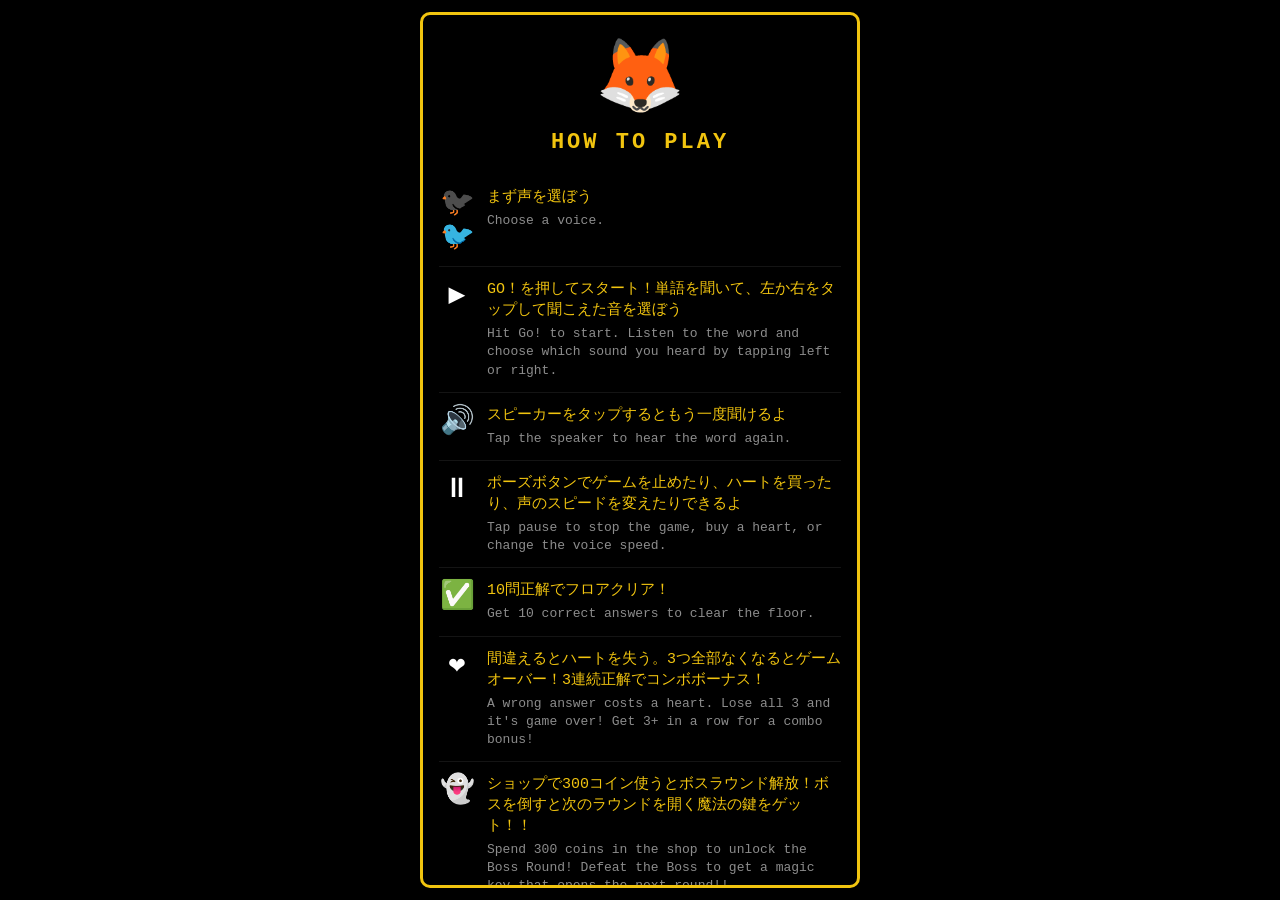
==== commit dfe05cd3: "Rename index5-4.html to index.html" ====
--- a/index.html
+++ b/index.html
@@ -5,7 +5,442 @@
     <meta name="viewport" content="width=device-width, initial-scale=1.0, maximum-scale=1.0, user-scalable=no, viewport-fit=cover">
     <link rel="manifest" href="manifest.json">
     <title>Phonetic Flow v5.4.0</title>
-    <link rel="stylesheet" href="style.css">
+    <style>
+        :root {
+            --bg-color: #0a0a1a;
+            --l-color: #2ecc71;
+            --r-color: #e67e22;
+            --accent: #f1c40f;
+            --text-color: #ffffff;
+            --font-main: 'Segoe UI', Roboto, Helvetica, Arial, sans-serif;
+            --font-retro: 'Courier New', Courier, monospace;
+        }
+        body, html {
+            margin: 0; padding: 0; height: 100%; overflow: hidden;
+            background-color: var(--bg-color); font-family: var(--font-main);
+            color: var(--text-color); user-select: none; touch-action: none;
+        }
+        .overlay {
+            position: fixed; top: 0; left: 0; width: 100%; height: 100%;
+            background: rgba(0,0,0,0.95); display: flex; flex-direction: column;
+            align-items: center; justify-content: center; z-index: 300;
+            text-align: center; padding: 20px; box-sizing: border-box;
+        }
+        .hidden { display: none !important; }
+
+        /* ── FIXED HUD ──────────────────────────────────────────────────── */
+        #currency-display {
+            position: fixed; top: 12px; right: 12px; font-size: 20px;
+            color: var(--accent); z-index: 500; font-weight: 900;
+            background: rgba(0,0,0,0.8); padding: 6px 12px;
+            border-radius: 20px; border: 2px solid var(--accent);
+        }
+        #lives-display {
+            position: fixed; top: 12px; left: 50%;
+            transform: translateX(-50%); font-size: 22px; z-index: 500;
+            background: rgba(0,0,0,0.6); padding: 4px 10px; border-radius: 16px;
+        }
+        #help-btn {
+            position: fixed; top: 12px; left: 12px; font-size: 18px;
+            font-weight: 900; z-index: 500; background: rgba(0,0,0,0.8);
+            color: var(--accent); border: 2px solid var(--accent);
+            border-radius: 50%; width: 40px; height: 40px;
+            display: flex; align-items: center; justify-content: center;
+            cursor: pointer; padding: 0; margin: 0; font-family: var(--font-retro);
+        }
+        #help-btn:active { transform: scale(0.92); }
+
+        /* ── GAME ARENA ─────────────────────────────────────────────────── */
+        #game-container {
+            position: relative; width: 100vw; height: 100vh;
+            display: flex; flex-direction: column; overflow: hidden;
+            background: #0a0a1a; transition: background 1.2s ease;
+        }
+        #stall-header {
+            background: #6b0f0f; border-bottom: 3px solid var(--accent);
+            display: flex; justify-content: center; gap: 6px;
+            padding: 8px 0 6px; flex-shrink: 0; z-index: 10; flex-wrap: wrap;
+            overflow: visible;
+        }
+        .lantern { font-size: 22px; animation: sway 2.5s ease-in-out infinite; display: inline-block; transform-origin: top center; }
+        .lantern:nth-child(even) { animation-delay: 0.7s; }
+        .lantern:nth-child(3n) { animation-delay: 0.35s; }
+        @keyframes sway { 0%,100%{transform:rotate(-12deg)} 50%{transform:rotate(12deg)} }
+
+        #speaker-row {
+            background: rgba(0,0,0,0.7); border-bottom: 2px solid rgba(241,196,15,0.3);
+            display: flex; align-items: center; gap: 10px;
+            padding: 6px 14px; flex-shrink: 0; z-index: 12; position: relative;
+        }
+        #speaker-btn {
+            font-size: 26px; cursor: pointer; transition: transform 0.1s;
+            flex-shrink: 0; background: none; border: none; padding: 0; margin: 0; line-height: 1;
+        }
+        #speaker-btn:active { transform: scale(0.82); }
+        #timer-wrap { display: none; }
+        #timer-bar { display: none; }
+        #pause-btn {
+            position: fixed; bottom: 20px; left: 20px;
+            font-size: 26px; cursor: pointer; transition: transform 0.1s;
+            background: rgba(0,0,0,0.7); border: 2px solid rgba(255,255,255,0.3);
+            border-radius: 50%; width: 52px; height: 52px;
+            display: none; align-items: center; justify-content: center;
+            color: rgba(255,255,255,0.85); z-index: 500; padding: 0; margin: 0;
+        }
+        #pause-btn.visible { display: flex; }
+        #pause-btn:active { transform: scale(0.88); }
+
+        #play-field { flex: 1; position: relative; display: flex; overflow: hidden; }
+        .lane-half { flex: 1; height: 100%; position: relative; overflow: hidden; }
+        #lane-l { border-right: 1px solid rgba(255,255,255,0.06); }
+        #lane-l::before { content:''; position:absolute; inset:0; background:var(--l-color); opacity:0.06; pointer-events:none; }
+        #lane-r::before { content:''; position:absolute; inset:0; background:var(--r-color); opacity:0.06; pointer-events:none; }
+
+        .lane-letter {
+            position: absolute; top: 20px; font-size: 72px; font-weight: 900;
+            color: var(--accent); opacity: 0.18; pointer-events: none; font-family: var(--font-retro);
+        }
+        #l-label { left: 14%; }
+        #r-label { right: 14%; }
+
+        #flash-l, #flash-r {
+            position: absolute; top: 0; width: 50%; height: 100%;
+            opacity: 0; pointer-events: none; z-index: 6;
+        }
+        #flash-l { left: 0; }
+        #flash-r { right: 0; }
+        @keyframes flashGreen { 0%{opacity:0.55} 100%{opacity:0} }
+        @keyframes flashRed   { 0%{opacity:0.45} 100%{opacity:0} }
+        .do-flash-green { animation: flashGreen 0.45s ease-out forwards; background: #2ecc71; }
+        .do-flash-red   { animation: flashRed   0.45s ease-out forwards; background: #e74c3c; }
+
+        #falling-target {
+            position: absolute; left: 50%; transform: translateX(-50%);
+            font-size: 58px; line-height: 1; z-index: 20;
+            pointer-events: none; top: -200px;
+        }
+
+        /* Stacks live inside each lane-half, anchored to bottom, grow upward */
+        .side-stack {
+            position: absolute; bottom: 8px; width: 100%;
+            display: flex; flex-direction: column; justify-content: flex-end; z-index: 10;
+            padding: 4px; box-sizing: border-box; pointer-events: none;
+            height: 50%; overflow: hidden;
+        }
+        /* Fix: Stacks now sit at a fixed 'floor' above the lane buttons */
+        #left-stack, #right-stack {
+            position: absolute; 
+            bottom: 120px; /* This keeps them from sliding below the screen */
+            width: 50%;
+            max-height: 65vh;
+            display: flex; 
+            flex-direction: column-reverse; 
+            pointer-events: none;
+            overflow: hidden;
+            z-index: 10;
+        }
+       /* Fix: Stacks now sit at a fixed 'floor' and don't cut off the pill shape */
+        #left-stack, #right-stack {
+            position: absolute; 
+            bottom: 120px; 
+            width: 100%; 
+            max-height: 65vh;
+            display: flex; 
+            flex-direction: column-reverse; 
+            pointer-events: none;
+            /* Removed overflow:hidden so the rounded ends show */
+            z-index: 10;
+        }
+
+        #left-stack  { left: 0; align-items: flex-start; padding-left: 10px; }
+        #right-stack { right: 0; align-items: flex-end; padding-right: 10px; }
+
+        .brick {
+            /* Width: uses percentage to fit screens, with a max limit */
+            width: 80%; 
+            max-width: 180px;
+            height: 45px; 
+            margin-top: 5px; 
+            border-radius: 25px; /* Perfect Pill Shape */
+            display: flex; 
+            align-items: center; 
+            justify-content: center;
+            /* Font size: significantly larger to fill the pill */
+            font-size: 20px; 
+            font-weight: bold; 
+            color: white;
+            animation: slideIn 0.18s ease-out; 
+            flex-shrink: 1; 
+            min-height: 30px;
+            box-shadow: 0 4px 8px rgba(0,0,0,0.3);
+            border: 2px solid rgba(255,255,255,0.3);
+            white-space: nowrap; 
+        }
+
+
+        @keyframes slideIn { from{opacity:0;transform:translateY(8px)} to{opacity:1;transform:none} }
+
+        /* ── FOX MASCOT INTRO ───────────────────────────────────────────── */
+        #fox-intro {
+            position: absolute; inset: 0; z-index: 40;
+            display: flex; flex-direction: column;
+            align-items: center; justify-content: center;
+            pointer-events: none; background: rgba(0,0,0,0.45);
+        }
+        #fox-intro .fox-emoji {
+            font-size: 100px; line-height: 1;
+            animation: foxDrop 0.5s cubic-bezier(0.34,1.56,0.64,1) forwards;
+        }
+        #fox-intro .fox-msg {
+            font-size: 17px; color: #fff; margin-top: 14px;
+            font-family: var(--font-retro); text-align: center;
+            padding: 0 20px; line-height: 1.6;
+            text-shadow: 0 0 12px rgba(0,0,0,0.9);
+            animation: foxDrop 0.5s 0.1s cubic-bezier(0.34,1.56,0.64,1) both;
+        }
+        #fox-intro.fox-out {
+            animation: foxFade 0.4s ease-out forwards;
+        }
+        @keyframes foxDrop {
+            0%  { opacity:0; transform: translateY(-40px) scale(0.6); }
+            100%{ opacity:1; transform: translateY(0)     scale(1);   }
+        }
+        @keyframes foxFade {
+            0%  { opacity:1; }
+            100%{ opacity:0; }
+        }
+        @keyframes foxResultPop {
+            0%  { opacity:0; transform: scale(0.5) translateY(30px); }
+            100%{ opacity:1; transform: scale(1)   translateY(0); }
+        }
+
+        /* ── COMBO & COIN ───────────────────────────────────────────────── */
+        .coin-pop {
+            position: absolute; font-size: 22px; z-index: 35;
+            pointer-events: none; animation: coinFly 0.8s ease-out forwards;
+        }
+        @keyframes coinFly { 0%{opacity:1;transform:translateY(0) scale(1.2)} 100%{opacity:0;transform:translateY(-90px) scale(0.4)} }
+
+        #combo-banner {
+            position: fixed;
+            top: 30%;
+            left: 50%;
+            transform: translateX(-50%);
+            font-family: var(--font-retro); font-weight: 900;
+            color: var(--accent); text-align: center;
+            pointer-events: none; z-index: 600; white-space: nowrap;
+            animation: comboBannerAnim 1.4s ease-out forwards;
+        }
+        @keyframes comboBannerAnim {
+            0%   { opacity:0;    transform: translateX(-50%) scale(0.5); }
+            20%  { opacity:0.78; transform: translateX(-50%) scale(1.15); }
+            55%  { opacity:0.78; transform: translateX(-50%) scale(1.0); }
+            100% { opacity:0;    transform: translateX(-50%) scale(0.85) translateY(-30px); }
+        }
+        .combo-label {
+            display: block; font-size: 13px; letter-spacing: 3px;
+            opacity: 0.75; margin-top: 3px;
+        }
+
+        #lightning-hud {
+            position: absolute; bottom: 8px; left: 50%; transform: translateX(-50%);
+            z-index: 50; font-family: var(--font-retro); font-size: 11px;
+            color: var(--accent); background: rgba(0,0,0,0.75);
+            padding: 4px 14px; border-radius: 16px;
+            border: 1px solid var(--accent); letter-spacing: 2px; pointer-events: none;
+        }
+
+        /* ── BOSS GHOST COUNTDOWN ───────────────────────────────────────── */
+        #boss-ghost-float {
+            position: absolute; top: 50%; left: 50%;
+            transform: translate(-50%, -50%);
+            font-size: 110px; line-height: 1;
+            z-index: 50; pointer-events: none;
+            animation: ghostFloat 1.5s ease-in-out infinite;
+        }
+        @keyframes ghostFloat {
+            0%,100% { transform: translate(-50%,-50%) translateY(0); }
+            50%      { transform: translate(-50%,-50%) translateY(-14px); }
+        }
+        @keyframes ghostExpand {
+            0%   { transform: translate(-50%,-50%) scale(1); opacity: 1; }
+            100% { transform: translate(-50%,-50%) scale(12); opacity: 0; }
+        }
+        #boss-ghost-float.expanding {
+            animation: ghostExpand 0.65s ease-in forwards;
+        }
+
+        /* ── BOSS CLEAR — fox bouncing ghost ────────────────────────────── */
+        @keyframes foxBounceLeft {
+            0%   { transform: translateX(0) scaleX(1); }
+            30%  { transform: translateX(-12px) scaleX(-1.1); }
+            60%  { transform: translateX(0) scaleX(1); }
+            100% { transform: translateX(0) scaleX(1); }
+        }
+        @keyframes ghostBounceOff {
+            0%   { transform: translateX(0) rotate(0deg); opacity: 1; }
+            20%  { transform: translateX(0) rotate(-15deg); opacity: 1; }
+            100% { transform: translateX(200px) rotate(60deg) scale(0.2); opacity: 0; }
+        }
+        .lc-boss-row { display: flex; align-items: center; justify-content: center; gap: 8px; font-size: 60px; margin: 6px 0; }
+        .lc-fox-bounce { display: inline-block; animation: foxBounceLeft 0.7s 0.3s ease-in-out; }
+        .lc-ghost-flyoff { display: inline-block; animation: ghostBounceOff 0.7s 0.5s ease-in both; }
+
+        /* ── MENUS ──────────────────────────────────────────────────────── */
+        #shopkeeper-area {
+            background: #000; border: 3px solid #fff; border-radius: 10px;
+            width: 100%; min-height: 110px; margin-bottom: 14px;
+            display: flex; flex-direction: column; align-items: center;
+            justify-content: center; padding: 10px; box-sizing: border-box;
+            font-family: var(--font-retro);
+        }
+        #shopkeeper-text { font-weight: bold; text-transform: uppercase; color: #fff; }
+        #shopkeeper-text.trade-offer { color: var(--accent); }
+        .item-card { background: transparent; display: flex; flex-direction: column; align-items: center; padding: 10px; }
+        .item-card div { font-size: 50px; margin-bottom: 5px; }
+        .book-sticker { font-size: 70px; transition: transform 0.3s; }
+        button {
+            padding: 12px 20px; font-size: 16px; border-radius: 40px;
+            border: none; background: #3498db; color: white; cursor: pointer;
+            font-weight: bold; font-family: var(--font-main); margin: 6px; transition: transform 0.1s;
+        }
+        button:active { transform: scale(0.95); }
+        button:disabled { background: #444; color: #888; transform: none; }
+        .active-yellow { background: var(--accent) !important; color: #000 !important; }
+        #gender-panel {
+            width: 100%; max-width: 320px; background: rgba(255,255,255,0.07);
+            border: 1px solid rgba(255,255,255,0.15); border-radius: 16px;
+            padding: 14px 16px; box-sizing: border-box; margin: 10px 0 4px;
+        }
+        #gender-panel label { display: block; font-size: 11px; letter-spacing: 0.08em; text-transform: uppercase; color: rgba(255,255,255,0.5); margin-bottom: 8px; }
+        #gender-panel .gender-row { display: flex; gap: 8px; justify-content: center; }
+        #gender-panel button { width: 120px; background: #444; margin: 0; }
+        #btn-mike  { background: #c8d8f0; color: #1a2a3a; }
+        #btn-jenny { background: #f5ccd4; color: #3a1a22; }
+        #btn-mike.active-yellow  { background: #c8d8f0 !important; color: #1a2a3a !important; border: 3px solid var(--accent) !important; box-shadow: 0 0 10px var(--accent); }
+        #btn-jenny.active-yellow { background: #f5ccd4 !important; color: #3a1a22 !important; border: 3px solid var(--accent) !important; box-shadow: 0 0 10px var(--accent); }
+        .tower-item { background: #222; width: 85%; margin: 6px; padding: 15px; border-radius: 12px; border: 2px solid #444; transition: 0.3s; }
+        @keyframes goldSparkle {
+            0%{transform:scale(1);filter:brightness(1)} 50%{transform:scale(1.3);filter:brightness(1.5) drop-shadow(0 0 20px #f1c40f)} 100%{transform:scale(1);filter:brightness(1)}
+        }
+        .purchased-anim { animation: goldSparkle 0.6s ease; }
+
+        #start-btn-group { display: flex; gap: 0; width: 260px; margin-top: 14px; border-radius: 40px; overflow: hidden; }
+        #btn-practice { flex:1; padding:12px 8px; font-size:13px; border:none; background:var(--l-color); color:#000; cursor:pointer; font-weight:900; font-family:var(--font-main); border-radius:40px 0 0 40px; transition:filter 0.1s; margin:0; }
+        #btn-challenge { flex:1; padding:12px 10px; font-size:15px; border:none; background:#d4510a; color:#fff; cursor:pointer; font-weight:900; font-family:var(--font-main); border-radius:0 40px 40px 0; transition:filter 0.1s; margin:0; }
+        #btn-practice:active, #btn-challenge:active { filter: brightness(0.85); }
+        #btn-start-single { background: var(--l-color); min-width: 220px; font-size: 18px; margin-top: 14px; }
+        #round-win-coins { font-size: 20px; color: var(--accent); font-weight: 900; font-family: var(--font-retro); margin: 4px 0 16px; letter-spacing: 1px; }
+
+        /* ── HELP ───────────────────────────────────────────────────────── */
+        #help-screen {
+            position: fixed; top: 0; left: 0; width: 100%; height: 100%;
+            background: #000; display: flex; flex-direction: column;
+            align-items: center; justify-content: flex-start;
+            z-index: 800; font-family: var(--font-retro);
+            padding: 12px; box-sizing: border-box; overflow: hidden;
+        }
+        .help-inner {
+            border: 3px solid var(--accent); border-radius: 10px;
+            padding: 18px 16px 16px; width: 100%; max-width: 440px;
+            display: flex; flex-direction: column; align-items: center;
+            max-height: calc(100vh - 24px); overflow-y: auto; box-sizing: border-box;
+        }
+        .help-key { font-size: 72px; margin-bottom: 8px; animation: helpKeyFloat 2.5s ease-in-out infinite; }
+        @keyframes helpKeyFloat { 0%,100%{transform:translateY(0)} 50%{transform:translateY(-8px)} }
+        .help-inner h2 { color: var(--accent); font-size: 22px; letter-spacing: 3px; text-transform: uppercase; margin: 0 0 20px 0; }
+        .help-body { display: flex; flex-direction: column; width: 100%; gap: 0; }
+        .help-row { display: flex; align-items: flex-start; gap: 12px; padding: 12px 0; border-bottom: 1px solid rgba(255,255,255,0.08); }
+        .help-row:last-child { border-bottom: none; }
+        .help-row .icon { font-size: 28px; flex-shrink: 0; width: 36px; text-align: center; line-height: 1.2; }
+        .help-row .text { flex: 1; }
+        .help-row .jp { font-size: 15px; color: var(--accent); display: block; margin-bottom: 4px; line-height: 1.4; }
+        .help-row .en { font-size: 13px; color: rgba(255,255,255,0.55); display: block; line-height: 1.4; }
+        .got-it-btn { margin-top: 24px; background: var(--accent) !important; color: #000 !important; font-family: var(--font-retro) !important; font-weight: 900; letter-spacing: 2px; border-radius: 6px !important; padding: 14px 40px; font-size: 16px; }
+
+        /* ── KEY CEREMONY ───────────────────────────────────────────────── */
+        #key-ceremony { position: fixed; top:0; left:0; width:100%; height:100%; background:#000; display:flex; flex-direction:column; align-items:center; justify-content:center; z-index:900; font-family:var(--font-retro); color:var(--accent); }
+        #key-ceremony .ceremony-sprite { font-size: 80px; animation: holdUp 0.6s ease-out forwards; }
+        #key-ceremony .ceremony-key { font-size: 60px; position: relative; top: -30px; left: 20px; filter: sepia(1) saturate(5) hue-rotate(5deg) brightness(1.4); animation: keyAppear 0.4s 0.5s ease-out both; }
+        #key-ceremony .ceremony-text { font-size: 18px; margin-top: 30px; text-align: center; line-height: 2; animation: fadeIn 0.5s 1s ease-out both; text-transform: uppercase; letter-spacing: 2px; }
+        #key-ceremony .ceremony-border { border: 4px solid var(--accent); padding: 40px 30px; border-radius: 8px; display: flex; flex-direction: column; align-items: center; }
+        @keyframes holdUp { from{transform:translateY(40px);opacity:0} to{transform:translateY(0);opacity:1} }
+        @keyframes keyAppear { from{transform:scale(0) rotate(-30deg);opacity:0} to{transform:scale(1) rotate(0deg);opacity:1} }
+        @keyframes fadeIn { from{opacity:0} to{opacity:1} }
+
+        /* ── CONGRATS ───────────────────────────────────────────────────── */
+        #congrats-screen { position:fixed; top:0; left:0; width:100%; height:100%; background:#000; display:flex; flex-direction:column; align-items:center; justify-content:center; z-index:950; font-family:var(--font-retro); color:var(--accent); overflow:hidden; }
+        #congrats-screen .confetti-canvas { position:absolute; top:0; left:0; width:100%; height:100%; pointer-events:none; }
+        #congrats-screen .congrats-inner { border:4px solid var(--accent); padding:40px 30px; border-radius:12px; display:flex; flex-direction:column; align-items:center; position:relative; z-index:2; max-width:360px; width:90%; background:rgba(0,0,0,0.85); }
+        #congrats-screen .trophy-row { font-size:72px; margin-bottom:10px; animation:trophyBounce 0.7s ease-out forwards; }
+        @keyframes trophyBounce { 0%{transform:scale(0) rotate(-15deg);opacity:0} 60%{transform:scale(1.2) rotate(5deg);opacity:1} 80%{transform:scale(0.95) rotate(-2deg)} 100%{transform:scale(1) rotate(0deg)} }
+        #congrats-screen h1 { color:var(--accent); font-size:26px; letter-spacing:4px; text-transform:uppercase; margin:0 0 8px 0; animation:fadeIn 0.5s 0.5s ease-out both; }
+        #congrats-screen .congrats-sub { font-size:13px; color:rgba(255,255,255,0.6); margin-bottom:24px; line-height:1.7; animation:fadeIn 0.5s 0.8s ease-out both; text-transform:uppercase; letter-spacing:1px; }
+        #congrats-screen .star-row { font-size:32px; margin-bottom:24px; letter-spacing:6px; animation:fadeIn 0.5s 1.1s ease-out both; }
+        #congrats-screen button { animation:fadeIn 0.5s 1.4s ease-out both; background:var(--accent) !important; color:#000 !important; font-family:var(--font-retro) !important; font-weight:900; letter-spacing:2px; border-radius:6px !important; padding:14px 40px; font-size:15px; width:100%; }
+
+        @keyframes heartAppear { 0%{transform:scale(0.5);filter:drop-shadow(0 0 0px #f1c40f);opacity:0} 50%{transform:scale(1.4);filter:drop-shadow(0 0 16px #f1c40f);opacity:1} 75%{transform:scale(0.9);filter:drop-shadow(0 0 8px #f1c40f)} 100%{transform:scale(1);filter:drop-shadow(0 0 4px #f1c40f);opacity:1} }
+        .heart-new { animation: heartAppear 0.6s ease-out forwards; }
+        @keyframes heartBreakAnim { 0%{transform:scale(1.4);opacity:1} 100%{transform:scale(0.6);opacity:0} }
+     .heart-break {
+    position: fixed;
+    font-size: 55px; 
+    pointer-events: none;
+    z-index: 2000;
+    opacity: 0.9;
+    filter: hue-rotate(310deg) brightness(1.2);
+    text-shadow: 0 0 20px rgba(255, 105, 180, 0.6);
+    animation: heartBreakFloat 1.0s ease-out forwards;
+}
+@keyframes heartBreakFloat {
+    0%   { transform: translateY(0) scale(1.1); opacity: 0.9; }
+    100% { transform: translateY(-120px) scale(0.6); opacity: 0; }
+}
+
+        /* ── LIGHTNING COUNTDOWN ────────────────────────────────────────── */
+        #lightning-countdown { position:fixed; top:0; left:0; width:100%; height:100%; background:#000; display:flex; flex-direction:column; align-items:center; justify-content:center; z-index:920; font-family:var(--font-retro); color:var(--accent); }
+        #lightning-countdown .lcd-number { font-size:140px; font-weight:900; letter-spacing:-4px; animation:countPop 0.4s ease-out; text-shadow:0 0 40px var(--accent); }
+        #lightning-countdown .lcd-label  { font-size:14px; letter-spacing:4px; text-transform:uppercase; opacity:0.6; margin-top:10px; }
+        #lightning-countdown .lcd-ghost  { font-size:100px; animation:ghostAppear 0.4s ease-out; }
+        @keyframes countPop   { 0%{transform:scale(1.6);opacity:0} 100%{transform:scale(1);opacity:1} }
+        @keyframes ghostAppear{ 0%{transform:scale(0.5) rotate(-20deg);opacity:0} 60%{transform:scale(1.3) rotate(5deg);opacity:1} 100%{transform:scale(1) rotate(0deg);opacity:1} }
+
+        /* ── BOSS CLEAR ─────────────────────────────────────────────────── */
+        #lightning-clear { position:fixed; top:0; left:0; width:100%; height:100%; background:rgba(0,0,0,0.92); display:flex; flex-direction:column; align-items:center; justify-content:center; z-index:925; font-family:var(--font-retro); cursor:pointer; }
+        #lightning-clear .lc-inner { border:4px solid var(--accent); padding:40px 30px; border-radius:12px; display:flex; flex-direction:column; align-items:center; animation:fadeIn 0.3s ease-out; }
+        #lightning-clear h1 { color:var(--accent); font-size:22px; letter-spacing:3px; text-transform:uppercase; margin:16px 0 8px; text-shadow:0 0 20px var(--accent); }
+        #lightning-clear .lc-sub { font-size:12px; color:rgba(255,255,255,0.4); letter-spacing:2px; text-transform:uppercase; margin-top:24px; }
+
+        /* ── DEV PANEL ──────────────────────────────────────────────────── */
+        #dev-panel { position:fixed; bottom:0; left:0; right:0; z-index:1000; background:rgba(0,0,0,0.92); border-top:2px solid #e74c3c; padding:8px 12px; display:flex; align-items:center; gap:8px; flex-wrap:wrap; font-family:var(--font-retro); font-size:11px; }
+        #dev-panel span { color:#e74c3c; font-weight:900; letter-spacing:1px; flex-shrink:0; }
+        #dev-panel button { padding:4px 10px; font-size:11px; border-radius:4px; margin:2px; background:#222; border:1px solid #e74c3c; color:#e74c3c; font-family:var(--font-retro); }
+        #dev-panel button.dev-active { background:#e74c3c; color:#000; }
+        /* ── PAUSE BOUNCE ───────────────────────────────────────────────── */
+        @keyframes pauseBounceIn {
+            0%   { opacity:0; transform: scale(0.3) translateY(60px); }
+            55%  { opacity:1; transform: scale(1.07) translateY(-5px); }
+            75%  { transform: scale(0.97) translateY(2px); }
+            90%  { transform: scale(1.02) translateY(-1px); }
+            100% { transform: scale(1)    translateY(0); }
+        }
+        @keyframes pauseBounceOut {
+            0%   { opacity:1; transform: scale(1) translateY(0); }
+            25%  { transform: scale(1.05) translateY(-4px); }
+            100% { opacity:0; transform: scale(0.3) translateY(60px); }
+        }
+        #pause-menu .pmenu-inner {
+            background: rgba(20,28,36,0.97);
+            border: 2px solid var(--accent);
+            border-radius: 24px;
+            padding: 26px 22px 20px;
+            width: 88%; max-width: 310px;
+            animation: pauseBounceIn 0.45s cubic-bezier(0.34,1.56,0.64,1) forwards;
+        }
+        #pause-menu.bouncing-out .pmenu-inner {
+            animation: pauseBounceOut 0.25s ease-in forwards;
+        }
+    </style>
 </head>
 <body>
 
@@ -53,6 +488,7 @@
     </div>
 </div>
 
+<!-- MAIN MENU -->
 <div id="main-menu" class="overlay">
     <div style="font-size:72px;line-height:1;margin-bottom:6px;animation:foxDrop 0.5s cubic-bezier(0.34,1.56,0.64,1) forwards;">🦊</div>
     <div id="streak-banner" class="hidden" style="font-size:18px;font-family:var(--font-retro);color:var(--accent);margin-bottom:10px;letter-spacing:2px;font-weight:900;text-shadow:0 0 16px var(--accent),0 0 32px var(--accent);"></div>
@@ -72,12 +508,14 @@
     <button onclick="showMenu('sticker-book')" style="width:220px;background:#2980b9;">📖 MY BOOK</button>
 </div>
 
+<!-- LEVEL SELECT -->
 <div id="level-select" class="overlay hidden">
     <h2 style="color:var(--accent)">ASCENDING TOWER</h2>
     <div id="tower-list" style="display:flex;flex-direction:column-reverse;width:100%;align-items:center;overflow-y:auto;max-height:60vh;"></div>
     <button onclick="showMenu('main-menu')" style="background:#444;width:200px;margin-top:20px;flex-shrink:0;">BACK</button>
 </div>
 
+<!-- SHOP -->
 <div id="shop-menu" class="overlay hidden">
     <div id="shopkeeper-area">
         <div style="font-size:50px;">🦊</div>
@@ -87,16 +525,19 @@
     <button onclick="showMenu('main-menu')" style="background:#2980b9;width:100%;margin-top:15px;">BACK</button>
 </div>
 
+<!-- STICKER BOOK -->
 <div id="sticker-book" class="overlay hidden" style="display:flex;flex-direction:column;">
     <h2 style="margin-top:40px;color:var(--accent);flex-shrink:0;">COLLECTION</h2>
     <div id="book-display" style="flex-grow:1;overflow-y:auto;width:100%;padding:20px;box-sizing:border-box;display:grid;grid-template-columns:repeat(3,1fr);gap:20px;justify-items:center;align-content:start;"></div>
     <button onclick="showMenu('main-menu')" style="background:#444;width:200px;margin:20px 0;flex-shrink:0;">BACK</button>
 </div>
 
+<!-- PAUSE MENU -->
 <div id="pause-menu" class="overlay hidden" onclick="if(event.target===this)togglePause()">
     <div class="pmenu-inner">
         <h2 style="color:var(--accent);margin:0 0 20px 0;letter-spacing:3px;">PAUSED</h2>
 
+        <!-- Fox + heart -->
         <div style="display:flex;align-items:center;gap:14px;margin-bottom:20px;">
             <div style="font-size:48px;line-height:1;flex-shrink:0;">🦊</div>
             <div style="flex:1;">
@@ -105,6 +546,7 @@
             </div>
         </div>
 
+        <!-- Voice Speed -->
         <div style="margin-bottom:20px;">
             <div style="font-size:13px;font-weight:900;letter-spacing:2px;color:rgba(255,255,255,0.8);margin-bottom:9px;text-align:center;font-family:var(--font-retro);">VOICE SPEED</div>
             <div style="display:flex;justify-content:space-around;">
@@ -114,10 +556,12 @@
             </div>
         </div>
 
+        <!-- Exit -->
         <button onclick="pauseExitToMenu()" style="background:#555;width:100%;margin:0;letter-spacing:1px;">EXIT TO MENU</button>
     </div>
 </div>
 
+<!-- ROUND WIN -->
 <div id="round-win" class="overlay hidden">
     <div style="font-size:80px;line-height:1;margin-bottom:8px;animation:foxResultPop 0.5s cubic-bezier(0.34,1.56,0.64,1) forwards;">🦊</div>
     <div id="fox-round-msg" style="font-size:16px;color:#fff;font-family:var(--font-retro);text-align:center;margin:0 0 16px 0;line-height:1.7;padding:0 20px;"></div>
@@ -126,17 +570,20 @@
     <button onclick="showMenu('main-menu')">CONTINUE</button>
 </div>
 
+<!-- GAME OVER -->
 <div id="game-over" class="overlay hidden">
     <h1 style="color:var(--r-color);">GAME OVER</h1>
     <button onclick="startGame()">RETRY</button>
     <button onclick="showMenu('main-menu')" style="background:#444;">EXIT</button>
 </div>
 
+<!-- LIGHTNING COUNTDOWN -->
 <div id="lightning-countdown" class="hidden">
     <div id="lcd-content"></div>
     <div class="lcd-label">GET READY</div>
 </div>
 
+<!-- BOSS CLEAR -->
 <div id="lightning-clear" class="hidden" onclick="dismissLightningClear()">
     <div class="lc-inner">
         <h1>BOSS CHALLENGE CLEARED!</h1>
@@ -152,6 +599,7 @@
     </div>
 </div>
 
+<!-- KEY CEREMONY -->
 <div id="key-ceremony" class="hidden" onclick="dismissKeyCeremony()">
     <div class="ceremony-border" style="cursor:pointer;">
         <div style="display:flex;align-items:flex-start;">
@@ -163,6 +611,7 @@
     </div>
 </div>
 
+<!-- CONGRATULATIONS -->
 <div id="congrats-screen" class="hidden">
     <canvas class="confetti-canvas" id="confetti-canvas"></canvas>
     <div class="congrats-inner">
@@ -174,6 +623,7 @@
     </div>
 </div>
 
+<!-- HELP SCREEN -->
 <div id="help-screen" class="hidden">
     <div class="help-inner">
         <div class="help-key">🦊</div>
@@ -240,6 +690,930 @@
     </div>
 </div>
 
-<script src="app.js"></script>
+<script>
+    // ─── LEVEL DATA ───────────────────────────────────────────────────────────
+    const levels = {
+        1: { name:"S vs SH", folder:"S_vs_SH", sounds:["S","SH"], targets:["🌸","🦆","👾"],
+             words:[
+                {sound:"S",position:"initial",word:"sea"},{sound:"S",position:"initial",word:"sail"},{sound:"S",position:"initial",word:"song"},
+                {sound:"SH",position:"initial",word:"she"},{sound:"SH",position:"initial",word:"shake"},{sound:"SH",position:"initial",word:"show"},
+                {sound:"S",position:"medial",word:"basin"},{sound:"S",position:"medial",word:"lesson"},{sound:"S",position:"medial",word:"basic"},
+                {sound:"SH",position:"medial",word:"nation"},{sound:"SH",position:"medial",word:"fashion"},{sound:"SH",position:"medial",word:"fishing"},
+                {sound:"S",position:"final",word:"bus"},{sound:"S",position:"final",word:"face"},{sound:"S",position:"final",word:"nice"},
+                {sound:"SH",position:"final",word:"bush"},{sound:"SH",position:"final",word:"fish"},{sound:"SH",position:"final",word:"rush"}],
+             stickers:[{emoji:"🌙",price:50},{emoji:"⭐",price:100},{emoji:"🌟",price:200},{emoji:"🌠",price:300},{emoji:"🌌",price:500}]},
+        2: { name:"S vs TH", folder:"S_vs_TH_voiceless", sounds:["S","TH"], targets:["🦆","🪆","👾"],
+             words:[
+                {sound:"S",position:"initial",word:"sea"},{sound:"S",position:"initial",word:"sin"},{sound:"S",position:"initial",word:"soap"},
+                {sound:"TH",position:"initial",word:"thin"},{sound:"TH",position:"initial",word:"think"},{sound:"TH",position:"initial",word:"three"},
+                {sound:"S",position:"medial",word:"basin"},{sound:"S",position:"medial",word:"frosty"},{sound:"S",position:"medial",word:"lesson"},
+                {sound:"TH",position:"medial",word:"author"},{sound:"TH",position:"medial",word:"nothing"},{sound:"TH",position:"medial",word:"method"},
+                {sound:"S",position:"final",word:"base"},{sound:"S",position:"final",word:"peace"},{sound:"S",position:"final",word:"bus"},
+                {sound:"TH",position:"final",word:"bath"},{sound:"TH",position:"final",word:"math"},{sound:"TH",position:"final",word:"teeth"}],
+             stickers:[{emoji:"🌬️",price:50},{emoji:"🍃",price:100},{emoji:"🌀",price:200},{emoji:"⚡",price:300},{emoji:"🌊",price:500}]},
+        3: { name:"F vs P", folder:"F_vs_P", sounds:["F","P"], targets:["🗼","🦆","🪆"],
+             words:[
+                {sound:"F",position:"initial",word:"fan"},{sound:"F",position:"initial",word:"feel"},{sound:"F",position:"initial",word:"photo"},
+                {sound:"P",position:"initial",word:"pan"},{sound:"P",position:"initial",word:"peel"},{sound:"P",position:"initial",word:"pot"},
+                {sound:"F",position:"medial",word:"after"},{sound:"F",position:"medial",word:"offer"},{sound:"F",position:"medial",word:"sofa"},
+                {sound:"P",position:"medial",word:"paper"},{sound:"P",position:"medial",word:"open"},{sound:"P",position:"medial",word:"topic"},
+                {sound:"F",position:"final",word:"leaf"},{sound:"F",position:"final",word:"roof"},{sound:"F",position:"final",word:"safe"},
+                {sound:"P",position:"final",word:"leap"},{sound:"P",position:"final",word:"rope"},{sound:"P",position:"final",word:"tape"}],
+             stickers:[{emoji:"🍂",price:50},{emoji:"🦊",price:100},{emoji:"🍁",price:200},{emoji:"🦋",price:300},{emoji:"🌸",price:500}]},
+        4:  { name:"L vs R", folder:"L_vs_R", sounds:["L","R"], targets:["🍥","🦆","🪆"],
+             words:[
+                {sound:"L",position:"initial",word:"lake"},{sound:"L",position:"initial",word:"leaf"},{sound:"L",position:"initial",word:"low"},
+                {sound:"R",position:"initial",word:"rain"},{sound:"R",position:"initial",word:"road"},{sound:"R",position:"initial",word:"rice"},
+                {sound:"L",position:"medial",word:"alive"},{sound:"L",position:"medial",word:"balloon"},{sound:"L",position:"medial",word:"below"},
+                {sound:"R",position:"medial",word:"arena"},{sound:"R",position:"medial",word:"carrot"},{sound:"R",position:"medial",word:"story"},
+                {sound:"L",position:"final",word:"bell"},{sound:"L",position:"final",word:"feel"},{sound:"L",position:"final",word:"tall"},
+                {sound:"R",position:"final",word:"star"},{sound:"R",position:"final",word:"door"},{sound:"R",position:"final",word:"far"}],
+             stickers:[{emoji:"☁️",price:50},{emoji:"🌱",price:100},{emoji:"🌲",price:200},{emoji:"🦅",price:300},{emoji:"💎",price:500}]},
+        5: { name:"Z vs TH (voiced)", folder:"Z_vs_TH_voiced", sounds:["Z","TH"], targets:["🐍","🦎","👾"],
+             words:[
+                {sound:"Z",position:"initial",word:"zoo"},{sound:"Z",position:"initial",word:"zone"},{sound:"Z",position:"initial",word:"zero"},
+                {sound:"TH",position:"initial",word:"the"},{sound:"TH",position:"initial",word:"this"},{sound:"TH",position:"initial",word:"those"},
+                {sound:"Z",position:"medial",word:"frozen"},{sound:"Z",position:"medial",word:"razor"},{sound:"Z",position:"medial",word:"season"},
+                {sound:"TH",position:"medial",word:"father"},{sound:"TH",position:"medial",word:"mother"},{sound:"TH",position:"medial",word:"other"},
+                {sound:"Z",position:"final",word:"bees"},{sound:"Z",position:"final",word:"nose"},{sound:"Z",position:"final",word:"phase"},
+                {sound:"TH",position:"final",word:"bathe"},{sound:"TH",position:"final",word:"breathe"},{sound:"TH",position:"final",word:"soothe"}],
+             stickers:[{emoji:"🐝",price:50},{emoji:"🦎",price:100},{emoji:"🐍",price:200},{emoji:"🦁",price:300},{emoji:"🔥",price:500}]},
+        6: { name:"CH vs TS", folder:"CH_vs_TS", sounds:["CH","TS"], targets:["⛩️","🏮","🎋"],
+             words:[
+                {sound:"CH",position:"initial",word:"chain"},{sound:"CH",position:"initial",word:"chip"},{sound:"CH",position:"initial",word:"choose"},
+                {sound:"CH",position:"medial",word:"teacher"},{sound:"CH",position:"medial",word:"kitchen"},{sound:"CH",position:"medial",word:"nature"},
+                {sound:"CH",position:"final",word:"beach"},{sound:"CH",position:"final",word:"catch"},{sound:"CH",position:"final",word:"coach"},
+                {sound:"TS",position:"final",word:"boats"},{sound:"TS",position:"final",word:"cats"},{sound:"TS",position:"final",word:"roots"}],
+             stickers:[{emoji:"🎵",price:50},{emoji:"🎸",price:100},{emoji:"🎺",price:200},{emoji:"🎻",price:300},{emoji:"🎹",price:500}]},
+        7: { name:"N vs NG", folder:"N_vs_NG", sounds:["N","NG"], targets:["🎋","🌿","🦆"],
+             words:[
+                {sound:"N",position:"initial",word:"nail"},{sound:"N",position:"initial",word:"night"},{sound:"N",position:"initial",word:"nose"},
+                {sound:"N",position:"medial",word:"animal"},{sound:"N",position:"medial",word:"dinner"},{sound:"N",position:"medial",word:"money"},
+                {sound:"NG",position:"medial",word:"anger"},{sound:"NG",position:"medial",word:"finger"},{sound:"NG",position:"medial",word:"longer"},
+                {sound:"N",position:"final",word:"bone"},{sound:"N",position:"final",word:"moon"},{sound:"N",position:"final",word:"train"},
+                {sound:"NG",position:"final",word:"king"},{sound:"NG",position:"final",word:"long"},{sound:"NG",position:"final",word:"song"}],
+             stickers:[{emoji:"🌿",price:50},{emoji:"🍀",price:100},{emoji:"🌺",price:200},{emoji:"🦚",price:300},{emoji:"🌈",price:500}]},
+        8: { name:"V vs B", folder:"V_vs_B", sounds:["V","B"], targets:["🙈","🙉","🙊"],
+             words:[
+                {sound:"V",position:"initial",word:"van"},{sound:"V",position:"initial",word:"vine"},{sound:"V",position:"initial",word:"vote"},
+                {sound:"B",position:"initial",word:"ban"},{sound:"B",position:"initial",word:"bone"},{sound:"B",position:"initial",word:"boat"},
+                {sound:"V",position:"medial",word:"clever"},{sound:"V",position:"medial",word:"oven"},{sound:"V",position:"medial",word:"river"},
+                {sound:"B",position:"medial",word:"table"},{sound:"B",position:"medial",word:"robot"},{sound:"B",position:"medial",word:"cabin"},
+                {sound:"V",position:"final",word:"cave"},{sound:"V",position:"final",word:"live"},{sound:"V",position:"final",word:"stove"},
+                {sound:"B",position:"final",word:"cab"},{sound:"B",position:"final",word:"robe"},{sound:"B",position:"final",word:"tube"}],
+             stickers:[{emoji:"💧",price:50},{emoji:"🐚",price:100},{emoji:"🦀",price:200},{emoji:"🦈",price:300},{emoji:"🔱",price:500}]},
+        9: { name:"L vs R Blends", folder:"L_blends_vs_R_blends", sounds:["L_blend","R_blend"], labels:["L","R"], targets:["🍢","🏮","👾"],
+             words:[
+                {sound:"L_blend_bl",position:"initial",word:"blade"},{sound:"L_blend_bl",position:"initial",word:"blow"},{sound:"L_blend_bl",position:"initial",word:"blue"},
+                {sound:"L_blend_cl",position:"initial",word:"clay"},{sound:"L_blend_cl",position:"initial",word:"clean"},{sound:"L_blend_cl",position:"initial",word:"climb"},
+                {sound:"L_blend_fl",position:"initial",word:"flag"},{sound:"L_blend_fl",position:"initial",word:"flat"},{sound:"L_blend_fl",position:"initial",word:"flow"},
+                {sound:"L_blend_gl",position:"initial",word:"glad"},{sound:"L_blend_gl",position:"initial",word:"glow"},{sound:"L_blend_gl",position:"initial",word:"glue"},
+                {sound:"L_blend_pl",position:"initial",word:"plan"},{sound:"L_blend_pl",position:"initial",word:"play"},{sound:"L_blend_pl",position:"initial",word:"plus"},
+                {sound:"R_blend_br",position:"initial",word:"brain"},{sound:"R_blend_br",position:"initial",word:"bread"},{sound:"R_blend_br",position:"initial",word:"broke"},
+                {sound:"R_blend_cr",position:"initial",word:"crab"},{sound:"R_blend_cr",position:"initial",word:"crime"},{sound:"R_blend_cr",position:"initial",word:"cross"},
+                {sound:"R_blend_fr",position:"initial",word:"frame"},{sound:"R_blend_fr",position:"initial",word:"free"},{sound:"R_blend_fr",position:"initial",word:"frog"},
+                {sound:"R_blend_gr",position:"initial",word:"grab"},{sound:"R_blend_gr",position:"initial",word:"green"},{sound:"R_blend_gr",position:"initial",word:"grow"},
+                {sound:"R_blend_pr",position:"initial",word:"price"},{sound:"R_blend_pr",position:"initial",word:"proud"},{sound:"R_blend_pr",position:"initial",word:"prove"}],
+             stickers:[{emoji:"🌊",price:50},{emoji:"🏄",price:100},{emoji:"🐬",price:200},{emoji:"🦅",price:300},{emoji:"🏆",price:500}]},
+    };
+
+    const FINAL_LEVEL = 9;
+    const ROUND_LENGTH = 10;
+    const CHALLENGE_LENGTH = 15;
+    const BASE_FALL_SPEED = 2.2;
+    const MAX_FALL_SPEED = 5.5;
+    const CHALLENGE_TARGETS = ["👻","👻","👾","👻","👻"];
+
+    // ─── STATE ────────────────────────────────────────────────────────────────
+    let state = {
+        curLevel:1, maxLevel:1, audioRate:1.0, lives:3, bonusHearts:0,
+        coins:{1:0,2:0,3:0,4:0,5:0,6:0,7:0,8:0,9:0},
+        invest:{1:0,2:0,3:0,4:0,5:0,6:0,7:0,8:0,9:0},
+        inventory:[], roundHits:0, isPaused:true, gender:"male", seenHelp:false,
+        soundFx:true, streakDays:0, lastPlayedDate:"", bestAccuracy:{}
+    };
+
+    let currentBlock=null, animationId=null, currentAudio=null, typeInterval=null;
+    let confettiParticles=[], confettiRaf=null;
+    let timerRaf=null, timerStart=0;
+    let inChallenge=false, challengeBlock=0, challengeRate=1.0;
+    let comboCount=0, comboBannerTimer=null;
+    let roundCoinsEarned=0;
+    let driftAngle=0;
+    let roundCorrect=0, roundTotal=0; // for accuracy tracking
+    let perfectLightning=false;       // for perfect round badge
+
+    // ─── HELPERS ──────────────────────────────────────────────────────────────
+    function coins(){ return state.coins[state.curLevel]??0; }
+    function addCoins(n){ state.coins[state.curLevel]=(state.coins[state.curLevel]??0)+n; roundCoinsEarned+=n; }
+    function spendCoins(n){ state.coins[state.curLevel]=(state.coins[state.curLevel]??0)-n; }
+
+    function buildAudioPath(w){
+        const g=state.gender==='male'?'male':'female';
+        return `audio/${levels[state.curLevel].folder}/${w.sound}_${w.position}_${w.word}_${g}.mp3`;
+    }
+    function preloadAudio(){
+        const g=state.gender==='male'?'male':'female';
+        levels[state.curLevel].words.forEach(w=>{
+            const a=new Audio(); a.preload='auto';
+            a.src=`audio/${levels[state.curLevel].folder}/${w.sound}_${w.position}_${w.word}_${g}.mp3`;
+        });
+    }
+    function pickTarget(){
+        const pool=inChallenge?CHALLENGE_TARGETS:levels[state.curLevel].targets;
+        return pool[Math.floor(Math.random()*pool.length)];
+    }
+
+    // ─── SOUND ATTRIBUTION ────────────────────────────────────────────────────
+    function isLeftSound(w){
+        const lvl=levels[state.curLevel];
+        if(lvl.sounds[0].includes('_blend')) return w.sound.startsWith(lvl.sounds[0].split('_')[0]+'_blend');
+        return w.sound===lvl.sounds[0];
+    }
+
+    // ─── WEB AUDIO FX ────────────────────────────────────────────────────────
+    // Sound FX removed — visual feedback (flash, heart break, combo) handles it.
+    function startFxKeepAlive(){}
+    function stopFxKeepAlive(){}
+
+    // ─── STREAK ──────────────────────────────────────────────────────────────
+    function todayStr(){ return new Date().toISOString().slice(0,10); }
+    function updateStreak(){
+        const today=todayStr();
+        if(state.lastPlayedDate===today) return; // already counted today
+        const yesterday=new Date(); yesterday.setDate(yesterday.getDate()-1);
+        const yStr=yesterday.toISOString().slice(0,10);
+        if(state.lastPlayedDate===yStr){ state.streakDays++; }
+        else if(state.lastPlayedDate!==today){ state.streakDays=1; }
+        state.lastPlayedDate=today;
+        saveGame();
+    }
+    function showStreakBanner(){
+        if(state.streakDays<2) return;
+        const el=document.getElementById('streak-banner');
+        if(!el) return;
+        el.innerText=`🔥 ${state.streakDays} DAY STREAK!`;
+        el.classList.remove('hidden');
+    }
+
+    // ─── ACCURACY ────────────────────────────────────────────────────────────
+    function getAccuracyKey(){ return `${state.curLevel}_${inChallenge?'lightning':'practice'}`; }
+    function recordAccuracy(correct,total){
+        const key=getAccuracyKey();
+        const pct=Math.round((correct/total)*100);
+        if(!state.bestAccuracy[key]||pct>state.bestAccuracy[key]) state.bestAccuracy[key]=pct;
+        saveGame();
+        return pct;
+    }
+
+    // ─── SAVE / LOAD ──────────────────────────────────────────────────────────
+    function saveGame(){ localStorage.setItem('phoneticFlowSave',JSON.stringify(state)); }
+    function loadGame(){
+        const s=localStorage.getItem('phoneticFlowSave');
+        if(s){ const saved=JSON.parse(s); state={...state,...saved}; }
+        state.curLevel=Number(state.curLevel)||1;
+        state.maxLevel=Number(state.maxLevel)||1;
+        state.audioRate=state.audioRate||1.0;
+        state.bonusHearts=state.bonusHearts||0;
+        if(state.soundFx===undefined) state.soundFx=true;
+        if(!state.streakDays) state.streakDays=0;
+        if(!state.lastPlayedDate) state.lastPlayedDate="";
+        if(!state.bestAccuracy) state.bestAccuracy={};
+        const fc={1:0,2:0,3:0,4:0,5:0,6:0,7:0,8:0,9:0};
+        const fi={1:0,2:0,3:0,4:0,5:0,6:0,7:0,8:0,9:0};
+        for(let k=1;k<=9;k++){
+            fc[k]=Number(state.coins[k]??state.coins[String(k)]??0);
+            fi[k]=Number(state.invest[k]??state.invest[String(k)]??0);
+        }
+        state.coins=fc; state.invest=fi;
+        setGender(state.gender);
+        // Fox comeback nudge — if played before but not today or yesterday
+        const today=todayStr();
+        const yesterday=new Date(); yesterday.setDate(yesterday.getDate()-1);
+        const yStr=yesterday.toISOString().slice(0,10);
+        if(state.lastPlayedDate && state.lastPlayedDate!==today && state.lastPlayedDate!==yStr){
+            FOX_MESSAGES.unshift("Your ears need exercise! 👂 Let's go!");
+        }
+        updateUI();
+        showStreakBanner();
+        if(!state.seenHelp) showHelp();
+    }
+
+    // ─── UI ───────────────────────────────────────────────────────────────────
+    function typeWriter(text,gold){
+        clearInterval(typeInterval);
+        const el=document.getElementById('shopkeeper-text');
+        el.innerHTML=""; el.className=gold?'trade-offer':'';
+        let i=0;
+        typeInterval=setInterval(()=>{ el.innerHTML+=text.charAt(i); i++; if(i>=text.length) clearInterval(typeInterval); },40);
+    }
+    function showMenu(id){
+        state.isPaused=true; cancelAnimationFrame(animationId); stopTimer();
+        stopFxKeepAlive();
+        if(currentAudio) currentAudio.pause();
+        document.querySelectorAll('.overlay').forEach(el=>el.classList.add('hidden'));
+        document.getElementById(id).classList.remove('hidden');
+        document.getElementById('pause-btn').classList.remove('visible');
+        if(id==='shop-menu') renderShop();
+        if(id==='level-select') renderTower();
+        if(id==='sticker-book') renderBook();
+        updateUI();
+    }
+    function updateUI(){
+        document.getElementById('currency-display').innerText=`⭐ ${coins()}`;
+        document.getElementById('lives-display').innerHTML='❤️'.repeat(Math.max(0,state.lives));
+        // Update start button labels with sound pair
+        const lvl=levels[state.curLevel];
+        const isFinal=(state.curLevel===FINAL_LEVEL);
+        const pairLabel=isFinal?'L vs R 👑':''+((lvl.labels||lvl.sounds).join(' vs '));
+        const goLabel=`"${pairLabel}" <span style="font-size:1.25em;font-weight:900;">GO!</span>`;
+        const singleBtn=document.getElementById('btn-start-single');
+        const practiceBtn=document.getElementById('btn-practice');
+        if(singleBtn) singleBtn.innerHTML=goLabel;
+        if(practiceBtn) practiceBtn.innerHTML=goLabel;
+        if(state.maxLevel>=2) document.getElementById('btn-world-map').classList.remove('hidden');
+        document.querySelectorAll('#pause-menu button[id^="speed-"]').forEach(b=>b.classList.remove('active-yellow'));
+        const rk=state.audioRate===0.5?'speed-0.5':state.audioRate===1.6?'speed-1.6':'speed-1.0';
+        const sb=document.getElementById(rk); if(sb) sb.classList.add('active-yellow');
+        const cu=(state.invest[state.curLevel]??0)>=400;
+        document.getElementById('btn-start-single').classList.toggle('hidden',cu);
+        document.getElementById('start-btn-group').classList.toggle('hidden',!cu);
+        document.querySelectorAll('#dev-level-btns button').forEach(b=>{
+            b.classList.toggle('dev-active',Number(b.dataset.lvl)===state.curLevel);
+        });
+        saveGame();
+    }
+    function setGender(g){
+        state.gender=g;
+        document.getElementById('btn-mike').classList.toggle('active-yellow',g==='male');
+        document.getElementById('btn-jenny').classList.toggle('active-yellow',g==='female');
+        if(window.speechSynthesis){
+            window.speechSynthesis.cancel();
+            const u=new SpeechSynthesisUtterance('Hello!'); u.lang='en-US';
+            const voices=window.speechSynthesis.getVoices();
+            const match=voices.find(v=>g==='female'?/female|woman|girl|zira|samantha|karen|victoria/i.test(v.name):/male|man|david|alex|daniel/i.test(v.name));
+            if(match) u.voice=match; u.pitch=g==='female'?1.2:0.9;
+            window.speechSynthesis.speak(u);
+        }
+        saveGame();
+    }
+
+    // ─── TIMER BAR ────────────────────────────────────────────────────────────
+    function startTimer(duration){ /* timer bar removed */ }
+    function stopTimer(){ if(timerRaf){ cancelAnimationFrame(timerRaf); timerRaf=null; } }
+
+    // ─── ARENA BG SHIFT (⚡ ROUND intensity) ─────────────────────────────────
+    function setArenaBg(blockNum){
+        if(!inChallenge){ document.getElementById('game-container').style.background='#0a0a1a'; return; }
+        const t=Math.min(1,(blockNum-1)/14);
+        const r=Math.round(10+t*60), g=Math.round(10-t*8), b=Math.round(26-t*22);
+        document.getElementById('game-container').style.background=`rgb(${r},${g},${b})`;
+    }
+
+    // ─── COMBO ────────────────────────────────────────────────────────────────
+    function showCombo(n){
+        const old=document.getElementById('combo-banner'); if(old) old.remove();
+        if(comboBannerTimer){ clearTimeout(comboBannerTimer); comboBannerTimer=null; }
+        if(n<3) return;
+        const sz=Math.min(26+n*4, 68);
+        const glow=Math.min(n*8, 48);
+        const label=n>=10?'🔥 UNSTOPPABLE!':n>=7?'🔥 ON FIRE!':n>=5?'⚡ SCORCHING!':'✨ NICE STREAK!';
+        const el=document.createElement('div');
+        el.id='combo-banner';
+        el.innerHTML=
+            `<span style="font-size:${sz}px;display:block;text-shadow:0 0 ${glow}px var(--accent),0 2px 8px rgba(0,0,0,0.9);">${n} IN A ROW!</span>`+
+            `<span class="combo-label">${label}</span>`;
+        document.body.appendChild(el);
+        comboBannerTimer=setTimeout(()=>{
+            const b=document.getElementById('combo-banner'); if(b) b.remove();
+        }, 1450);
+    }
+
+    // ─── COIN POP ─────────────────────────────────────────────────────────────
+    function spawnCoinPop(side){
+        const pf=document.getElementById('play-field');
+        const pw=pf.offsetWidth, ph=pf.offsetHeight;
+        const el=document.createElement('div'); el.className='coin-pop'; el.innerText='⭐';
+        el.style.left=(side==='L'?pw*0.25:pw*0.75)-12+'px';
+        el.style.top=ph*0.5+'px';
+        pf.appendChild(el);
+        setTimeout(()=>el.remove(),750);
+    }
+
+    // ─── HEART BREAK ─────────────────────────────────────────────────────────
+    function showHeartBreak(correctSide){
+        // Update the lives display
+        const remaining=Math.max(0,state.lives);
+        document.getElementById('lives-display').innerHTML='❤️'.repeat(remaining);
+
+        // Spawn a floating broken heart on the correct-answer side
+        const pf=document.getElementById('play-field');
+        const pw=pf.offsetWidth, ph=pf.offsetHeight;
+        const hb=document.createElement('div');
+        hb.className='heart-break';
+        hb.textContent='💔';
+        // Position at mid-height of play field, in the correct lane
+        const xPos = correctSide==='L' ? pw*0.25 : pw*0.75;
+        const rect = pf.getBoundingClientRect();
+        hb.style.left = (rect.left + xPos - 27) + 'px';
+        hb.style.top  = (rect.top + ph*0.5) + 'px';
+        document.body.appendChild(hb);
+        setTimeout(()=>{ if(hb.parentNode) hb.parentNode.removeChild(hb); }, 1100);
+    }
+
+    // ─── HELP ─────────────────────────────────────────────────────────────────
+    function showHelp(){
+        state.isPaused=true; cancelAnimationFrame(animationId); stopTimer();
+        if(currentAudio) currentAudio.pause();
+        // Ensure main-menu is showing underneath so dismissHelp finds an overlay
+        // and doesn't try to resume a game that hasn't started yet
+        const anyOverlay=[...document.querySelectorAll('.overlay')].some(el=>!el.classList.contains('hidden'));
+        if(!anyOverlay) document.getElementById('main-menu').classList.remove('hidden');
+        document.getElementById('help-screen').classList.remove('hidden');
+        document.getElementById('pause-btn').classList.remove('visible');
+    }
+    function dismissHelp(){
+        document.getElementById('help-screen').classList.add('hidden');
+        state.seenHelp=true; saveGame();
+        // If another overlay (e.g. main-menu) is visible, leave it showing — don't resume game
+        const anyVisible=[...document.querySelectorAll('.overlay')].some(el=>!el.classList.contains('hidden'));
+        if(!anyVisible) closeMenus();
+    }
+
+    // ─── REPLAY CURRENT ───────────────────────────────────────────────────────
+    function replayCurrent(){
+        if(!currentBlock||state.isPaused) return;
+        const rate=inChallenge?challengeRate:(state.audioRate??1.0);
+        if(currentAudio){ currentAudio.pause(); currentAudio.onended=null; currentAudio=null; }
+        const a=new Audio(buildAudioPath(currentBlock.data));
+        a.playbackRate=rate; currentAudio=a;
+        a.onerror=()=>console.warn('Missing:',buildAudioPath(currentBlock.data));
+        a.play().catch(e=>console.warn(e));
+    }
+
+    // ─── SHOP ─────────────────────────────────────────────────────────────────
+    function buyHeart(){
+        if(coins()>=75){
+            spendCoins(75); state.lives++; state.bonusHearts++; updateUI();
+            const livesEl=document.getElementById('lives-display');
+            livesEl.innerHTML='❤️'.repeat(Math.max(0,state.lives-1))+`<span class="heart-new">❤️</span>`;
+            typeWriter("THIS WILL HELP YOU STAY STRONG.",false);
+        } else { typeWriter("NOT ENOUGH COINS.",false); }
+    }
+    function buyItem(emoji,price,idx){
+        if(coins()>=price){
+            const card=document.getElementById(`shop-item-${idx}`); if(card) card.classList.add('purchased-anim');
+            spendCoins(price);
+            state.invest[state.curLevel]=(state.invest[state.curLevel]??0)+price;
+            state.inventory.push({emoji,level:state.curLevel});
+            const lines=["NICE ONE!","GREAT CHOICE!","GOOD TASTE!","EXCELLENT!","WISE PICK!"];
+            typeWriter(lines[Math.floor(Math.random()*lines.length)],false);
+            setTimeout(()=>{ renderShop(); updateUI(); },600);
+        } else { typeWriter("NOT ENOUGH COINS.",false); }
+    }
+    function renderShop(){
+        const inv=state.invest[state.curLevel]??0;
+        const grid=document.getElementById('shop-items-grid'); grid.innerHTML="";
+        const eligible=(inv>=400)||hasKey(state.curLevel);
+        if(eligible&&!hasKey(state.curLevel)) typeWriter("👻 YOU'VE UNLOCKED THE BOSS ROUND!",true);
+        else if(eligible) typeWriter("👻 BOSS ROUND AVAILABLE!",true);
+        else typeWriter("FLOOR "+state.curLevel+" SHOP!",false);
+        const hc=document.createElement('div'); hc.className="item-card";
+        hc.innerHTML=`<div>❤️</div><button onclick="buyHeart()">⭐75</button>`; grid.appendChild(hc);
+        levels[state.curLevel].stickers.forEach((item,idx)=>{
+            const count=state.inventory.filter(i=>i.emoji===item.emoji).length;
+            const stock=count===0?"2X":(count===1?"1X":"SOLD");
+            const card=document.createElement('div'); card.className="item-card"; card.id=`shop-item-${idx}`;
+            card.innerHTML=`<div>${item.emoji}</div><button onclick="buyItem('${item.emoji}',${item.price},${idx})" ${count>=2?'disabled':''}>${stock}: ⭐${item.price}</button>`;
+            grid.appendChild(card);
+        });
+    }
+    function hasKey(lvl){ return state.inventory.some(i=>i.level===lvl&&i.isKey); }
+
+    let keyCeremonyTimer=null;
+    function showKeyCeremony(lvl){
+        document.getElementById('ceremony-text').innerHTML=`YOU GOT THE KEY!<br>Floor ${lvl+1} is now open.`;
+        document.getElementById('key-ceremony').classList.remove('hidden');
+        if(keyCeremonyTimer) clearTimeout(keyCeremonyTimer);
+        keyCeremonyTimer=setTimeout(dismissKeyCeremony,8000);
+    }
+    function dismissKeyCeremony(){
+        if(keyCeremonyTimer){ clearTimeout(keyCeremonyTimer); keyCeremonyTimer=null; }
+        document.getElementById('key-ceremony').classList.add('hidden');
+    }
+
+    // ─── GAME FLOW ────────────────────────────────────────────────────────────
+    function livesForRoundStart(){ state.lives=Math.max(state.lives,3); }
+
+    function startGame(){
+        inChallenge=false; challengeBlock=0; challengeRate=1.0;
+        comboCount=0; roundCoinsEarned=0; roundCorrect=0; roundTotal=0; perfectLightning=false;
+        recentWords=[];
+        document.getElementById('lightning-hud').classList.add('hidden');
+        setArenaBg(0); cleanup(); livesForRoundStart(); state.roundHits=0;
+        document.getElementById('left-stack').innerHTML="";
+        document.getElementById('right-stack').innerHTML="";
+        const lvl=levels[state.curLevel], labels=lvl.labels||lvl.sounds;
+        document.getElementById('l-label').innerText=labels[0];
+        document.getElementById('r-label').innerText=labels[1];
+        preloadAudio();
+        document.querySelectorAll('.overlay').forEach(el=>el.classList.add('hidden'));
+        state.isPaused=false;
+        document.getElementById('pause-btn').classList.add('visible');
+        startFxKeepAlive();
+        showFoxIntro(()=>{ spawnBlock(); });
+    }
+    function startChallenge(){
+        inChallenge=true; challengeBlock=0; challengeRate=1.0;
+        comboCount=0; roundCoinsEarned=0; driftAngle=0; roundCorrect=0; roundTotal=0; perfectLightning=true;
+        recentWords=[];
+        cleanup(); livesForRoundStart(); state.roundHits=0;
+        document.getElementById('left-stack').innerHTML="";
+        document.getElementById('right-stack').innerHTML="";
+        const lvl=levels[state.curLevel], labels=lvl.labels||lvl.sounds;
+        document.getElementById('l-label').innerText=labels[0];
+        document.getElementById('r-label').innerText=labels[1];
+        preloadAudio(); updateUI();
+        document.querySelectorAll('.overlay').forEach(el=>el.classList.add('hidden'));
+        document.getElementById('pause-btn').classList.add('visible');
+        startFxKeepAlive();
+        runCountdown(3,()=>{
+            state.isPaused=false;
+            document.getElementById('lightning-hud').classList.remove('hidden');
+            spawnBlock();
+        });
+    }
+
+    // ─── COUNTDOWN ────────────────────────────────────────────────────────────
+    function runCountdown(n,onDone){
+        const screen=document.getElementById('lightning-countdown');
+        const content=document.getElementById('lcd-content');
+        screen.classList.remove('hidden');
+        // Add floating ghost to the play field for boss round atmosphere
+        const playField=document.getElementById('play-field');
+        const floatGhost=document.createElement('div');
+        floatGhost.id='boss-ghost-float';
+        floatGhost.innerText='👻';
+        playField.appendChild(floatGhost);
+        function showStep(val){
+            if(val===0){
+                content.innerHTML=`<div class="lcd-ghost">👻</div>`;
+                setTimeout(()=>{
+                    screen.classList.add('hidden');
+                    // Expand the ghost out before starting gameplay
+                    floatGhost.classList.add('expanding');
+                    setTimeout(()=>{ floatGhost.remove(); onDone(); },680);
+                },600);
+                return;
+            }
+            content.innerHTML=`<div class="lcd-number">${val}</div>`;
+            setTimeout(()=>showStep(val-1),800);
+        }
+        showStep(n);
+    }
+
+    // ─── SPEED CURVES ─────────────────────────────────────────────────────────
+    function getChallengeAudioRate(b){ if(b<=3) return 1.0+(b*0.15); if(b<=6) return 1.45; return 1.45*Math.pow(2.65/1.45,(b-7)/8); }
+    function getChallengeFallSpeed(b){ if(b<=3) return BASE_FALL_SPEED+(b*0.4); if(b<=6) return BASE_FALL_SPEED+1.2; return (BASE_FALL_SPEED+1.2)+((MAX_FALL_SPEED-(BASE_FALL_SPEED+1.2))*Math.pow((b-7)/8,0.7)); }
+    function updateLightningHud(){ document.getElementById('lhud-block').innerText=challengeBlock; document.getElementById('lhud-speed').innerText=challengeRate.toFixed(2); }
+
+    // ─── FOX MASCOT ───────────────────────────────────────────────────────────
+    const FOX_MESSAGES = [
+        "Are you ready?٩(◕‿◕｡)۶",
+        "You can do it!!(°◡°♡)",
+        "Hey, Let's go!! 。.:☆*:･'(*⌒―⌒*)))",
+        "Don't think, Feel!! (๑˃ᴗ˂)ﻭ"
+    ];
+    let foxMsgIndex = 0;
+
+    const FOX_RESULT = {
+        high: [
+            "Amazing!! You're on fire! ٩(◕‿◕｡)۶",
+            "Perfect ears!! Keep it up!(°◡°♡)",
+            "Incredible!! You're a natural! 。.:☆*:･'(*⌒―⌒*)))",
+            "Outstanding!! You make it look easy! (๑˃ᴗ˂)ﻭ"
+        ],
+        mid: [
+            "Good Job!! Don't stop, you're getting better! (づ ◕‿◕ )づ",
+            "Nice work!! A little more practice and you'll nail it! (づ ◕‿◕ )づ",
+            "Keep going!! You're improving every round! (づ ◕‿◕ )づ",
+            "Well done!! The more you play, the sharper you get! (づ ◕‿◕ )づ"
+        ],
+        low: [
+            "Don't give up!! It's tough at first, but soon it'll be too easy!! (◕‿◕)♡",
+            "Stay with it!! Every listen makes your ears stronger! (◕‿◕)♡",
+            "No worries!! Even the best started where you are! (◕‿◕)♡",
+            "Keep trying!! Your brain is learning even when it's hard! (◕‿◕)♡"
+        ],
+        lightning: [
+            "BOSS CLEARED!! You're unstoppable! 👻٩(◕‿◕｡)۶",
+            "INCREDIBLE!! You beat the Boss! 👻(°◡°♡)",
+            "AMAZING!! You conquered the ghost! 👻。.:☆*:･'(*⌒―⌒*)))",
+            "LEGENDARY!! The fox is impressed! 👻(๑˃ᴗ˂)ﻭ"
+        ]
+    };
+    let foxResultIdx = {high:0, mid:0, low:0, lightning:0};
+
+    function getFoxResultMsg(pct, isLightning){
+        if(isLightning){
+            const msgs=FOX_RESULT.lightning;
+            return msgs[(foxResultIdx.lightning++)%msgs.length];
+        }
+        if(pct==null||pct>=80){
+            const msgs=FOX_RESULT.high;
+            return msgs[(foxResultIdx.high++)%msgs.length];
+        } else if(pct>=50){
+            const msgs=FOX_RESULT.mid;
+            return msgs[(foxResultIdx.mid++)%msgs.length];
+        } else {
+            const msgs=FOX_RESULT.low;
+            return msgs[(foxResultIdx.low++)%msgs.length];
+        }
+    }
+
+    function showFoxIntro(onDone) {
+        const el = document.getElementById('fox-intro');
+        const msg = document.getElementById('fox-msg');
+        msg.innerText = FOX_MESSAGES[foxMsgIndex % FOX_MESSAGES.length];
+        foxMsgIndex++;
+        el.classList.remove('hidden', 'fox-out');
+        setTimeout(()=>{
+            el.classList.add('fox-out');
+            setTimeout(()=>{
+                el.classList.add('hidden');
+                el.classList.remove('fox-out');
+                onDone();
+            }, 400);
+        }, 1500);
+    }
+
+    // ─── SPAWN ────────────────────────────────────────────────────────────────
+    let recentWords=[]; // tracks last 4 word keys to avoid repeats
+
+    function pickWord(){
+        const pool=levels[state.curLevel].words;
+        // Build a filtered pool excluding recently played words
+        const key=w=>`${w.sound}_${w.word}`;
+        let candidates=pool.filter(w=>!recentWords.includes(key(w)));
+        // If pool is small enough that we can't avoid all recent, just use full pool
+        if(candidates.length===0) candidates=pool;
+        const w=candidates[Math.floor(Math.random()*candidates.length)];
+        recentWords.push(key(w));
+        if(recentWords.length>4) recentWords.shift();
+        return w;
+    }
+
+    function spawnBlock(){
+        const limit=inChallenge?CHALLENGE_LENGTH:ROUND_LENGTH;
+        if(state.isPaused||state.lives<=0||state.roundHits>=limit) return;
+        if(currentBlock) return;
+
+        const w=pickWord();
+
+        if(inChallenge){ challengeBlock++; challengeRate=getChallengeAudioRate(challengeBlock); updateLightningHud(); setArenaBg(challengeBlock); }
+
+        document.getElementById('block-counter').innerText=`${state.roundHits+1}/${inChallenge?CHALLENGE_LENGTH:ROUND_LENGTH}`;
+
+        // Reset and place target
+        const targetEl=document.getElementById('falling-target');
+        targetEl.style.transition='none';
+        targetEl.style.transform='translateX(-50%)';
+        targetEl.style.opacity='1';
+        targetEl.style.filter='none';
+        targetEl.style.top='-70px';
+        targetEl.style.left='50%';
+        targetEl.innerText=pickTarget();
+
+        currentBlock={data:w, top:-70};
+
+        // Pre-create audio so it starts buffering immediately
+        const rate=inChallenge?challengeRate:(state.audioRate??1.0);
+        if(currentAudio){ currentAudio.pause(); currentAudio.onended=null; currentAudio=null; }
+        const a=new Audio(buildAudioPath(w));
+        a.playbackRate=rate; currentAudio=a;
+
+        // Calculate timer duration based on fall speed
+        const speed=inChallenge?getChallengeFallSpeed(challengeBlock):BASE_FALL_SPEED;
+        const arenaH=document.getElementById('play-field').offsetHeight||500;
+        const duration=((arenaH+70)/speed)*(1000/60);
+
+        // ── SYNC: timer and animation both start the instant audio plays ──
+        // load() before play() fixes Chrome not auto-playing the very first word
+        a.load();
+        a.onerror=()=>{ console.warn('Missing:',buildAudioPath(w)); startTimer(duration); animate(); };
+        a.play()
+            .then(()=>{ startTimer(duration); animate(); })
+            .catch(e=>{ console.warn(e); startTimer(duration); animate(); });
+    }
+
+    // ─── ANIMATE ─────────────────────────────────────────────────────────────
+    function animate(){
+        if(state.isPaused||!currentBlock) return;
+        const speed=inChallenge?getChallengeFallSpeed(challengeBlock):BASE_FALL_SPEED;
+        currentBlock.top+=speed;
+        let xOffset=0;
+        if(inChallenge){ driftAngle+=0.04; xOffset=Math.sin(driftAngle)*22; }
+        const targetEl=document.getElementById('falling-target');
+        targetEl.style.top=currentBlock.top+'px';
+        targetEl.style.left=`calc(50% + ${xOffset}px)`;
+        const arenaH=document.getElementById('play-field').offsetHeight||500;
+        if(currentBlock.top>arenaH) resolve(null);
+        else animationId=requestAnimationFrame(animate);
+    }
+
+    // ─── INPUT ────────────────────────────────────────────────────────────────
+    window.addEventListener('pointerdown',e=>{
+        if(state.isPaused||!currentBlock) return;
+        if(e.target.closest('.overlay')) return;
+        if(e.target.closest('#help-btn')) return;
+        if(e.target.closest('#pause-btn')) return;
+        if(e.target.closest('#speaker-btn')) return;
+        if(e.target.closest('#currency-display')) return;
+        if(e.target.closest('#lives-display')) return;
+        if(e.target.closest('#lightning-hud')) return;
+        if(e.target.closest('#dev-panel')) return;
+        if(e.target.closest('#stall-header')) return;
+        if(e.target.closest('#speaker-row')) return;
+        if(e.target.closest('#fox-intro')) return;
+        resolve(e.clientX<window.innerWidth/2?"L":"R");
+    });
+
+    // ─── RESOLVE ──────────────────────────────────────────────────────────────
+    function resolve(choice){
+        if(!currentBlock) return;
+        const w=currentBlock.data;
+        const leftSide=isLeftSound(w);
+        const correct=leftSide?"L":"R";
+        const missed=choice===null;
+        const ok=!missed&&choice===correct;
+        const side=missed?correct:choice;
+
+        // Target fly-off — clone the target so it animates while the original resets
+        const targetEl=document.getElementById('falling-target');
+        const ghost=document.createElement('div');
+        ghost.style.cssText=`position:absolute;font-size:58px;line-height:1;z-index:21;pointer-events:none;top:${targetEl.style.top};left:${targetEl.style.left};transform:translateX(-50%);transition:transform 0.38s ease-in,opacity 0.38s ease-in,filter 0.2s;`;
+        ghost.innerText=targetEl.innerText;
+        document.getElementById('play-field').appendChild(ghost);
+        // Trigger fly animation on next frame
+        requestAnimationFrame(()=>{
+            const flyX=side==='L'?-180:180;
+            const flyColor=ok?'#2ecc71':'#e74c3c';
+            ghost.style.transform=`translateX(calc(-50% + ${flyX}px)) rotate(${side==='L'?-45:45}deg) scale(0.3)`;
+            ghost.style.opacity='0';
+            ghost.style.filter=`drop-shadow(0 0 16px ${flyColor})`;
+        });
+        setTimeout(()=>ghost.remove(), 420);
+
+        // Flash
+        const flashEl=document.getElementById(side==='L'?'flash-l':'flash-r');
+        flashEl.className=''; void flashEl.offsetWidth;
+        flashEl.className=ok?'do-flash-green':'do-flash-red';
+
+        // Brick — placed in the lane-half div for correct positioning
+        const brick=document.createElement('div'); brick.className='brick'; brick.innerText=w.word;
+        brick.style.background=ok?'var(--l-color)':'var(--r-color)';
+        document.getElementById(side==='L'?'left-stack':'right-stack').appendChild(brick);
+
+        stopTimer();
+
+        if(!missed) roundTotal++;
+        if(ok){
+            state.roundHits++; addCoins(10); comboCount++; roundCorrect++;
+            spawnCoinPop(side); showCombo(comboCount);
+        } else {
+            comboCount = 0;
+            const old=document.getElementById('combo-banner'); if(old) old.remove();
+            if(comboBannerTimer){ clearTimeout(comboBannerTimer); comboBannerTimer=null; }
+            state.lives--;
+            if(inChallenge) perfectLightning=false;
+            showHeartBreak(correct);
+
+            if(state.lives <= 0){
+                cleanup();
+                document.getElementById('lightning-hud').classList.add('hidden');
+                document.getElementById('pause-btn').classList.remove('visible');
+                inChallenge = false; 
+                setArenaBg(0); 
+                updateUI();
+                return showMenu('game-over');
+            }
+        }
+        cleanup(); updateUI();
+
+        const limit=inChallenge?CHALLENGE_LENGTH:ROUND_LENGTH;
+        if(state.roundHits>=limit){
+            const old=document.getElementById('combo-banner'); if(old) old.remove();
+            if(comboBannerTimer){ clearTimeout(comboBannerTimer); comboBannerTimer=null; }
+            addCoins(50);
+            updateStreak();
+            const pct=roundTotal>0?recordAccuracy(roundCorrect,roundTotal):null;
+            if(inChallenge){
+                document.getElementById('lightning-hud').classList.add('hidden');
+                inChallenge=false; setArenaBg(0);
+                // Award perfect badge if no hearts lost
+                if(perfectLightning){
+                    const badge={emoji:"⚡🏅",level:state.curLevel,isPerfect:true};
+                    if(!state.inventory.some(i=>i.isPerfect&&i.level===state.curLevel)){
+                        state.inventory.push(badge); saveGame();
+                    }
+                }
+                setTimeout(()=>showLightningClear(pct),400);
+            } else if(state.curLevel===FINAL_LEVEL){
+                // On final level, practice round shows CLEAR not congrats
+                setTimeout(()=>showRoundWin(pct),500);
+            } else {
+                setTimeout(()=>showRoundWin(pct),500);
+            }
+        } else { setTimeout(spawnBlock,500); }
+    }
+
+    function cleanup(){
+        const t=document.getElementById('falling-target');
+        if(t){ t.style.transition='none'; t.style.top='-200px'; t.style.opacity='1'; t.style.transform='translateX(-50%)'; t.style.filter='none'; }
+        currentBlock=null; cancelAnimationFrame(animationId); stopTimer();
+    }
+    function togglePause(){
+        const pauseMenu=document.getElementById('pause-menu');
+        const pauseBtn=document.getElementById('pause-btn');
+        if(!pauseMenu.classList.contains('hidden')){
+            // Menu is open — bounce it out, then resume
+            pauseMenu.classList.add('bouncing-out');
+            setTimeout(()=>{
+                pauseMenu.classList.add('hidden');
+                pauseMenu.classList.remove('bouncing-out');
+                state.isPaused=false;
+                pauseBtn.classList.add('visible');
+                const limit=inChallenge?CHALLENGE_LENGTH:ROUND_LENGTH;
+                if(!currentBlock && state.roundHits<limit){
+                    spawnBlock();
+                } else if(currentBlock){
+                    const rate=inChallenge?challengeRate:(state.audioRate??1.0);
+                    if(currentAudio){ currentAudio.pause(); currentAudio.onended=null; currentAudio=null; }
+                    const a=new Audio(buildAudioPath(currentBlock.data));
+                    a.playbackRate=rate; currentAudio=a;
+                    a.onerror=()=>{ animate(); };
+                    a.play().then(()=>{ animate(); }).catch(()=>{ animate(); });
+                }
+            }, 260);
+        } else {
+            // Open the pause menu
+            state.isPaused=true; cancelAnimationFrame(animationId); stopTimer();
+            if(currentAudio) currentAudio.pause();
+            document.querySelectorAll('.overlay').forEach(el=>el.classList.add('hidden'));
+            pauseMenu.classList.remove('hidden');
+            pauseBtn.classList.add('visible'); // stays visible as the toggle target
+            updateUI();
+        }
+    }
+    function pauseExitToMenu(){
+        const pauseMenu=document.getElementById('pause-menu');
+        pauseMenu.classList.add('bouncing-out');
+        setTimeout(()=>{
+            pauseMenu.classList.add('hidden');
+            pauseMenu.classList.remove('bouncing-out');
+            document.getElementById('pause-btn').classList.remove('visible');
+            showMenu('main-menu');
+        }, 260);
+    }
+    function closeMenus(){
+        document.querySelectorAll('.overlay').forEach(el=>el.classList.add('hidden'));
+        state.isPaused=false;
+        const limit=inChallenge?CHALLENGE_LENGTH:ROUND_LENGTH;
+        if(!currentBlock&&state.roundHits<limit){
+            spawnBlock();
+        } else if(currentBlock){
+            const rate=inChallenge?challengeRate:(state.audioRate??1.0);
+            if(currentAudio){ currentAudio.pause(); currentAudio.onended=null; currentAudio=null; }
+            const a=new Audio(buildAudioPath(currentBlock.data));
+            a.playbackRate=rate; currentAudio=a;
+            a.onerror=()=>{ animate(); };
+            a.play().then(()=>{ animate(); }).catch(()=>{ animate(); });
+        }
+    }
+    function setSpeed(s){ state.audioRate=s; updateUI(); }
+
+    // ─── ROUND WIN ────────────────────────────────────────────────────────────
+    function showRoundWin(pct){
+        const best=state.bestAccuracy[getAccuracyKey()]||0;
+        let coins=`💰 +${roundCoinsEarned} coins!`;
+        if(pct!=null){
+            coins+=`<br><span style="font-size:15px;color:#aaa;">Accuracy: ${pct}%`;
+            if(pct>=best&&pct>0) coins+=` ⭐ BEST!`;
+            coins+=`</span>`;
+        }
+        document.getElementById('round-win-coins').innerHTML=coins;
+        document.getElementById('fox-round-msg').innerText=getFoxResultMsg(pct, false);
+        showMenu('round-win');
+    }
+
+    // ─── BOSS CLEAR ───────────────────────────────────────────────────────────
+    function showLightningClear(pct){
+        const isFinalLevel = state.curLevel===FINAL_LEVEL;
+        if(!hasKey(state.curLevel)){
+            state.inventory.push({emoji:"🗝️",level:state.curLevel,isKey:true});
+            if(!isFinalLevel) state.maxLevel=Math.max(state.maxLevel,state.curLevel+1);
+            saveGame();
+        }
+        const subEl=document.getElementById('lc-accuracy');
+        if(subEl&&pct!=null){
+            const best=state.bestAccuracy[getAccuracyKey()]||0;
+            subEl.innerHTML=`Accuracy: ${pct}%${pct>=best&&pct>0?' ⭐ BEST!':''}`;
+            subEl.classList.remove('hidden');
+        }
+        const foxEl=document.getElementById('lc-fox-msg');
+        if(foxEl) foxEl.innerText=getFoxResultMsg(pct, true);
+        document.getElementById('lightning-clear').dataset.finalLevel = isFinalLevel ? '1' : '';
+        document.getElementById('lightning-clear').classList.remove('hidden');
+    }
+    function dismissLightningClear(){
+        const isFinal = document.getElementById('lightning-clear').dataset.finalLevel==='1';
+        document.getElementById('lightning-clear').classList.add('hidden');
+        if(isFinal){
+            setTimeout(()=>showCongrats(),300);
+        } else {
+            const lvl=state.curLevel; showMenu('main-menu');
+            setTimeout(()=>showKeyCeremony(lvl),200);
+        }
+    }
+
+    // ─── TOWER & BOOK ─────────────────────────────────────────────────────────
+    function renderTower(){
+        const list=document.getElementById('tower-list'); list.innerHTML="";
+        for(let i=1;i<=9;i++){
+            if(!levels[i]) continue;
+            const div=document.createElement('div'), locked=i>state.maxLevel;
+            div.className="tower-item";
+            if(i===state.curLevel){ div.style.borderColor="var(--accent)"; div.style.boxShadow="0 0 15px var(--accent)"; }
+            div.style.opacity=locked?"0.4":"1";
+            const kb=hasKey(i)?`<span style="float:right;filter:sepia(1) saturate(5) hue-rotate(5deg) brightness(1.2);">🗝️</span>`:'';
+            const displayName=i===FINAL_LEVEL?'L vs R 👑':levels[i].name;
+            div.innerHTML=`Floor ${i}: ${displayName} ${locked?'🔒':''}${kb}`;
+            if(!locked) div.onclick=()=>{ state.curLevel=Number(i); preloadAudio(); updateUI(); renderTower(); };
+            list.appendChild(div);
+        }
+    }
+    function renderBook(){
+        const b=document.getElementById('book-display'); b.innerHTML="";
+        if(!state.inventory.length){ b.innerHTML="<p>BOOK IS EMPTY</p>"; return; }
+        state.inventory.forEach(item=>{
+            const d=document.createElement('div'); d.className="book-sticker"; d.innerText=item.emoji;
+            if(item.isKey) d.style.filter="sepia(1) saturate(5) hue-rotate(5deg) brightness(1.4) drop-shadow(0 0 12px #f1c40f)";
+            b.appendChild(d);
+        });
+    }
+
+    // ─── CONGRATULATIONS ──────────────────────────────────────────────────────
+    function showCongrats(){
+        document.querySelectorAll('.overlay').forEach(el=>el.classList.add('hidden'));
+        document.getElementById('congrats-screen').classList.remove('hidden');
+        startConfetti();
+    }
+    function dismissCongrats(){ stopConfetti(); document.getElementById('congrats-screen').classList.add('hidden'); showMenu('main-menu'); }
+    function startConfetti(){
+        const canvas=document.getElementById('confetti-canvas'), ctx=canvas.getContext('2d');
+        canvas.width=window.innerWidth; canvas.height=window.innerHeight;
+        const colors=['#f1c40f','#2ecc71','#e67e22','#3498db','#e74c3c','#9b59b6','#fff'];
+        confettiParticles=Array.from({length:120},()=>({ x:Math.random()*canvas.width, y:Math.random()*canvas.height-canvas.height, r:6+Math.random()*8, d:Math.random()*120, color:colors[Math.floor(Math.random()*colors.length)], tilt:Math.random()*10-10, tiltSpeed:0.1+Math.random()*0.3, speed:1.5+Math.random()*2.5, angle:0 }));
+        function draw(){
+            ctx.clearRect(0,0,canvas.width,canvas.height);
+            confettiParticles.forEach(p=>{ ctx.beginPath(); ctx.lineWidth=p.r/2; ctx.strokeStyle=p.color; ctx.moveTo(p.x+p.tilt+p.r/4,p.y); ctx.lineTo(p.x+p.tilt,p.y+p.tilt+p.r/4); ctx.stroke(); p.angle+=0.02; p.tilt=Math.sin(p.angle+p.d)*12; p.y+=p.speed; p.x+=Math.sin(p.angle)*1.5; if(p.y>canvas.height){ p.y=-10; p.x=Math.random()*canvas.width; } });
+            confettiRaf=requestAnimationFrame(draw);
+        }
+        draw();
+    }
+    function stopConfetti(){ cancelAnimationFrame(confettiRaf); confettiRaf=null; const canvas=document.getElementById('confetti-canvas'); canvas.getContext('2d').clearRect(0,0,canvas.width,canvas.height); confettiParticles=[]; }
+
+    // ─── DEV BACKDOOR ─────────────────────────────────────────────────────────
+    let devTapCount=0, devTapTimer=null;
+    function devTitleTap(){
+        devTapCount++; if(devTapTimer) clearTimeout(devTapTimer);
+        devTapTimer=setTimeout(()=>{ devTapCount=0; },600);
+        if(devTapCount>=3){ devTapCount=0; buildDevPanel(); document.getElementById('dev-panel').classList.remove('hidden'); }
+    }
+    function buildDevPanel(){
+        const container=document.getElementById('dev-level-btns'); container.innerHTML='';
+        for(let i=1;i<=9;i++){
+            if(!levels[i]) continue;
+            const b=document.createElement('button'); b.textContent=`F${i}`; b.dataset.lvl=i;
+            b.classList.toggle('dev-active',i===state.curLevel);
+            b.onclick=()=>{ state.curLevel=i; preloadAudio(); updateUI(); showMenu('main-menu'); };
+            container.appendChild(b);
+        }
+    }
+    function devUnlockAll(){
+        state.maxLevel=9;
+        for(let i=1;i<=9;i++){
+            if(!state.inventory.some(x=>x.level===i&&x.isKey)) state.inventory.push({emoji:"🗝️",level:i,isKey:true});
+            state.invest[i]=Math.max(state.invest[i]??0,400);
+        }
+        updateUI(); document.getElementById('btn-world-map').classList.remove('hidden');
+    }
+    function devAddCoins(){ addCoins(500); updateUI(); }
+    function devResetSave(){ if(confirm('Reset ALL save data? This cannot be undone.')){ localStorage.removeItem('phoneticFlowSave'); location.reload(); } }
+
+
+    // ─── BOOT ─────────────────────────────────────────────────────────────────
+    loadGame();
+</script>
 </body>
 </html>
